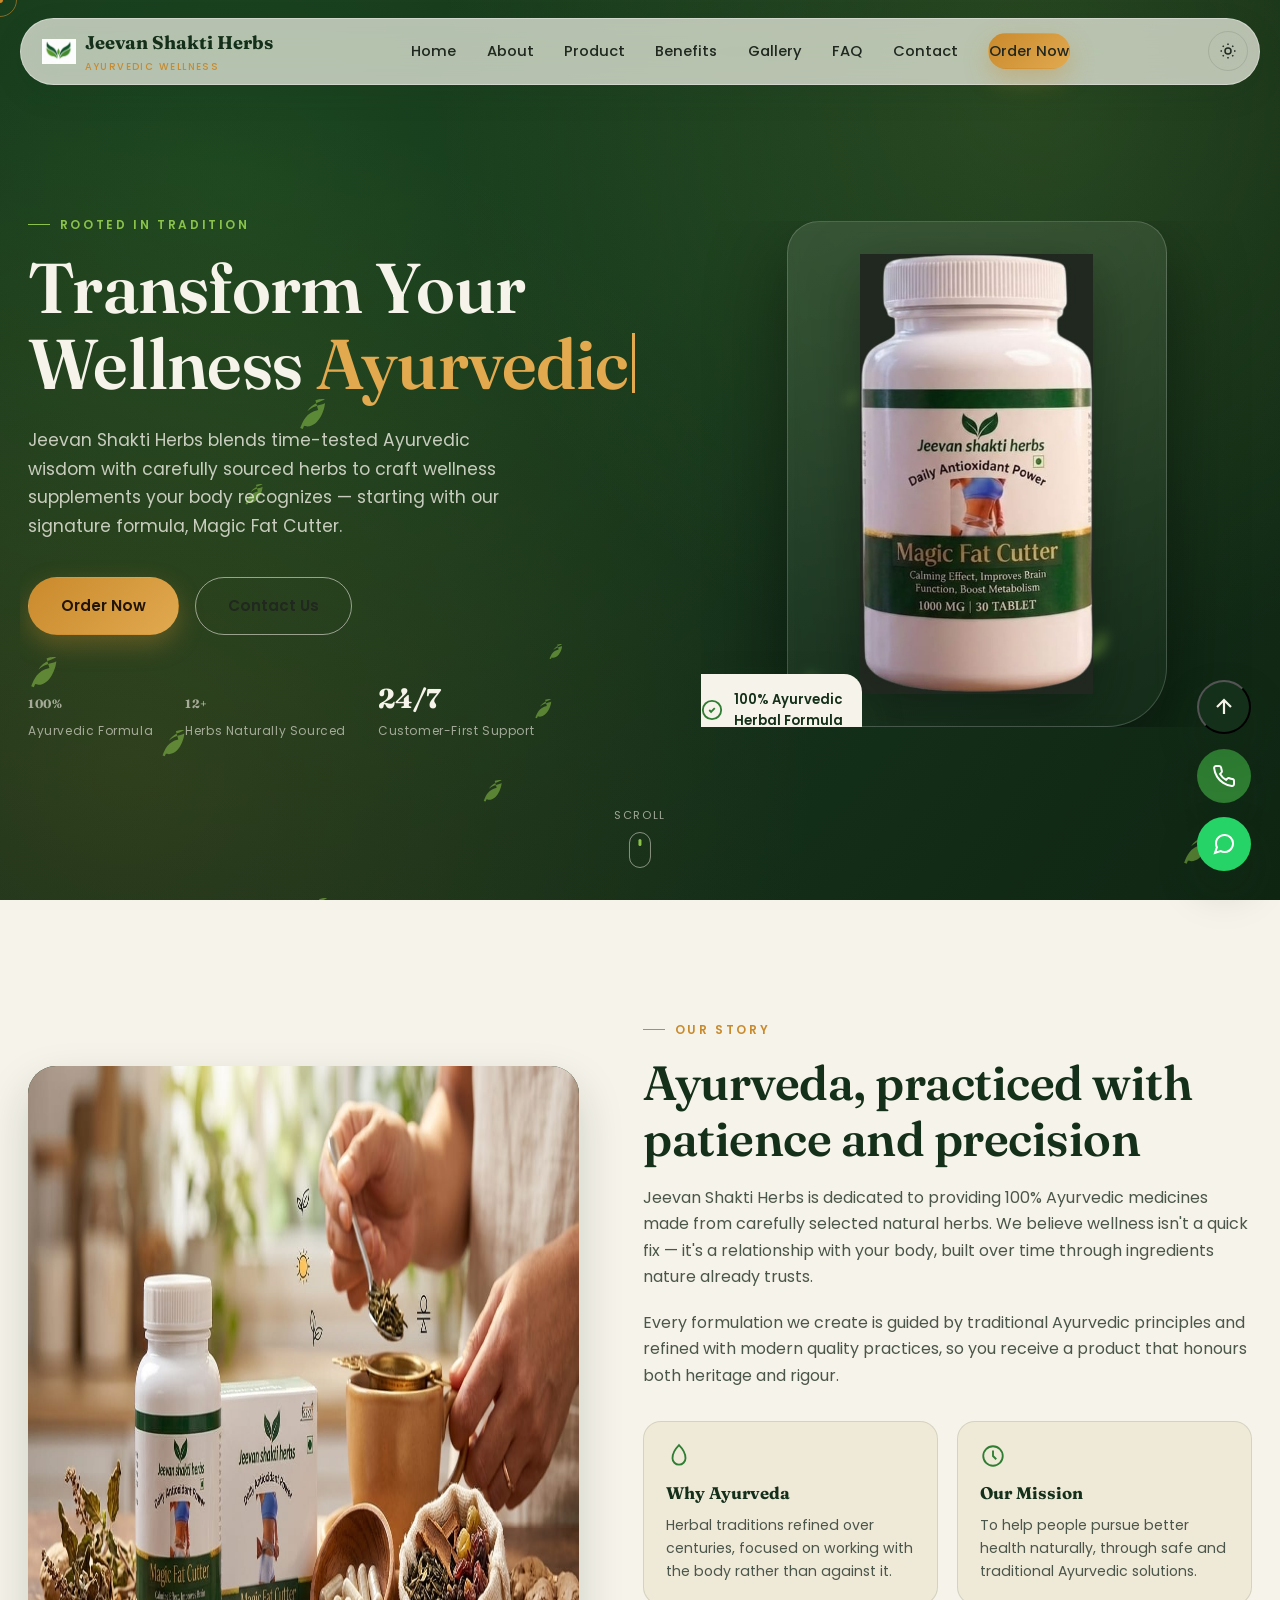
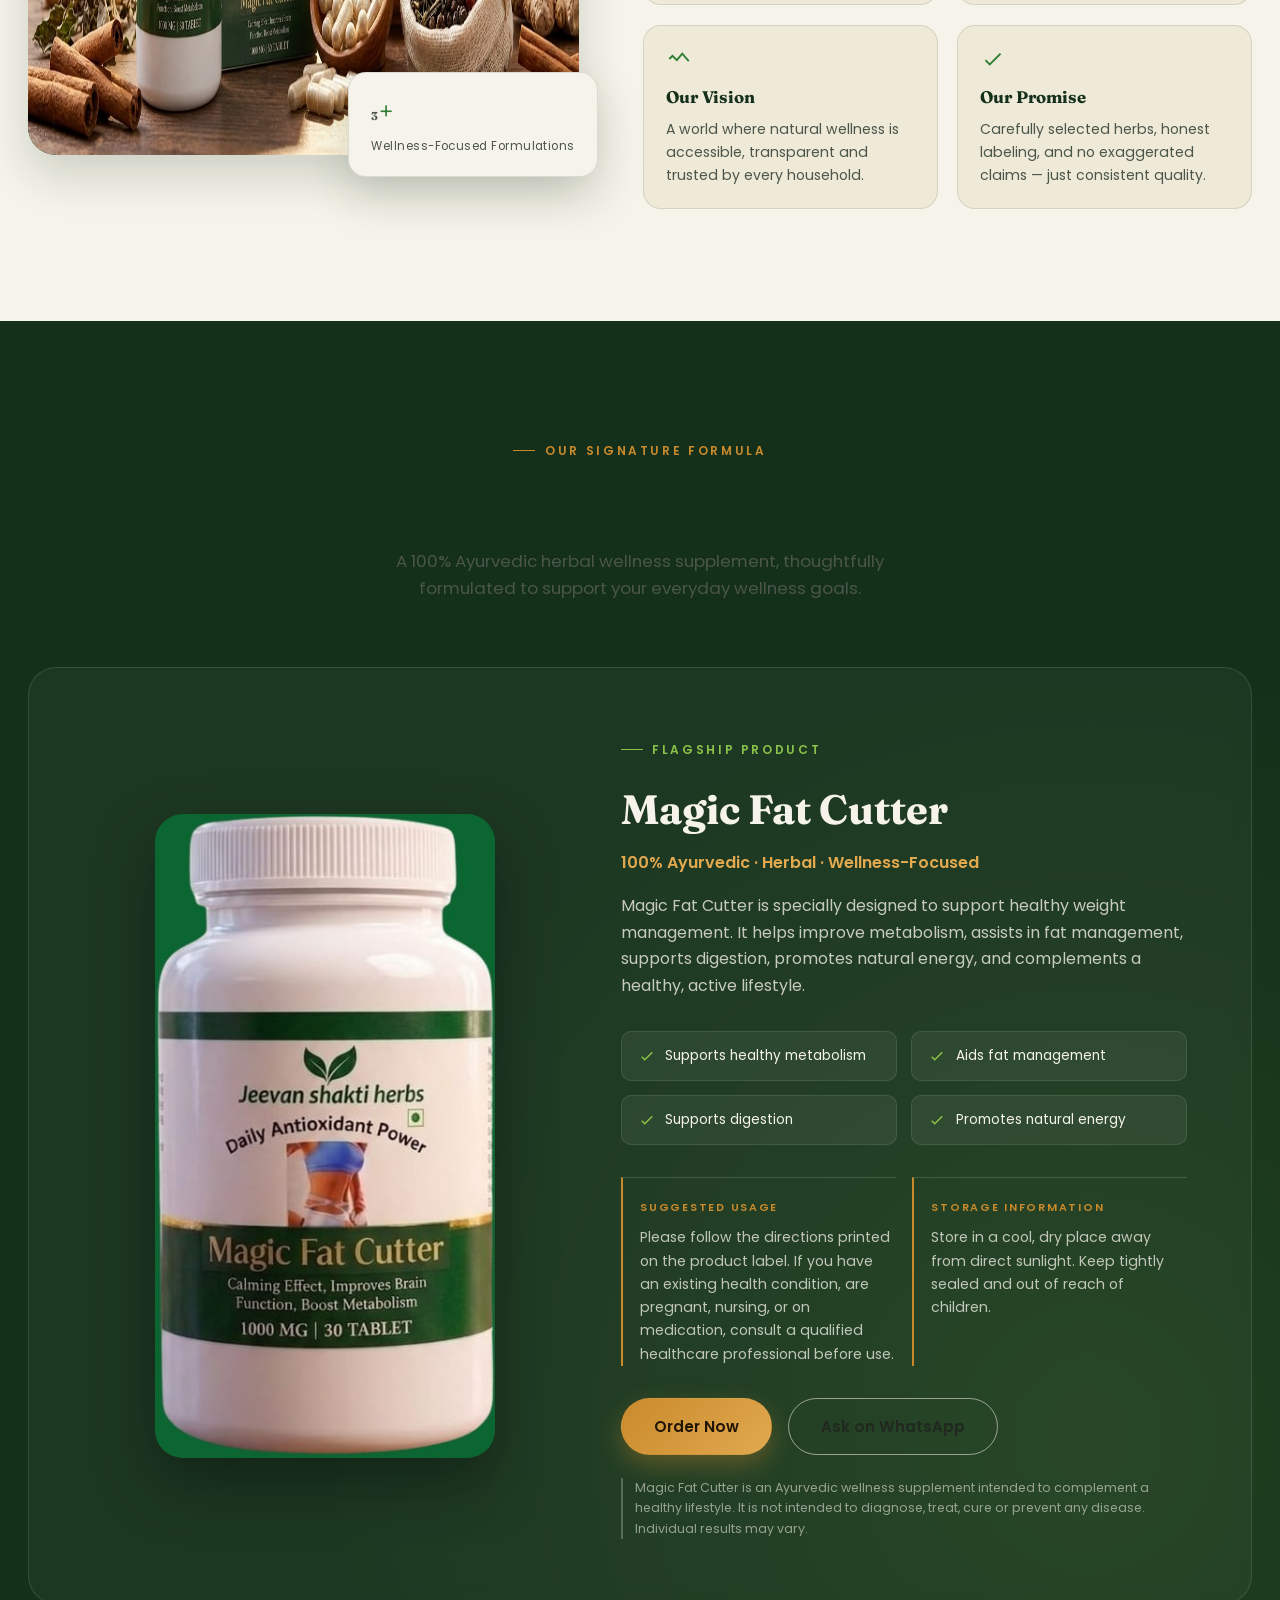
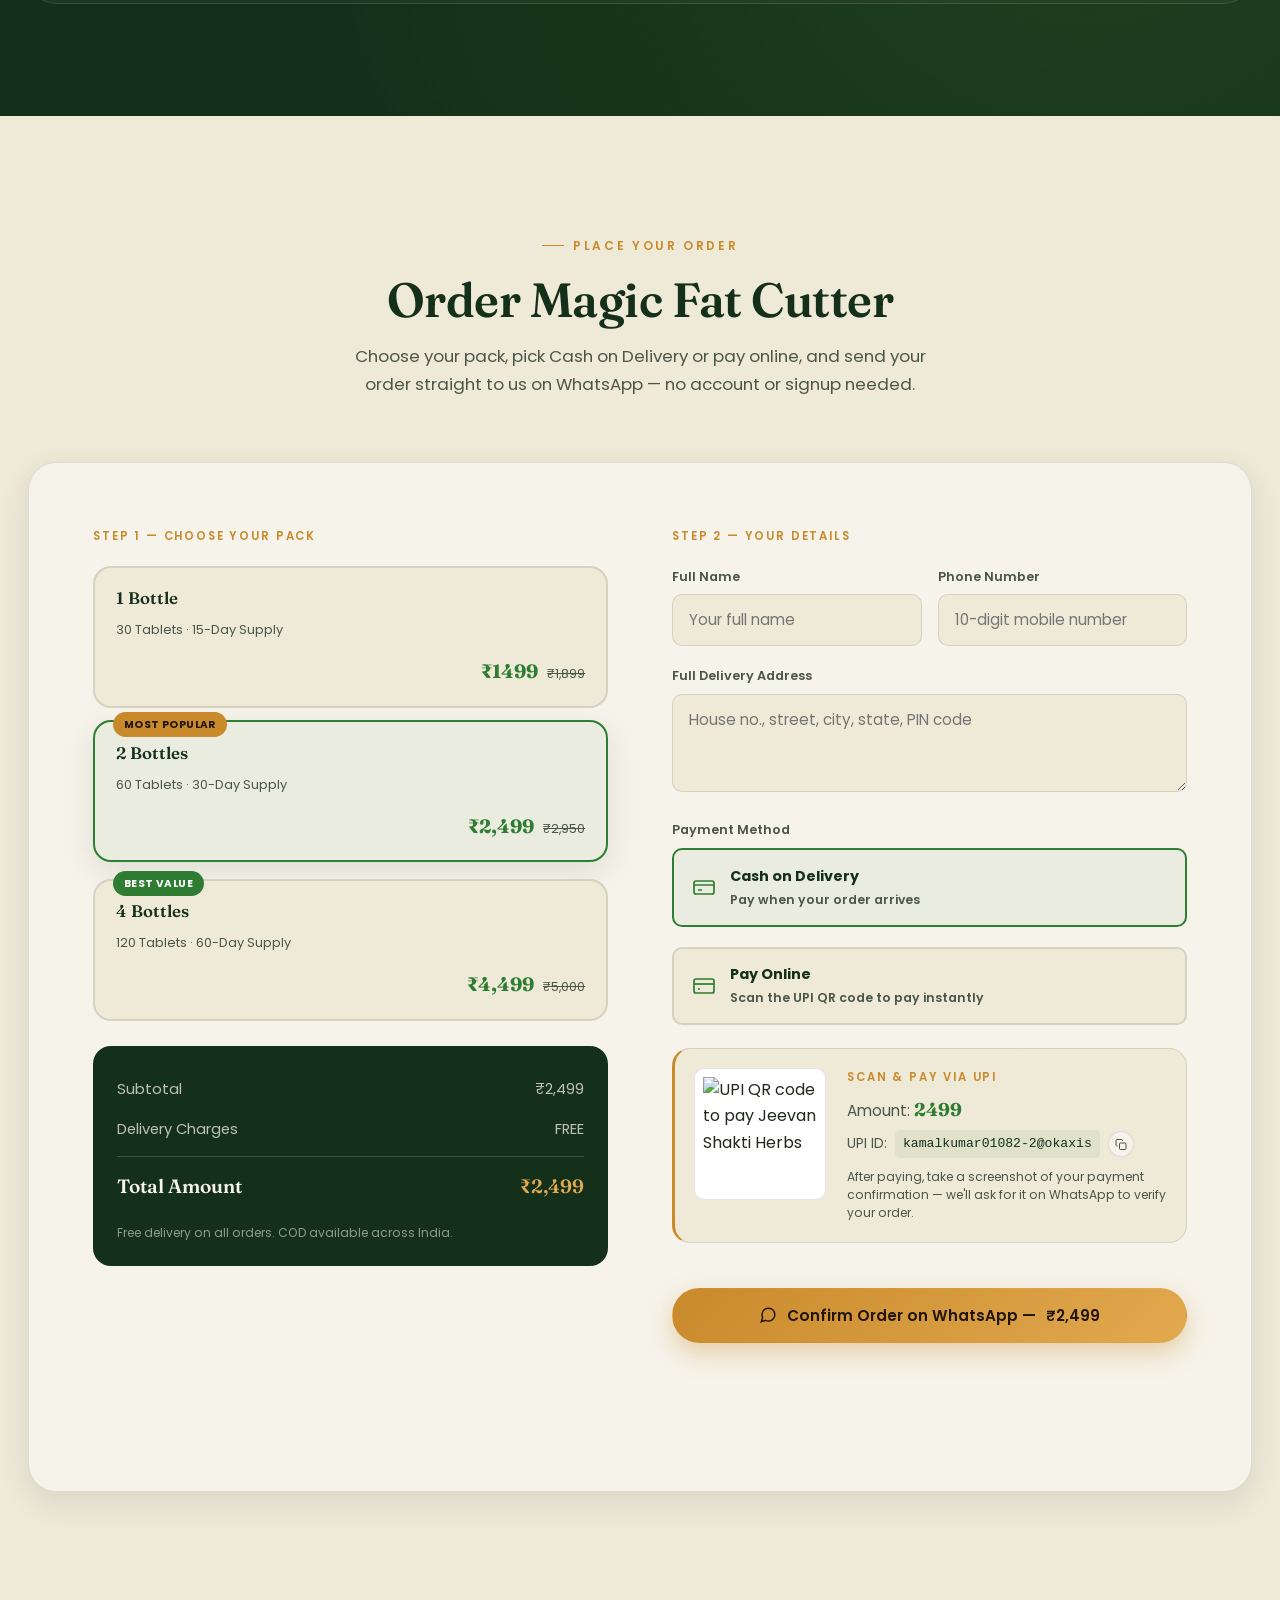
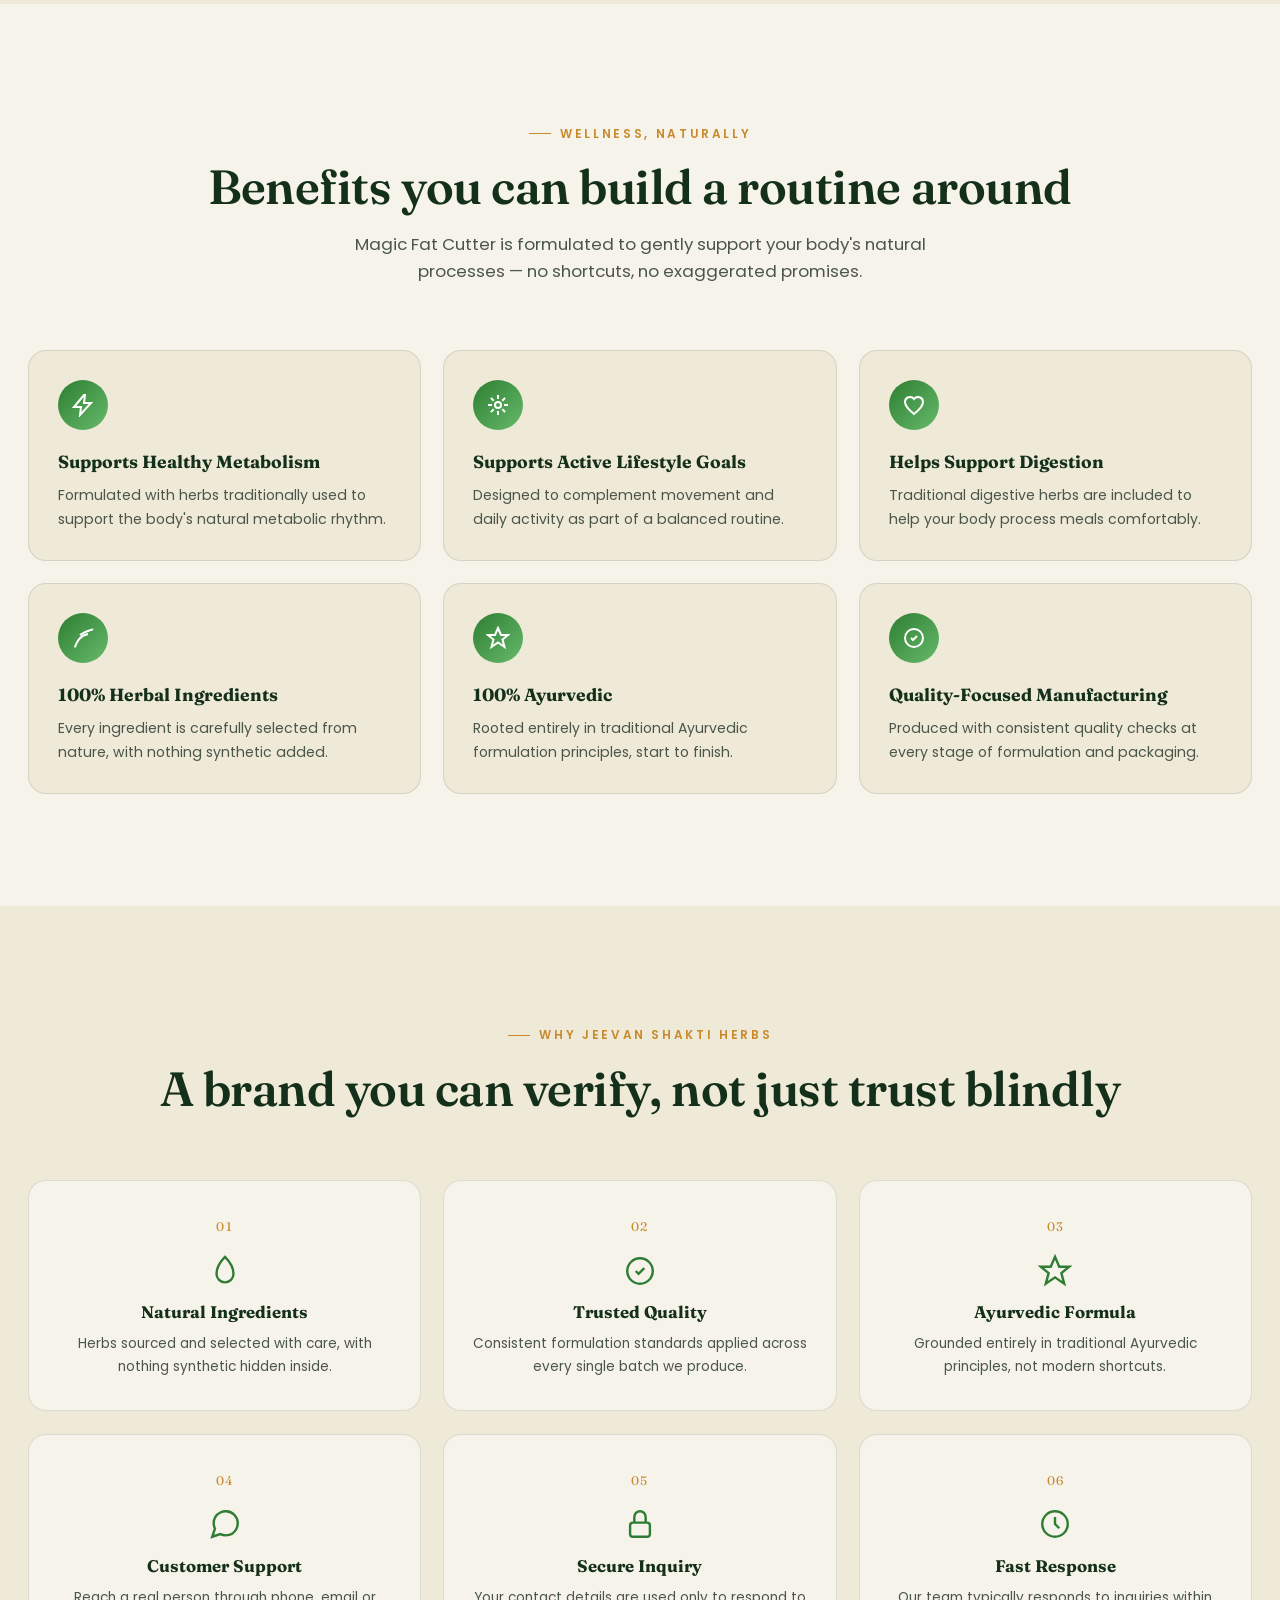
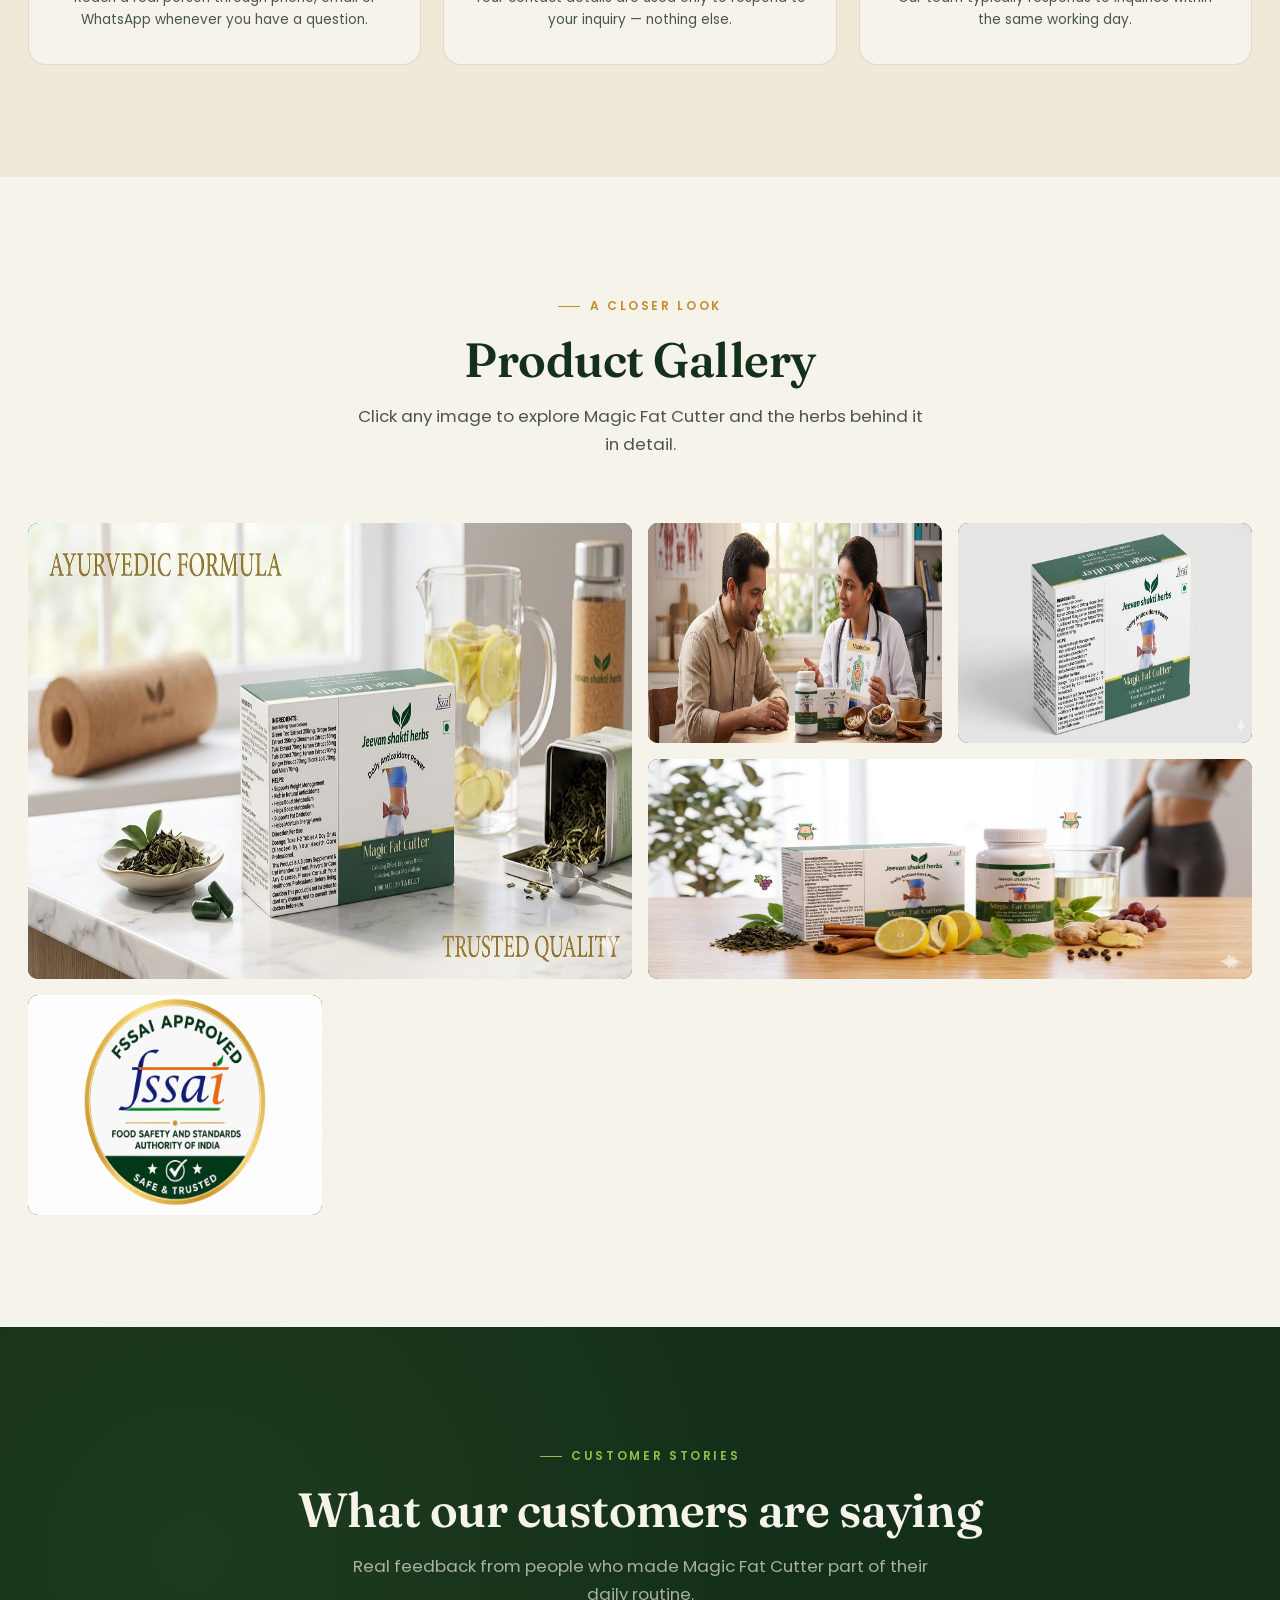
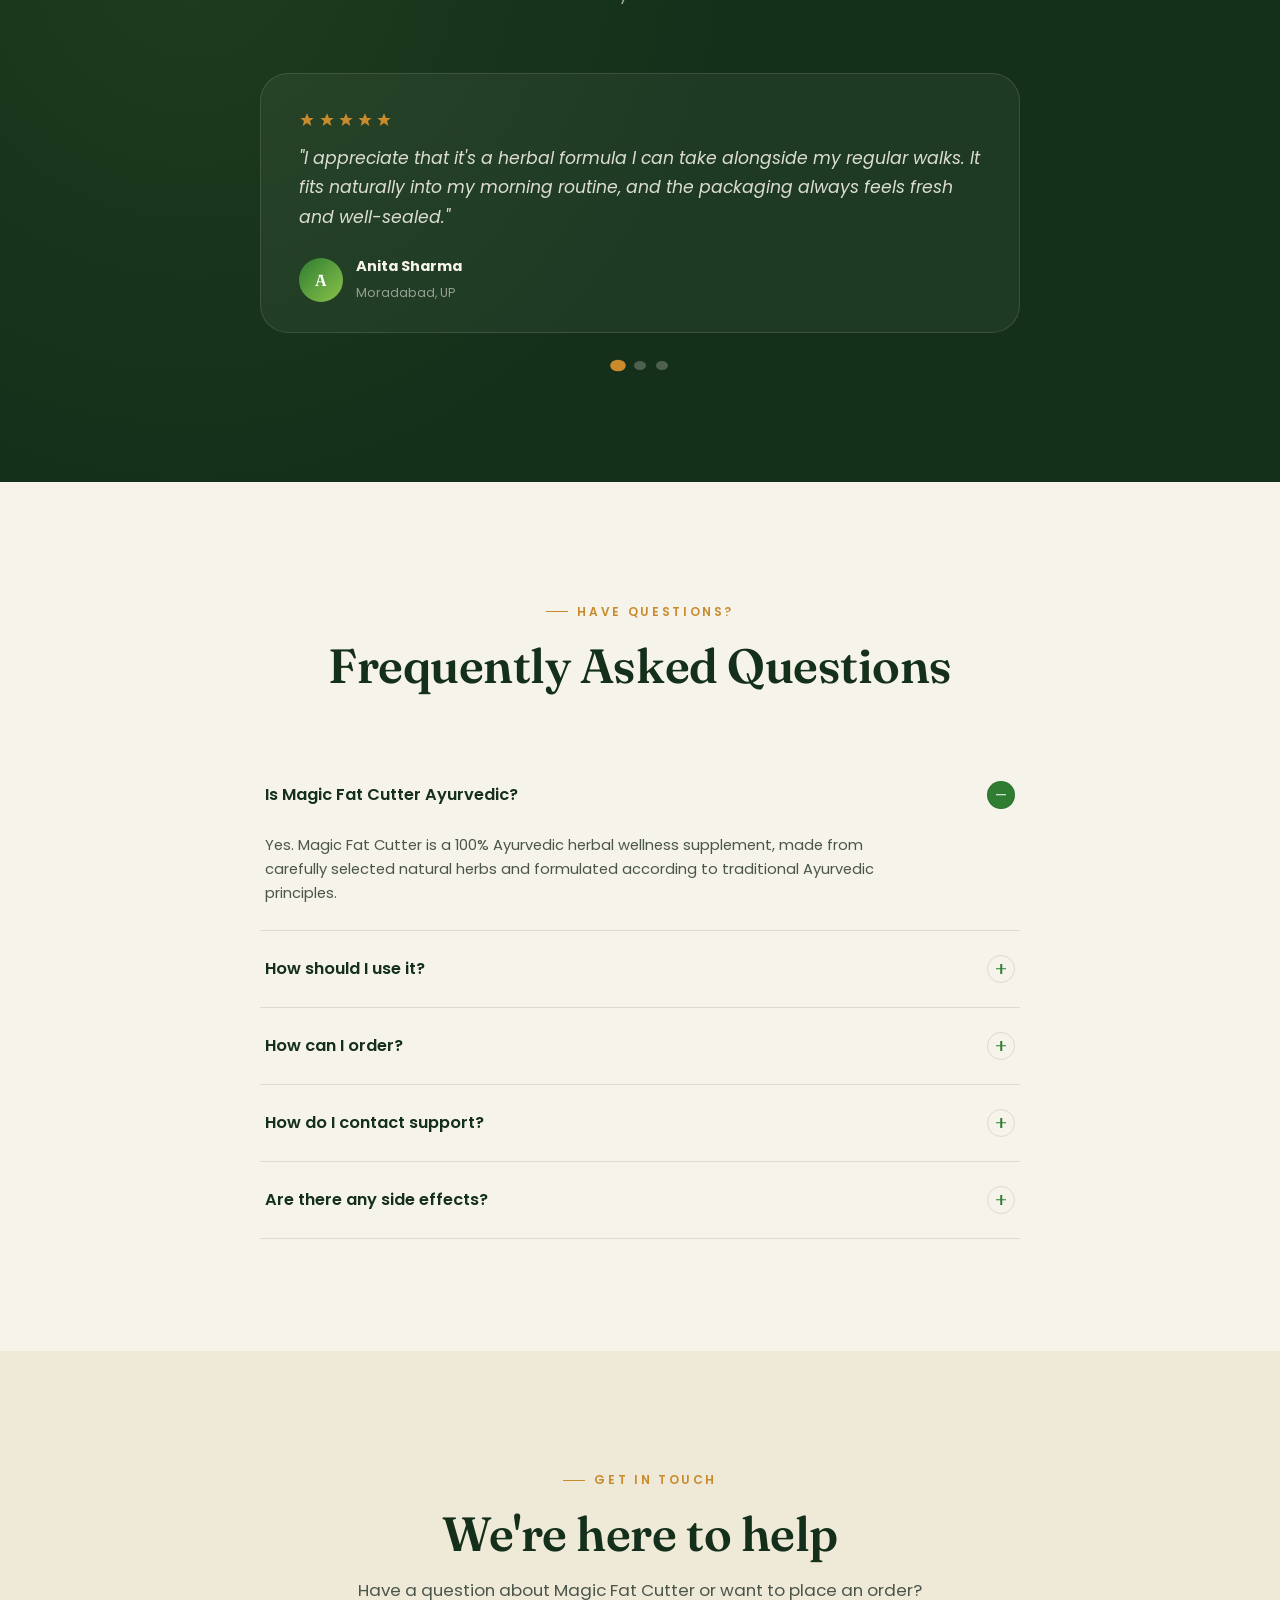
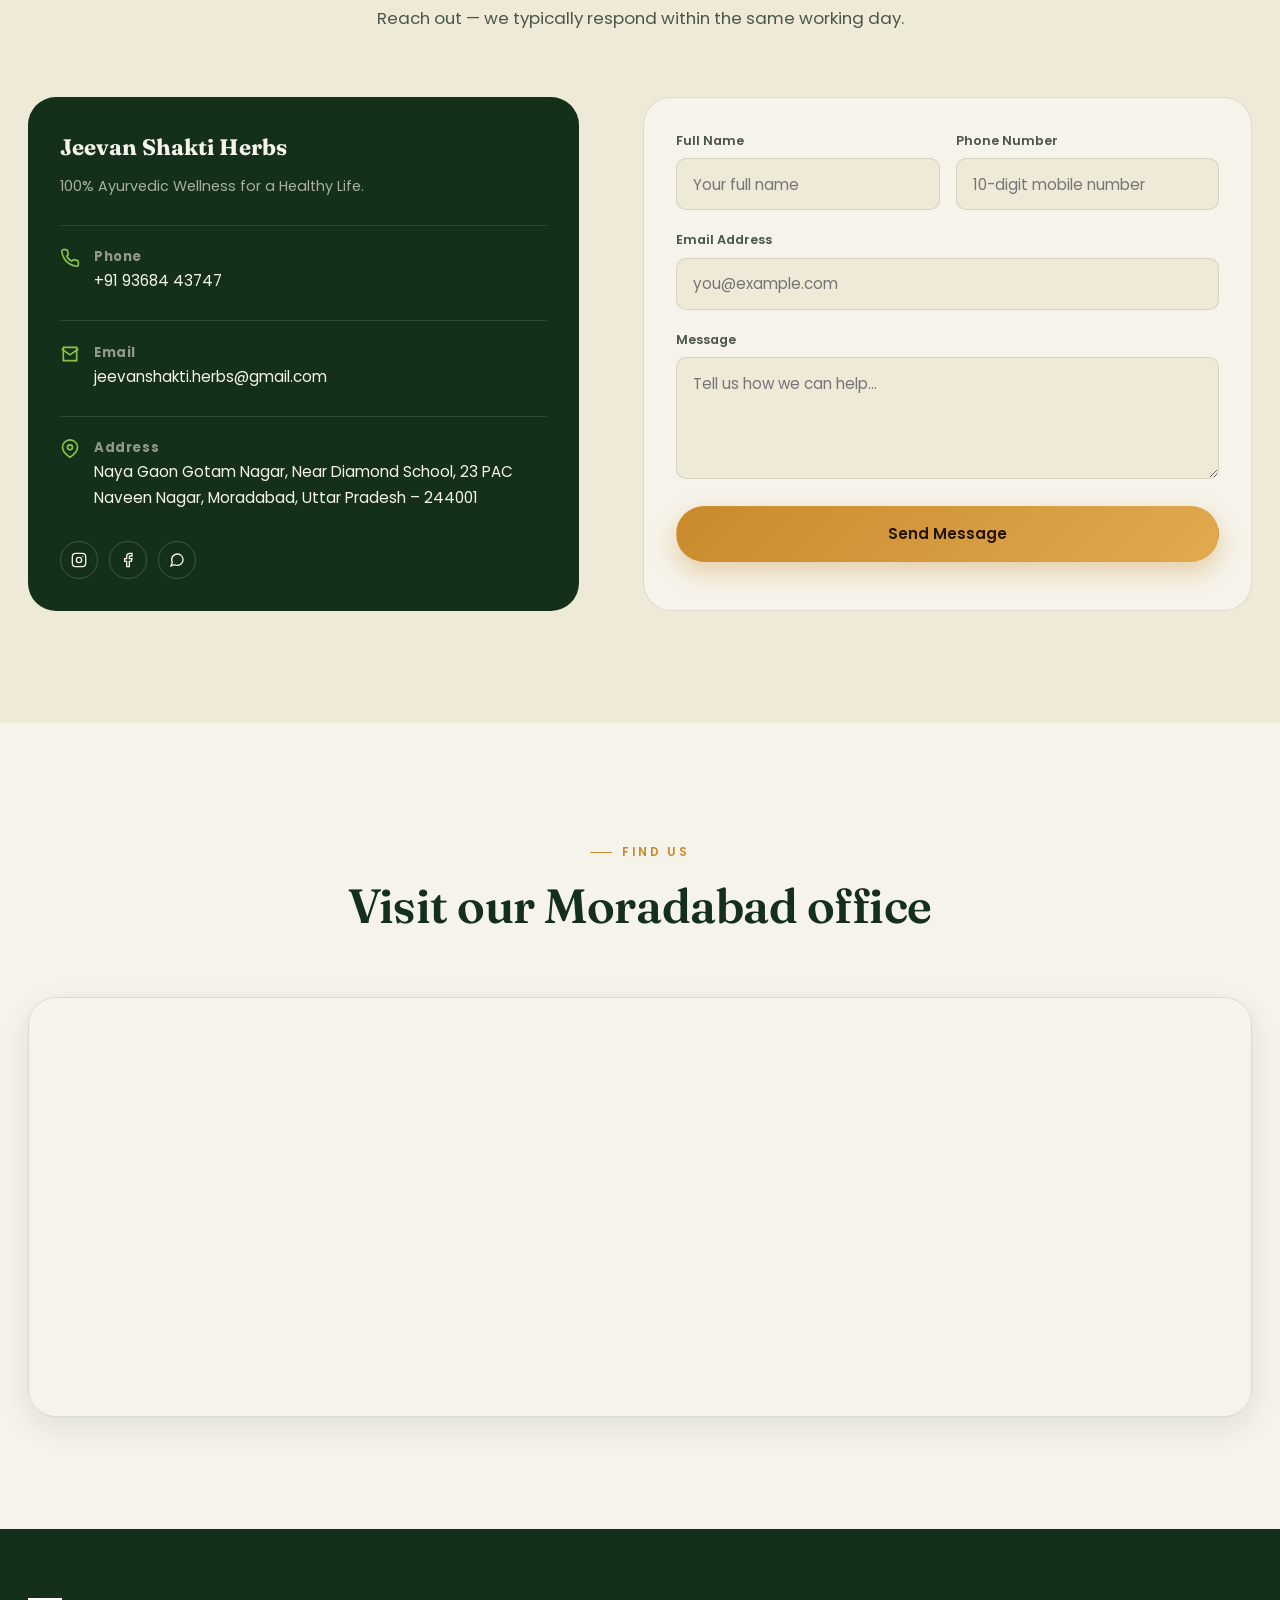
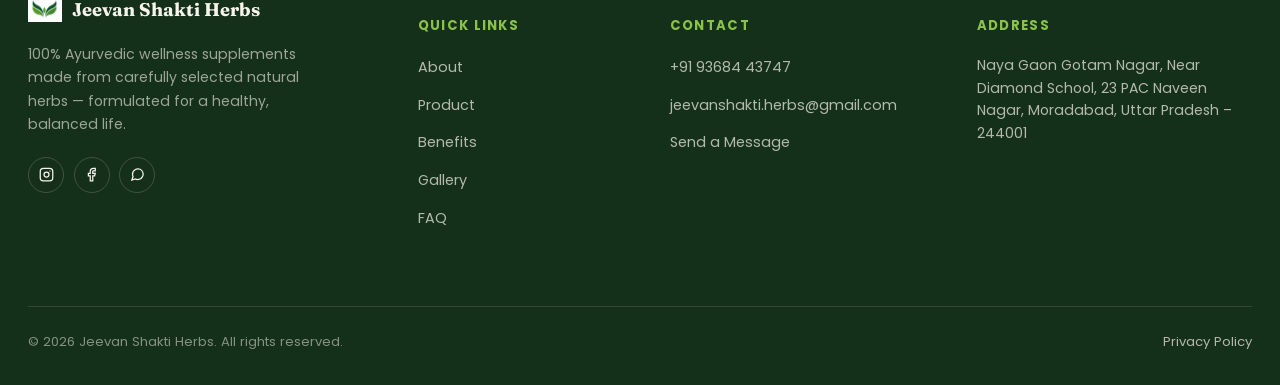
==== index.html @ f2629412 "UPDATE WEBSITE" ====
<!DOCTYPE html>
<html lang="en">
<head>
<meta charset="UTF-8">
<meta name="viewport" content="width=device-width, initial-scale=1.0">
<title>Jeevan Shakti Herbs | 100% Ayurvedic Wellness for a Healthy Life</title>
<meta name="description" content="Jeevan Shakti Herbs crafts 100% Ayurvedic wellness supplements, including Magic Fat Cutter — a herbal formula that supports metabolism, digestion and an active lifestyle. Based in Moradabad, Uttar Pradesh.">
<meta name="keywords" content="Ayurvedic medicine, Ayurvedic supplement, Magic Fat Cutter, herbal wellness, natural metabolism support, Jeevan Shakti Herbs, Moradabad Ayurveda">
<meta name="author" content="Jeevan Shakti Herbs">
<meta name="robots" content="index, follow">
<link rel="canonical" href="https://www.jeevanshaktiherbs.com/">

<!-- Open Graph -->
<meta property="og:type" content="website">
<meta property="og:title" content="Jeevan Shakti Herbs | 100% Ayurvedic Wellness for a Healthy Life">
<meta property="og:description" content="Discover Magic Fat Cutter — a 100% Ayurvedic herbal wellness supplement crafted to support metabolism, digestion and natural energy.">
<meta property="og:image" content="https://www.jeevanshaktiherbs.com/assets/images/lifestyle-flatlay-marble.jpeg">
<meta property="og:url" content="https://www.jeevanshaktiherbs.com/">
<meta property="og:site_name" content="Jeevan Shakti Herbs">
<meta property="og:locale" content="en_IN">

<!-- Twitter Card -->
<meta name="twitter:card" content="summary_large_image">
<meta name="twitter:title" content="Jeevan Shakti Herbs | 100% Ayurvedic Wellness for a Healthy Life">
<meta name="twitter:description" content="100% Ayurvedic herbal wellness supplements crafted in Moradabad, Uttar Pradesh. Meet Magic Fat Cutter.">
<meta name="twitter:image" content="https://www.jeevanshaktiherbs.com/assets/images/lifestyle-flatlay-marble.jpeg">

<!-- Favicon -->
<link rel="icon" type="image/png" href="assets/images/logo-mark.png">
<link rel="icon" type="image/svg+xml" href="data:image/svg+xml,%3Csvg xmlns='http://www.w3.org/2000/svg' viewBox='0 0 24 24' fill='%232E7D32'%3E%3Cpath d='M17 8C8 10 5.9 16.17 3.82 21.34l1.89.66.95-2.3c.48.17 1.5.5 2.5.5C18 20 22 7 22 3c-1.5 1.5-7 1-13 6 4-6.5 11-7 13-9-2.5-.5-7 1-7 1z'/%3E%3C/svg%3E">

<!-- Fonts -->
<link rel="preconnect" href="https://fonts.googleapis.com">
<link rel="preconnect" href="https://fonts.gstatic.com" crossorigin>
<link href="https://fonts.googleapis.com/css2?family=Fraunces:opsz,wght@9..144,500;9..144,600;9..144,700&family=Poppins:wght@300;400;500;600;700&display=swap" rel="stylesheet">

<!-- Stylesheet -->
<link rel="stylesheet" href="style.css">

<!-- Schema.org structured data -->
<script type="application/ld+json">
{
  "@context": "https://schema.org",
  "@type": "Organization",
  "name": "Jeevan Shakti Herbs",
  "url": "https://www.jeevanshaktiherbs.com/",
  "logo": "https://www.jeevanshaktiherbs.com/assets/images/logo.jpeg",
  "description": "Jeevan Shakti Herbs provides 100% Ayurvedic wellness supplements made from carefully selected natural herbs.",
  "address": {
    "@type": "PostalAddress",
    "streetAddress": "Naya Gaon Gotam Nagar, Near Diamond School, 23 PAC Naveen Nagar",
    "addressLocality": "Moradabad",
    "addressRegion": "Uttar Pradesh",
    "postalCode": "244001",
    "addressCountry": "IN"
  },
  "contactPoint": {
    "@type": "ContactPoint",
    "telephone": "+91-9368443747",
    "contactType": "Customer Support",
    "email": "jeevanshakti.herbs@gmail.com"
  },
  "sameAs": [
    "https://www.instagram.com/REPLACE_WITH_INSTAGRAM_HANDLE",
    "https://www.facebook.com/REPLACE_WITH_FACEBOOK_PAGE"
  ]
}
</script>
<script type="application/ld+json">
{
  "@context": "https://schema.org",
  "@type": "Product",
  "name": "Magic Fat Cutter",
  "brand": { "@type": "Brand", "name": "Jeevan Shakti Herbs" },
  "description": "Magic Fat Cutter is a 100% Ayurvedic herbal wellness supplement designed to support healthy weight management, metabolism and digestion.",
  "category": "Ayurvedic Wellness Supplement"
}
</script>
<script type="application/ld+json">
{
  "@context": "https://schema.org",
  "@type": "FAQPage",
  "mainEntity": [
    {
      "@type": "Question",
      "name": "Is Magic Fat Cutter Ayurvedic?",
      "acceptedAnswer": { "@type": "Answer", "text": "Yes, Magic Fat Cutter is a 100% Ayurvedic herbal wellness supplement made from carefully selected natural herbs, formulated according to traditional Ayurvedic principles." }
    },
    {
      "@type": "Question",
      "name": "How should I use Magic Fat Cutter?",
      "acceptedAnswer": { "@type": "Answer", "text": "Please follow the usage directions printed on the product label. If you have any existing health condition, are pregnant or nursing, or are taking other medication, we recommend consulting a qualified healthcare professional before use." }
    },
    {
      "@type": "Question",
      "name": "How can I order Magic Fat Cutter?",
      "acceptedAnswer": { "@type": "Answer", "text": "You can place an order by calling us, messaging us on WhatsApp, or filling out the contact form on this website, and our team will assist you with the ordering process." }
    },
    {
      "@type": "Question",
      "name": "How do I contact Jeevan Shakti Herbs support?",
      "acceptedAnswer": { "@type": "Answer", "text": "You can reach our support team via phone, email, WhatsApp, or the contact form on this website. Our address in Moradabad, Uttar Pradesh is also listed on the Contact section." }
    }
  ]
}
</script>
</head>
<body>

<a href="#main-content" class="skip-link">Skip to main content</a>

<!-- ============ LOADING SCREEN ============ -->
<div class="loader" aria-hidden="true">
  <svg class="loader-leaf" viewBox="0 0 24 24" fill="currentColor"><path d="M17 8C8 10 5.9 16.17 3.82 21.34l1.89.66.95-2.3c.48.17 1.5.5 2.5.5C18 20 22 7 22 3c-1.5 1.5-7 1-13 6 4-6.5 11-7 13-9-2.5-.5-7 1-7 1z"/></svg>
  <span class="loader-text">Jeevan Shakti Herbs</span>
</div>

<!-- ============ CUSTOM CURSOR ============ -->
<div class="cursor-dot" aria-hidden="true"></div>
<div class="cursor-ring" aria-hidden="true"></div>

<!-- ============ NAVIGATION ============ -->
<nav class="navbar" aria-label="Primary">
  <div class="container">
    <a href="#home" class="nav-logo">
      <img src="Gemini_Generated_Image_wj06xawj06xawj06.png" alt="Jeevan Shakti Herbs leaf logo" class="logo-mark">
      <span>Jeevan Shakti Herbs<small>Ayurvedic Wellness</small></span>
    </a>

    <ul class="nav-links" id="nav-links">
      <li><a href="#home">Home</a></li>
      <li><a href="#about">About</a></li>
      <li><a href="#product">Product</a></li>
      <li><a href="#benefits">Benefits</a></li>
      <li><a href="#gallery">Gallery</a></li>
      <li><a href="#faq">FAQ</a></li>
      <li><a href="#contact">Contact</a></li>
      <li class="nav-order"><a href="#order" class="btn btn-primary btn-sm">Order Now</a></li>
    </ul>

    <div class="nav-actions">
      <button class="theme-toggle" aria-label="Toggle dark mode">
        <svg class="icon-sun" viewBox="0 0 24 24" fill="none" stroke="currentColor" stroke-width="2"><circle cx="12" cy="12" r="4"/><path d="M12 2v2M12 20v2M4.93 4.93l1.41 1.41M17.66 17.66l1.41 1.41M2 12h2M20 12h2M6.34 17.66l-1.41 1.41M19.07 4.93l-1.41 1.41"/></svg>
        <svg class="icon-moon" viewBox="0 0 24 24" fill="none" stroke="currentColor" stroke-width="2"><path d="M21 12.79A9 9 0 1111.21 3 7 7 0 0021 12.79z"/></svg>
      </button>
      <button class="hamburger" aria-label="Toggle menu" aria-controls="nav-links" aria-expanded="false">
        <span></span><span></span><span></span>
      </button>
    </div>
  </div>
</nav>

<main id="main-content">

  <!-- ============ HERO ============ -->
  <header class="hero" id="home">
    <div class="hero-bg-texture" aria-hidden="true"></div>
    <div class="hero-leaves" aria-hidden="true"></div>

    <div class="container">
      <div class="hero-content">
        <span class="eyebrow hero-eyebrow">Rooted in Tradition</span>
        <h1 class="hero-title">
          Transform Your<br>
          Wellness <span class="typed-wrap"></span><span class="cursor-blink" aria-hidden="true"></span>
        </h1>
        <p class="hero-sub">
          Jeevan Shakti Herbs blends time-tested Ayurvedic wisdom with carefully sourced herbs to craft wellness supplements your body recognizes — starting with our signature formula, Magic Fat Cutter.
        </p>

        <div class="hero-ctas">
          <a href="#order" class="btn btn-primary">Order Now</a>
          <a href="#contact" class="btn btn-outline">Contact Us</a>
        </div>

        <div class="hero-trust">
          <div class="stat">
            <strong><span data-counter="100" data-suffix="%">0%</span></strong>
            <span>Ayurvedic Formula</span>
          </div>
          <div class="stat">
            <strong><span data-counter="12" data-suffix="+">0+</span></strong>
            <span>Herbs Naturally Sourced</span>
          </div>
          <div class="stat">
            <strong>24/7</strong>
            <span>Customer-First Support</span>
          </div>
        </div>
      </div>

      <div class="hero-visual">
        <div class="ring-decor r1" aria-hidden="true"></div>
        <div class="ring-decor r2" aria-hidden="true"></div>
        <div class="product-frame">
          <img src="WhatsApp Image 2026-06-29 at 11.11.28 AM-removebg-preview-removebg-preview (1).jpg" alt="Magic Fat Cutter — Jeevan Shakti Herbs Ayurvedic supplement bottle" class="hero-product-photo">
        </div>
        <div class="hero-badge">
          <svg viewBox="0 0 24 24" fill="none" stroke="currentColor" stroke-width="2"><path d="M9 12l2 2 4-4"/><circle cx="12" cy="12" r="10"/></svg>
          <span>100% Ayurvedic<br>Herbal Formula</span>
        </div>
      </div>
    </div>

    <div class="scroll-indicator" aria-hidden="true">
      <span>Scroll</span>
      <div class="wheel"></div>
    </div>
  </header>

  <!-- ============ ABOUT ============ -->
  <section class="about section-pad" id="about">
    <div class="container">
      <div class="about-grid">
        <div class="about-visual" data-reveal>
          <div class="leaf-frame">
            <img src="WhatsApp Image 2026-06-28 at 2.48.29 PM.jpeg" alt="Healthcare professional discussing Magic Fat Cutter with a customer" loading="lazy">
          </div>
          <div class="float-card">
            <strong><span data-counter="3" data-suffix="">0</span>+</strong>
            <span>Wellness-Focused Formulations</span>
          </div>
        </div>

        <div class="about-copy">
          <span class="eyebrow">Our Story</span>
          <h2 class="section-title" data-reveal>Ayurveda, practiced with patience and precision</h2>
          <p data-reveal>Jeevan Shakti Herbs is dedicated to providing 100% Ayurvedic medicines made from carefully selected natural herbs. We believe wellness isn't a quick fix — it's a relationship with your body, built over time through ingredients nature already trusts.</p>
          <p data-reveal data-reveal-delay="1">Every formulation we create is guided by traditional Ayurvedic principles and refined with modern quality practices, so you receive a product that honours both heritage and rigour.</p>

          <div class="about-pillars">
            <div class="pillar" data-reveal data-reveal-delay="1">
              <svg viewBox="0 0 24 24" fill="none" stroke="currentColor" stroke-width="1.7"><path d="M12 2C8 6 6 10 6 14a6 6 0 0012 0c0-4-2-8-6-12z"/></svg>
              <h4>Why Ayurveda</h4>
              <p>Herbal traditions refined over centuries, focused on working with the body rather than against it.</p>
            </div>
            <div class="pillar" data-reveal data-reveal-delay="2">
              <svg viewBox="0 0 24 24" fill="none" stroke="currentColor" stroke-width="1.7"><circle cx="12" cy="12" r="9"/><path d="M12 7v5l3 3"/></svg>
              <h4>Our Mission</h4>
              <p>To help people pursue better health naturally, through safe and traditional Ayurvedic solutions.</p>
            </div>
            <div class="pillar" data-reveal data-reveal-delay="3">
              <svg viewBox="0 0 24 24" fill="none" stroke="currentColor" stroke-width="1.7"><path d="M3 12l3-3 4 4 5-6 6 7"/></svg>
              <h4>Our Vision</h4>
              <p>A world where natural wellness is accessible, transparent and trusted by every household.</p>
            </div>
            <div class="pillar" data-reveal data-reveal-delay="4">
              <svg viewBox="0 0 24 24" fill="none" stroke="currentColor" stroke-width="1.7"><path d="M5 13l4 4L19 7"/></svg>
              <h4>Our Promise</h4>
              <p>Carefully selected herbs, honest labeling, and no exaggerated claims — just consistent quality.</p>
            </div>
          </div>
        </div>
      </div>
    </div>
  </section>

  <!-- ============ PRODUCT SHOWCASE ============ -->
  <section class="product-section section-pad" id="product">
    <div class="container">
      <div class="section-head center" data-reveal>
        <span class="eyebrow">Our Signature Formula</span>
        <h2 class="section-title">Meet Magic Fat Cutter</h2>
        <p class="section-sub">A 100% Ayurvedic herbal wellness supplement, thoughtfully formulated to support your everyday wellness goals.</p>
      </div>

      <div class="product-card" data-reveal>
        <div class="product-visual">
          <img src="WhatsApp Image 2026-06-29 at 11.11.28 AM-removebg-preview-removebg-preview (1)-removebg-preview.jpg" alt="Magic Fat Cutter Ayurvedic supplement bottle by Jeevan Shakti Herbs" class="jar-illustration">
        </div>

        <div class="product-copy">
          <span class="eyebrow">Flagship Product</span>
          <h2>Magic Fat Cutter</h2>
          <p class="product-tagline">100% Ayurvedic · Herbal · Wellness-Focused</p>
          <p class="lead">Magic Fat Cutter is specially designed to support healthy weight management. It helps improve metabolism, assists in fat management, supports digestion, promotes natural energy, and complements a healthy, active lifestyle.</p>

          <div class="feature-grid">
            <div class="feature-chip">
              <svg viewBox="0 0 24 24" fill="none" stroke="currentColor" stroke-width="2"><path d="M5 13l4 4L19 7"/></svg>
              <span>Supports healthy metabolism</span>
            </div>
            <div class="feature-chip">
              <svg viewBox="0 0 24 24" fill="none" stroke="currentColor" stroke-width="2"><path d="M5 13l4 4L19 7"/></svg>
              <span>Aids fat management</span>
            </div>
            <div class="feature-chip">
              <svg viewBox="0 0 24 24" fill="none" stroke="currentColor" stroke-width="2"><path d="M5 13l4 4L19 7"/></svg>
              <span>Supports digestion</span>
            </div>
            <div class="feature-chip">
              <svg viewBox="0 0 24 24" fill="none" stroke="currentColor" stroke-width="2"><path d="M5 13l4 4L19 7"/></svg>
              <span>Promotes natural energy</span>
            </div>
          </div>

          <div class="product-meta">
            <div class="meta-block specimen-label">
              <span class="sp-eyebrow">Suggested Usage</span>
              <p>Please follow the directions printed on the product label. If you have an existing health condition, are pregnant, nursing, or on medication, consult a qualified healthcare professional before use.</p>
            </div>
            <div class="meta-block specimen-label">
              <span class="sp-eyebrow">Storage Information</span>
              <p>Store in a cool, dry place away from direct sunlight. Keep tightly sealed and out of reach of children.</p>
            </div>
          </div>

          <div class="product-cta-row">
            <a href="#order" class="btn btn-primary">Order Now</a>
            <a href="https://wa.me/919368443747" target="_blank" rel="noopener" class="btn btn-outline">Ask on WhatsApp</a>
          </div>

          <p class="disclaimer-note">Magic Fat Cutter is an Ayurvedic wellness supplement intended to complement a healthy lifestyle. It is not intended to diagnose, treat, cure or prevent any disease. Individual results may vary.</p>
        </div>
      </div>
    </div>
  </section>

  <!-- ============ ORDER NOW ============ -->
  <section class="order-section section-pad" id="order">
    <div class="container">
      <div class="section-head center" data-reveal>
        <span class="eyebrow">Place Your Order</span>
        <h2 class="section-title">Order Magic Fat Cutter</h2>
        <p class="section-sub">Choose your pack, pick Cash on Delivery or pay online, and send your order straight to us on WhatsApp — no account or signup needed.</p>
      </div>

      <div class="order-card" data-reveal>
        <!-- ===== Pricing / Pack Selection ===== -->
        <div class="order-pricing">
          <span class="sp-eyebrow">Step 1 — Choose Your Pack</span>
          <div class="pack-options" id="pack-options">
            <label class="pack-option">
              <input type="radio" name="pack" value="1" data-price="1499" data-label="1 Bottle (30 Tablets)">
              <div class="pack-option-card">
                <span class="pack-qty">1 Bottle</span>
                <span class="pack-sub">30 Tablets · 15-Day Supply</span>
                <span class="pack-price">₹1499 <small>₹1,899</small></span>
              </div>
            </label>
            <label class="pack-option">
              <input type="radio" name="pack" value="2" data-price="2499" data-label="2 Bottles (60 Tablets)" checked>
              <div class="pack-option-card">
                <span class="pack-badge">Most Popular</span>
                <span class="pack-qty">2 Bottles</span>
                <span class="pack-sub">60 Tablets · 30-Day Supply</span>
                <span class="pack-price">₹2,499 <small>₹2,950</small></span>
              </div>
            </label>
            <label class="pack-option">
              <input type="radio" name="pack" value="3" data-price="4499" data-label="4 Bottles (120 Tablets)">
              <div class="pack-option-card">
                <span class="pack-badge pack-badge-save">Best Value</span>
                <span class="pack-qty">4 Bottles</span>
                <span class="pack-sub">120 Tablets · 60-Day Supply</span>
                <span class="pack-price">₹4,499 <small>₹5,000</small></span>
              </div>
            </label>
          </div>

          <div class="order-summary">
            <div class="summary-row">
              <span>Subtotal</span>
              <span id="summary-subtotal">₹2499</span>
            </div>
            <div class="summary-row">
              <span>Delivery Charges</span>
              <span id="summary-delivery">FREE</span>
            </div>
            <div class="summary-row summary-total">
              <span>Total Amount</span>
              <span id="summary-total">₹2,499</span>
            </div>
            <p class="summary-note">Free delivery on all orders. COD available across India.</p>
          </div>
        </div>

        <!-- ===== Order Form ===== -->
        <div class="order-form-wrap">
          <span class="sp-eyebrow">Step 2 — Your Details</span>
          <form id="order-form" novalidate>
            <div class="form-row">
              <div class="form-group">
                <label for="order-name">Full Name</label>
                <input type="text" id="order-name" name="name" placeholder="Your full name" autocomplete="name">
                <span class="error-msg">Please enter your full name.</span>
              </div>
              <div class="form-group">
                <label for="order-phone">Phone Number</label>
                <input type="tel" id="order-phone" name="phone" placeholder="10-digit mobile number" autocomplete="tel">
                <span class="error-msg">Please enter a valid 10-digit phone number.</span>
              </div>
            </div>
            <div class="form-group">
              <label for="order-address">Full Delivery Address</label>
              <textarea id="order-address" name="address" rows="3" placeholder="House no., street, city, state, PIN code"></textarea>
              <span class="error-msg">Please enter your complete delivery address.</span>
            </div>

            <div class="form-group">
              <label>Payment Method</label>
              <div class="payment-options">
                <label class="payment-option">
                  <input type="radio" name="payment" value="COD" checked>
                  <div class="payment-option-card">
                    <svg viewBox="0 0 24 24" fill="none" stroke="currentColor" stroke-width="1.7"><rect x="2" y="6" width="20" height="13" rx="2"/><path d="M2 10h20M6 15h4"/></svg>
                    <div>
                      <strong>Cash on Delivery</strong>
                      <span>Pay when your order arrives</span>
                    </div>
                  </div>
                </label>
                <label class="payment-option">
                  <input type="radio" name="payment" value="Online">
                  <div class="payment-option-card">
                    <svg viewBox="0 0 24 24" fill="none" stroke="currentColor" stroke-width="1.7"><rect x="2" y="5" width="20" height="14" rx="2"/><path d="M2 10h20"/><path d="M6 15h2"/></svg>
                    <div>
                      <strong>Pay Online</strong>
                      <span>Scan the UPI QR code to pay instantly</span>
                    </div>
                  </div>
                </label>
              </div>

              <div class="upi-qr-panel" id="upi-qr-panel" hidden>
                <div class="upi-qr-image-wrap">
                  <img id="upi-qr-image" src="" alt="UPI QR code to pay Jeevan Shakti Herbs" width="180" height="180" loading="lazy">
                  <p class="upi-qr-error" id="upi-qr-error" hidden>QR code couldn't load. Please use the UPI ID below to pay manually.</p>
                </div>
                <div class="upi-qr-details">
                  <span class="sp-eyebrow">Scan &amp; Pay via UPI</span>
                  <p class="upi-qr-amount">Amount: <strong id="upi-qr-amount">2499</strong></p>
                  <p class="upi-qr-id">UPI ID: <code id="upi-id-text">kamalkumar01082-2@okaxis</code>
                    <button type="button" class="upi-copy-btn" id="upi-copy-btn" aria-label="Copy UPI ID">
                      <svg viewBox="0 0 24 24" fill="none" stroke="currentColor" stroke-width="2"><rect x="9" y="9" width="13" height="13" rx="2"/><path d="M5 15H4a2 2 0 01-2-2V4a2 2 0 012-2h9a2 2 0 012 2v1"/></svg>
                    </button>
                  </p>
                  <p class="upi-qr-note">After paying, take a screenshot of your payment confirmation — we'll ask for it on WhatsApp to verify your order.</p>
                </div>
              </div>
            </div>

            <button type="submit" class="btn btn-primary btn-block btn-order-submit">
              <svg viewBox="0 0 24 24" fill="none" stroke="currentColor" stroke-width="2"><path d="M21 11.5a8.38 8.38 0 01-.9 3.8 8.5 8.5 0 01-7.6 4.7 8.38 8.38 0 01-3.8-.9L3 21l1.9-5.7a8.38 8.38 0 01-.9-3.8 8.5 8.5 0 014.7-7.6 8.38 8.38 0 013.8-.9h.5a8.48 8.48 0 018 8v.5z"/></svg>
              Confirm Order on WhatsApp — <span id="submit-total">₹1,849</span>
            </button>

            <div class="form-success order-form-success">
              <svg viewBox="0 0 24 24" fill="none" stroke="currentColor" stroke-width="2"><path d="M9 12l2 2 4-4"/><circle cx="12" cy="12" r="9"/></svg>
              <span>Opening WhatsApp with your order details... If it didn't open, <a href="#" class="whatsapp-fallback-link order-fallback-link">tap here to send it manually</a>.</span>
            </div>

            <p class="disclaimer-note">By placing an order you agree to be contacted on WhatsApp to confirm delivery details. Magic Fat Cutter is a dietary supplement and not intended to diagnose, treat, cure or prevent any disease.</p>
          </form>
        </div>
      </div>
    </div>
  </section>

  <!-- ============ BENEFITS ============ -->
  <section class="benefits section-pad" id="benefits">
    <div class="container">
      <div class="section-head center" data-reveal>
        <span class="eyebrow">Wellness, Naturally</span>
        <h2 class="section-title">Benefits you can build a routine around</h2>
        <p class="section-sub">Magic Fat Cutter is formulated to gently support your body's natural processes — no shortcuts, no exaggerated promises.</p>
      </div>

      <div class="benefits-grid">
        <div class="benefit-card" data-reveal data-reveal-delay="1">
          <div class="benefit-icon"><svg viewBox="0 0 24 24" fill="none" stroke="#fff" stroke-width="2"><path d="M13 2L3 14h7l-1 8 11-12h-7l1-8z"/></svg></div>
          <h4>Supports Healthy Metabolism</h4>
          <p>Formulated with herbs traditionally used to support the body's natural metabolic rhythm.</p>
        </div>
        <div class="benefit-card" data-reveal data-reveal-delay="2">
          <div class="benefit-icon"><svg viewBox="0 0 24 24" fill="none" stroke="#fff" stroke-width="2"><path d="M12 2v4M12 18v4M4.9 4.9l2.8 2.8M16.3 16.3l2.8 2.8M2 12h4M18 12h4M4.9 19.1l2.8-2.8M16.3 7.7l2.8-2.8"/><circle cx="12" cy="12" r="3"/></svg></div>
          <h4>Supports Active Lifestyle Goals</h4>
          <p>Designed to complement movement and daily activity as part of a balanced routine.</p>
        </div>
        <div class="benefit-card" data-reveal data-reveal-delay="3">
          <div class="benefit-icon"><svg viewBox="0 0 24 24" fill="none" stroke="#fff" stroke-width="2"><path d="M12 21C7 17 3 13.5 3 9a5 5 0 019-3 5 5 0 019 3c0 4.5-4 8-9 12z"/></svg></div>
          <h4>Helps Support Digestion</h4>
          <p>Traditional digestive herbs are included to help your body process meals comfortably.</p>
        </div>
        <div class="benefit-card" data-reveal data-reveal-delay="4">
          <div class="benefit-icon"><svg viewBox="0 0 24 24" fill="none" stroke="#fff" stroke-width="2"><path d="M17 8C8 10 5.9 16.17 3.82 21.34M22 3c-1.5 1.5-7 1-13 6"/></svg></div>
          <h4>100% Herbal Ingredients</h4>
          <p>Every ingredient is carefully selected from nature, with nothing synthetic added.</p>
        </div>
        <div class="benefit-card" data-reveal data-reveal-delay="5">
          <div class="benefit-icon"><svg viewBox="0 0 24 24" fill="none" stroke="#fff" stroke-width="2"><path d="M12 2l3 7h7l-5.5 4.5L18.5 21 12 16.5 5.5 21 7.5 13.5 2 9h7z"/></svg></div>
          <h4>100% Ayurvedic</h4>
          <p>Rooted entirely in traditional Ayurvedic formulation principles, start to finish.</p>
        </div>
        <div class="benefit-card" data-reveal data-reveal-delay="6">
          <div class="benefit-icon"><svg viewBox="0 0 24 24" fill="none" stroke="#fff" stroke-width="2"><path d="M9 12l2 2 4-4"/><circle cx="12" cy="12" r="9"/></svg></div>
          <h4>Quality-Focused Manufacturing</h4>
          <p>Produced with consistent quality checks at every stage of formulation and packaging.</p>
        </div>
      </div>
    </div>
  </section>

  <!-- ============ WHY CHOOSE US ============ -->
  <section class="why-us section-pad" id="why-us">
    <div class="container">
      <div class="section-head center" data-reveal>
        <span class="eyebrow">Why Jeevan Shakti Herbs</span>
        <h2 class="section-title">A brand you can verify, not just trust blindly</h2>
      </div>

      <div class="why-grid">
        <div class="why-card" data-reveal data-reveal-delay="1">
          <span class="why-num">01</span>
          <svg viewBox="0 0 24 24" fill="none" stroke="currentColor" stroke-width="1.7"><path d="M12 2C8 6 6 10 6 14a6 6 0 0012 0c0-4-2-8-6-12z"/></svg>
          <h4>Natural Ingredients</h4>
          <p>Herbs sourced and selected with care, with nothing synthetic hidden inside.</p>
        </div>
        <div class="why-card" data-reveal data-reveal-delay="2">
          <span class="why-num">02</span>
          <svg viewBox="0 0 24 24" fill="none" stroke="currentColor" stroke-width="1.7"><path d="M9 12l2 2 4-4"/><circle cx="12" cy="12" r="9"/></svg>
          <h4>Trusted Quality</h4>
          <p>Consistent formulation standards applied across every single batch we produce.</p>
        </div>
        <div class="why-card" data-reveal data-reveal-delay="3">
          <span class="why-num">03</span>
          <svg viewBox="0 0 24 24" fill="none" stroke="currentColor" stroke-width="1.7"><path d="M12 2l3 7h7l-5.5 4.5L18.5 21 12 16.5 5.5 21 7.5 13.5 2 9h7z"/></svg>
          <h4>Ayurvedic Formula</h4>
          <p>Grounded entirely in traditional Ayurvedic principles, not modern shortcuts.</p>
        </div>
        <div class="why-card" data-reveal data-reveal-delay="4">
          <span class="why-num">04</span>
          <svg viewBox="0 0 24 24" fill="none" stroke="currentColor" stroke-width="1.7"><path d="M21 11.5a8.38 8.38 0 01-.9 3.8 8.5 8.5 0 01-7.6 4.7 8.38 8.38 0 01-3.8-.9L3 21l1.9-5.7a8.38 8.38 0 01-.9-3.8 8.5 8.5 0 014.7-7.6 8.38 8.38 0 013.8-.9h.5a8.48 8.48 0 018 8v.5z"/></svg>
          <h4>Customer Support</h4>
          <p>Reach a real person through phone, email or WhatsApp whenever you have a question.</p>
        </div>
        <div class="why-card" data-reveal data-reveal-delay="5">
          <span class="why-num">05</span>
          <svg viewBox="0 0 24 24" fill="none" stroke="currentColor" stroke-width="1.7"><rect x="5" y="11" width="14" height="10" rx="2"/><path d="M8 11V7a4 4 0 018 0v4"/></svg>
          <h4>Secure Inquiry</h4>
          <p>Your contact details are used only to respond to your inquiry — nothing else.</p>
        </div>
        <div class="why-card" data-reveal data-reveal-delay="6">
          <span class="why-num">06</span>
          <svg viewBox="0 0 24 24" fill="none" stroke="currentColor" stroke-width="1.7"><circle cx="12" cy="12" r="9"/><path d="M12 7v5l3 3"/></svg>
          <h4>Fast Response</h4>
          <p>Our team typically responds to inquiries within the same working day.</p>
        </div>
      </div>
    </div>
  </section>

  <!-- ============ GALLERY ============ -->
  <section class="gallery section-pad" id="gallery">
    <div class="container">
      <div class="section-head center" data-reveal>
        <span class="eyebrow">A Closer Look</span>
        <h2 class="section-title">Product Gallery</h2>
        <p class="section-sub">Click any image to explore Magic Fat Cutter and the herbs behind it in detail.</p>
      </div>

      <div class="gallery-grid" data-reveal>
        <div class="gallery-item" data-caption="Magic Fat Cutter — front view">
          <div class="gallery-visual"><img src="WhatsApp Image 2026-06-28 at 2.48.23 PM.jpeg" alt="Magic Fat Cutter bottle front view" loading="lazy" controls></div>
          <div class="gallery-overlay"><span>Magic Fat Cutter — Front View</span></div>
          <div class="gallery-zoom-icon"><svg viewBox="0 0 24 24" fill="none" stroke="currentColor" stroke-width="2.2"><circle cx="11" cy="11" r="7"/><path d="M21 21l-4.3-4.3M11 8v6M8 11h6"/></svg></div>
        </div>
        <div class="gallery-item" data-caption="Herbal ingredients used in our formulations">
          <div class="gallery-visual"><img src="WhatsApp Image 2026-06-28 at 2.48.24 PM.jpeg" alt="Herbal ingredients and Magic Fat Cutter capsules with tea being prepared" loading="lazy"></div>
          <div class="gallery-overlay"><span>Naturally Sourced Herbs</span></div>
          <div class="gallery-zoom-icon"><svg viewBox="0 0 24 24" fill="none" stroke="currentColor" stroke-width="2.2"><circle cx="11" cy="11" r="7"/><path d="M21 21l-4.3-4.3M11 8v6M8 11h6"/></svg></div>
        </div>
        <div class="gallery-item" data-caption="Carefully sealed for freshness">
          <div class="gallery-visual"><img src="WhatsApp Image 2026-06-28 at 2.48.28 PM.jpeg" alt="Magic Fat Cutter sealed product box" loading="lazy"></div>
          <div class="gallery-overlay"><span>Sealed for Freshness</span></div>
          <div class="gallery-zoom-icon"><svg viewBox="0 0 24 24" fill="none" stroke="currentColor" stroke-width="2.2"><circle cx="11" cy="11" r="7"/><path d="M21 21l-4.3-4.3M11 8v6M8 11h6"/></svg></div>
        </div>
        <div class="gallery-item" data-caption="Magic Fat Cutter — label detail">
          <div class="gallery-visual"><img src="WhatsApp Image 2026-06-28 at 2.48.26 PM (1).jpeg" alt="Magic Fat Cutter label and ingredient detail on marble counter" loading="lazy"></div>
          <div class="gallery-overlay"><span>Label Detail — Suggested Usage</span></div>
          <div class="gallery-zoom-icon"><svg viewBox="0 0 24 24" fill="none" stroke="currentColor" stroke-width="2.2"><circle cx="11" cy="11" r="7"/><path d="M21 21l-4.3-4.3M11 8v6M8 11h6"/></svg></div>
        </div>
        <div class="gallery-item" data-caption="Crafted in small, quality-checked batches">
          <div class="gallery-visual"><img src="ChatGPT Image Jun 30, 2026, 10_45_35 AM.png" alt="Magic Fat Cutter bottle and box with natural ingredients" loading="lazy"></div>
          <div class="gallery-overlay"><span>Quality-Checked Batches</span></div>
          <div class="gallery-zoom-icon"><svg viewBox="0 0 24 24" fill="none" stroke="currentColor" stroke-width="2.2"><circle cx="11" cy="11" r="7"/><path d="M21 21l-4.3-4.3M11 8v6M8 11h6"/></svg></div>
        </div>
      </div>
    </div>
  </section>

  <!-- ============ TESTIMONIALS ============ -->
  <section class="testimonials section-pad" id="reviews">
    <div class="container">
      <div class="section-head center" data-reveal>
        <span class="eyebrow">Customer Stories</span>
        <h2 class="section-title">What our customers are saying</h2>
        <p class="section-sub">Real feedback from people who made Magic Fat Cutter part of their daily routine.</p>
      </div>

      <div class="t-slider" data-reveal>
        <div class="t-track">
          <div class="t-card">
            <div class="t-stars" aria-hidden="true">
              <svg viewBox="0 0 24 24" fill="currentColor"><path d="M12 2l3 7h7l-5.5 4.5L18.5 21 12 16.5 5.5 21 7.5 13.5 2 9h7z"/></svg>
              <svg viewBox="0 0 24 24" fill="currentColor"><path d="M12 2l3 7h7l-5.5 4.5L18.5 21 12 16.5 5.5 21 7.5 13.5 2 9h7z"/></svg>
              <svg viewBox="0 0 24 24" fill="currentColor"><path d="M12 2l3 7h7l-5.5 4.5L18.5 21 12 16.5 5.5 21 7.5 13.5 2 9h7z"/></svg>
              <svg viewBox="0 0 24 24" fill="currentColor"><path d="M12 2l3 7h7l-5.5 4.5L18.5 21 12 16.5 5.5 21 7.5 13.5 2 9h7z"/></svg>
              <svg viewBox="0 0 24 24" fill="currentColor"><path d="M12 2l3 7h7l-5.5 4.5L18.5 21 12 16.5 5.5 21 7.5 13.5 2 9h7z"/></svg>
            </div>
            <p class="t-quote">"I appreciate that it's a herbal formula I can take alongside my regular walks. It fits naturally into my morning routine, and the packaging always feels fresh and well-sealed."</p>
            <div class="t-author">
              <div class="t-avatar">A</div>
              <div><strong>Anita Sharma</strong><span>Moradabad, UP</span></div>
            </div>
          </div>

          <div class="t-card">
            <div class="t-stars" aria-hidden="true">
              <svg viewBox="0 0 24 24" fill="currentColor"><path d="M12 2l3 7h7l-5.5 4.5L18.5 21 12 16.5 5.5 21 7.5 13.5 2 9h7z"/></svg>
              <svg viewBox="0 0 24 24" fill="currentColor"><path d="M12 2l3 7h7l-5.5 4.5L18.5 21 12 16.5 5.5 21 7.5 13.5 2 9h7z"/></svg>
              <svg viewBox="0 0 24 24" fill="currentColor"><path d="M12 2l3 7h7l-5.5 4.5L18.5 21 12 16.5 5.5 21 7.5 13.5 2 9h7z"/></svg>
              <svg viewBox="0 0 24 24" fill="currentColor"><path d="M12 2l3 7h7l-5.5 4.5L18.5 21 12 16.5 5.5 21 7.5 13.5 2 9h7z"/></svg>
              <svg viewBox="0 0 24 24" fill="currentColor"><path d="M12 2l3 7h7l-5.5 4.5L18.5 21 12 16.5 5.5 21 7.5 13.5 2 9h7z"/></svg>
            </div>
            <p class="t-quote">"What stood out was the customer support — I had questions before ordering and the team replied on WhatsApp within the hour. That kind of responsiveness builds real trust."</p>
            <div class="t-author">
              <div class="t-avatar">R</div>
              <div><strong>Rohit Verma</strong><span>Bareilly, UP</span></div>
            </div>
          </div>

          <div class="t-card">
            <div class="t-stars" aria-hidden="true">
              <svg viewBox="0 0 24 24" fill="currentColor"><path d="M12 2l3 7h7l-5.5 4.5L18.5 21 12 16.5 5.5 21 7.5 13.5 2 9h7z"/></svg>
              <svg viewBox="0 0 24 24" fill="currentColor"><path d="M12 2l3 7h7l-5.5 4.5L18.5 21 12 16.5 5.5 21 7.5 13.5 2 9h7z"/></svg>
              <svg viewBox="0 0 24 24" fill="currentColor"><path d="M12 2l3 7h7l-5.5 4.5L18.5 21 12 16.5 5.5 21 7.5 13.5 2 9h7z"/></svg>
              <svg viewBox="0 0 24 24" fill="currentColor"><path d="M12 2l3 7h7l-5.5 4.5L18.5 21 12 16.5 5.5 21 7.5 13.5 2 9h7z"/></svg>
              <svg viewBox="0 0 24 24" fill="currentColor"><path d="M12 2l3 7h7l-5.5 4.5L18.5 21 12 16.5 5.5 21 7.5 13.5 2 9h7z"/></svg>
            </div>
            <p class="t-quote">"I liked that the brand is upfront about what the product does and doesn't claim. No exaggerated promises, just an honest Ayurvedic supplement that fits into my routine."</p>
            <div class="t-author">
              <div class="t-avatar">S</div>
              <div><strong>Sunita Devi</strong><span>Rampur, UP</span></div>
            </div>
          </div>
        </div>
        <div class="t-nav" role="tablist" aria-label="Testimonial navigation"></div>
      </div>
    </div>
  </section>

  <!-- ============ FAQ ============ -->
  <section class="faq section-pad" id="faq">
    <div class="container">
      <div class="section-head center" data-reveal>
        <span class="eyebrow">Have Questions?</span>
        <h2 class="section-title">Frequently Asked Questions</h2>
      </div>

      <div class="faq-list" data-reveal>
        <div class="faq-item open">
          <button class="faq-question" aria-expanded="true">
            Is Magic Fat Cutter Ayurvedic?
            <span class="plus"></span>
          </button>
          <div class="faq-answer" style="max-height: 200px;">
            <p>Yes. Magic Fat Cutter is a 100% Ayurvedic herbal wellness supplement, made from carefully selected natural herbs and formulated according to traditional Ayurvedic principles.</p>
          </div>
        </div>
        <div class="faq-item">
          <button class="faq-question" aria-expanded="false">
            How should I use it?
            <span class="plus"></span>
          </button>
          <div class="faq-answer">
            <p>Take one tablet in the morning after a light workout with lukewarm water and one tablet in the evening with lukewarm water. Take only two tablets within 24 hours and follow the recommended dosage consistently.</p>
          </div>
        </div>
        <div class="faq-item">
          <button class="faq-question" aria-expanded="false">
            How can I order?
            <span class="plus"></span>
          </button>
          <div class="faq-answer">
            <p>You can place an order by calling us at +91 93684 43747, messaging us on WhatsApp, or filling out the contact form below — our team will get back to you with ordering details promptly.</p>
          </div>
        </div>
        <div class="faq-item">
          <button class="faq-question" aria-expanded="false">
            How do I contact support?
            <span class="plus"></span>
          </button>
          <div class="faq-answer">
            <p>You can reach us via phone, email at jeevanshakti.herbs@gmail.com, WhatsApp, or the contact form on this page. Our office is located in Moradabad, Uttar Pradesh.</p>
          </div>
        </div>
        <div class="faq-item">
          <button class="faq-question" aria-expanded="false">
            Are there any side effects?
            <span class="plus"></span>
          </button>
          <div class="faq-answer">
            <p>Magic Fat Cutter is formulated from natural herbs. As with any supplement, individual sensitivities can vary — if you notice any discomfort, discontinue use and consult a healthcare professional.</p>
          </div>
        </div>
      </div>
    </div>
  </section>

  <!-- ============ CONTACT ============ -->
  <section class="contact section-pad" id="contact">
    <div class="container">
      <div class="section-head center" data-reveal>
        <span class="eyebrow">Get In Touch</span>
        <h2 class="section-title">We're here to help</h2>
        <p class="section-sub">Have a question about Magic Fat Cutter or want to place an order? Reach out — we typically respond within the same working day.</p>
      </div>

      <div class="contact-grid">
        <div class="contact-info-card" data-reveal>
          <h3>Jeevan Shakti Herbs</h3>
          <p>100% Ayurvedic Wellness for a Healthy Life.</p>

          <div class="contact-detail">
            <svg viewBox="0 0 24 24" fill="none" stroke="currentColor" stroke-width="2"><path d="M22 16.92v3a2 2 0 01-2.18 2 19.79 19.79 0 01-8.63-3.07 19.5 19.5 0 01-6-6 19.79 19.79 0 01-3.07-8.67A2 2 0 014.11 2h3a2 2 0 012 1.72c.127.96.361 1.903.7 2.81a2 2 0 01-.45 2.11L8.09 9.91a16 16 0 006 6l1.27-1.27a2 2 0 012.11-.45c.907.339 1.85.573 2.81.7A2 2 0 0122 16.92z"/></svg>
            <div><strong>Phone</strong><a href="tel:+919368443747">+91 93684 43747</a></div>
          </div>
          <div class="contact-detail">
            <svg viewBox="0 0 24 24" fill="none" stroke="currentColor" stroke-width="2"><path d="M4 4h16v16H4V4z"/><path d="M22 6l-10 7L2 6"/></svg>
            <div><strong>Email</strong><a href="mailto:jeevanshakti.herbs@gmail.com">jeevanshakti.herbs@gmail.com</a></div>
          </div>
          <div class="contact-detail">
            <svg viewBox="0 0 24 24" fill="none" stroke="currentColor" stroke-width="2"><path d="M21 10c0 6-9 12-9 12s-9-6-9-12a9 9 0 1118 0z"/><circle cx="12" cy="10" r="3"/></svg>
            <div><strong>Address</strong><span>Naya Gaon Gotam Nagar, Near Diamond School, 23 PAC Naveen Nagar, Moradabad, Uttar Pradesh – 244001</span></div>
          </div>

          <div class="contact-socials">
            <!-- Replace href with actual Instagram profile URL -->
            <a href="https://www.instagram.com/REPLACE_WITH_INSTAGRAM_HANDLE" target="_blank" rel="noopener" aria-label="Instagram">
              <svg viewBox="0 0 24 24" fill="none" stroke="currentColor" stroke-width="2"><rect x="2" y="2" width="20" height="20" rx="5"/><circle cx="12" cy="12" r="4"/><circle cx="17.5" cy="6.5" r="1" fill="currentColor" stroke="none"/></svg>
            </a>
            <!-- Replace href with actual Facebook page URL -->
            <a href="https://www.facebook.com/REPLACE_WITH_FACEBOOK_PAGE" target="_blank" rel="noopener" aria-label="Facebook">
              <svg viewBox="0 0 24 24" fill="none" stroke="currentColor" stroke-width="2"><path d="M18 2h-3a5 5 0 00-5 5v3H7v4h3v8h4v-8h3l1-4h-4V7a1 1 0 011-1h3z"/></svg>
            </a>
            <a href="https://wa.me/919368443747" target="_blank" rel="noopener" aria-label="WhatsApp">
              <svg viewBox="0 0 24 24" fill="none" stroke="currentColor" stroke-width="2"><path d="M21 11.5a8.38 8.38 0 01-.9 3.8 8.5 8.5 0 01-7.6 4.7 8.38 8.38 0 01-3.8-.9L3 21l1.9-5.7a8.38 8.38 0 01-.9-3.8 8.5 8.5 0 014.7-7.6 8.38 8.38 0 013.8-.9h.5a8.48 8.48 0 018 8v.5z"/></svg>
            </a>
          </div>
        </div>

        <div class="contact-form-wrap" data-reveal data-reveal-delay="1">
          <form id="contact-form" novalidate>
            <div class="form-row">
              <div class="form-group">
                <label for="field-name">Full Name</label>
                <input type="text" id="field-name" name="name" placeholder="Your full name" autocomplete="name">
                <span class="error-msg">Please enter your full name.</span>
              </div>
              <div class="form-group">
                <label for="field-phone">Phone Number</label>
                <input type="tel" id="field-phone" name="phone" placeholder="10-digit mobile number" autocomplete="tel">
                <span class="error-msg">Please enter a valid phone number.</span>
              </div>
            </div>
            <div class="form-group">
              <label for="field-email">Email Address</label>
              <input type="email" id="field-email" name="email" placeholder="you@example.com" autocomplete="email">
              <span class="error-msg">Please enter a valid email address.</span>
            </div>
            <div class="form-group">
              <label for="field-message">Message</label>
              <textarea id="field-message" name="message" rows="4" placeholder="Tell us how we can help..."></textarea>
              <span class="error-msg">Please enter a message (min. 10 characters).</span>
            </div>
            <button type="submit" class="btn btn-primary btn-block">Send Message</button>
            <div class="form-success">
              <svg viewBox="0 0 24 24" fill="none" stroke="currentColor" stroke-width="2"><path d="M9 12l2 2 4-4"/><circle cx="12" cy="12" r="9"/></svg>
              <span>Opening WhatsApp with your message... If it didn't open, <a href="#" class="whatsapp-fallback-link">tap here to send it manually</a>.</span>
            </div>
          </form>
        </div>
      </div>
    </div>
  </section>

  <!-- ============ MAP ============ -->
  <section class="map-section section-pad" id="map">
    <div class="container">
      <div class="section-head center" data-reveal>
        <span class="eyebrow">Find Us</span>
        <h2 class="section-title">Visit our Moradabad office</h2>
      </div>
      <div class="map-frame" data-reveal>
        <iframe
          src="https://www.google.com/maps?q=Naya+Gaon+Gotam+Nagar+Near+Diamond+School+23+PAC+Naveen+Nagar+Moradabad+Uttar+Pradesh+244001&output=embed"
          loading="lazy"
          referrerpolicy="no-referrer-when-downgrade"
          title="Jeevan Shakti Herbs location on Google Maps"
          aria-label="Map showing Jeevan Shakti Herbs office location in Moradabad, Uttar Pradesh">
        </iframe>
      </div>
    </div>
  </section>

</main>

<!-- ============ FOOTER ============ -->
<footer class="footer">
  <div class="container">
    <div class="footer-grid">
      <div class="footer-brand">
        <a href="#home" class="nav-logo">
          <img src="Gemini_Generated_Image_wj06xawj06xawj06.png" alt="Jeevan Shakti Herbs leaf logo" class="logo-mark">
          <span>Jeevan Shakti Herbs</span>
        </a>
        <p>100% Ayurvedic wellness supplements made from carefully selected natural herbs — formulated for a healthy, balanced life.</p>
        <div class="footer-socials">
          <!-- Replace href with actual Instagram profile URL -->
          <a href="https://www.instagram.com/REPLACE_WITH_INSTAGRAM_HANDLE" target="_blank" rel="noopener" aria-label="Instagram">
            <svg viewBox="0 0 24 24" fill="none" stroke="currentColor" stroke-width="2"><rect x="2" y="2" width="20" height="20" rx="5"/><circle cx="12" cy="12" r="4"/><circle cx="17.5" cy="6.5" r="1" fill="currentColor" stroke="none"/></svg>
          </a>
          <!-- Replace href with actual Facebook page URL -->
          <a href="https://www.facebook.com/REPLACE_WITH_FACEBOOK_PAGE" target="_blank" rel="noopener" aria-label="Facebook">
            <svg viewBox="0 0 24 24" fill="none" stroke="currentColor" stroke-width="2"><path d="M18 2h-3a5 5 0 00-5 5v3H7v4h3v8h4v-8h3l1-4h-4V7a1 1 0 011-1h3z"/></svg>
          </a>
          <a href="https://wa.me/919368443747" target="_blank" rel="noopener" aria-label="WhatsApp">
            <svg viewBox="0 0 24 24" fill="none" stroke="currentColor" stroke-width="2"><path d="M21 11.5a8.38 8.38 0 01-.9 3.8 8.5 8.5 0 01-7.6 4.7 8.38 8.38 0 01-3.8-.9L3 21l1.9-5.7a8.38 8.38 0 01-.9-3.8 8.5 8.5 0 014.7-7.6 8.38 8.38 0 013.8-.9h.5a8.48 8.48 0 018 8v.5z"/></svg>
          </a>
        </div>
      </div>

      <div class="footer-col">
        <h5>Quick Links</h5>
        <ul>
          <li><a href="#about">About</a></li>
          <li><a href="#product">Product</a></li>
          <li><a href="#benefits">Benefits</a></li>
          <li><a href="#gallery">Gallery</a></li>
          <li><a href="#faq">FAQ</a></li>
        </ul>
      </div>

      <div class="footer-col">
        <h5>Contact</h5>
        <ul>
          <li><a href="tel:+919368443747">+91 93684 43747</a></li>
          <li><a href="mailto:jeevanshakti.herbs@gmail.com">jeevanshakti.herbs@gmail.com</a></li>
          <li><a href="#contact">Send a Message</a></li>
        </ul>
      </div>

      <div class="footer-col">
        <h5>Address</h5>
        <p style="font-size:0.88rem; line-height:1.6;">Naya Gaon Gotam Nagar, Near Diamond School, 23 PAC Naveen Nagar, Moradabad, Uttar Pradesh – 244001</p>
      </div>
    </div>

    <div class="footer-bottom">
  <span>&copy; <span id="footer-year"></span> Jeevan Shakti Herbs. All rights reserved.</span>
  <a href="privacy-policy.html">Privacy Policy</a>
</div>
</footer>

<!-- ============ FLOATING BUTTONS ============ -->
<div class="fab-stack">
  <button class="fab fab-top" aria-label="Back to top">
    <svg viewBox="0 0 24 24" fill="none" stroke="currentColor" stroke-width="2.2"><path d="M12 19V5M5 12l7-7 7 7"/></svg>
  </button>
  <a href="tel:+919368443747" class="fab fab-call" aria-label="Call Jeevan Shakti Herbs">
    <svg viewBox="0 0 24 24" fill="none" stroke="currentColor" stroke-width="2"><path d="M22 16.92v3a2 2 0 01-2.18 2 19.79 19.79 0 01-8.63-3.07 19.5 19.5 0 01-6-6 19.79 19.79 0 01-3.07-8.67A2 2 0 014.11 2h3a2 2 0 012 1.72c.127.96.361 1.903.7 2.81a2 2 0 01-.45 2.11L8.09 9.91a16 16 0 006 6l1.27-1.27a2 2 0 012.11-.45c.907.339 1.85.573 2.81.7A2 2 0 0122 16.92z"/></svg>
  </a>
  <a href="https://wa.me/919368443747" target="_blank" rel="noopener" class="fab fab-whatsapp" aria-label="Chat on WhatsApp">
    <svg viewBox="0 0 24 24" fill="none" stroke="currentColor" stroke-width="2"><path d="M21 11.5a8.38 8.38 0 01-.9 3.8 8.5 8.5 0 01-7.6 4.7 8.38 8.38 0 01-3.8-.9L3 21l1.9-5.7a8.38 8.38 0 01-.9-3.8 8.5 8.5 0 014.7-7.6 8.38 8.38 0 013.8-.9h.5a8.48 8.48 0 018 8v.5z"/></svg>
  </a>
</div>

<!-- ============ GALLERY LIGHTBOX ============ -->
<div class="lightbox" role="dialog" aria-modal="true" aria-label="Image preview">
  <button class="lightbox-prev" aria-label="Previous image">
    <svg viewBox="0 0 24 24" fill="none" stroke="currentColor" stroke-width="2.3"><path d="M15 18l-6-6 6-6"/></svg>
  </button>
  <div class="lightbox-content"></div>
  <button class="lightbox-next" aria-label="Next image">
    <svg viewBox="0 0 24 24" fill="none" stroke="currentColor" stroke-width="2.3"><path d="M9 18l6-6-6-6"/></svg>
  </button>
  <button class="lightbox-close" aria-label="Close preview">
    <svg viewBox="0 0 24 24" fill="none" stroke="currentColor" stroke-width="2.3"><path d="M18 6L6 18M6 6l12 12"/></svg>
  </button>
</div>

<script>document.getElementById('footer-year').textContent = new Date().getFullYear();</script>
<script src="script.js"></script>
</body>
</html>
---- style.css ----
/* =========================================================
   JEEVAN SHAKTI HERBS — Stylesheet
   Design language: "Herbarium Ledger"
   Deep forest + parchment + turmeric gold, specimen-label
   motifs, botanical line art. Poppins (UI) + Fraunces (display).
   ========================================================= */

/* ---------- 1. DESIGN TOKENS ---------- */
:root {
  /* Brand colors (as specified by client) */
  --primary-green: #2E7D32;
  --light-green: #66BB6A;
  --accent-green: #8BC34A;

  /* Extended palette to support the herbarium direction */
  --forest-deep: #14301A;
  /* near-black forest, headers/footer */
  --forest-mid: #1F4421;
  /* secondary dark */
  --parchment: #F6F3EA;
  /* warm off-white background, not stark white */
  --parchment-warm: #EFE9D8;
  /* slightly deeper parchment for cards */
  --turmeric: #C98A2C;
  /* single warm accent — CTAs, highlights */
  --turmeric-light: #E2A94F;
  --ink: #20281F;
  /* dark text, slightly green-black, not pure black */
  --ink-soft: #4B564A;
  --line: rgba(32, 40, 31, 0.12);
  --glass-bg: rgba(246, 243, 234, 0.72);
  --glass-border: rgba(255, 255, 255, 0.35);
  --shadow-soft: 0 10px 30px rgba(20, 48, 26, 0.10);
  --shadow-lift: 0 20px 45px rgba(20, 48, 26, 0.18);

  /* Typography */
  --font-display: 'Fraunces', 'Georgia', serif;
  --font-body: 'Poppins', sans-serif;

  /* Spacing scale */
  --space-xs: 0.5rem;
  --space-sm: 1rem;
  --space-md: 2rem;
  --space-lg: 4rem;
  --space-xl: 7rem;

  /* Radius / motion */
  --radius-sm: 10px;
  --radius-md: 18px;
  --radius-lg: 28px;
  --ease: cubic-bezier(0.16, 1, 0.3, 1);
  --dur: 0.6s;
}

/* Dark mode tokens */
html[data-theme="dark"] {
  --parchment: #0F1B11;
  --parchment-warm: #152417;
  --ink: #E9EBE4;
  --ink-soft: #B7C2B2;
  --line: rgba(233, 235, 228, 0.12);
  --glass-bg: rgba(15, 27, 17, 0.72);
  --glass-border: rgba(255, 255, 255, 0.08);
  --shadow-soft: 0 10px 30px rgba(0, 0, 0, 0.35);
  --shadow-lift: 0 20px 45px rgba(0, 0, 0, 0.5);
}

/* ---------- 2. RESET ---------- */
*,
*::before,
*::after {
  box-sizing: border-box;
}

html,
body {
  margin: 0;
  padding: 0;
}

img,
svg {
  max-width: 100%;
  display: block;
}

a {
  color: inherit;
  text-decoration: none;
}

button {
  font-family: inherit;
  cursor: pointer;
}

ul {
  margin: 0;
  padding: 0;
  list-style: none;
}

h1,
h2,
h3,
h4,
p {
  margin: 0;
}

html {
  scroll-behavior: smooth;
  font-size: 16px;
}

@media (prefers-reduced-motion: reduce) {
  html {
    scroll-behavior: auto;
  }

  *,
  *::before,
  *::after {
    animation-duration: 0.001ms !important;
    animation-iteration-count: 1 !important;
    transition-duration: 0.001ms !important;
    scroll-behavior: auto !important;
  }
}

body {
  font-family: var(--font-body);
  background: var(--parchment);
  color: var(--ink);
  line-height: 1.65;
  overflow-x: hidden;
  transition: background 0.4s var(--ease), color 0.4s var(--ease);
}

::selection {
  background: var(--accent-green);
  color: var(--forest-deep);
}

:focus-visible {
  outline: 3px solid var(--turmeric);
  outline-offset: 3px;
  border-radius: 4px;
}

.container {
  width: 100%;
  max-width: 1240px;
  margin: 0 auto;
  padding: 0 0.5rem;
}

.section-pad {
  padding: var(--space-xl) 0;
}

@media (max-width: 768px) {
  .section-pad {
    padding: var(--space-lg) 0;
  }
}

/* ---------- 3. TYPOGRAPHY SYSTEM ---------- */
.eyebrow {
  display: inline-flex;
  align-items: center;
  gap: 0.6rem;
  font-family: var(--font-body);
  font-size: 0.75rem;
  font-weight: 600;
  letter-spacing: 0.22em;
  text-transform: uppercase;
  color: var(--turmeric);
  margin-bottom: 1rem;
}

.eyebrow::before {
  content: '';
  width: 22px;
  height: 1px;
  background: var(--turmeric);
}

.section-title {
  font-family: var(--font-display);
  font-weight: 600;
  font-size: clamp(2rem, 4vw, 3rem);
  line-height: 1.15;
  color: var(--forest-deep);
  letter-spacing: -0.01em;
}

html[data-theme="dark"] .section-title {
  color: var(--ink);
}

.section-sub {
  font-size: 1.05rem;
  color: var(--ink-soft);
  max-width: 580px;
  margin-top: 1rem;
}

.section-head {
  margin-bottom: var(--space-lg);
}

.section-head.center {
  text-align: center;
  margin-left: auto;
  margin-right: auto;
}

.section-head.center .section-sub {
  margin-left: auto;
  margin-right: auto;
}

/* ---------- 4. BUTTONS ---------- */
.btn {
  display: inline-flex;
  align-items: center;
  justify-content: center;
  gap: 0.5rem;
  font-family: var(--font-body);
  font-weight: 600;
  font-size: 0.95rem;
  padding: 0.95rem 2rem;
  border-radius: 999px;
  border: 1px solid transparent;
  transition: transform 0.35s var(--ease), box-shadow 0.35s var(--ease), background 0.35s var(--ease);
  white-space: nowrap;
}

.btn:active {
  transform: translateY(1px) scale(0.98);
}

.btn-primary {
  background: linear-gradient(135deg, var(--turmeric), var(--turmeric-light));
  color: #221505;
  box-shadow: 0 10px 25px rgba(201, 138, 44, 0.35);
}

.btn-primary:hover {
  transform: translateY(-3px);
  box-shadow: 0 16px 32px rgba(201, 138, 44, 0.45);
}

.btn-outline {
  background: transparent;
  border-color: rgba(246, 243, 234, 0.55);
  color: inherit;
}

.btn-outline:hover {
  background: rgba(246, 243, 234, 0.12);
  border-color: var(--parchment);
  transform: translateY(-3px);
}

.btn-dark {
  background: var(--forest-deep);
  color: var(--parchment);
}

.btn-dark:hover {
  transform: translateY(-3px);
  box-shadow: var(--shadow-lift);
}

.btn-sm {
  padding: 0.7rem 1.4rem;
  font-size: 0.85rem;
}

.btn-block {
  width: 100%;
}

/* ---------- 5. NAVIGATION ---------- */
.navbar {
  position: fixed;
  top: 0;
  left: 0;
  right: 0;
  z-index: 999;
  padding: 1.1rem 0;
  transition: padding 0.35s var(--ease), background 0.35s var(--ease), box-shadow 0.35s var(--ease);
}

.navbar .container {
  display: flex;
  align-items: center;
  justify-content: space-between;
  background: var(--glass-bg);
  border: 1px solid var(--glass-border);
  backdrop-filter: blur(18px) saturate(140%);
  -webkit-backdrop-filter: blur(18px) saturate(140%);
  border-radius: 999px;
  padding: 0.6rem 0.7rem 0.6rem 1.3rem;
  box-shadow: var(--shadow-soft);
  transition: border-radius 0.35s var(--ease);
}

.navbar.scrolled {
  padding: 0.6rem 0;
}

.navbar.scrolled .container {
  box-shadow: var(--shadow-lift);
}

.nav-logo {
  display: flex;
  align-items: center;
  gap: 0.6rem;
  font-family: var(--font-display);
  font-weight: 700;
  font-size: 1.15rem;
  color: var(--forest-deep);
}

html[data-theme="dark"] .nav-logo {
  color: var(--ink);
}

.nav-logo .logo-mark {
  width: 34px;
  height: 34px;
  flex-shrink: 0;
  object-fit: contain;
}

.nav-logo span small {
  display: block;
  font-family: var(--font-body);
  font-size: 0.6rem;
  font-weight: 500;
  letter-spacing: 0.15em;
  text-transform: uppercase;
  color: var(--turmeric);
}

.nav-links {
  display: flex;
  align-items: center;
  gap: 1.9rem;
}

.nav-links a {
  font-size: 0.92rem;
  font-weight: 500;
  color: var(--ink);
  position: relative;
  padding: 0.3rem 0;
}

.nav-links a::after {
  content: '';
  position: absolute;
  left: 0;
  bottom: -2px;
  width: 0;
  height: 2px;
  background: var(--turmeric);
  transition: width 0.3s var(--ease);
}

.nav-links a:hover::after,
.nav-links a.active::after {
  width: 100%;
}

.nav-actions {
  display: flex;
  align-items: center;
  gap: 0.7rem;
}

.theme-toggle {
  width: 40px;
  height: 40px;
  border-radius: 50%;
  border: 1px solid var(--line);
  background: transparent;
  display: flex;
  align-items: center;
  justify-content: center;
  color: var(--ink);
  transition: background 0.3s var(--ease), transform 0.3s var(--ease);
  flex-shrink: 0;
}

.theme-toggle:hover {
  background: var(--line);
  transform: rotate(20deg);
}

.theme-toggle svg {
  width: 18px;
  height: 18px;
}

.theme-toggle .icon-moon {
  display: none;
}

html[data-theme="dark"] .theme-toggle .icon-sun {
  display: none;
}

html[data-theme="dark"] .theme-toggle .icon-moon {
  display: block;
}

.hamburger {
  display: none;
  width: 40px;
  height: 40px;
  border-radius: 50%;
  border: 1px solid var(--line);
  background: transparent;
  flex-direction: column;
  align-items: center;
  justify-content: center;
  gap: 4px;
  flex-shrink: 0;
}

.hamburger span {
  width: 18px;
  height: 2px;
  background: var(--ink);
  border-radius: 2px;
  transition: transform 0.3s var(--ease), opacity 0.3s var(--ease);
}

.hamburger.active span:nth-child(1) {
  transform: translateY(6px) rotate(45deg);
}

.hamburger.active span:nth-child(2) {
  opacity: 0;
}

.hamburger.active span:nth-child(3) {
  transform: translateY(-6px) rotate(-45deg);
}

@media (max-width: 920px) {
  .nav-links {
    position: fixed;
    top: 5rem;
    right: 1.2rem;
    left: 1.2rem;
    flex-direction: column;
    align-items: flex-start;
    gap: 1.1rem;
    background: var(--parchment);
    border: 1px solid var(--line);
    border-radius: var(--radius-md);
    padding: 1.6rem;
    box-shadow: var(--shadow-lift);
    transform: translateY(-12px) scale(0.98);
    opacity: 0;
    pointer-events: none;
    transition: all 0.35s var(--ease);
  }

  .nav-links.open {
    transform: translateY(0) scale(1);
    opacity: 1;
    pointer-events: auto;
  }

  .nav-links a {
    font-size: 1.05rem;
  }

  .nav-links .nav-order {
    width: 100%;
  }

  .hamburger {
    display: flex;
  }
}

/* ---------- 6. LOADING SCREEN ---------- */
.loader {
  position: fixed;
  inset: 0;
  z-index: 3000;
  background: var(--forest-deep);
  display: flex;
  align-items: center;
  justify-content: center;
  flex-direction: column;
  gap: 1.2rem;
  transition: opacity 0.6s var(--ease), visibility 0.6s var(--ease);
}

.loader.hidden {
  opacity: 0;
  visibility: hidden;
  pointer-events: none;
}

.loader-leaf {
  width: 56px;
  height: 56px;
  color: var(--accent-green);
  animation: loaderSpin 1.6s ease-in-out infinite;
}

@keyframes loaderSpin {

  0%,
  100% {
    transform: rotate(-8deg) scale(1);
  }

  50% {
    transform: rotate(8deg) scale(1.08);
  }
}

.loader-text {
  font-family: var(--font-display);
  color: var(--parchment);
  font-size: 1rem;
  letter-spacing: 0.08em;
}

/* ---------- 7. CUSTOM CURSOR (desktop only) ---------- */
.cursor-dot,
.cursor-ring {
  position: fixed;
  top: 0;
  left: 0;
  border-radius: 50%;
  pointer-events: none;
  z-index: 2500;
  transform: translate(-50%, -50%);
}

.cursor-dot {
  width: 6px;
  height: 6px;
  background: var(--turmeric);
}

.cursor-ring {
  width: 34px;
  height: 34px;
  border: 1.5px solid var(--turmeric);
  opacity: 0.6;
  transition: width 0.25s var(--ease), height 0.25s var(--ease), opacity 0.25s var(--ease);
}

.cursor-ring.hovering {
  width: 54px;
  height: 54px;
  opacity: 1;
}

/* ---------- 8. HERO ---------- */
.hero {
  position: relative;
  min-height: 100vh;
  display: flex;
  align-items: center;
  overflow: hidden;
  background: radial-gradient(circle at 18% 20%, #1c4720 0%, var(--forest-deep) 55%, #0f2613 100%);
  isolation: isolate;
}

.hero-bg-texture {
  position: absolute;
  inset: 0;
  background-image:
    radial-gradient(circle at 80% 10%, rgba(139, 195, 74, 0.18), transparent 45%),
    radial-gradient(circle at 10% 85%, rgba(201, 138, 44, 0.14), transparent 50%);
  z-index: 0;
}

.hero-leaves {
  position: absolute;
  inset: 0;
  z-index: 1;
  pointer-events: none;
}

.leaf {
  position: absolute;
  opacity: 0.55;
  color: var(--accent-green);
  animation: floatLeaf linear infinite;
}

@keyframes floatLeaf {
  0% {
    transform: translateY(0) translateX(0) rotate(0deg);
  }

  50% {
    transform: translateY(-40px) translateX(20px) rotate(140deg);
  }

  100% {
    transform: translateY(-90px) translateX(-10px) rotate(280deg);
    opacity: 0;
  }
}

.hero .container {
  position: relative;
  z-index: 2;
  display: grid;
  grid-template-columns: 1.05fr 0.95fr;
  align-items: center;
  gap: var(--space-lg);
  padding-top: 7rem;
  padding-bottom: 4rem;
}

.hero-eyebrow {
  color: var(--accent-green);
}

.hero-eyebrow::before {
  background: var(--accent-green);
}

.hero-title {
  font-family: var(--font-display);
  font-weight: 600;
  color: var(--parchment);
  font-size: clamp(2.6rem, 5.6vw, 4.4rem);
  line-height: 1.08;
  letter-spacing: -0.01em;
}

.hero-title .typed-wrap {
  color: var(--turmeric-light);
  display: inline;
}

.hero-title .cursor-blink {
  display: inline-block;
  width: 3px;
  height: 0.85em;
  background: var(--turmeric-light);
  margin-left: 4px;
  animation: blink 1s steps(1) infinite;
  vertical-align: -0.05em;
}

@keyframes blink {
  50% {
    opacity: 0;
  }
}

.hero-sub {
  margin-top: 1.5rem;
  font-size: 1.08rem;
  color: rgba(246, 243, 234, 0.78);
  max-width: 480px;
}

.hero-ctas {
  margin-top: 2.3rem;
  display: flex;
  gap: 1rem;
  flex-wrap: wrap;
}

.hero-trust {
  margin-top: 2.6rem;
  display: flex;
  gap: var(--space-md);
}

.hero-trust .stat {
  display: flex;
  flex-direction: column;
}

.hero-trust .stat strong {
  font-family: var(--font-display);
  font-size: 1.7rem;
  color: var(--parchment);
}

.hero-trust .stat span {
  font-size: 0.75rem;
  letter-spacing: 0.05em;
  color: rgba(246, 243, 234, 0.6);
}

.hero-visual {
  position: relative;
  display: flex;
  align-items: center;
  justify-content: center;
}

.hero-visual .product-frame {
  position: relative;
  width: min(100%, 380px);
  aspect-ratio: 3/4;
  border-radius: 32px 32px 60px 32px;
  background: linear-gradient(160deg, rgba(255, 255, 255, 0.10), rgba(255, 255, 255, 0.02));
  border: 1px solid rgba(255, 255, 255, 0.18);
  backdrop-filter: blur(6px);
  display: flex;
  align-items: center;
  justify-content: center;
  padding: 2rem;
  box-shadow: 0 30px 80px rgba(0, 0, 0, 0.45);
  animation: heroFloat 6s ease-in-out infinite;
}

@keyframes heroFloat {

  0%,
  100% {
    transform: translateY(0);
  }

  50% {
    transform: translateY(-14px);
  }
}

.hero-product-photo {
  width: 100%;
  height: 100%;
  object-fit: contain;
  border-radius: 14px;
  filter: drop-shadow(0 18px 30px rgba(0, 0, 0, 0.35));
}

.hero-visual .ring-decor {
  position: absolute;
  border: 1px dashed rgba(139, 195, 74, 0.35);
  border-radius: 50%;
}

.ring-decor.r1 {
  width: 110%;
  height: 110%;
  animation: spin 40s linear infinite;
}

.ring-decor.r2 {
  width: 130%;
  height: 130%;
  animation: spin 60s linear infinite reverse;
}

@keyframes spin {
  to {
    transform: rotate(360deg);
  }
}

.hero-badge {
  position: absolute;
  bottom: -1.2rem;
  left: -1.2rem;
  background: var(--parchment);
  color: var(--forest-deep);
  border-radius: var(--radius-md);
  padding: 0.9rem 1.2rem;
  box-shadow: var(--shadow-lift);
  display: flex;
  align-items: center;
  gap: 0.7rem;
  font-size: 0.82rem;
  font-weight: 600;
}

.hero-badge svg {
  width: 22px;
  height: 22px;
  color: var(--primary-green);
  flex-shrink: 0;
}

.scroll-indicator {
  position: absolute;
  bottom: 2rem;
  left: 50%;
  transform: translateX(-50%);
  z-index: 3;
  display: flex;
  flex-direction: column;
  align-items: center;
  gap: 0.5rem;
  color: rgba(246, 243, 234, 0.6);
  font-size: 0.7rem;
  letter-spacing: 0.15em;
  text-transform: uppercase;
}

.scroll-indicator .wheel {
  width: 22px;
  height: 36px;
  border: 1.5px solid rgba(246, 243, 234, 0.5);
  border-radius: 12px;
  position: relative;
}

.scroll-indicator .wheel::before {
  content: '';
  position: absolute;
  top: 6px;
  left: 50%;
  width: 3px;
  height: 7px;
  background: var(--accent-green);
  border-radius: 2px;
  transform: translateX(-50%);
  animation: scrollDot 1.8s ease-in-out infinite;
}

@keyframes scrollDot {
  0% {
    opacity: 1;
    top: 6px;
  }

  70% {
    opacity: 0;
    top: 18px;
  }

  100% {
    opacity: 0;
    top: 6px;
  }
}

@media (max-width: 920px) {
  .hero .container {
    grid-template-columns: 1fr;
    text-align: center;
    padding-top: 8rem;
  }

  .hero-sub {
    margin-left: auto;
    margin-right: auto;
  }

  .hero-ctas {
    justify-content: center;
  }

  .hero-trust {
    justify-content: center;
  }

  .hero-visual {
    margin-top: 2rem;
  }

  .hero-badge {
    left: 50%;
    transform: translateX(-50%);
    bottom: -1rem;
  }
}

/* ---------- 9. SPECIMEN LABEL (signature motif) ---------- */
.specimen-label {
  position: relative;
  padding-left: 1.1rem;
  border-left: 2px solid var(--turmeric);
}

.specimen-label .sp-eyebrow {
  font-size: 0.68rem;
  letter-spacing: 0.18em;
  text-transform: uppercase;
  color: var(--turmeric);
  font-weight: 600;
}

.specimen-label .sp-name {
  font-family: var(--font-display);
  font-size: 1rem;
  color: var(--forest-deep);
  margin-top: 0.15rem;
}

html[data-theme="dark"] .specimen-label .sp-name {
  color: var(--ink);
}

/* ---------- 10. ABOUT SECTION ---------- */
.about {
  background: var(--parchment);
  position: relative;
}

.about-grid {
  display: grid;
  grid-template-columns: 0.95fr 1.05fr;
  gap: var(--space-lg);
  align-items: center;
}

.about-visual {
  position: relative;
}

.about-visual .leaf-frame {
  position: relative;
  border-radius: var(--radius-lg);
  background: var(--forest-deep);
  aspect-ratio: 4/5;
  display: flex;
  align-items: center;
  justify-content: center;
  overflow: hidden;
  box-shadow: var(--shadow-lift);
}

.about-visual .leaf-frame svg {
  width: 40%;
  color: var(--accent-green);
  opacity: 0.9;
}

.about-visual .leaf-frame img {
  width: 100%;
  height: 100%;
  object-fit: fill;
}

.about-visual .float-card {
  position: absolute;
  bottom: -1.4rem;
  right: -1.2rem;
  background: var(--parchment);
  border-radius: var(--radius-md);
  padding: 1.1rem 1.4rem;
  box-shadow: var(--shadow-lift);
  border: 1px solid var(--line);
}

.about-visual .float-card strong {
  display: block;
  font-family: var(--font-display);
  font-size: 1.6rem;
  color: var(--primary-green);
}

.about-visual .float-card span {
  font-size: 0.72rem;
  color: var(--ink-soft);
  letter-spacing: 0.04em;
}

.about-copy p {
  color: var(--ink-soft);
  margin-top: 1.2rem;
}

.about-pillars {
  margin-top: var(--space-md);
  display: grid;
  grid-template-columns: 1fr 1fr;
  gap: 1.2rem;
}

.pillar {
  background: var(--parchment-warm);
  border: 1px solid var(--line);
  border-radius: var(--radius-md);
  padding: 1.3rem 1.4rem;
}

.pillar svg {
  width: 26px;
  height: 26px;
  color: var(--primary-green);
  margin-bottom: 0.7rem;
}

.pillar h4 {
  font-family: var(--font-display);
  font-size: 1.05rem;
  color: var(--forest-deep);
}

html[data-theme="dark"] .pillar h4 {
  color: var(--ink);
}

.pillar p {
  font-size: 0.88rem;
  color: var(--ink-soft);
  margin-top: 0.4rem;
}

@media (max-width: 860px) {
  .about-grid {
    grid-template-columns: 1fr;
  }

  .about-pillars {
    grid-template-columns: 1fr 1fr;
  }
}

@media (max-width: 520px) {
  .about-pillars {
    grid-template-columns: 1fr;
  }
}

/* ---------- 11. PRODUCT SHOWCASE ---------- */
.product-section {
  background: var(--forest-deep);
  position: relative;
  overflow: hidden;
}

.product-section::before {
  content: '';
  position: absolute;
  inset: 0;
  background: radial-gradient(circle at 85% 80%, rgba(139, 195, 74, 0.10), transparent 50%);
}

.product-card {
  position: relative;
  z-index: 1;
  display: grid;
  grid-template-columns: 0.9fr 1.1fr;
  gap: var(--space-lg);
  background: rgba(246, 243, 234, 0.04);
  border: 1px solid rgba(246, 243, 234, 0.12);
  border-radius: var(--radius-lg);
  padding: var(--space-lg);
  backdrop-filter: blur(8px);
}

.product-visual {
  display: flex;
  align-items: center;
  justify-content: center;
}

.jar-illustration {
  width: 100%;
  max-width: 340px;
  border-radius: var(--radius-lg);
  box-shadow: 0 25px 60px rgba(0, 0, 0, 0.35);
}

.product-copy .eyebrow {
  color: var(--accent-green);
}

.product-copy .eyebrow::before {
  background: var(--accent-green);
}

.product-copy h2 {
  font-family: var(--font-display);
  font-size: clamp(1.9rem, 3.2vw, 2.6rem);
  color: var(--parchment);
}

.product-copy .product-tagline {
  color: var(--turmeric-light);
  font-weight: 600;
  margin-top: 0.4rem;
  font-size: 1rem;
}

.product-copy p.lead {
  color: rgba(246, 243, 234, 0.78);
  margin-top: 1.1rem;
}

.feature-grid {
  margin-top: var(--space-md);
  display: grid;
  grid-template-columns: 1fr 1fr;
  gap: 0.9rem;
}

.feature-chip {
  display: flex;
  align-items: flex-start;
  gap: 0.6rem;
  background: rgba(246, 243, 234, 0.06);
  border: 1px solid rgba(246, 243, 234, 0.1);
  border-radius: var(--radius-sm);
  padding: 0.8rem 1rem;
}

.feature-chip svg {
  width: 18px;
  height: 18px;
  color: var(--accent-green);
  margin-top: 2px;
  flex-shrink: 0;
}

.feature-chip span {
  font-size: 0.85rem;
  color: var(--parchment);
}

.product-meta {
  margin-top: var(--space-md);
  display: grid;
  grid-template-columns: 1fr 1fr;
  gap: 1rem;
}

.meta-block {
  border-top: 1px solid rgba(246, 243, 234, 0.15);
  padding-top: 0.9rem;
}

.meta-block .sp-eyebrow {
  color: var(--turmeric);
  font-size: 0.68rem;
  letter-spacing: 0.16em;
  text-transform: uppercase;
  font-weight: 600;
}

.meta-block p {
  color: rgba(246, 243, 234, 0.75);
  font-size: 0.88rem;
  margin-top: 0.45rem;
}

.product-cta-row {
  margin-top: var(--space-md);
  display: flex;
  gap: 1rem;
  flex-wrap: wrap;
}

.disclaimer-note {
  margin-top: 1.4rem;
  font-size: 0.78rem;
  color: rgba(246, 243, 234, 0.55);
  border-left: 2px solid rgba(246, 243, 234, 0.25);
  padding-left: 0.8rem;
}

@media (max-width: 900px) {
  .product-card {
    grid-template-columns: 1fr;
    padding: var(--space-md);
  }

  .feature-grid,
  .product-meta {
    grid-template-columns: 1fr 1fr;
  }
}

@media (max-width: 520px) {

  .feature-grid,
  .product-meta {
    grid-template-columns: 1fr;
  }
}

/* ---------- 11b. ORDER NOW ---------- */
.order-section {
  background: var(--parchment-warm);
}

.order-card {
  display: grid;
  grid-template-columns: 1fr 1fr;
  gap: var(--space-lg);
  background: var(--parchment);
  border: 1px solid var(--line);
  border-radius: var(--radius-lg);
  padding: var(--space-lg);
  box-shadow: var(--shadow-soft);
}

.order-card>* {
  min-width: 0;
}

.order-pricing .sp-eyebrow,
.order-form-wrap .sp-eyebrow {
  display: block;
  color: var(--turmeric);
  font-size: 0.72rem;
  letter-spacing: 0.16em;
  text-transform: uppercase;
  font-weight: 600;
  margin-bottom: 1.2rem;
}

/* Pack selection cards */
.pack-options {
  display: flex;
  flex-direction: column;
  gap: 0.9rem;
}

.pack-option {
  display: block;
  cursor: pointer;
}

.pack-option input {
  position: absolute;
  opacity: 0;
  pointer-events: none;
}

.pack-option-card {
  position: relative;
  display: flex;
  align-items: center;
  gap: 1rem;
  flex-wrap: wrap;
  min-width: 0;
  background: var(--parchment-warm);
  border: 2px solid var(--line);
  border-radius: var(--radius-md);
  padding: 1.1rem 1.3rem;
  transition: border-color 0.3s var(--ease), background 0.3s var(--ease), transform 0.3s var(--ease);
}

.pack-option input:checked+.pack-option-card {
  border-color: var(--primary-green);
  background: rgba(46, 125, 50, 0.06);
  transform: translateY(-2px);
  box-shadow: var(--shadow-soft);
}

.pack-option input:focus-visible+.pack-option-card {
  outline: 3px solid var(--turmeric);
  outline-offset: 2px;
}

.pack-option-card:hover {
  border-color: var(--accent-green);
}

.pack-qty {
  font-family: var(--font-display);
  font-weight: 600;
  font-size: 1.05rem;
  color: var(--forest-deep);
}

html[data-theme="dark"] .pack-qty {
  color: var(--ink);
}

.pack-sub {
  font-size: 0.8rem;
  color: var(--ink-soft);
  flex-basis: 100%;
  margin-top: -0.6rem;
}

.pack-price {
  margin-left: auto;
  font-family: var(--font-display);
  font-weight: 700;
  font-size: 1.2rem;
  color: var(--primary-green);
  white-space: nowrap;
}

@media (max-width: 420px) {
  .pack-price {
    white-space: normal;
    margin-left: 0;
  }
}

.pack-price small {
  font-family: var(--font-body);
  font-weight: 400;
  font-size: 0.78rem;
  color: var(--ink-soft);
  text-decoration: line-through;
  margin-left: 0.3rem;
}

.pack-badge {
  position: absolute;
  top: -10px;
  left: 1.1rem;
  background: var(--turmeric);
  color: #221505;
  font-size: 0.65rem;
  font-weight: 700;
  letter-spacing: 0.04em;
  text-transform: uppercase;
  padding: 0.25rem 0.7rem;
  border-radius: 999px;
}

.pack-badge-save {
  background: var(--primary-green);
  color: #fff;
}

/* Order summary box */
.order-summary {
  margin-top: 1.6rem;
  background: var(--forest-deep);
  border-radius: var(--radius-md);
  padding: 1.4rem 1.5rem;
  color: var(--parchment);
}

.summary-row {
  display: flex;
  justify-content: space-between;
  align-items: center;
  font-size: 0.92rem;
  color: rgba(246, 243, 234, 0.75);
  padding: 0.5rem 0;
}

.summary-total {
  border-top: 1px solid rgba(246, 243, 234, 0.18);
  margin-top: 0.4rem;
  padding-top: 0.9rem;
  font-family: var(--font-display);
  font-size: 1.2rem;
  font-weight: 600;
  color: var(--parchment);
}

.summary-total span:last-child {
  color: var(--turmeric-light);
}

.summary-note {
  font-size: 0.76rem;
  color: rgba(246, 243, 234, 0.55);
  margin-top: 0.8rem;
}

/* Payment method selector */
.payment-options {
  display: flex;
  flex-direction: column;
  gap: 0.8rem;
  margin-top: 0.5rem;
}

.payment-option {
  display: block;
  cursor: pointer;
}

.payment-option input {
  position: absolute;
  opacity: 0;
  pointer-events: none;
}

.payment-option-card {
  display: flex;
  align-items: center;
  gap: 0.9rem;
  background: var(--parchment-warm);
  border: 2px solid var(--line);
  border-radius: var(--radius-sm);
  padding: 0.9rem 1.1rem;
  transition: border-color 0.3s var(--ease), background 0.3s var(--ease);
}

.payment-option input:checked+.payment-option-card {
  border-color: var(--primary-green);
  background: rgba(46, 125, 50, 0.06);
}

.payment-option input:focus-visible+.payment-option-card {
  outline: 3px solid var(--turmeric);
  outline-offset: 2px;
}

.payment-option-card svg {
  width: 24px;
  height: 24px;
  color: var(--primary-green);
  flex-shrink: 0;
}

.payment-option-card strong {
  display: block;
  font-size: 0.9rem;
  color: var(--forest-deep);
}

html[data-theme="dark"] .payment-option-card strong {
  color: var(--ink);
}

.payment-option-card span {
  font-size: 0.78rem;
  color: var(--ink-soft);
}

/* UPI QR panel — revealed when "Pay Online" is selected */
.upi-qr-panel {
  display: flex;
  gap: 1.3rem;
  align-items: flex-start;
  margin-top: 1rem;
  background: var(--parchment-warm);
  border: 1px solid var(--line);
  border-left: 3px solid var(--turmeric);
  border-radius: var(--radius-md);
  padding: 1.2rem;
  animation: qrReveal 0.35s var(--ease);
}

@keyframes qrReveal {
  from {
    opacity: 0;
    transform: translateY(-6px);
  }

  to {
    opacity: 1;
    transform: translateY(0);
  }
}

.upi-qr-image-wrap {
  flex-shrink: 0;
  width: 132px;
  height: 132px;
  background: #fff;
  border-radius: var(--radius-sm);
  border: 1px solid var(--line);
  padding: 0.5rem;
  display: flex;
  flex-direction: column;
  align-items: center;
  justify-content: center;
  gap: 0.4rem;
}

.upi-qr-image-wrap img {
  width: 100%;
  height: 100%;
  object-fit: contain;
}

.upi-qr-error {
  font-size: 0.7rem;
  color: var(--ink-soft);
  text-align: center;
  line-height: 1.4;
  margin: 0;
}

.upi-qr-details {
  min-width: 0;
  flex: 1;
}

.upi-qr-details .sp-eyebrow {
  margin-bottom: 0.5rem;
}

.upi-qr-amount {
  font-size: 0.95rem;
  color: var(--ink-soft);
  margin-bottom: 0.3rem;
}

.upi-qr-amount strong {
  font-family: var(--font-display);
  color: var(--primary-green);
  font-size: 1.15rem;
}

.upi-qr-id {
  display: flex;
  align-items: center;
  gap: 0.5rem;
  font-size: 0.85rem;
  color: var(--ink-soft);
  margin-bottom: 0.6rem;
  flex-wrap: wrap;
}

.upi-qr-id code {
  background: rgba(46, 125, 50, 0.08);
  color: var(--forest-deep);
  padding: 0.2rem 0.5rem;
  border-radius: 5px;
  font-size: 0.82rem;
}

html[data-theme="dark"] .upi-qr-id code {
  color: var(--ink);
}

.upi-copy-btn {
  width: 26px;
  height: 26px;
  border-radius: 50%;
  border: 1px solid var(--line);
  background: var(--parchment);
  color: var(--ink-soft);
  display: inline-flex;
  align-items: center;
  justify-content: center;
  flex-shrink: 0;
  transition: background 0.3s var(--ease), color 0.3s var(--ease), border-color 0.3s var(--ease);
}

.upi-copy-btn svg {
  width: 13px;
  height: 13px;
}

.upi-copy-btn:hover {
  border-color: var(--primary-green);
  color: var(--primary-green);
}

.upi-copy-btn.copied {
  background: var(--primary-green);
  border-color: var(--primary-green);
  color: #fff;
}

.upi-qr-note {
  font-size: 0.76rem;
  color: var(--ink-soft);
  line-height: 1.5;
}

@media (max-width: 480px) {
  .upi-qr-panel {
    flex-direction: column;
    align-items: center;
    text-align: center;
  }

  .upi-qr-id {
    justify-content: center;
  }
}

.btn-order-submit {
  margin-top: 1.6rem;
  gap: 0.6rem;
}

.btn-order-submit svg {
  width: 18px;
  height: 18px;
}

.order-form-success {
  margin-top: 1.2rem;
}

@media (max-width: 900px) {
  .order-card {
    grid-template-columns: 1fr;
    padding: var(--space-md);
    gap: var(--space-md);
  }
}

/* ---------- 12. BENEFITS ---------- */
.benefits {
  background: var(--parchment);
}

.benefits-grid {
  display: grid;
  grid-template-columns: repeat(3, 1fr);
  gap: 1.4rem;
}

.benefit-card {
  background: var(--parchment-warm);
  border: 1px solid var(--line);
  border-radius: var(--radius-md);
  padding: 1.8rem;
  transition: transform 0.4s var(--ease), box-shadow 0.4s var(--ease), border-color 0.4s var(--ease);
  position: relative;
  overflow: hidden;
}

.benefit-card::after {
  content: '';
  position: absolute;
  top: -40%;
  right: -40%;
  width: 100px;
  height: 100px;
  background: radial-gradient(circle, rgba(139, 195, 74, 0.18), transparent 70%);
  border-radius: 50%;
  transition: transform 0.5s var(--ease);
}

.benefit-card:hover {
  transform: translateY(-8px);
  box-shadow: var(--shadow-lift);
  border-color: var(--accent-green);
}

.benefit-card:hover::after {
  transform: scale(2.2);
}

.benefit-icon {
  width: 50px;
  height: 50px;
  border-radius: 50%;
  background: linear-gradient(135deg, var(--primary-green), var(--light-green));
  display: flex;
  align-items: center;
  justify-content: center;
  margin-bottom: 1.1rem;
}

.benefit-icon svg {
  width: 24px;
  height: 24px;
  color: #fff;
}

.benefit-card h4 {
  font-family: var(--font-display);
  font-size: 1.1rem;
  color: var(--forest-deep);
}

html[data-theme="dark"] .benefit-card h4 {
  color: var(--ink);
}

.benefit-card p {
  font-size: 0.88rem;
  color: var(--ink-soft);
  margin-top: 0.5rem;
}

@media (max-width: 920px) {
  .benefits-grid {
    grid-template-columns: 1fr 1fr;
  }
}

@media (max-width: 560px) {
  .benefits-grid {
    grid-template-columns: 1fr;
  }
}

/* ---------- 13. WHY CHOOSE US ---------- */
.why-us {
  background: var(--parchment-warm);
  position: relative;
}

.why-grid {
  display: grid;
  grid-template-columns: repeat(3, 1fr);
  gap: 1.4rem;
}

.why-card {
  background: var(--parchment);
  border-radius: var(--radius-md);
  padding: 2rem 1.7rem;
  text-align: center;
  border: 1px solid var(--line);
  transition: transform 0.4s var(--ease), box-shadow 0.4s var(--ease);
}

.why-card:hover {
  transform: translateY(-6px);
  box-shadow: var(--shadow-soft);
}

.why-num {
  font-family: var(--font-display);
  font-size: 0.78rem;
  color: var(--turmeric);
  letter-spacing: 0.1em;
}

.why-card svg {
  width: 34px;
  height: 34px;
  color: var(--primary-green);
  margin: 0.9rem auto 0.7rem;
}

.why-card h4 {
  font-family: var(--font-display);
  font-size: 1.05rem;
  color: var(--forest-deep);
}

html[data-theme="dark"] .why-card h4 {
  color: var(--ink);
}

.why-card p {
  font-size: 0.85rem;
  color: var(--ink-soft);
  margin-top: 0.4rem;
}

@media (max-width: 920px) {
  .why-grid {
    grid-template-columns: 1fr 1fr;
  }
}

@media (max-width: 560px) {
  .why-grid {
    grid-template-columns: 1fr;
  }
}

/* ---------- 14. GALLERY ---------- */
.gallery {
  background: var(--parchment);
}

.gallery-grid {
  display: grid;
  grid-template-columns: repeat(4, 1fr);
  grid-auto-rows: 220px;
  gap: 1rem;
}

.gallery-item {
  position: relative;
  border-radius: var(--radius-sm);
  overflow: hidden;
  cursor: pointer;
  background: var(--forest-deep);
}

.gallery-item:nth-child(1) {
  grid-column: span 2;
  grid-row: span 2;
}

.gallery-item:nth-child(4) {
  grid-column: span 2;
}

.gallery-item .gallery-visual {
  position: absolute;
  inset: 0;
  display: flex;
  align-items: center;
  justify-content: center;
  transition: transform 0.6s var(--ease);
  overflow: hidden;
}

.gallery-item .gallery-visual svg {
  width: 38%;
  color: var(--accent-green);
  opacity: 0.85;
}

/*.gallery-item .gallery-visual video { width: 100%; height: 100%; object-fit: contain; object-position: center center; }*/
.gallery-item .gallery-visual img {
  width: 100%;
  height: 100%;
  object-fit: fill;
  object-position: center center;
}

.gallery-item:nth-child(1) .gallery-visual video {
  object-position: center 38%;
}

/*.gallery-item:hover .gallery-visual { transform: scale(1.12) rotate(2deg); }*/
.gallery-overlay {
  position: absolute;
  inset: 0;
  background: linear-gradient(180deg, transparent 40%, rgba(20, 48, 26, 0.88) 100%);
  display: flex;
  align-items: flex-end;
  padding: 1.1rem;
  opacity: 0;
  transition: opacity 0.4s var(--ease);
}

.gallery-item:hover .gallery-overlay {
  opacity: 1;
}

.gallery-overlay span {
  color: var(--parchment);
  font-size: 0.85rem;
  font-weight: 600;
}

.gallery-zoom-icon {
  position: absolute;
  top: 1rem;
  right: 1rem;
  width: 36px;
  height: 36px;
  border-radius: 50%;
  background: rgba(246, 243, 234, 0.92);
  display: flex;
  align-items: center;
  justify-content: center;
  opacity: 0;
  transform: scale(0.8);
  transition: all 0.3s var(--ease);
}

.gallery-item:hover .gallery-zoom-icon {
  opacity: 1;
  transform: scale(1);
}

.gallery-zoom-icon svg {
  width: 16px;
  height: 16px;
  color: var(--forest-deep);
}

@media (max-width: 920px) {
  .gallery-grid {
    grid-template-columns: repeat(2, 1fr);
    grid-auto-rows: 200px;
  }

  .gallery-item:nth-child(1) {
    grid-column: span 2;
    grid-row: span 1;
  }
}

/* Lightbox */
.lightbox {
  position: fixed;
  inset: 0;
  background: rgba(15, 23, 16, 0.94);
  z-index: 2000;
  display: flex;
  align-items: center;
  justify-content: center;
  opacity: 0;
  visibility: hidden;
  transition: opacity 0.35s var(--ease), visibility 0.35s var(--ease);
}

.lightbox.active {
  opacity: 1;
  visibility: visible;
}

.lightbox-content {
  position: relative;
  width: min(90vw, 560px);
  aspect-ratio: 4/3;
  background: var(--forest-deep);
  border-radius: var(--radius-md);
  display: flex;
  align-items: center;
  justify-content: center;
  border: 1px solid rgba(246, 243, 234, 0.15);
}

.lightbox-content-inner {
  position: absolute;
  inset: 0;
  border-radius: inherit;
  overflow: hidden;
  display: flex;
  align-items: center;
  justify-content: center;
}

.lightbox-content svg {
  width: 40%;
  color: var(--accent-green);
}

.lightbox-content img {
  width: 100%;
  height: 100%;
  object-fit: cover;
}

.lightbox-caption {
  position: absolute;
  bottom: -2.4rem;
  left: 0;
  color: var(--parchment);
  font-size: 0.9rem;
}

.lightbox-close,
.lightbox-prev,
.lightbox-next {
  position: absolute;
  width: 44px;
  height: 44px;
  border-radius: 50%;
  background: rgba(246, 243, 234, 0.1);
  border: 1px solid rgba(246, 243, 234, 0.25);
  color: var(--parchment);
  display: flex;
  align-items: center;
  justify-content: center;
  transition: background 0.3s var(--ease);
}

.lightbox-close:hover,
.lightbox-prev:hover,
.lightbox-next:hover {
  background: rgba(246, 243, 234, 0.22);
}

.lightbox-close {
  top: -1.4rem;
  right: -1.4rem;
}

.lightbox-prev {
  left: -1.4rem;
  top: 50%;
  transform: translateY(-50%);
}

.lightbox-next {
  right: -1.4rem;
  top: 50%;
  transform: translateY(-50%);
}

.lightbox-close svg,
.lightbox-prev svg,
.lightbox-next svg {
  width: 18px;
  height: 18px;
}

@media (max-width: 600px) {
  .lightbox-content {
    width: 88vw;
  }

  .lightbox-close {
    top: -3.2rem;
    right: 0;
  }

  .lightbox-prev {
    left: -0.3rem;
  }

  .lightbox-next {
    right: -0.3rem;
  }
}

/* ---------- 15. TESTIMONIALS ---------- */
.testimonials {
  background: var(--forest-deep);
  position: relative;
  overflow: hidden;
}

.testimonials::before {
  content: '';
  position: absolute;
  inset: 0;
  background: radial-gradient(circle at 15% 30%, rgba(139, 195, 74, 0.08), transparent 45%);
}

.testimonials .section-title,
.testimonials .eyebrow {
  color: var(--parchment);
}

.testimonials .eyebrow {
  color: var(--accent-green);
}

.testimonials .eyebrow::before {
  background: var(--accent-green);
}

.testimonials .section-sub {
  color: rgba(246, 243, 234, 0.65);
}

.t-slider {
  position: relative;
  max-width: 760px;
  margin: 0 auto;
  z-index: 1;
}

.t-track {
  position: relative;
  min-height: 260px;
}

.t-card {
  position: absolute;
  inset: 0;
  background: rgba(246, 243, 234, 0.05);
  border: 1px solid rgba(246, 243, 234, 0.12);
  border-radius: var(--radius-lg);
  padding: 2.4rem;
  opacity: 0;
  transform: translateX(30px);
  transition: opacity 0.5s var(--ease), transform 0.5s var(--ease);
  pointer-events: none;
}

.t-card.active {
  opacity: 1;
  transform: translateX(0);
  pointer-events: auto;
}

.t-stars {
  display: flex;
  gap: 0.2rem;
  margin-bottom: 1rem;
}

.t-stars svg {
  width: 16px;
  height: 16px;
  color: var(--turmeric);
}

.t-quote {
  color: rgba(246, 243, 234, 0.88);
  font-size: 1.08rem;
  line-height: 1.7;
  font-style: italic;
}

.t-author {
  margin-top: 1.4rem;
  display: flex;
  align-items: center;
  gap: 0.8rem;
}

.t-avatar {
  width: 44px;
  height: 44px;
  border-radius: 50%;
  background: linear-gradient(135deg, var(--primary-green), var(--accent-green));
  display: flex;
  align-items: center;
  justify-content: center;
  color: #fff;
  font-family: var(--font-display);
  font-weight: 600;
  flex-shrink: 0;
}

.t-author strong {
  display: block;
  color: var(--parchment);
  font-size: 0.92rem;
}

.t-author span {
  font-size: 0.78rem;
  color: rgba(246, 243, 234, 0.55);
}

.t-nav {
  display: flex;
  justify-content: center;
  gap: 0.6rem;
  margin-top: 1.8rem;
}

.t-dot {
  width: 9px;
  height: 9px;
  border-radius: 50%;
  background: rgba(246, 243, 234, 0.25);
  border: none;
  transition: background 0.3s var(--ease), transform 0.3s var(--ease);
}

.t-dot.active {
  background: var(--turmeric);
  transform: scale(1.3);
}

/* ---------- 16. FAQ ---------- */
.faq {
  background: var(--parchment);
}

.faq-list {
  max-width: 760px;
  margin: 0 auto;
}

.faq-item {
  border-bottom: 1px solid var(--line);
}

.faq-question {
  width: 100%;
  display: flex;
  align-items: center;
  justify-content: space-between;
  gap: 1rem;
  background: transparent;
  border: none;
  padding: 1.5rem 0.3rem;
  text-align: left;
  font-family: var(--font-body);
  font-weight: 600;
  font-size: 1.02rem;
  color: var(--forest-deep);
}

html[data-theme="dark"] .faq-question {
  color: var(--ink);
}

.faq-question .plus {
  width: 28px;
  height: 28px;
  border-radius: 50%;
  border: 1px solid var(--line);
  flex-shrink: 0;
  display: flex;
  align-items: center;
  justify-content: center;
  position: relative;
  transition: transform 0.35s var(--ease), background 0.35s var(--ease);
}

.faq-question .plus::before,
.faq-question .plus::after {
  content: '';
  position: absolute;
  top: 50%;
  left: 50%;
  background: var(--primary-green);
  transition: transform 0.3s var(--ease), background 0.3s var(--ease);
}

.faq-question .plus::before {
  width: 10px;
  height: 1.5px;
  transform: translate(-50%, -50%);
}

.faq-question .plus::after {
  width: 1.5px;
  height: 10px;
  transform: translate(-50%, -50%);
}

.faq-item.open .faq-question .plus {
  background: var(--primary-green);
}

.faq-item.open .faq-question .plus::before,
.faq-item.open .faq-question .plus::after {
  background: #fff;
}

.faq-item.open .faq-question .plus::after {
  transform: translate(-50%, -50%) scaleY(0);
}

.faq-answer {
  max-height: 0;
  overflow: hidden;
  transition: max-height 0.4s var(--ease);
}

.faq-answer p {
  color: var(--ink-soft);
  font-size: 0.92rem;
  padding: 0 0.3rem 1.5rem;
  max-width: 620px;
}

/* ---------- 17. CONTACT ---------- */
.contact {
  background: var(--parchment-warm);
}

.contact-grid {
  display: grid;
  grid-template-columns: 0.95fr 1.05fr;
  gap: var(--space-lg);
}

.contact-info-card {
  background: var(--forest-deep);
  border-radius: var(--radius-lg);
  padding: var(--space-md);
  color: var(--parchment);
}

.contact-info-card h3 {
  font-family: var(--font-display);
  font-size: 1.4rem;
}

.contact-info-card>p {
  color: rgba(246, 243, 234, 0.65);
  margin-top: 0.6rem;
  font-size: 0.9rem;
}

.contact-detail {
  display: flex;
  align-items: flex-start;
  gap: 0.9rem;
  margin-top: 1.6rem;
  padding-top: 1.3rem;
  border-top: 1px solid rgba(246, 243, 234, 0.12);
}

.contact-detail svg {
  width: 20px;
  height: 20px;
  color: var(--accent-green);
  flex-shrink: 0;
  margin-top: 2px;
}

.contact-detail strong {
  display: block;
  font-size: 0.82rem;
  color: rgba(246, 243, 234, 0.55);
  letter-spacing: 0.04em;
}

.contact-detail span,
.contact-detail a {
  font-size: 0.95rem;
  color: var(--parchment);
}

.contact-socials {
  display: flex;
  gap: 0.7rem;
  margin-top: 1.8rem;
}

.contact-socials a {
  width: 38px;
  height: 38px;
  border-radius: 50%;
  border: 1px solid rgba(246, 243, 234, 0.2);
  display: flex;
  align-items: center;
  justify-content: center;
  transition: background 0.3s var(--ease), transform 0.3s var(--ease);
}

.contact-socials a:hover {
  background: var(--accent-green);
  transform: translateY(-3px);
}

.contact-socials svg {
  width: 16px;
  height: 16px;
  color: var(--parchment);
}

.contact-form-wrap {
  background: var(--parchment);
  border-radius: var(--radius-lg);
  padding: var(--space-md);
  border: 1px solid var(--line);
}

.form-row {
  display: grid;
  grid-template-columns: 1fr 1fr;
  gap: 1rem;
}

.form-group {
  margin-bottom: 1.2rem;
  position: relative;
}

.form-group label {
  display: block;
  font-size: 0.8rem;
  font-weight: 600;
  color: var(--ink-soft);
  margin-bottom: 0.45rem;
}

.form-group input,
.form-group textarea {
  width: 100%;
  font-family: var(--font-body);
  font-size: 0.95rem;
  padding: 0.85rem 1rem;
  border-radius: var(--radius-sm);
  border: 1.5px solid var(--line);
  background: var(--parchment-warm);
  color: var(--ink);
  transition: border-color 0.3s var(--ease), box-shadow 0.3s var(--ease);
  resize: vertical;
}

.form-group input:focus,
.form-group textarea:focus {
  border-color: var(--primary-green);
  box-shadow: 0 0 0 4px rgba(46, 125, 50, 0.12);
  outline: none;
}

.form-group .error-msg {
  display: none;
  font-size: 0.76rem;
  color: #C0392B;
  margin-top: 0.35rem;
}

.form-group.invalid input,
.form-group.invalid textarea {
  border-color: #C0392B;
}

.form-group.invalid .error-msg {
  display: block;
}

.form-success {
  display: none;
  align-items: center;
  gap: 0.7rem;
  background: rgba(102, 187, 106, 0.15);
  border: 1px solid var(--light-green);
  color: var(--forest-deep);
  border-radius: var(--radius-sm);
  padding: 0.9rem 1.1rem;
  font-size: 0.88rem;
  margin-top: 1rem;
}

html[data-theme="dark"] .form-success {
  color: var(--ink);
}

.form-success.show {
  display: flex;
}

.form-success svg {
  width: 18px;
  height: 18px;
  color: var(--primary-green);
  flex-shrink: 0;
}

.whatsapp-fallback-link {
  color: var(--primary-green);
  font-weight: 600;
  text-decoration: underline;
  text-decoration-color: rgba(46, 125, 50, 0.4);
}

.whatsapp-fallback-link:hover {
  text-decoration-color: var(--primary-green);
}

@media (max-width: 860px) {
  .contact-grid {
    grid-template-columns: 1fr;
  }

  .form-row {
    grid-template-columns: 1fr;
  }
}

/* ---------- 18. MAP ---------- */
.map-section {
  background: var(--parchment);
}

.map-frame {
  border-radius: var(--radius-lg);
  overflow: hidden;
  border: 1px solid var(--line);
  box-shadow: var(--shadow-soft);
  height: 420px;
}

.map-frame iframe {
  width: 100%;
  height: 100%;
  border: 0;
}

/* ---------- 19. FOOTER ---------- */
.footer {
  background: var(--forest-deep);
  color: rgba(246, 243, 234, 0.7);
  padding-top: var(--space-lg);
}

.footer-grid {
  display: grid;
  grid-template-columns: 1.3fr 0.8fr 1fr 1fr;
  gap: var(--space-md);
  padding-bottom: var(--space-lg);
  border-bottom: 1px solid rgba(246, 243, 234, 0.12);
}

.footer-brand .nav-logo {
  color: var(--parchment);
}

.footer-brand p {
  margin-top: 1rem;
  font-size: 0.88rem;
  max-width: 280px;
  color: rgba(246, 243, 234, 0.6);
}

.footer-socials {
  display: flex;
  gap: 0.6rem;
  margin-top: 1.3rem;
}

.footer-socials a {
  width: 36px;
  height: 36px;
  border-radius: 50%;
  border: 1px solid rgba(246, 243, 234, 0.18);
  display: flex;
  align-items: center;
  justify-content: center;
  transition: background 0.3s var(--ease);
}

.footer-socials a:hover {
  background: var(--accent-green);
}

.footer-socials svg {
  width: 15px;
  height: 15px;
  color: var(--parchment);
}

.footer-col h5 {
  font-family: var(--font-body);
  font-size: 0.82rem;
  letter-spacing: 0.1em;
  text-transform: uppercase;
  color: var(--accent-green);
  margin-bottom: 1.1rem;
}

.footer-col ul li {
  margin-bottom: 0.7rem;
}

.footer-col ul a {
  font-size: 0.9rem;
  color: rgba(246, 243, 234, 0.7);
  transition: color 0.3s var(--ease);
}

.footer-col ul a:hover {
  color: var(--parchment);
}

.footer-col .contact-detail {
  border-top: none;
  padding-top: 0;
  margin-top: 0;
  margin-bottom: 1rem;
}

.footer-bottom {
  display: flex;
  align-items: center;
  justify-content: space-between;
  flex-wrap: wrap;
  gap: 0.8rem;
  padding: 1.5rem 0 2rem;
  font-size: 0.82rem;
  color: rgba(246, 243, 234, 0.5);
}

.footer-bottom a {
  color: rgba(246, 243, 234, 0.7);
}

@media (max-width: 920px) {
  .footer-grid {
    grid-template-columns: 1fr 1fr;
  }
}

@media (max-width: 560px) {
  .footer-grid {
    grid-template-columns: 1fr;
  }
}

/* ---------- 20. FLOATING BUTTONS ---------- */
.fab-stack {
  position: fixed;
  bottom: 1.8rem;
  right: 1.8rem;
  z-index: 800;
  display: flex;
  flex-direction: column;
  gap: 0.9rem;
}

.fab {
  width: 54px;
  height: 54px;
  border-radius: 50%;
  display: flex;
  align-items: center;
  justify-content: center;
  box-shadow: var(--shadow-lift);
  transition: transform 0.35s var(--ease);
}

.fab:hover {
  transform: translateY(-4px) scale(1.05);
}

.fab svg {
  width: 24px;
  height: 24px;
}

.fab-whatsapp {
  background: #25D366;
  color: #fff;
}

.fab-call {
  background: var(--primary-green);
  color: #fff;
}

.fab-top {
  background: var(--forest-deep);
  color: var(--parchment);
  opacity: 0;
  transform: translateY(10px);
  pointer-events: none;
  transition: all 0.35s var(--ease);
}

.fab-top.visible {
  opacity: 1;
  transform: translateY(0);
  pointer-events: auto;
}

@media (max-width: 600px) {
  .fab-stack {
    right: 1rem;
    bottom: 1rem;
    gap: 0.7rem;
  }

  .fab {
    width: 48px;
    height: 48px;
  }

  .fab svg {
    width: 20px;
    height: 20px;
  }
}

/* ---------- 21. SCROLL REVEAL UTILITY ---------- */
[data-reveal] {
  opacity: 0;
  transform: translateY(28px);
  transition: opacity 0.7s var(--ease), transform 0.7s var(--ease);
}

[data-reveal].in-view {
  opacity: 1;
  transform: translateY(0);
}

[data-reveal="fade"] {
  transform: none;
}

[data-reveal-delay="1"] {
  transition-delay: 0.08s;
}

[data-reveal-delay="2"] {
  transition-delay: 0.16s;
}

[data-reveal-delay="3"] {
  transition-delay: 0.24s;
}

[data-reveal-delay="4"] {
  transition-delay: 0.32s;
}

[data-reveal-delay="5"] {
  transition-delay: 0.4s;
}

[data-reveal-delay="6"] {
  transition-delay: 0.48s;
}

/* ---------- 22. MISC ---------- */
.divider-leaf {
  display: flex;
  justify-content: center;
  margin: 0 auto var(--space-md);
  color: var(--accent-green);
  opacity: 0.6;
  width: 28px;
}

.skip-link {
  position: absolute;
  left: -999px;
  top: 0;
  background: var(--turmeric);
  color: #221505;
  padding: 0.6rem 1rem;
  z-index: 5000;
  border-radius: 0 0 8px 0;
}

.skip-link:focus {
  left: 0;
}

@media (hover: none) {

  .cursor-dot,
  .cursor-ring {
    display: none;
  }
}

/* ===== HORIZONTAL OVERFLOW FIX ===== */
html,
body {
  overflow-x: hidden;
  max-width: 100%;
}

.hero .container {
  overflow-x: hidden;
}

.hero-visual {
  overflow: hidden;
  max-width: 100%;
}

.ring-decor {
  display: none;
}
  .contact-grid {
    overflow-x: hidden;
  }

  /* ===== TESTIMONIAL MOBILE FIX ===== */
  @media (max-width: 768px) {
    .t-track {
      min-height: 380px;
    }

    .t-card {
      padding: 1.6rem;
    }

    .t-quote {
      font-size: 0.95rem;
      line-height: 1.6;
    }

    .t-nav {
      margin-top: 0.8rem;
    }

    .t-author {
      margin-top: 1rem;
    }
  }
  /* ===== CONTACT FORM + FLOATING BUTTONS MOBILE FIX ===== */
@media (max-width: 768px) {
  .contact-form-wrap {
    padding: 0.5rem;
    overflow-x: hidden;
  }

  .form-group input,
  .form-group textarea {
    width: 100%;
    box-sizing: border-box;
  }

  .fab-stack {
  right: 0.5rem;
  bottom: 5rem;
  gap: 0.5rem;
}
  

  .fab {
    width: 42px;
    height: 42px;
  }

  .fab svg {
    width: 18px;
    height: 18px;
  }
}
 /* ===== CONTACT FORM + FLOATING BUTTONS MOBILE FIX ===== */
@media (max-width: 768px) {
  .contact-form-wrap {
    padding: 1.2rem;
    overflow-x: hidden;
  }

  .form-group input,
  .form-group textarea {
    width: 100%;
    box-sizing: border-box;
  }

  .fab-stack {
    right: 0.6rem;
    bottom: 0.6rem;
    gap: 0.5rem;
  }

  .fab {
    width: 42px;
    height: 42px;
  }

  .fab svg {
    width: 18px;
    height: 18px;
  }
}
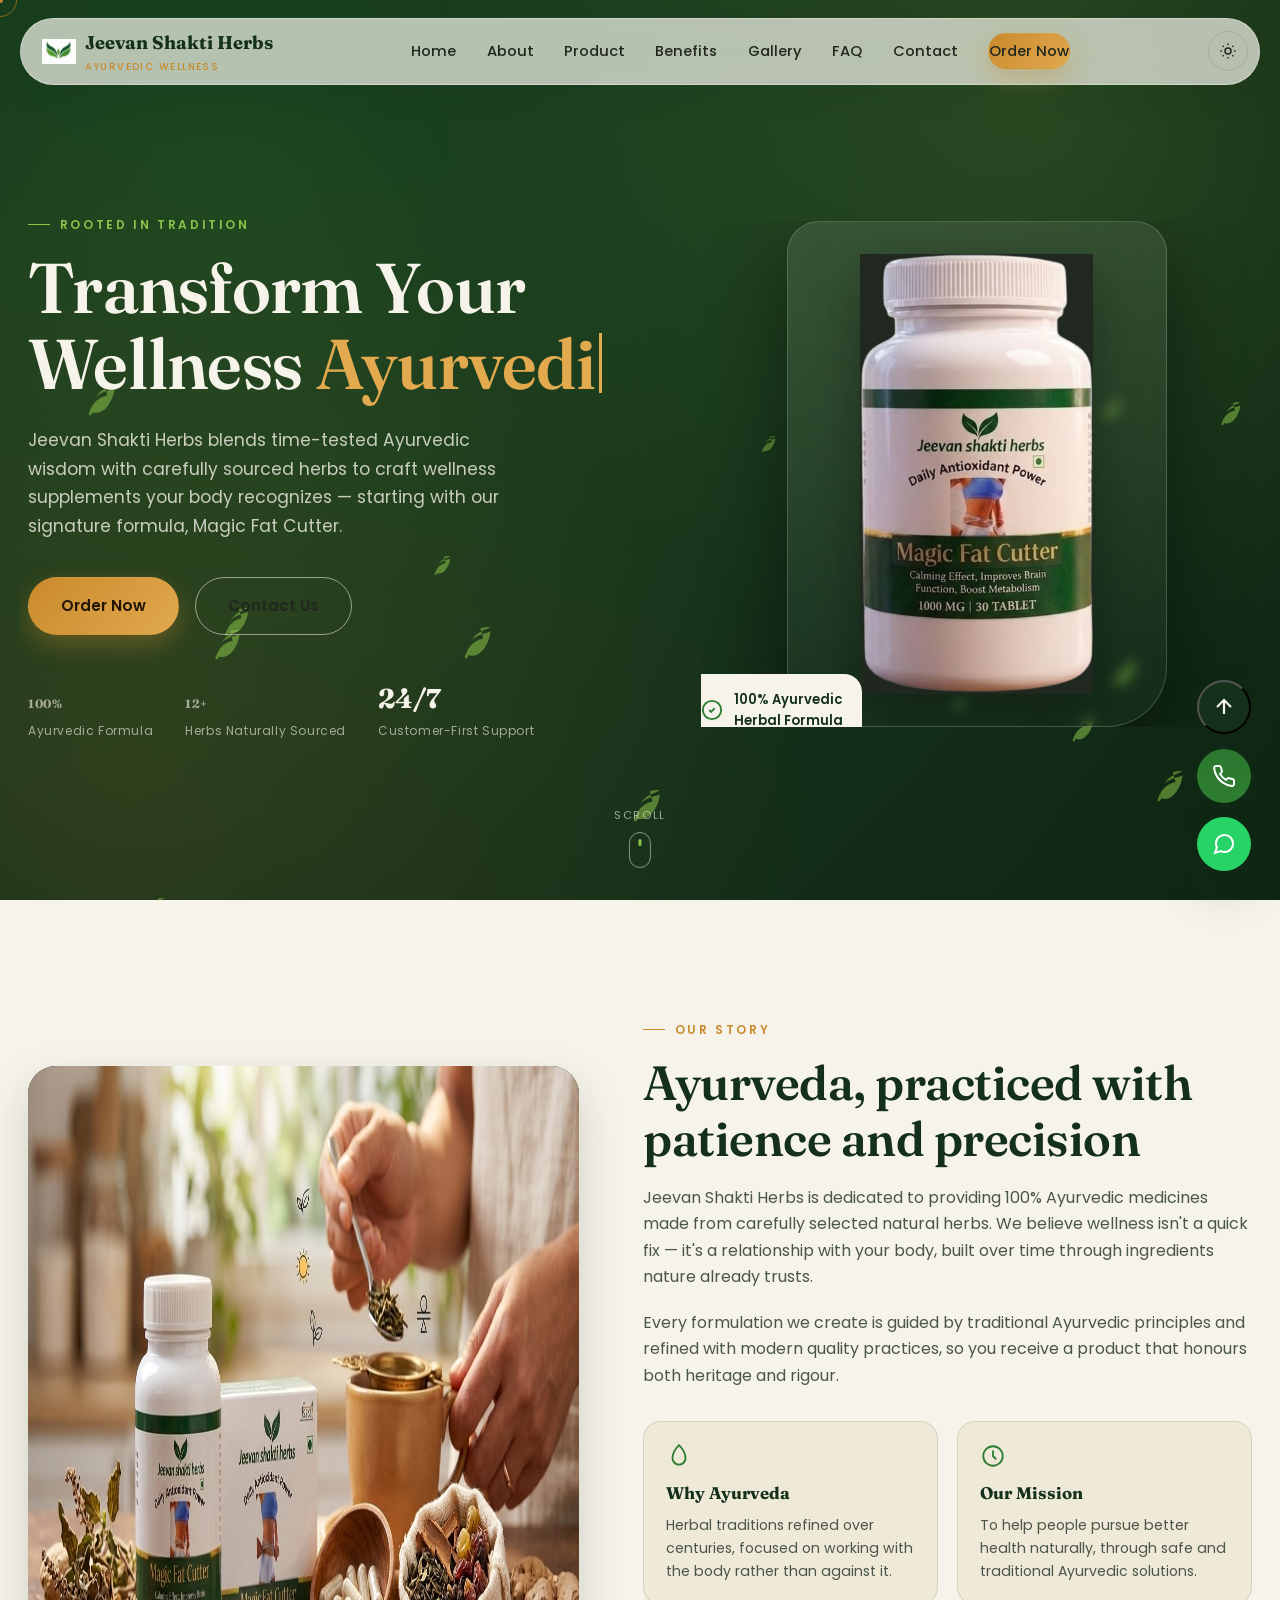
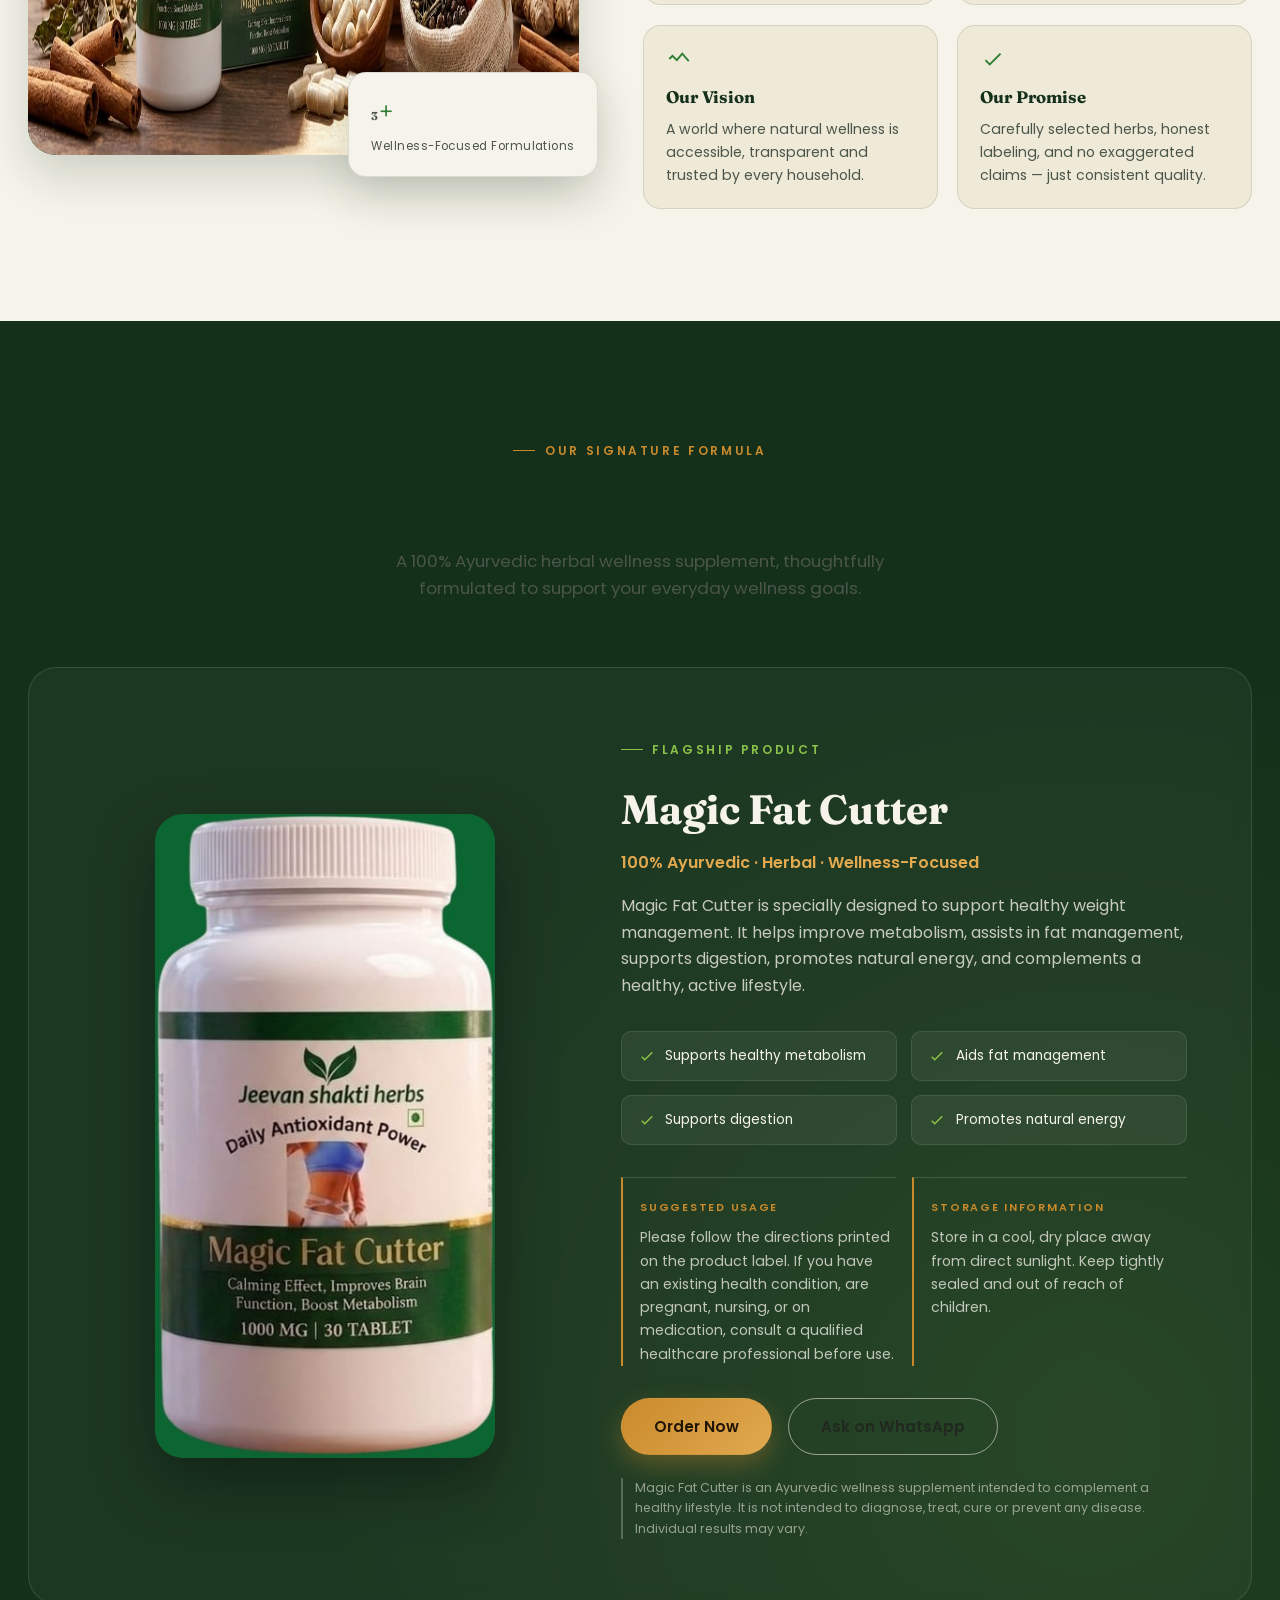
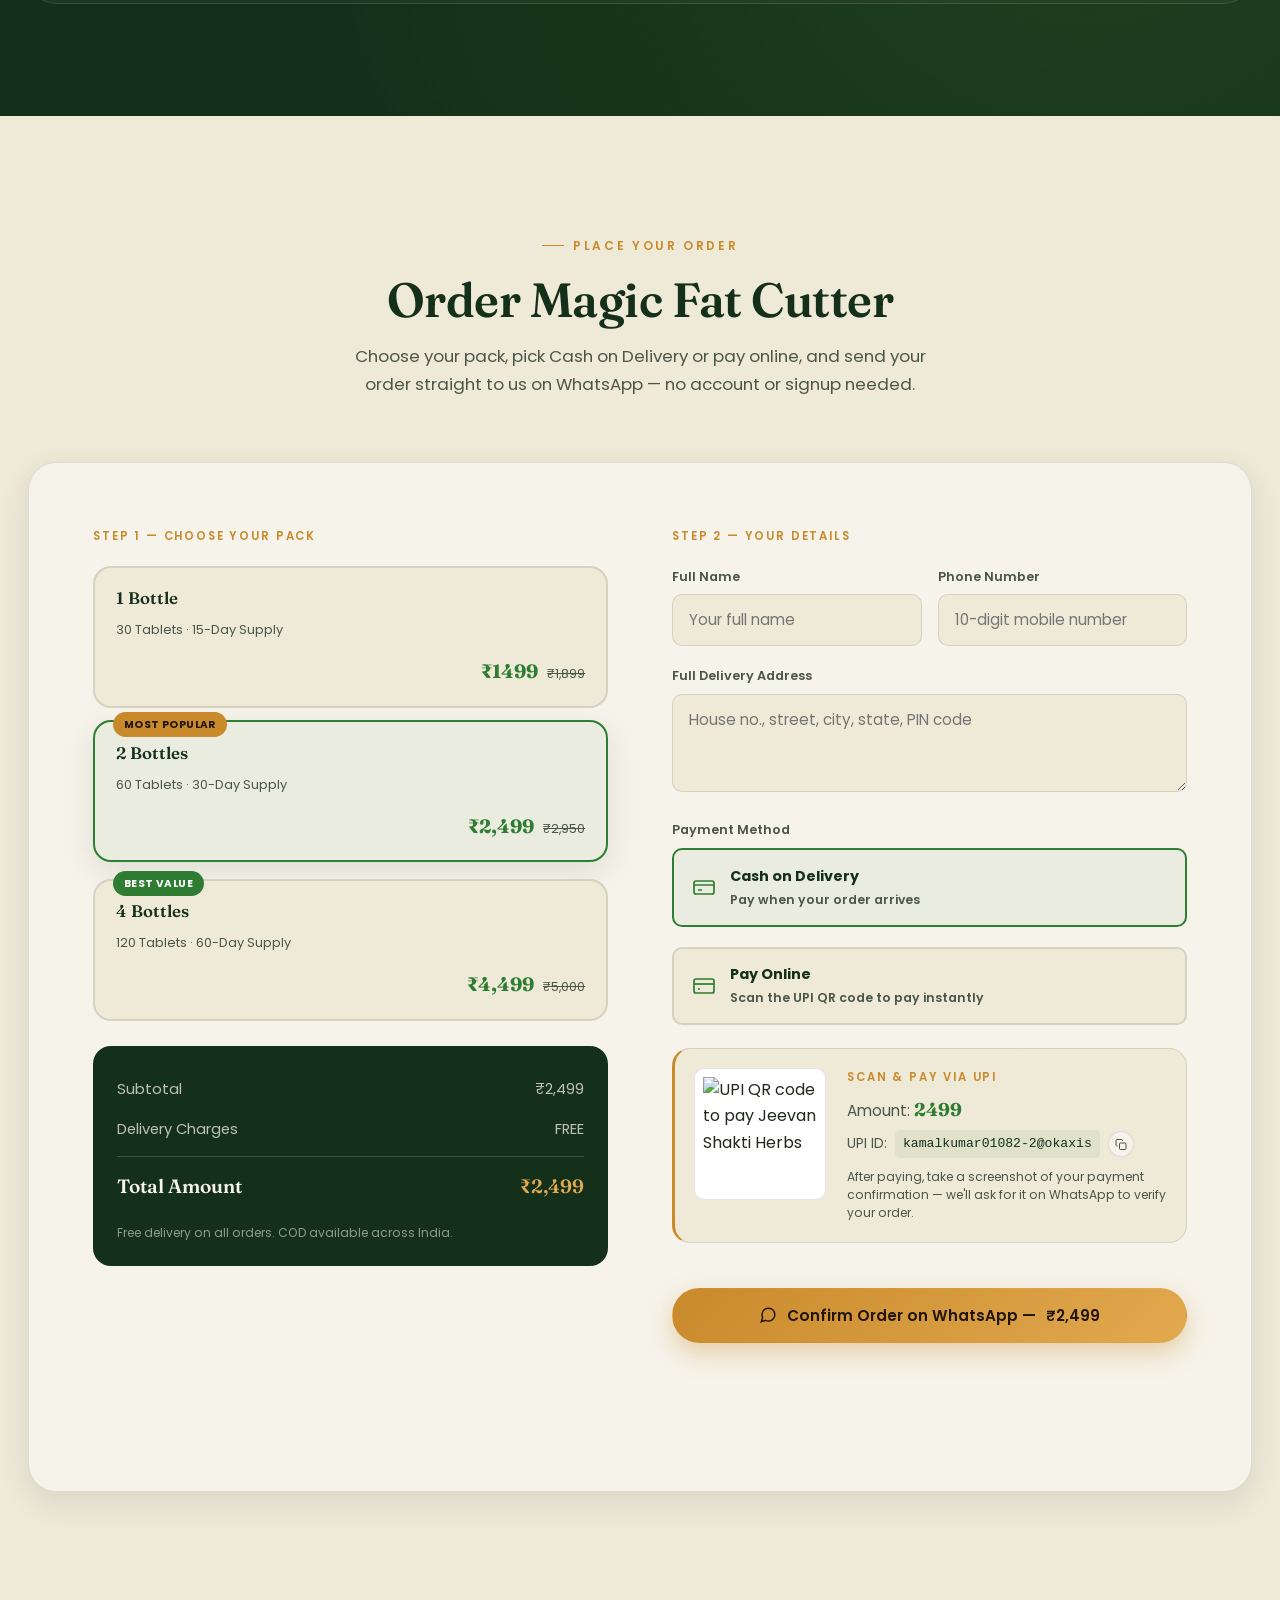
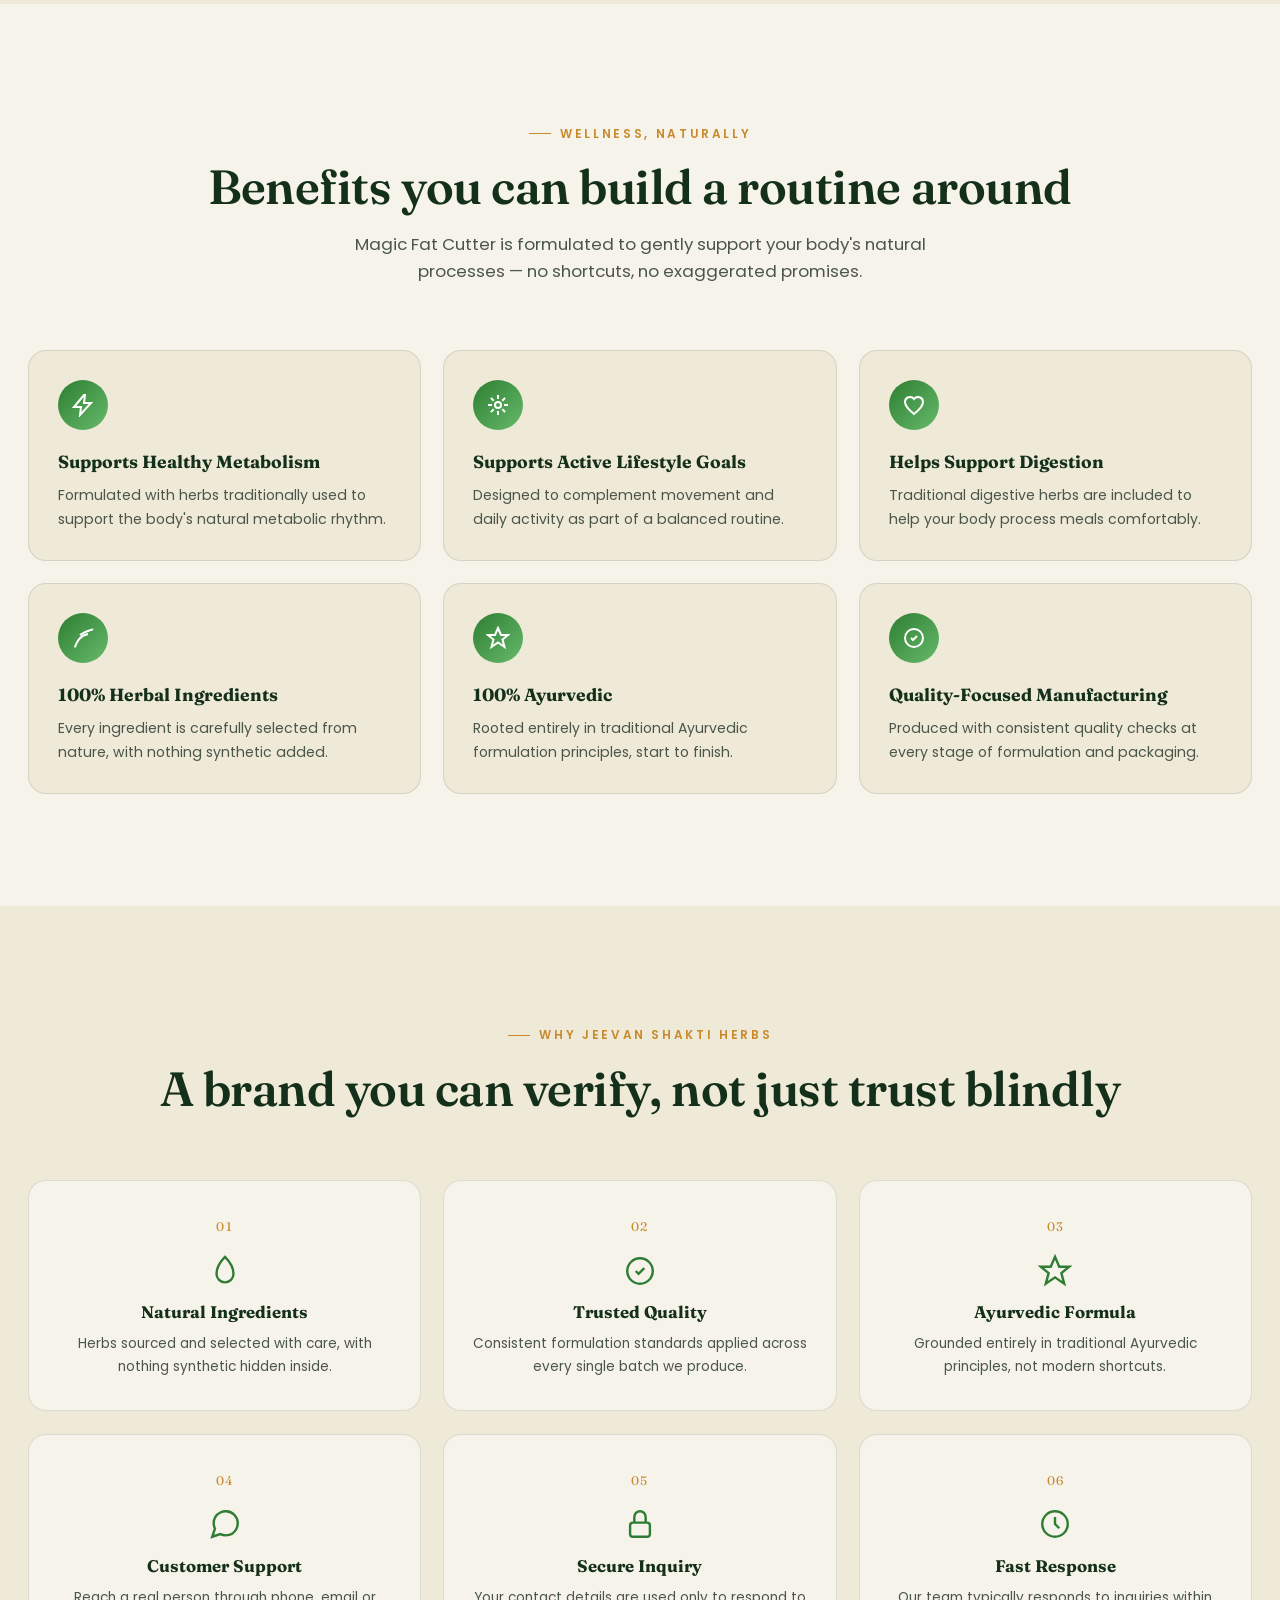
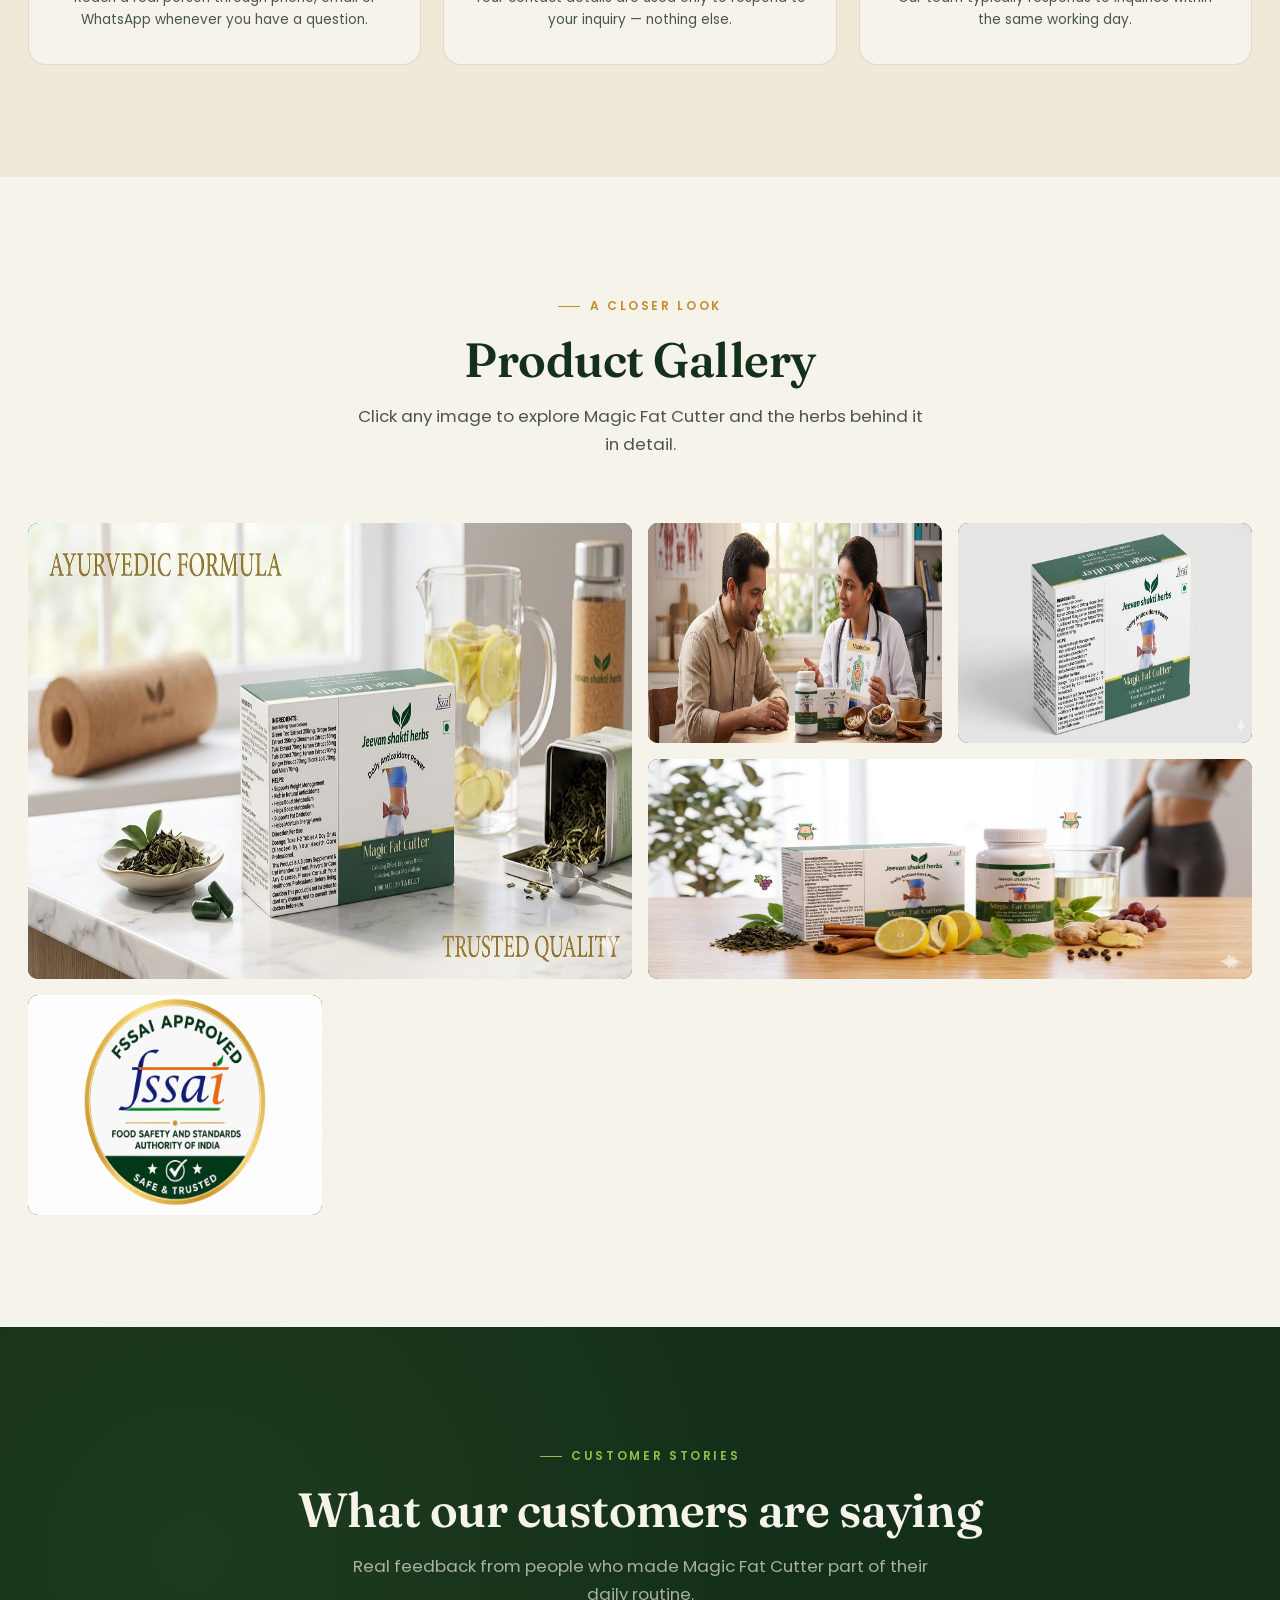
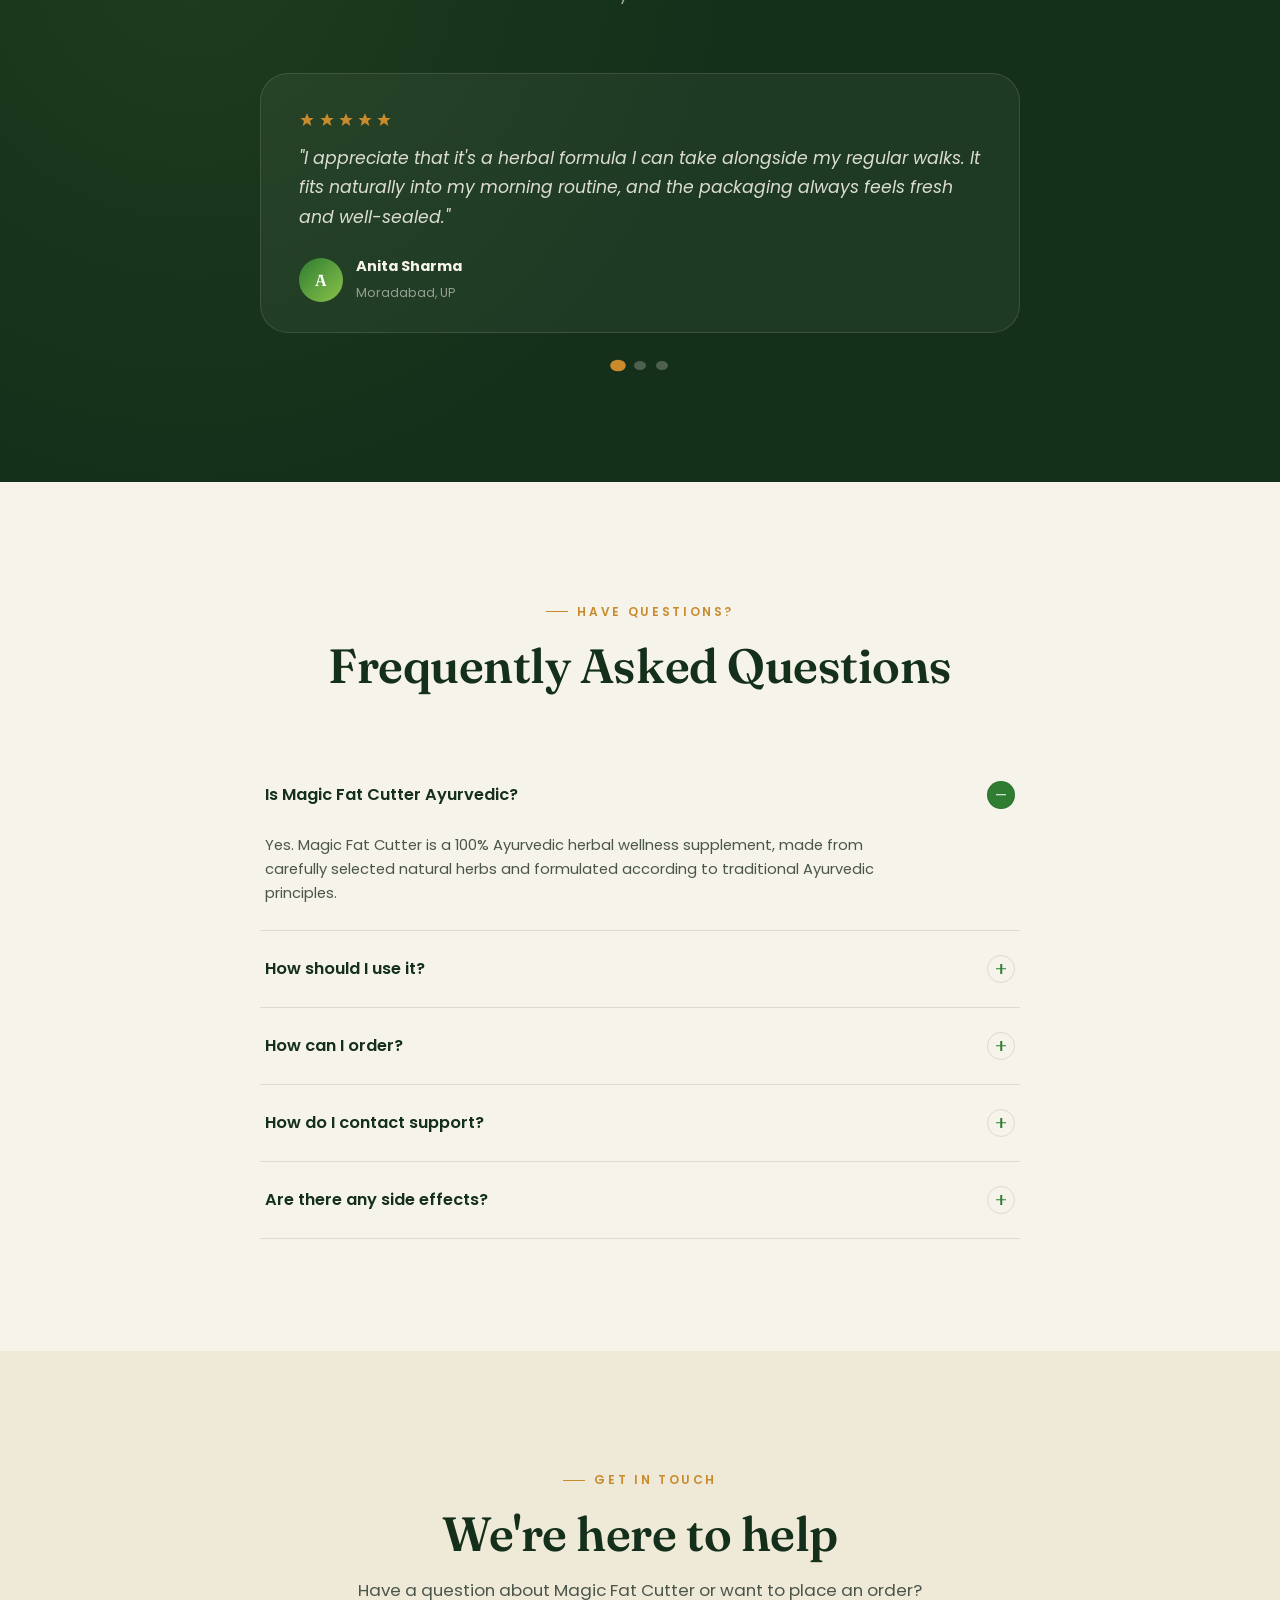
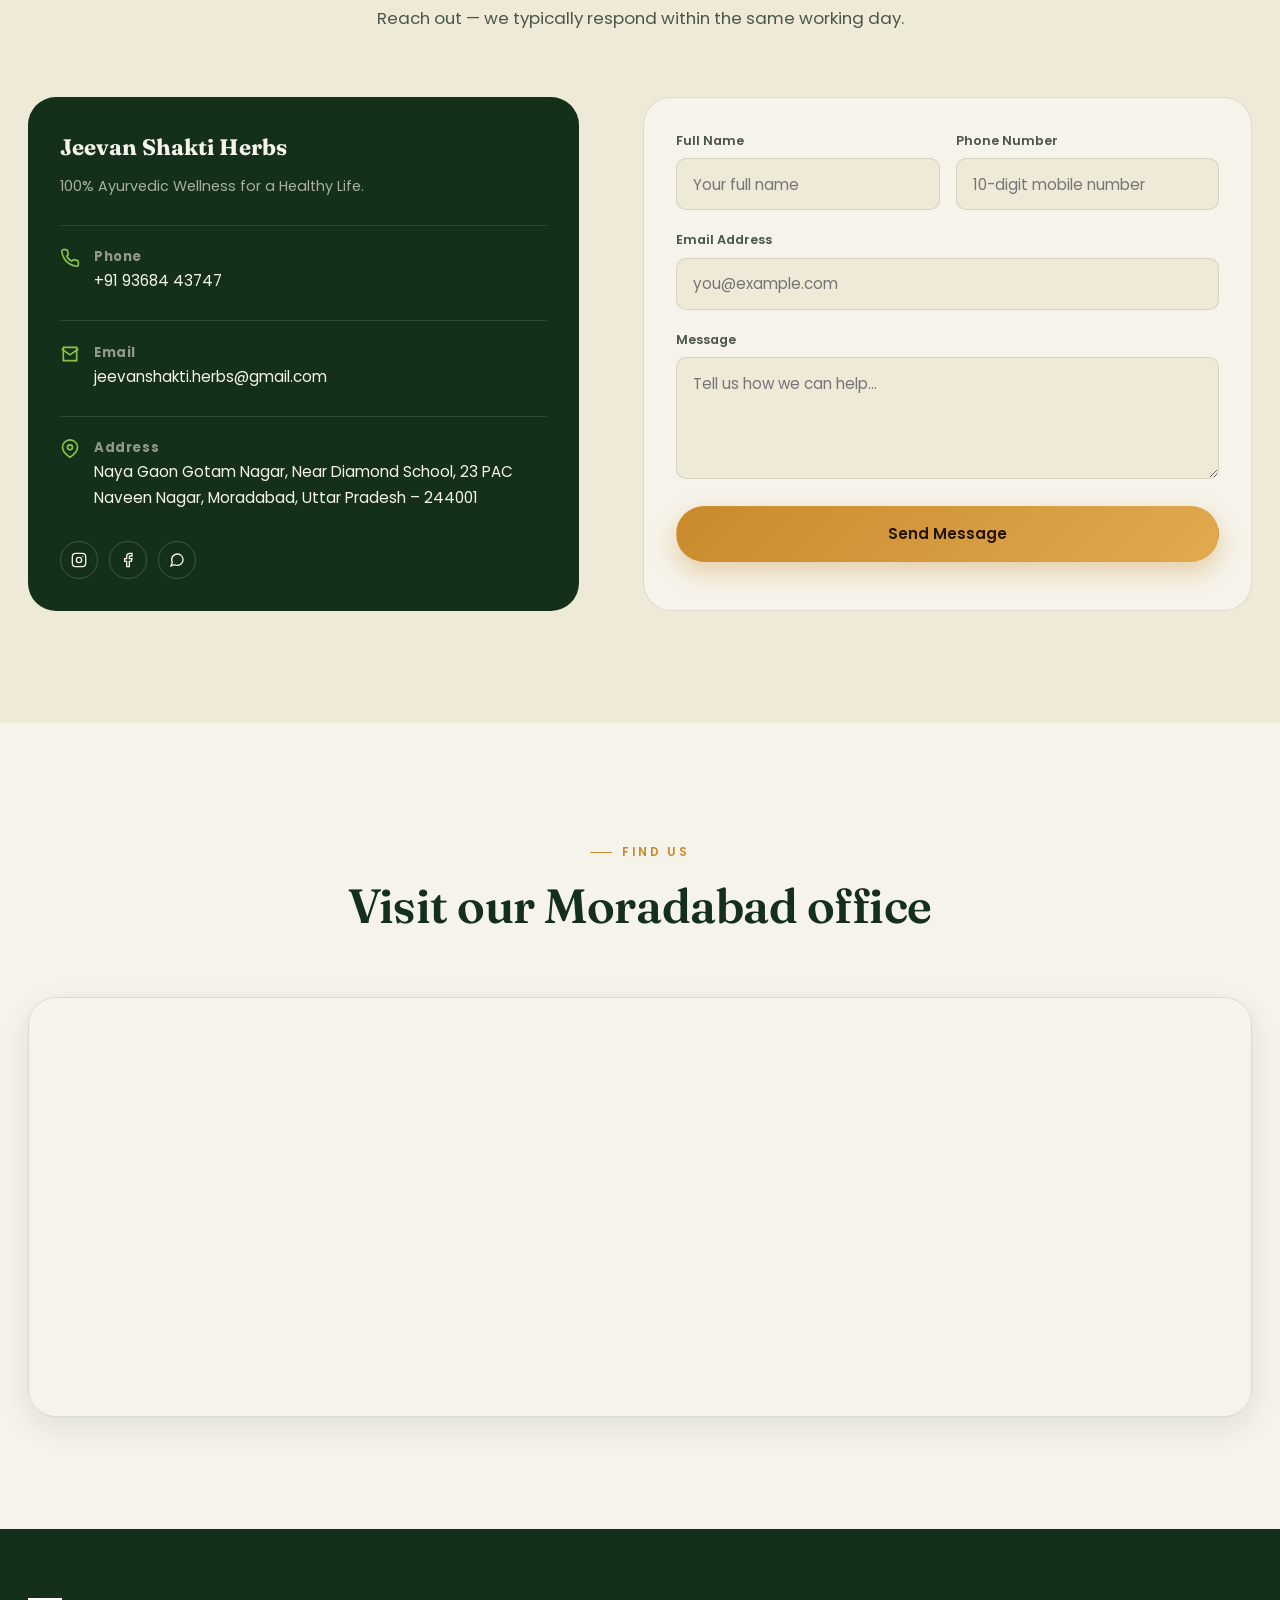
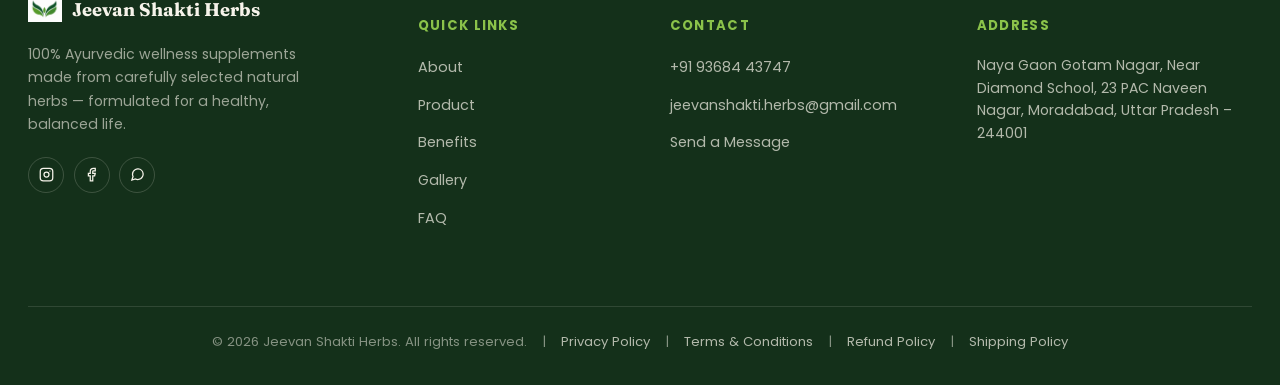
==== commit e417ddde: "update website" ====
--- a/index.html
+++ b/index.html
@@ -857,11 +857,17 @@
       </div>
     </div>
 
-    <div class="footer-bottom">
+    <div class="footer-bottom" style="display: flex; flex-wrap: wrap; justify-content: center; gap: 15px; text-align: center;">
   <span>&copy; <span id="footer-year"></span> Jeevan Shakti Herbs. All rights reserved.</span>
+  <span>|</span>
   <a href="privacy-policy.html">Privacy Policy</a>
+  <span>|</span>
+  <a href="terms.html">Terms & Conditions</a>
+  <span>|</span>
+  <a href="refund.html">Refund Policy</a>
+  <span>|</span>
+  <a href="shipping.html">Shipping Policy</a>
 </div>
-</footer>
 
 <!-- ============ FLOATING BUTTONS ============ -->
 <div class="fab-stack">
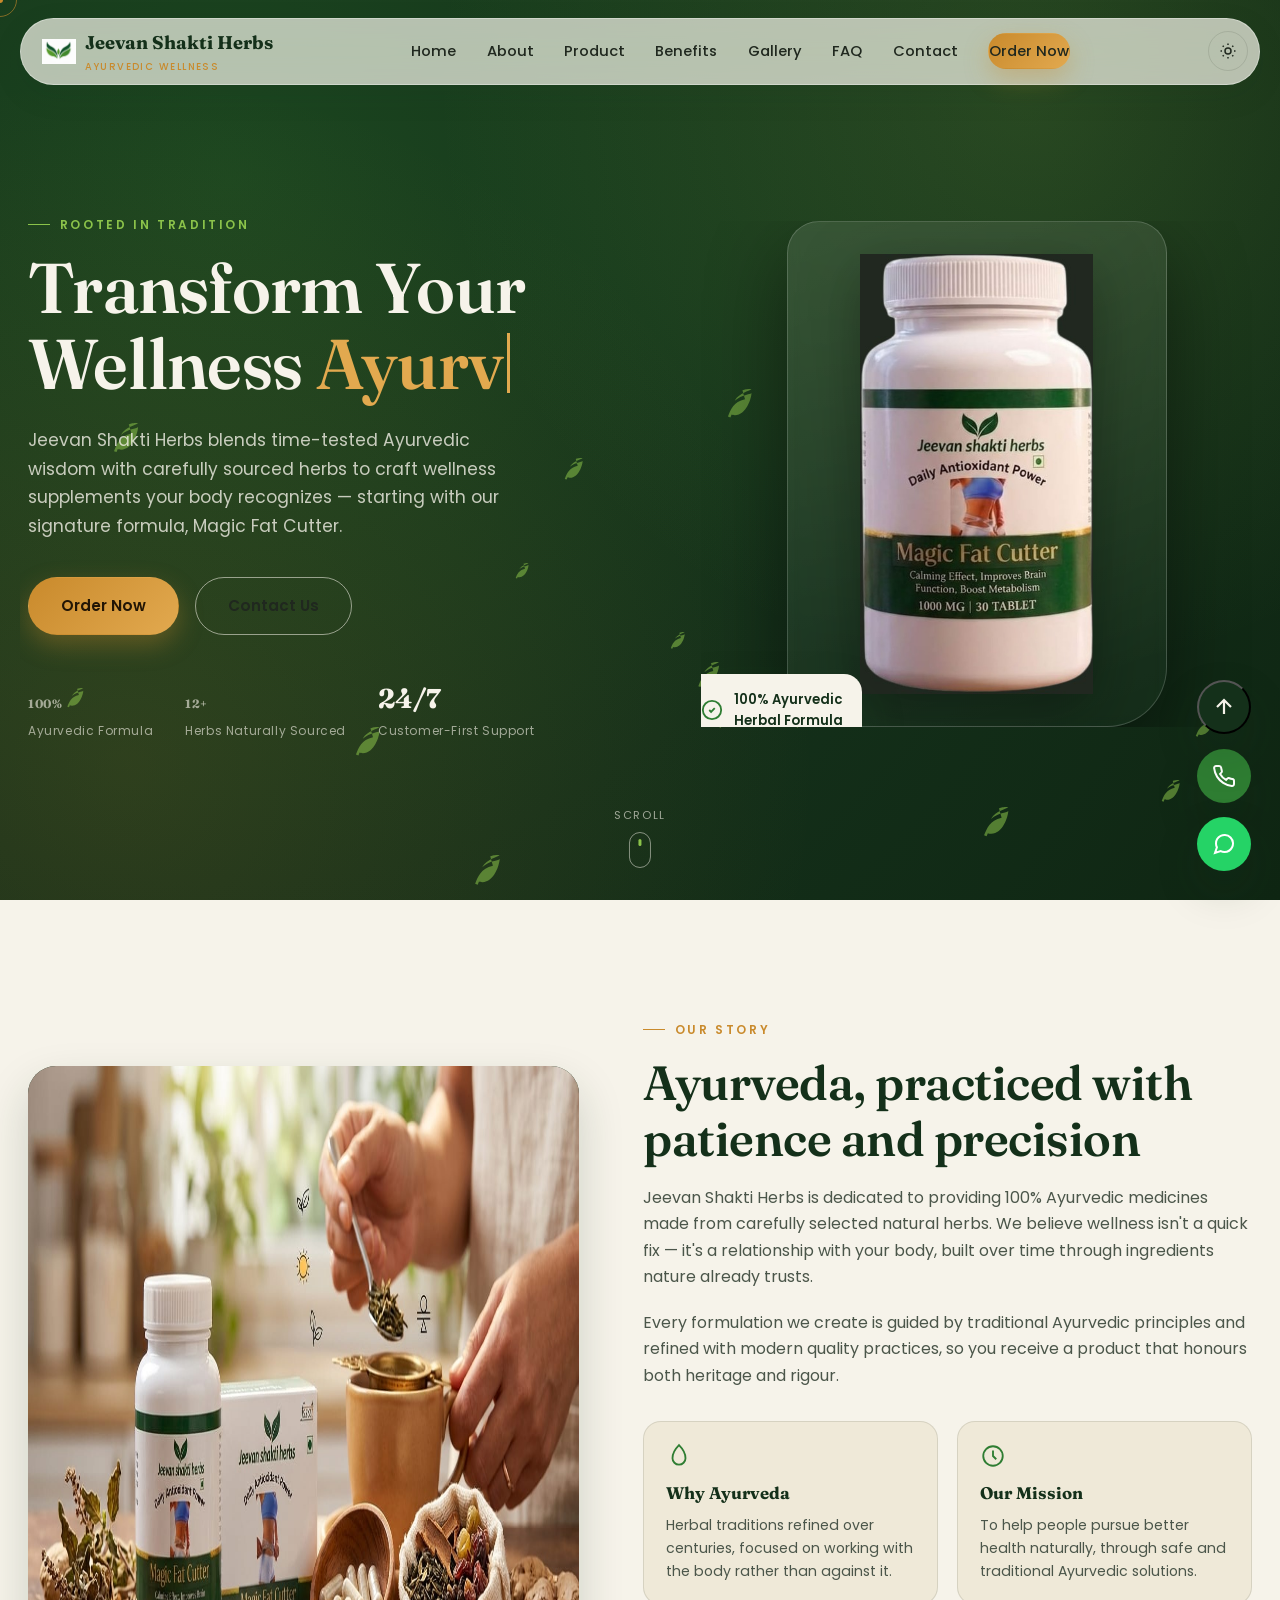
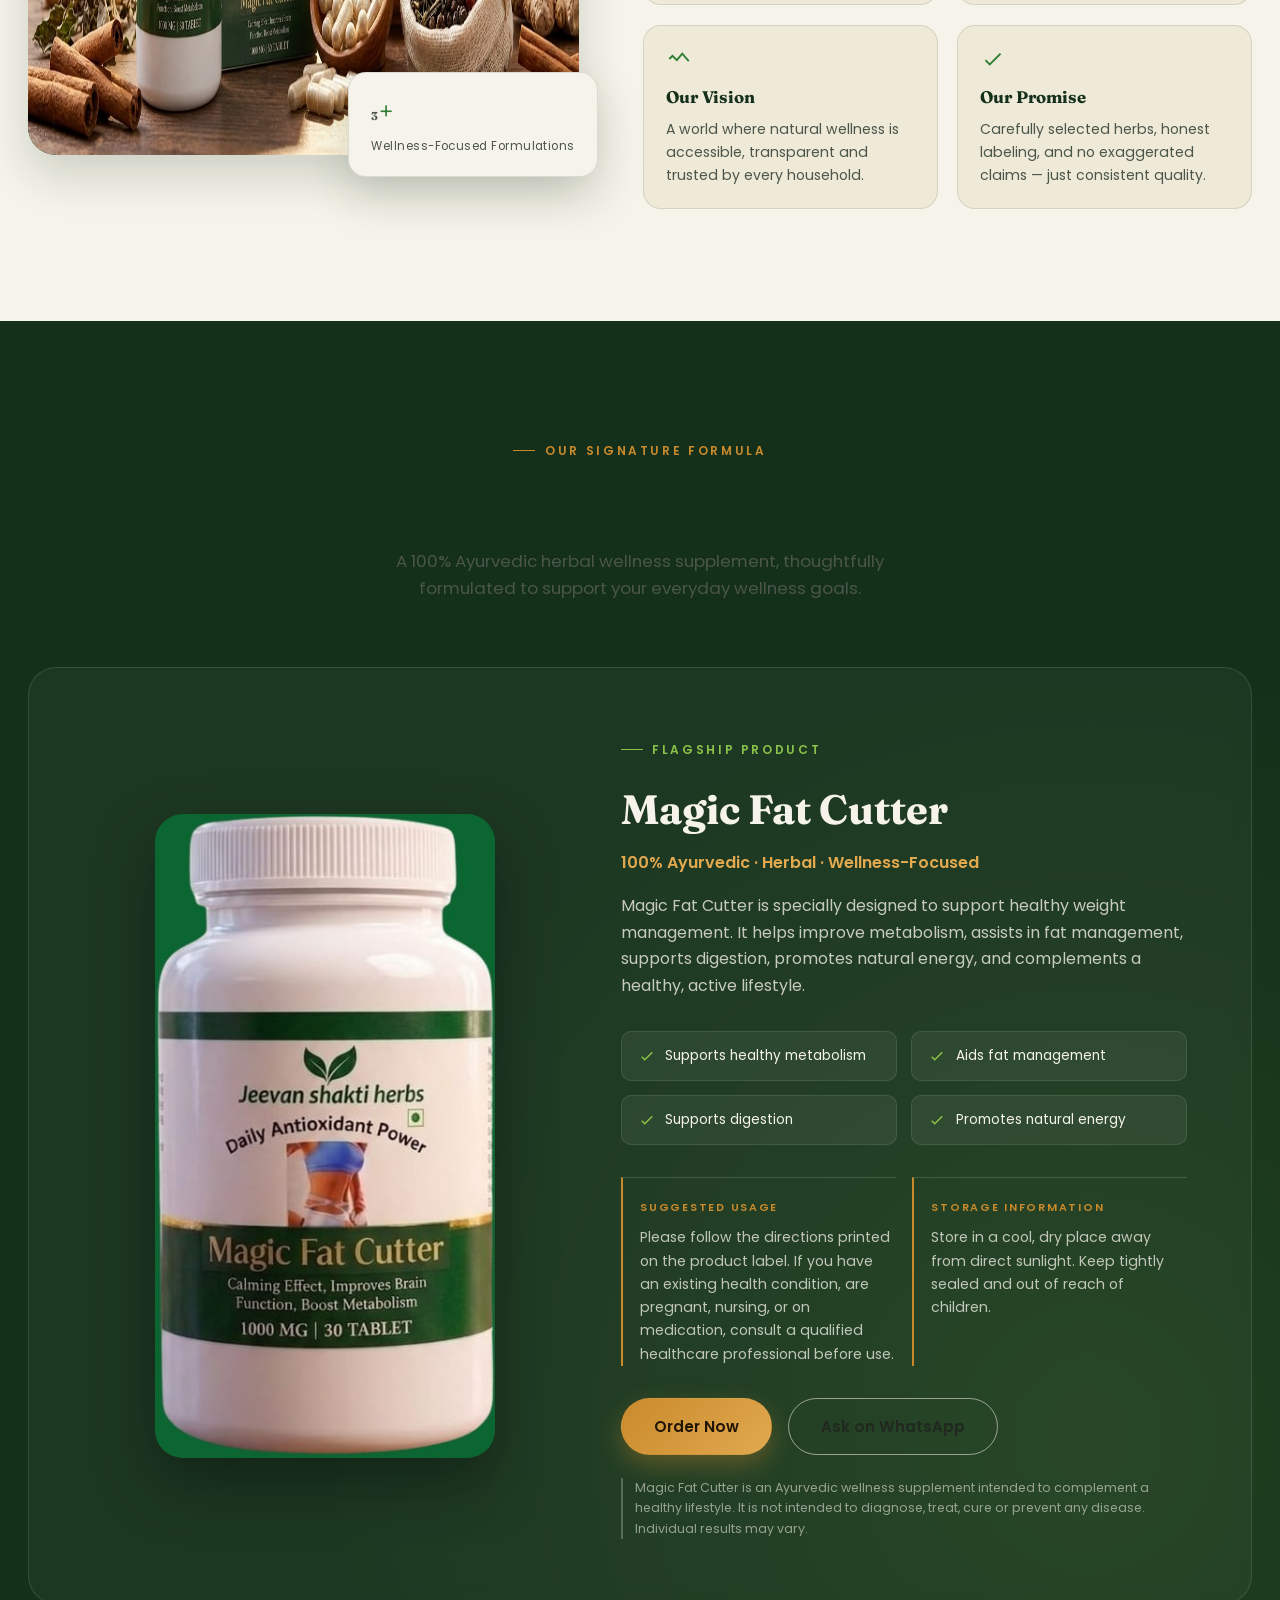
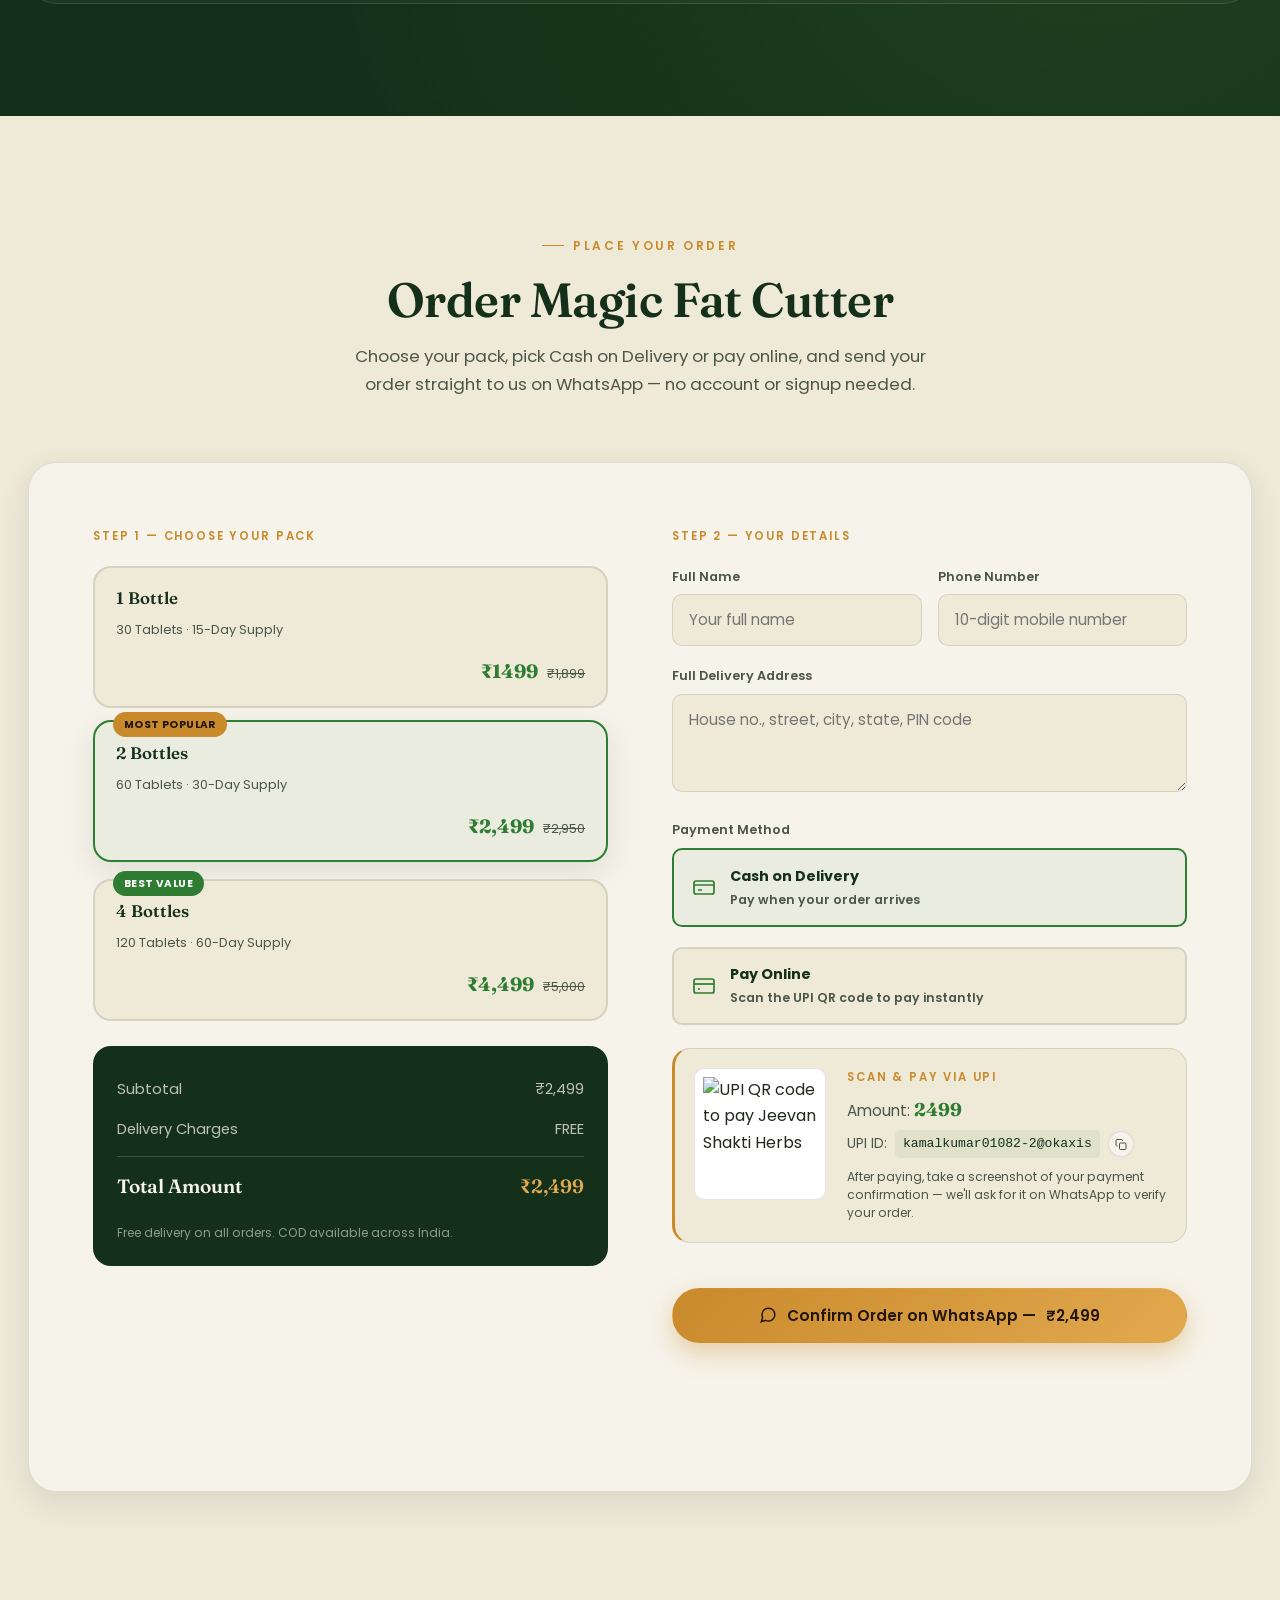
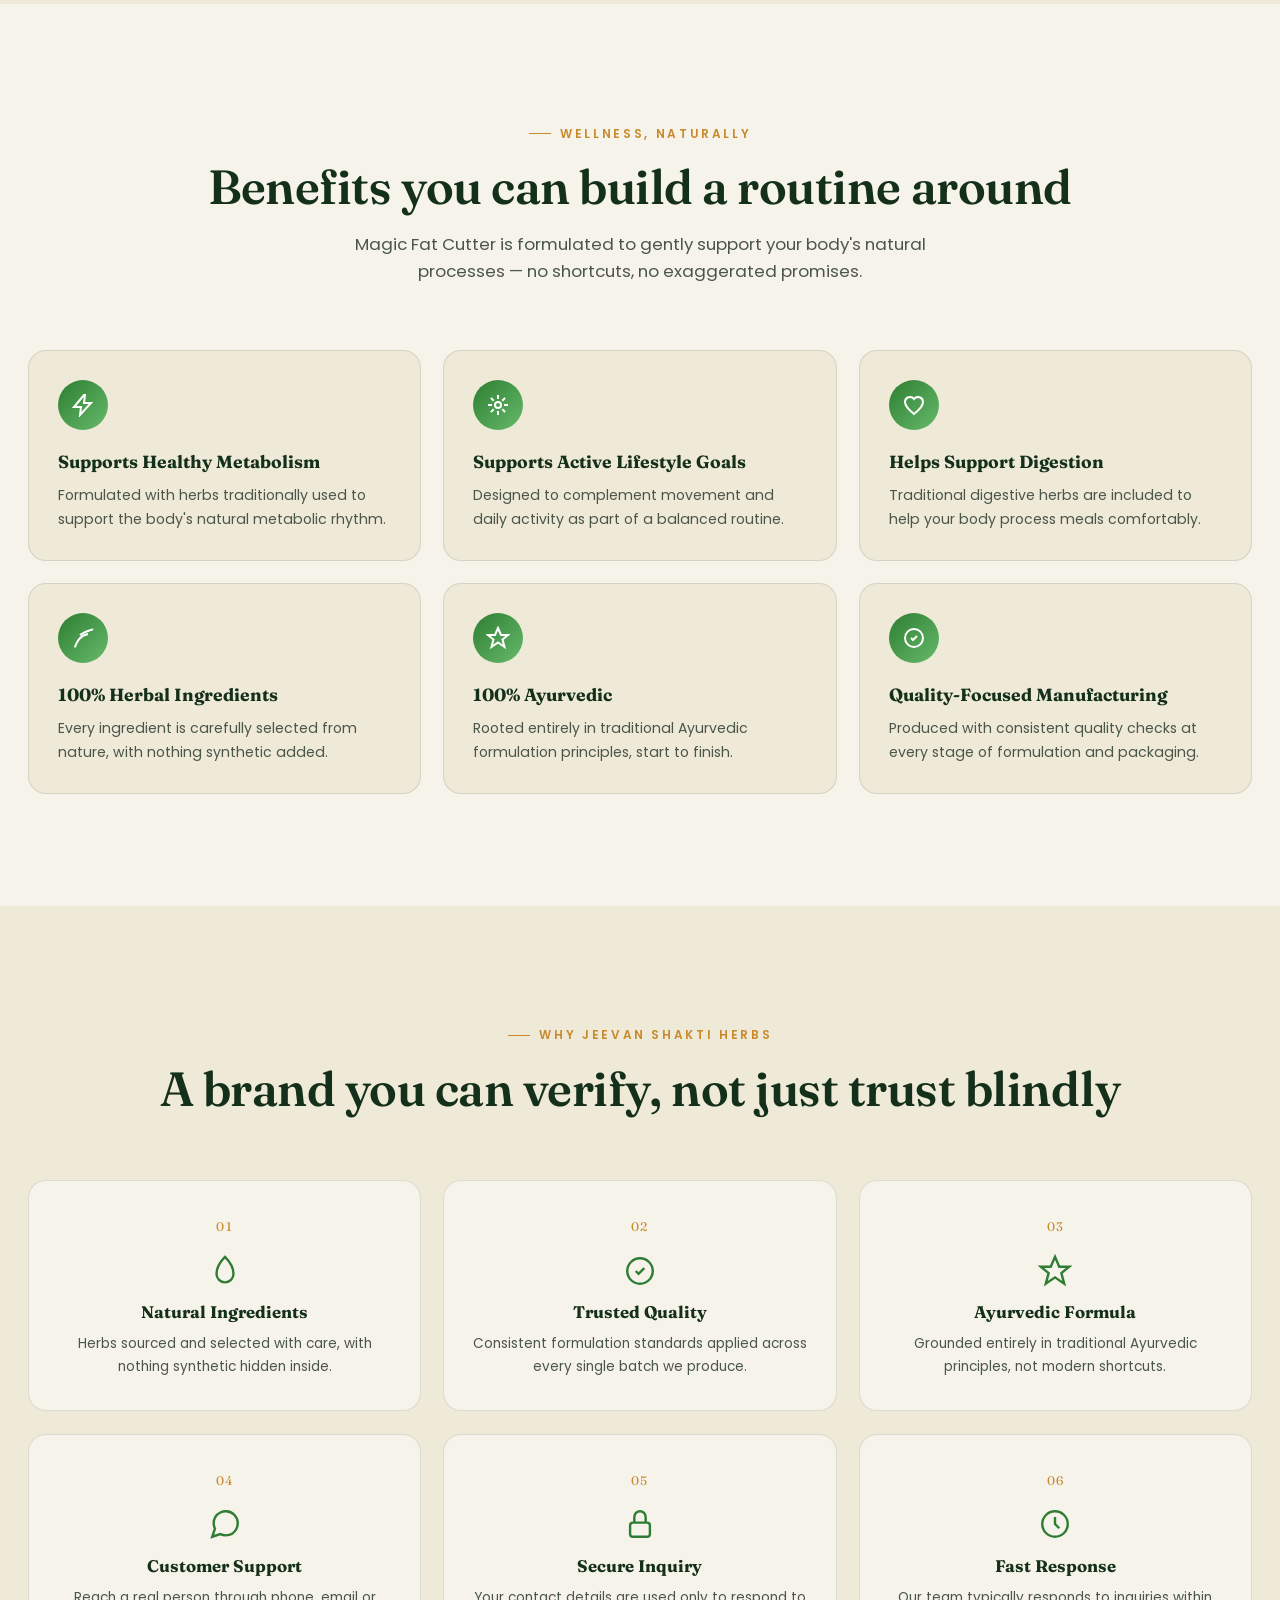
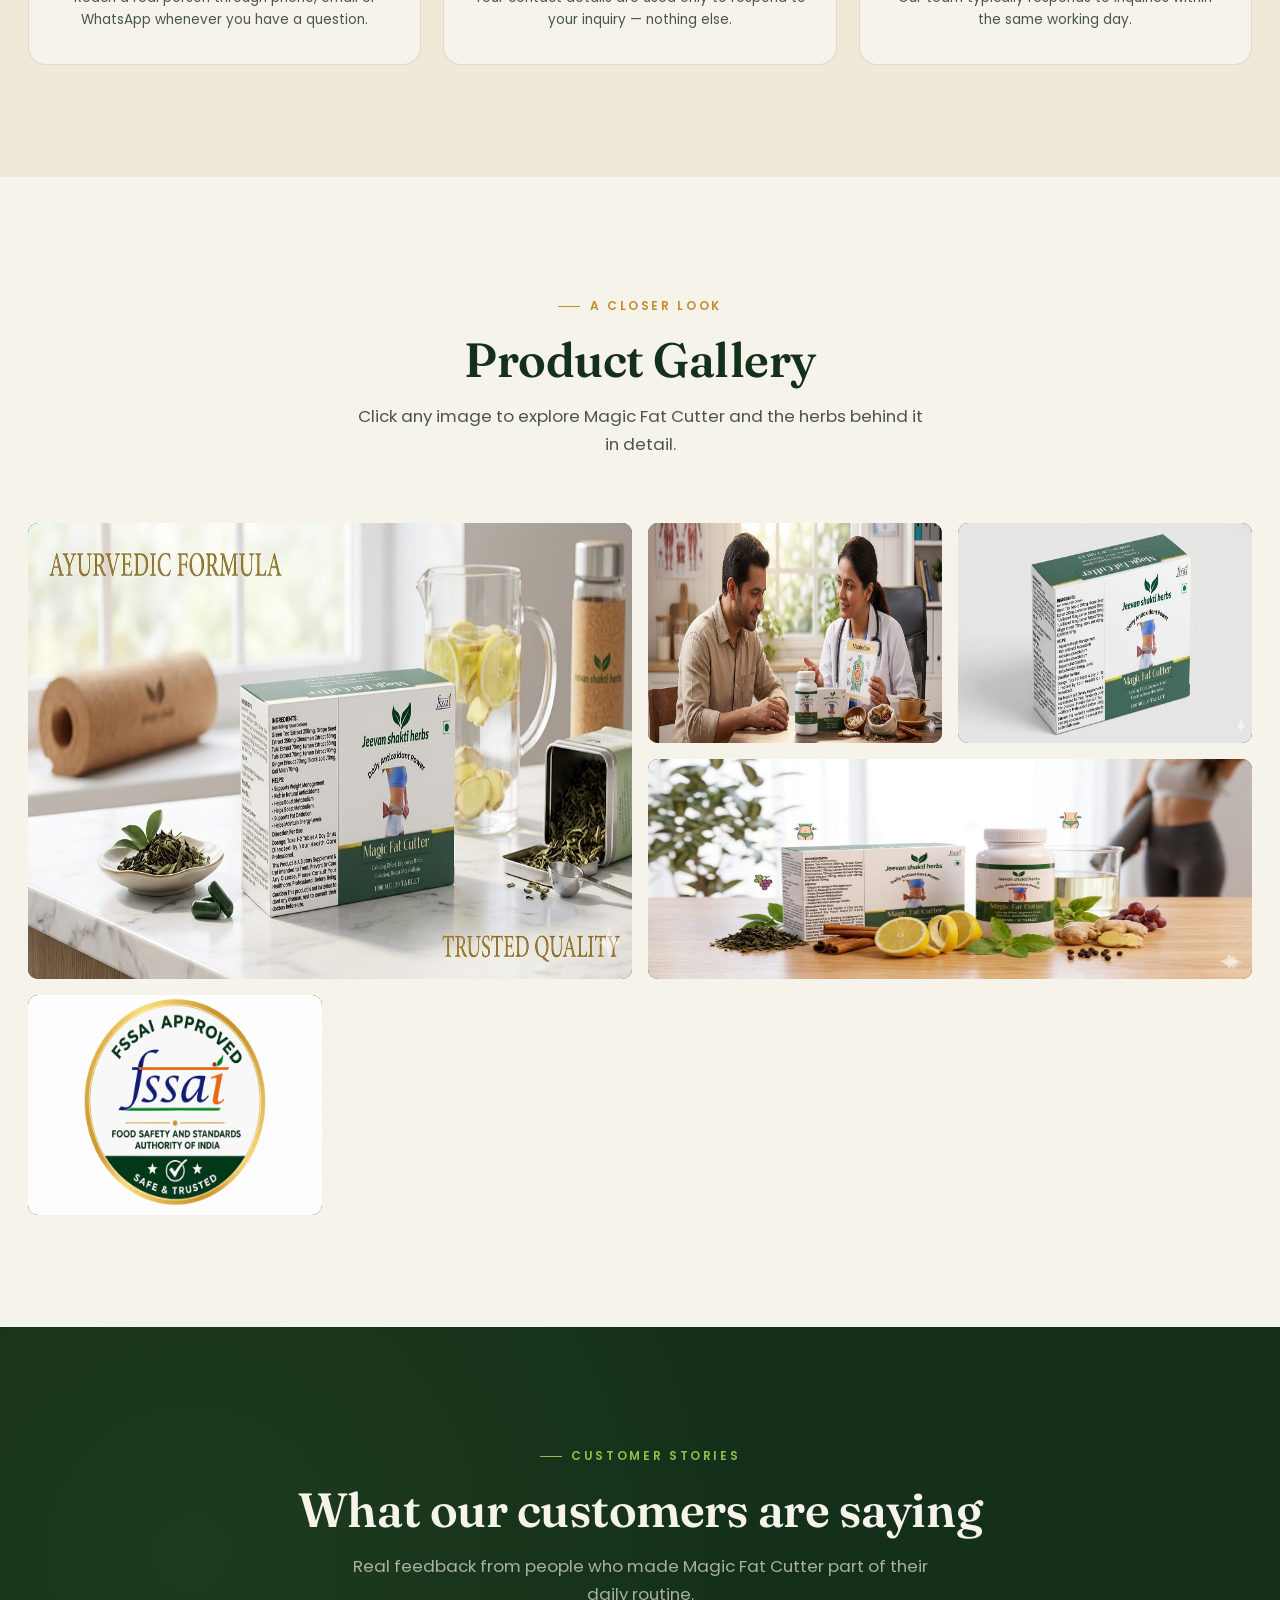
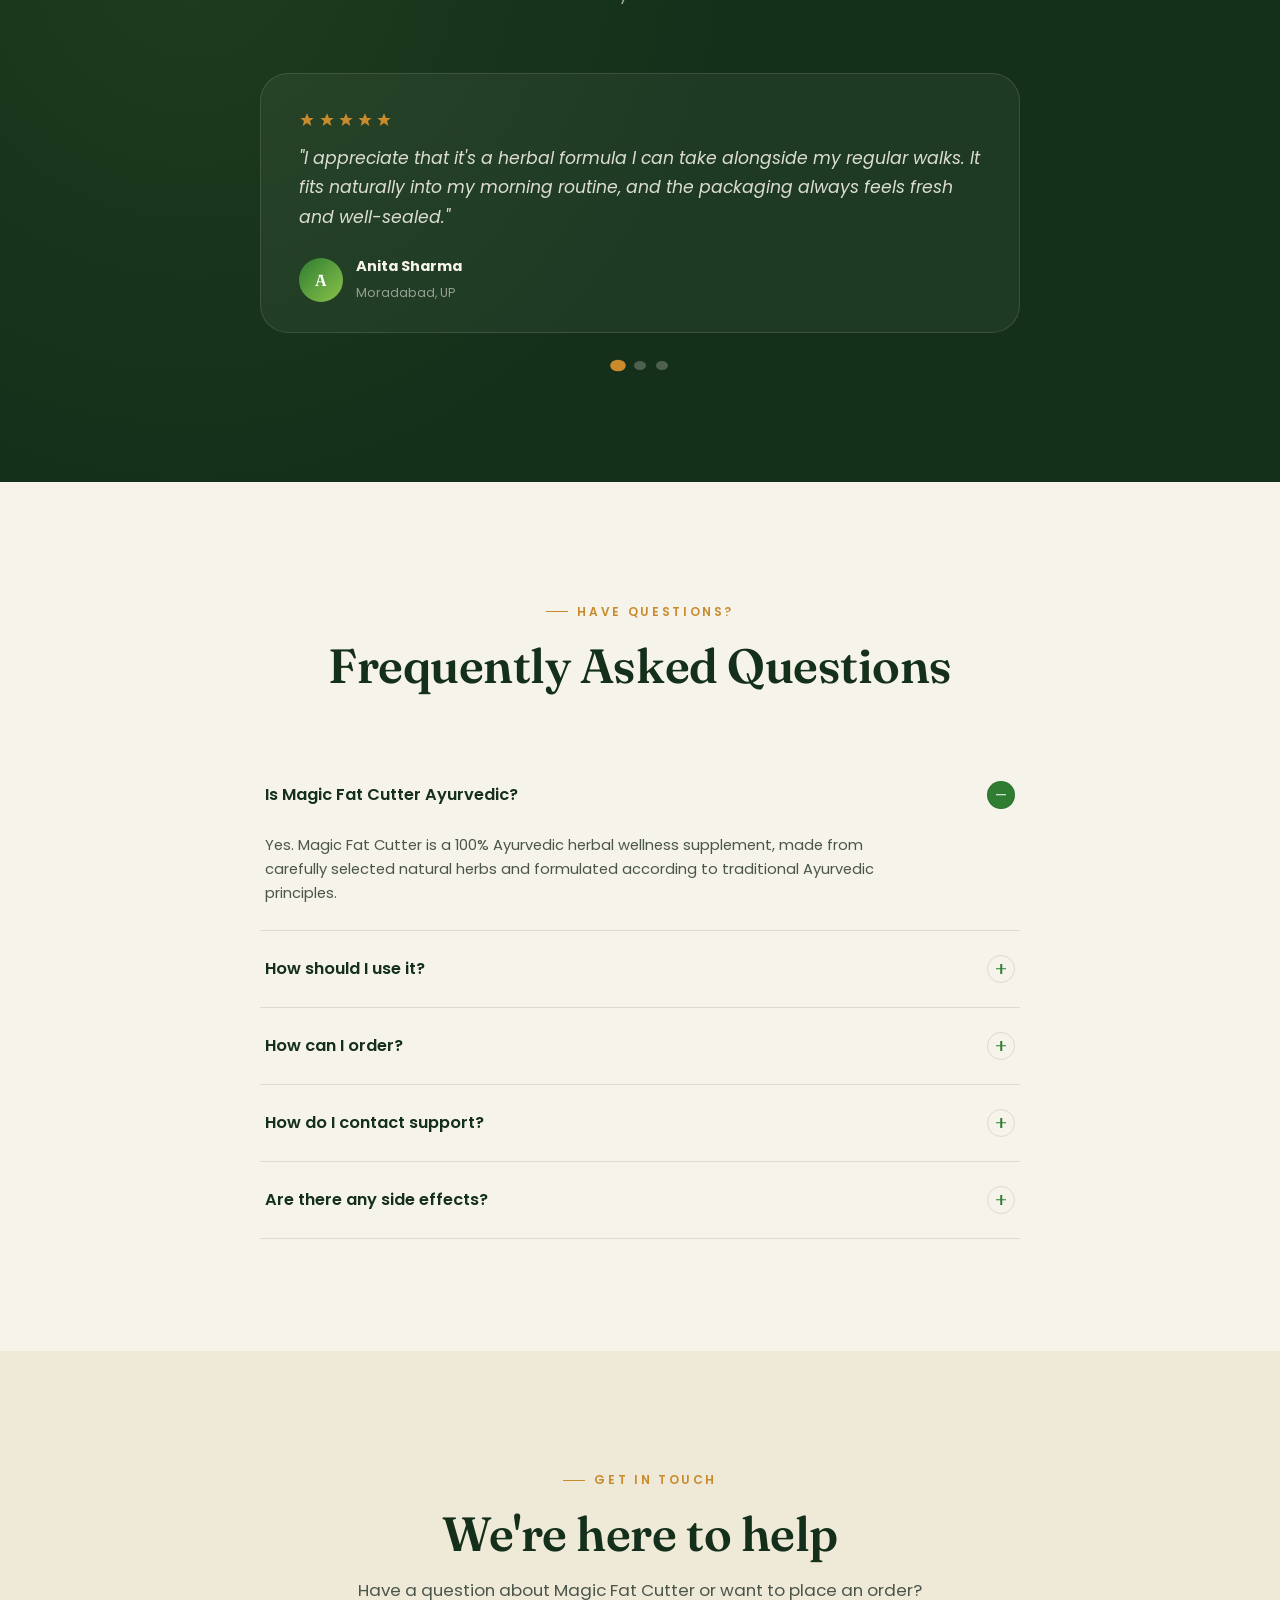
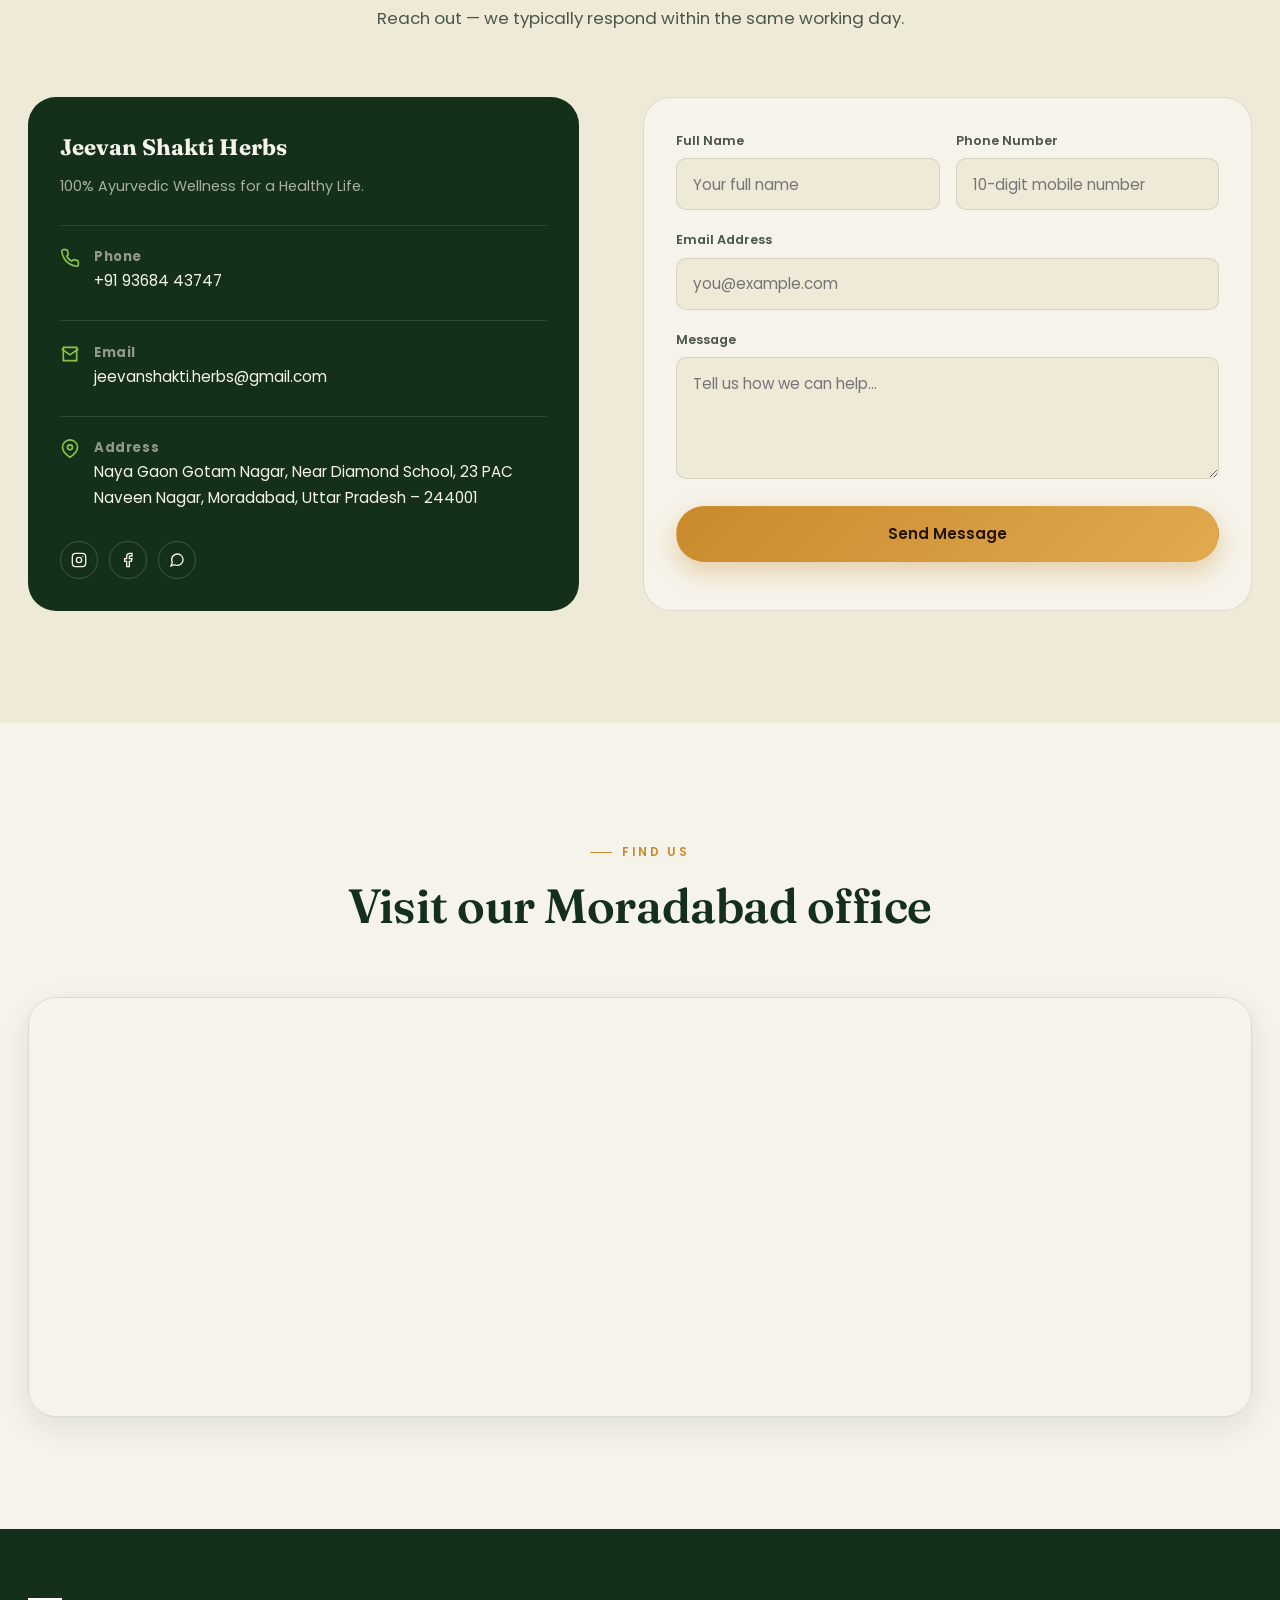
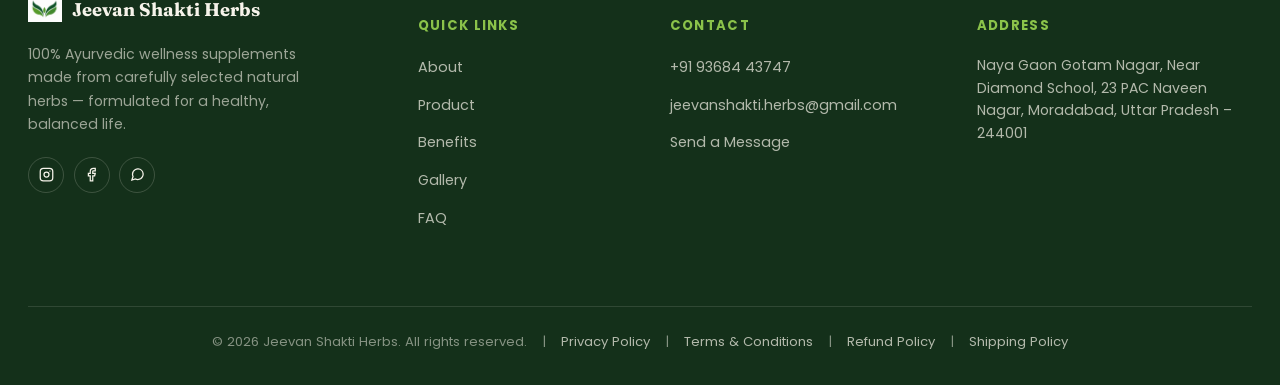
==== commit 2ce60228: "update website" ====
--- a/index.html
+++ b/index.html
@@ -61,7 +61,7 @@
     "email": "jeevanshakti.herbs@gmail.com"
   },
   "sameAs": [
-    "https://www.instagram.com/REPLACE_WITH_INSTAGRAM_HANDLE",
+    "https://www.instagram.com/jeevanshaktiherbs",
     "https://www.facebook.com/REPLACE_WITH_FACEBOOK_PAGE"
   ]
 }
@@ -737,7 +737,7 @@
 
           <div class="contact-socials">
             <!-- Replace href with actual Instagram profile URL -->
-            <a href="https://www.instagram.com/REPLACE_WITH_INSTAGRAM_HANDLE" target="_blank" rel="noopener" aria-label="Instagram">
+            <a href="https://www.instagram.com/jeevanshaktiherbs/" target="_blank" rel="noopener" aria-label="Instagram">
               <svg viewBox="0 0 24 24" fill="none" stroke="currentColor" stroke-width="2"><rect x="2" y="2" width="20" height="20" rx="5"/><circle cx="12" cy="12" r="4"/><circle cx="17.5" cy="6.5" r="1" fill="currentColor" stroke="none"/></svg>
             </a>
             <!-- Replace href with actual Facebook page URL -->
@@ -818,11 +818,11 @@
         <p>100% Ayurvedic wellness supplements made from carefully selected natural herbs — formulated for a healthy, balanced life.</p>
         <div class="footer-socials">
           <!-- Replace href with actual Instagram profile URL -->
-          <a href="https://www.instagram.com/REPLACE_WITH_INSTAGRAM_HANDLE" target="_blank" rel="noopener" aria-label="Instagram">
+          <a href="https://www.instagram.com/jeevanshaktiherbs" target="_blank" rel="noopener" aria-label="Instagram">
             <svg viewBox="0 0 24 24" fill="none" stroke="currentColor" stroke-width="2"><rect x="2" y="2" width="20" height="20" rx="5"/><circle cx="12" cy="12" r="4"/><circle cx="17.5" cy="6.5" r="1" fill="currentColor" stroke="none"/></svg>
           </a>
           <!-- Replace href with actual Facebook page URL -->
-          <a href="https://www.facebook.com/REPLACE_WITH_FACEBOOK_PAGE" target="_blank" rel="noopener" aria-label="Facebook">
+          <a href="https://www.facebook.com/share/18w2A9xrPK/" target="_blank" rel="noopener" aria-label="Facebook">
             <svg viewBox="0 0 24 24" fill="none" stroke="currentColor" stroke-width="2"><path d="M18 2h-3a5 5 0 00-5 5v3H7v4h3v8h4v-8h3l1-4h-4V7a1 1 0 011-1h3z"/></svg>
           </a>
           <a href="https://wa.me/919368443747" target="_blank" rel="noopener" aria-label="WhatsApp">
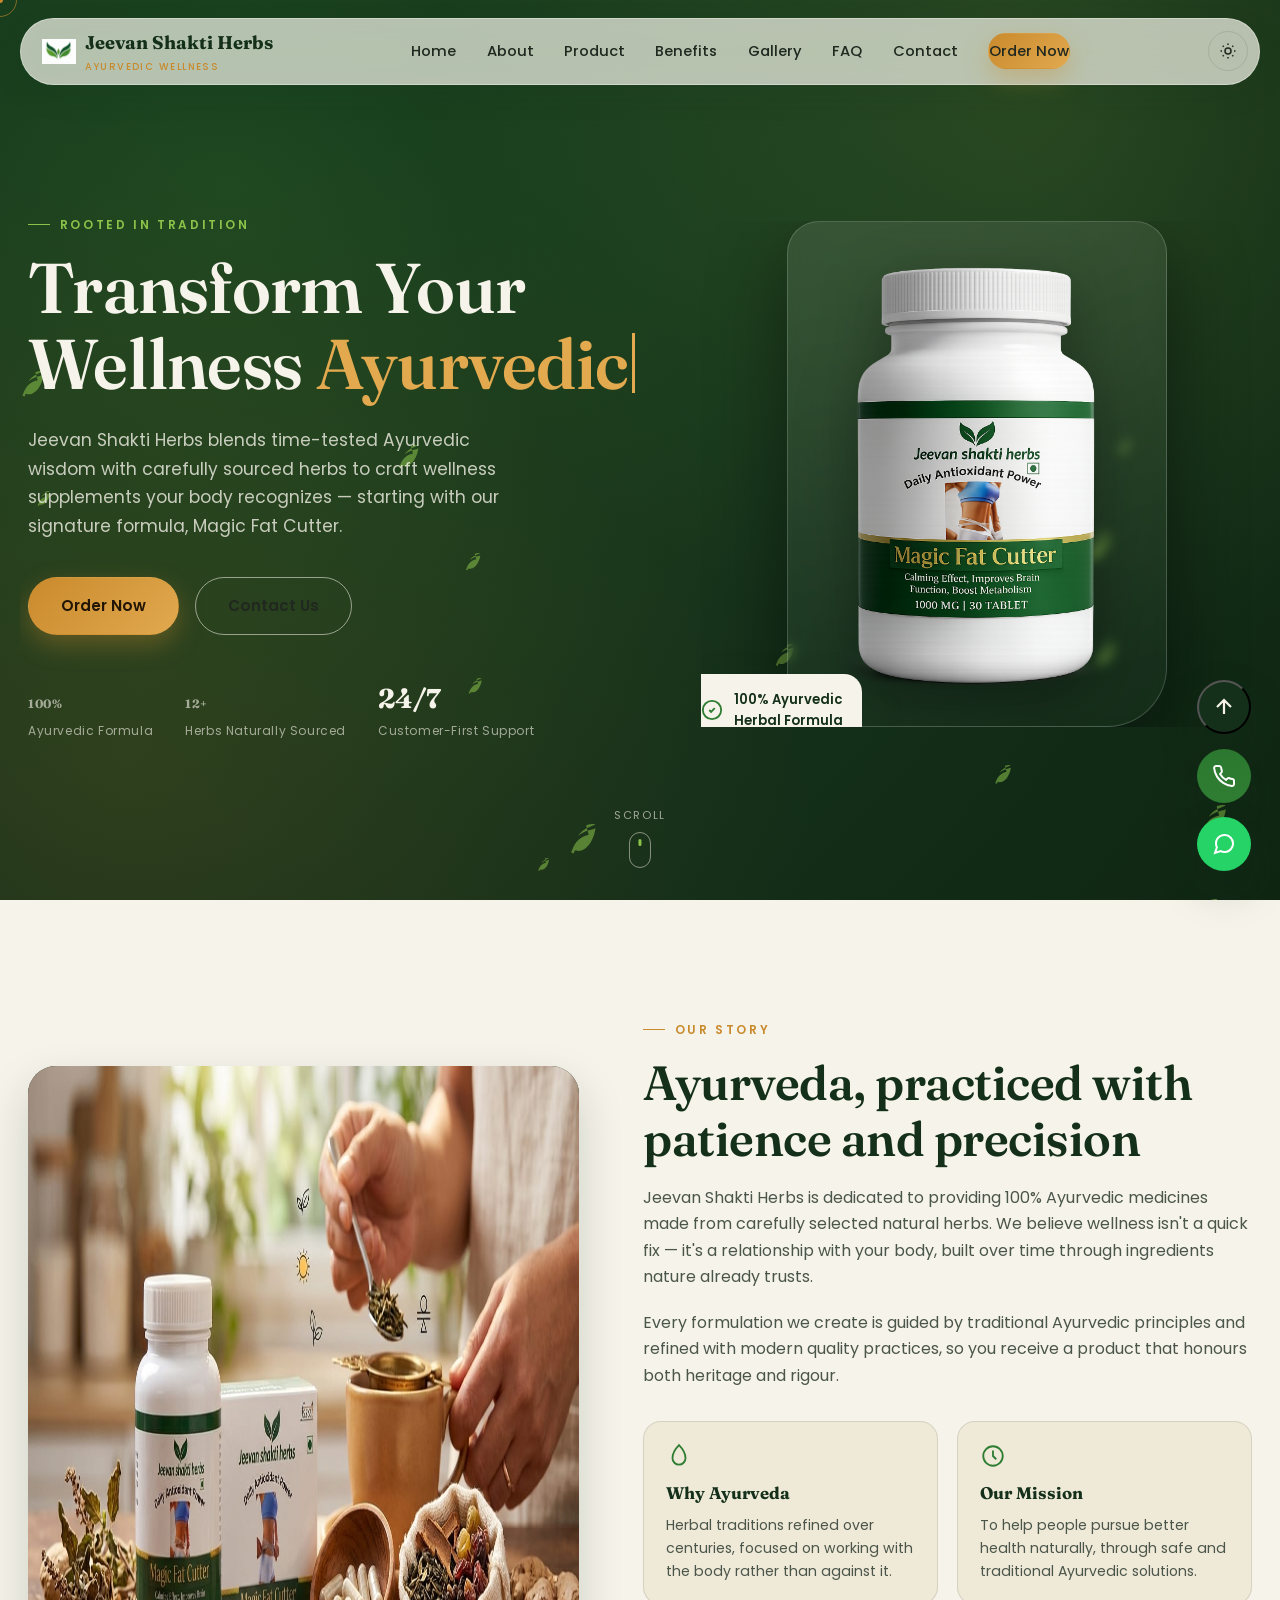
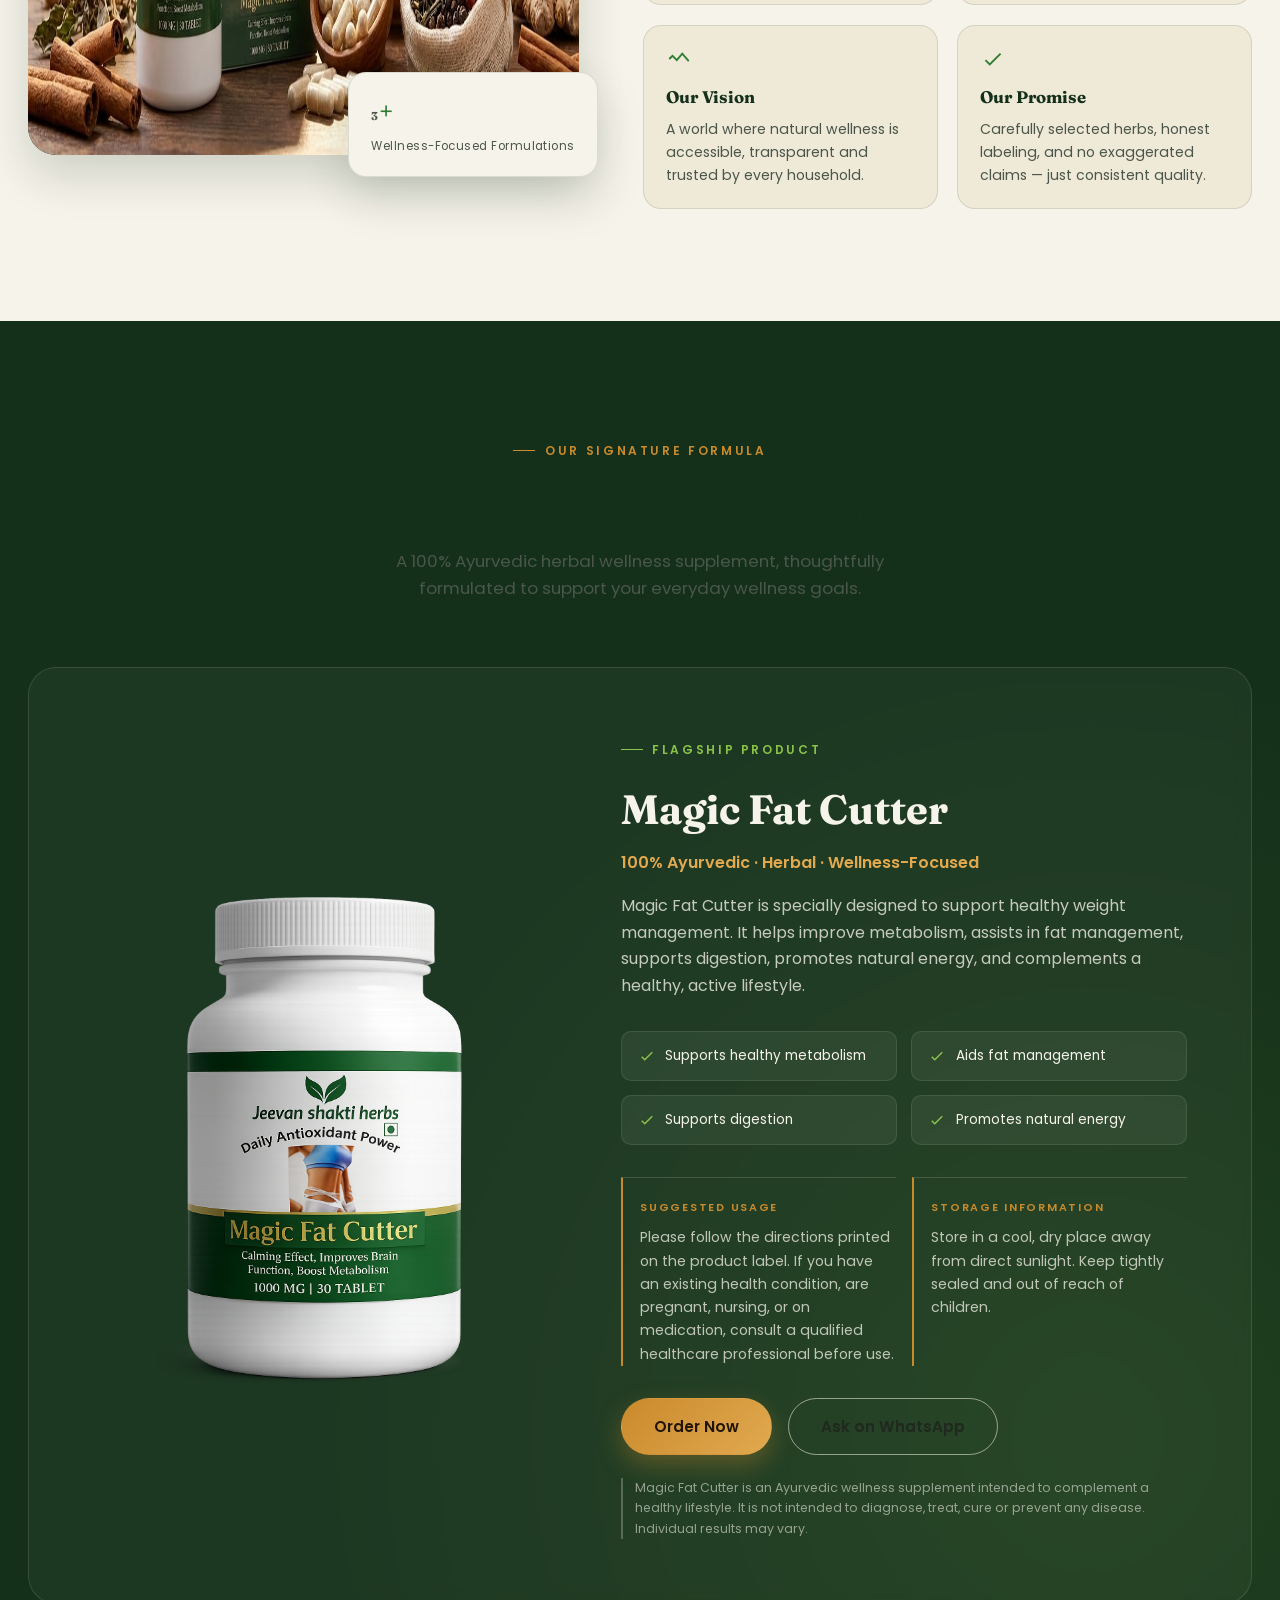
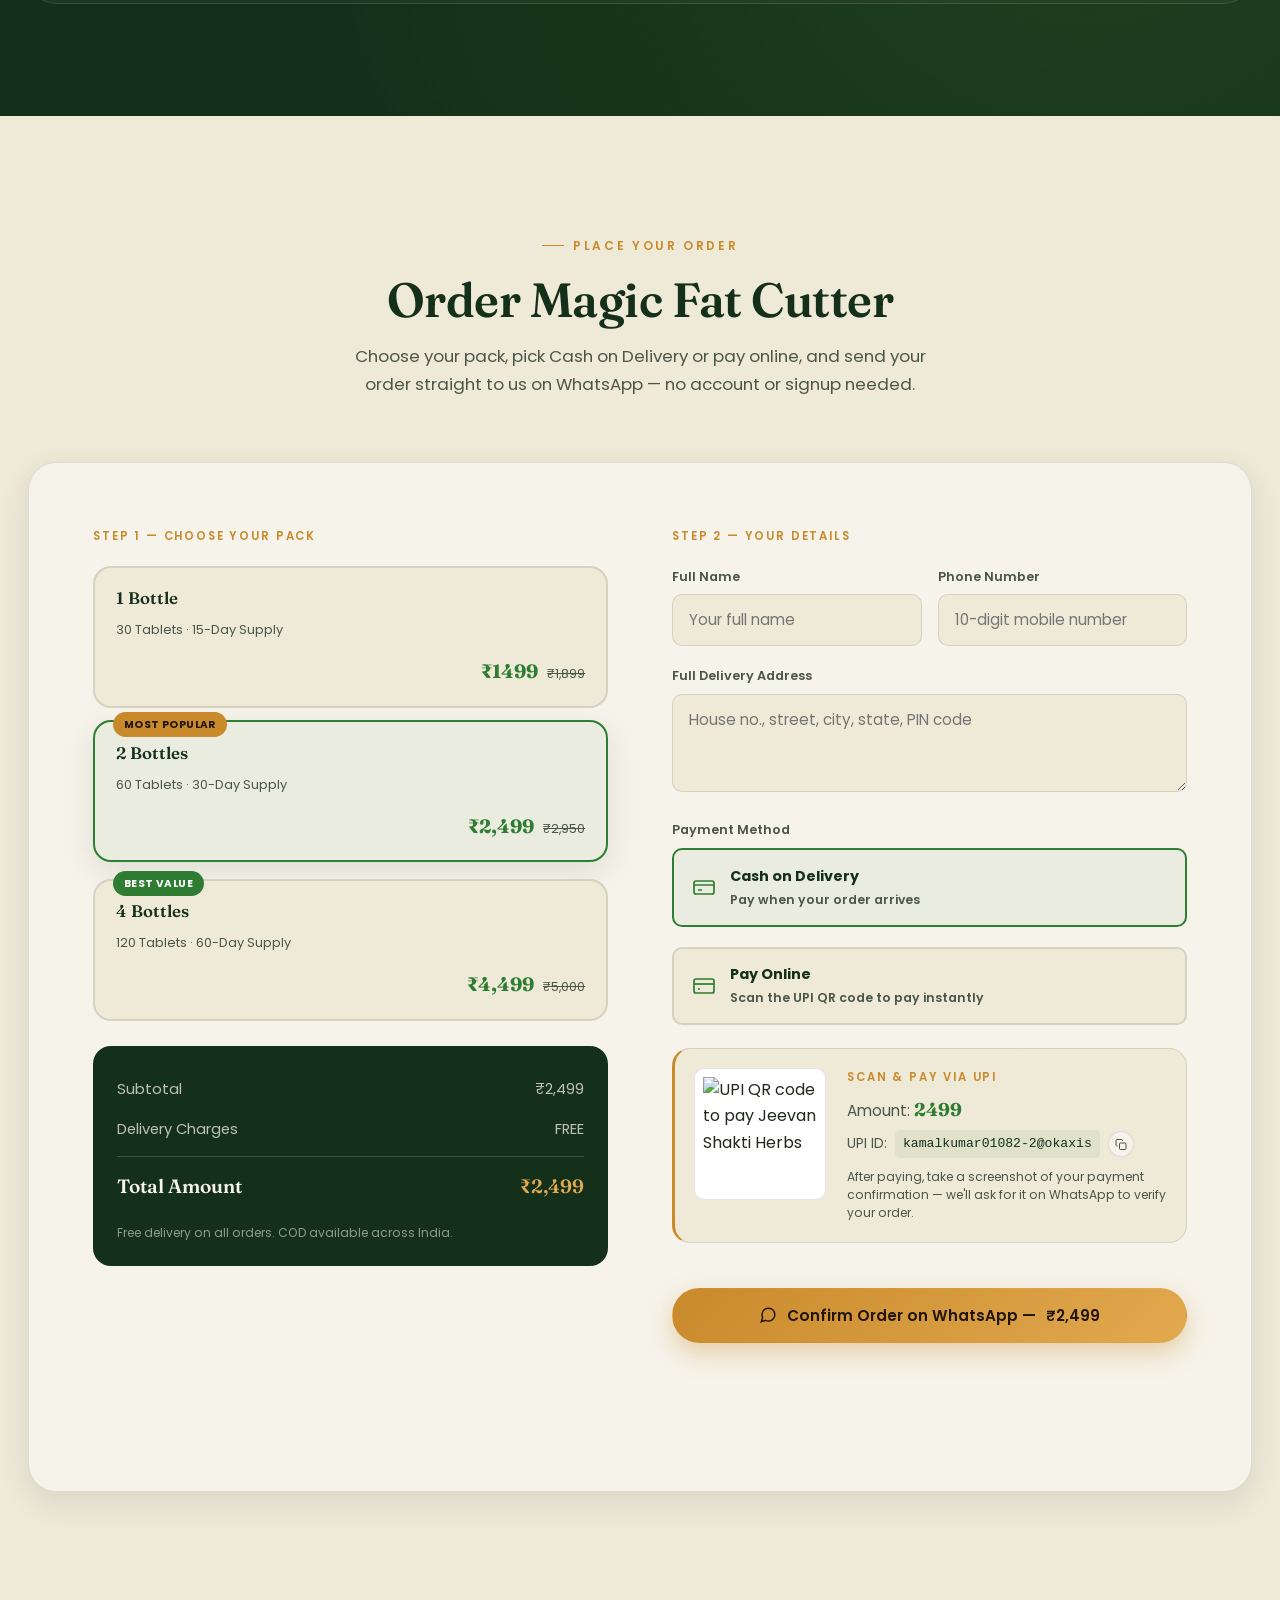
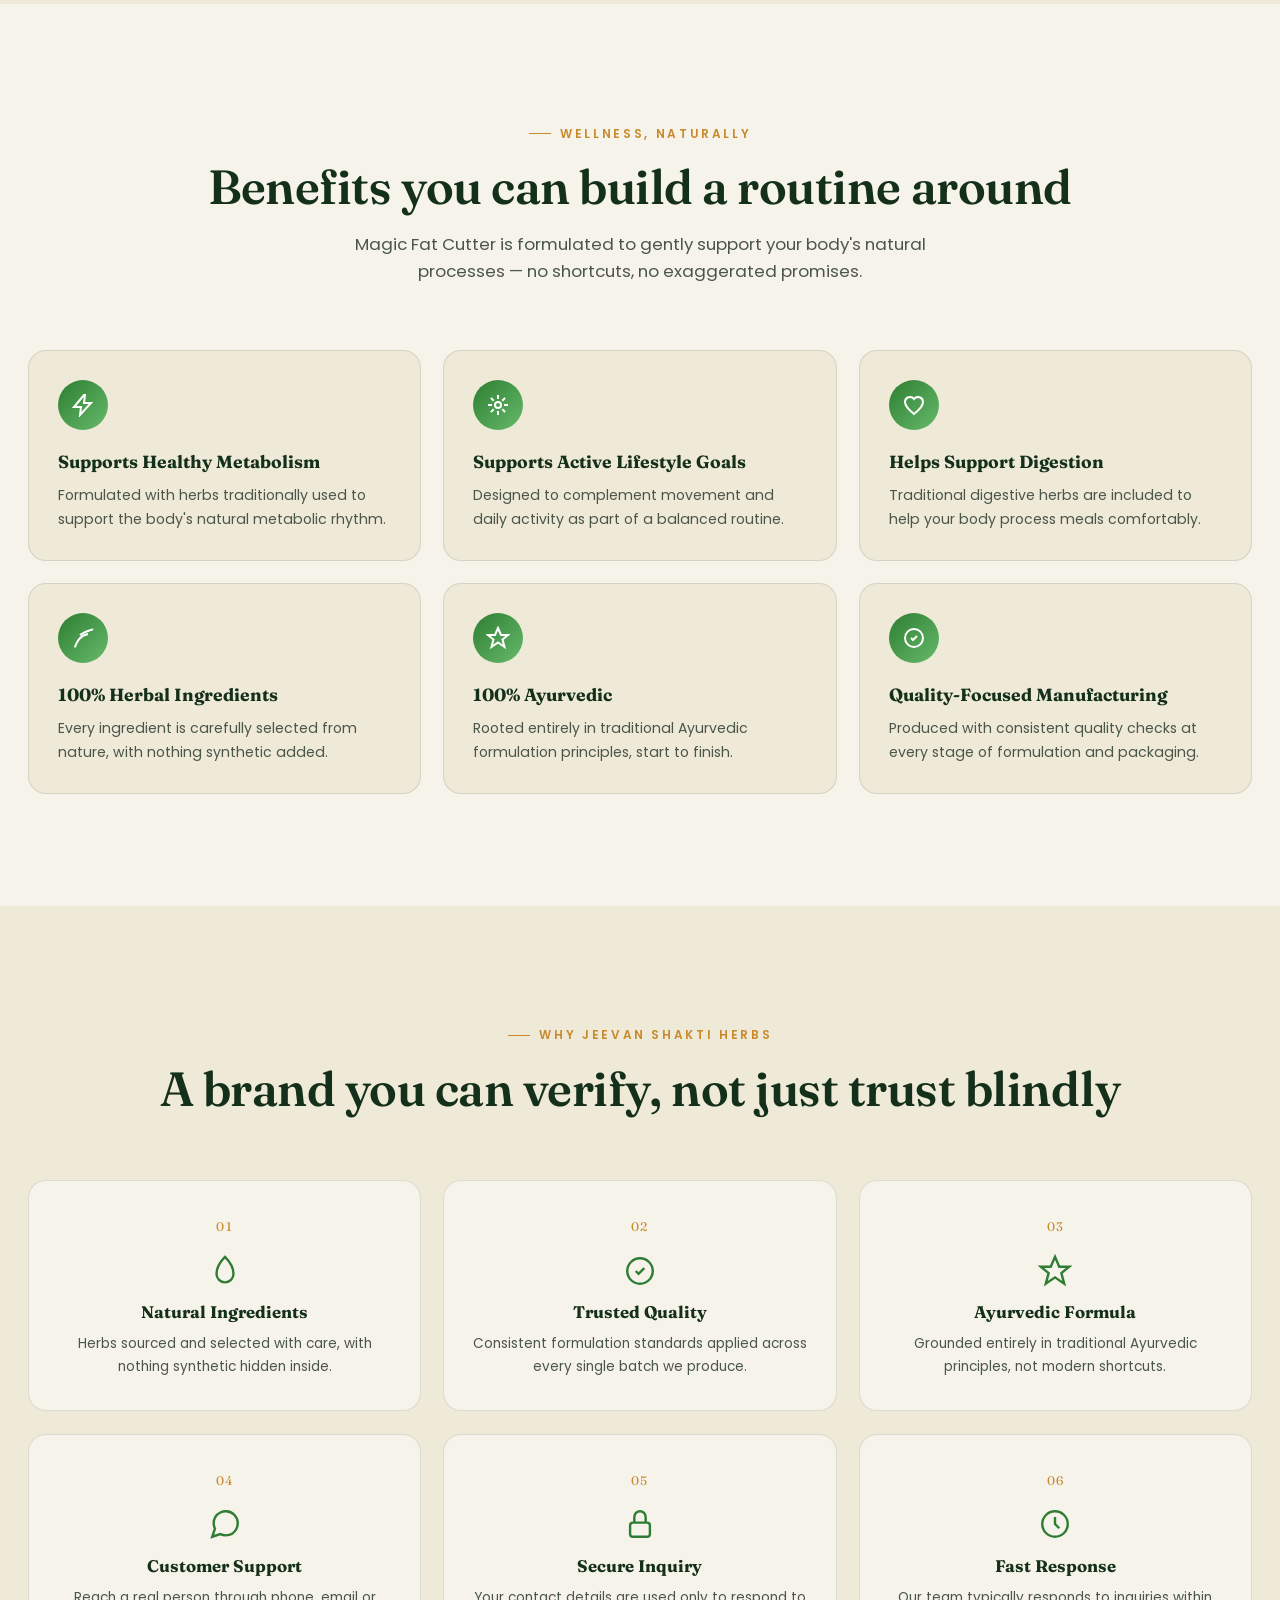
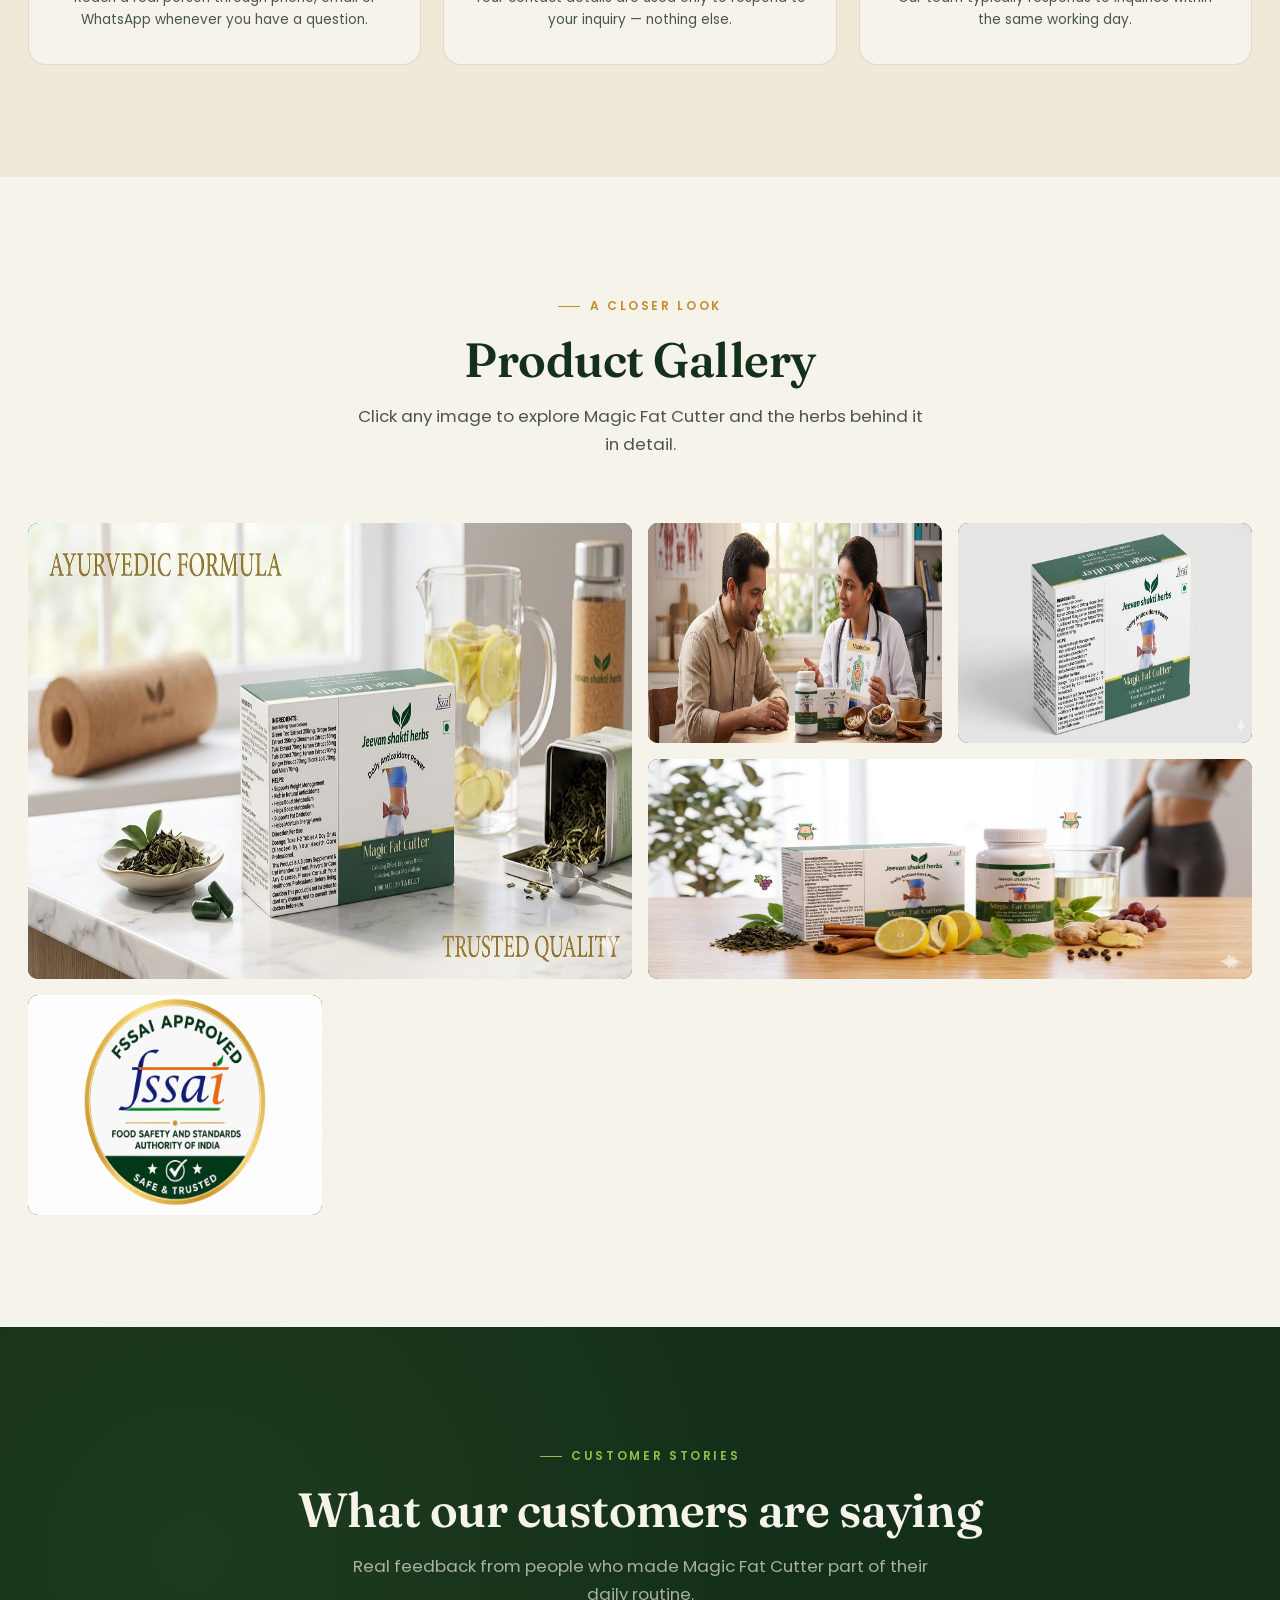
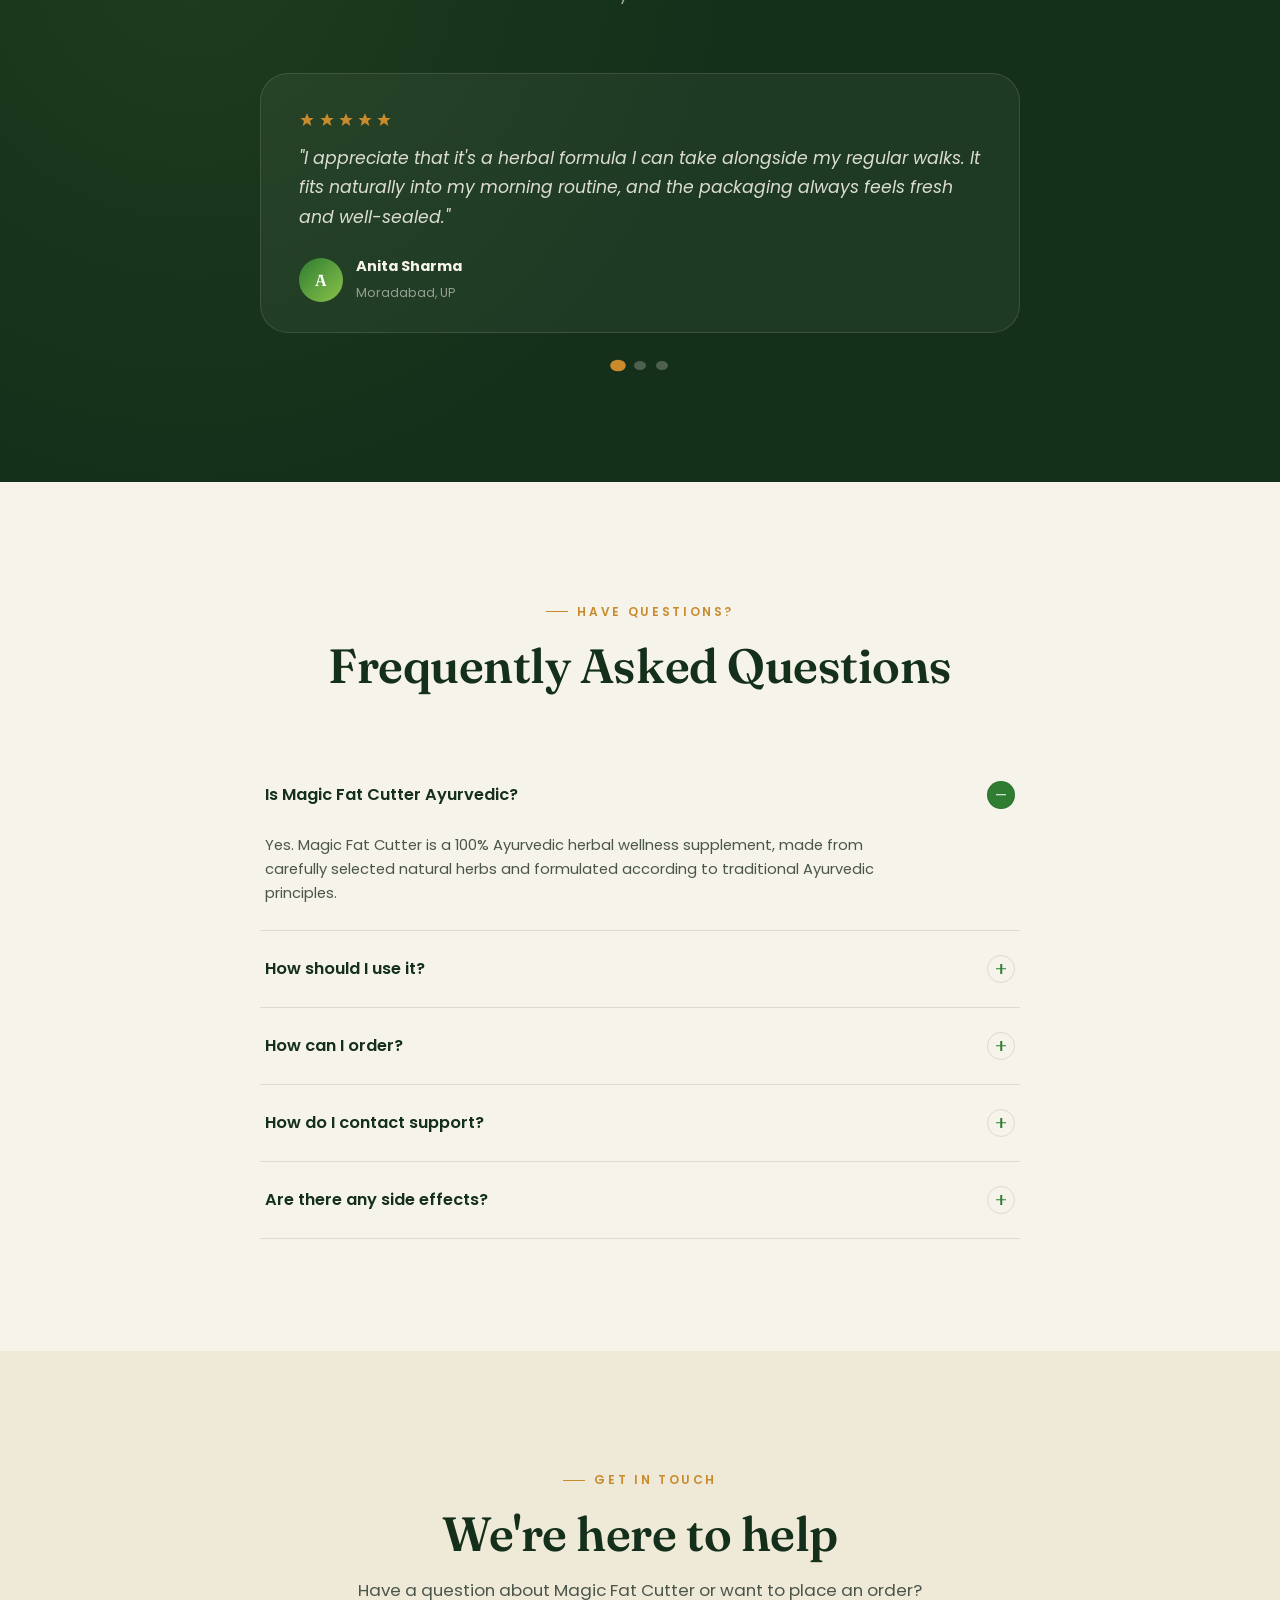
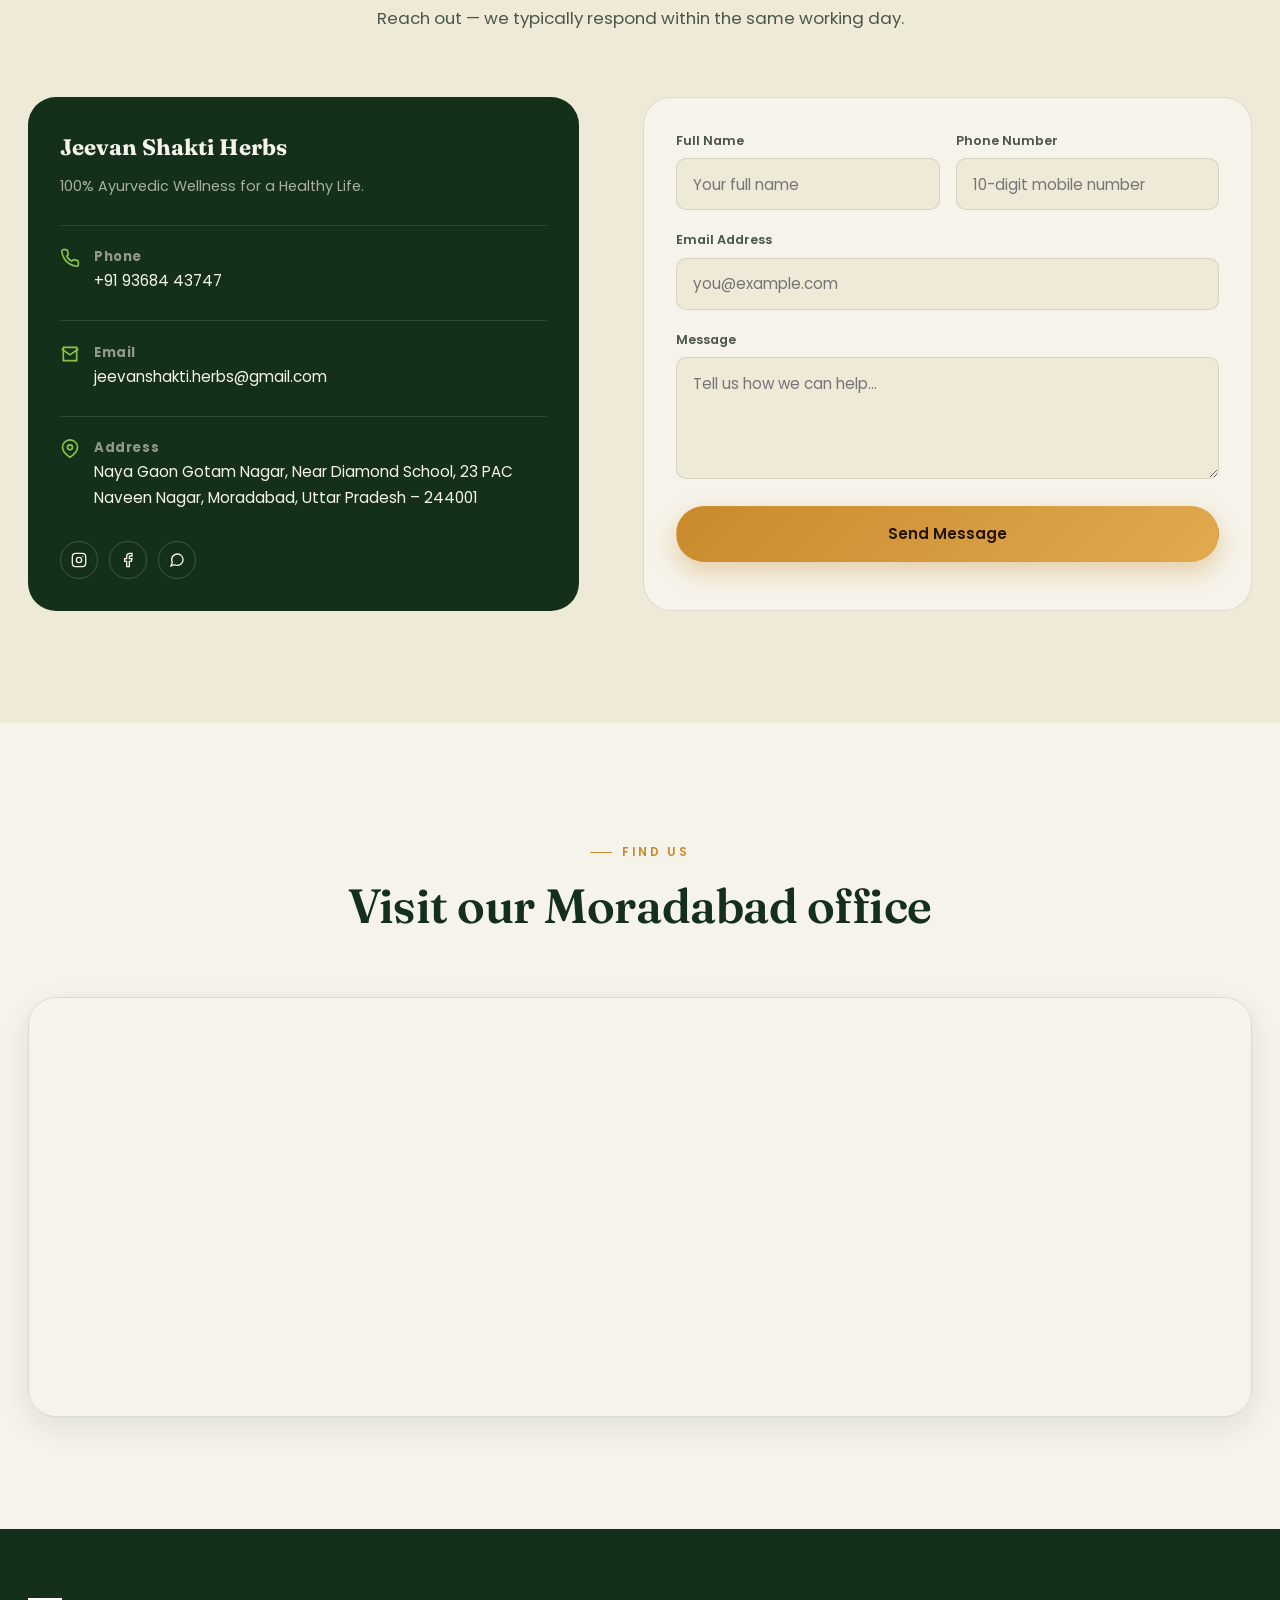
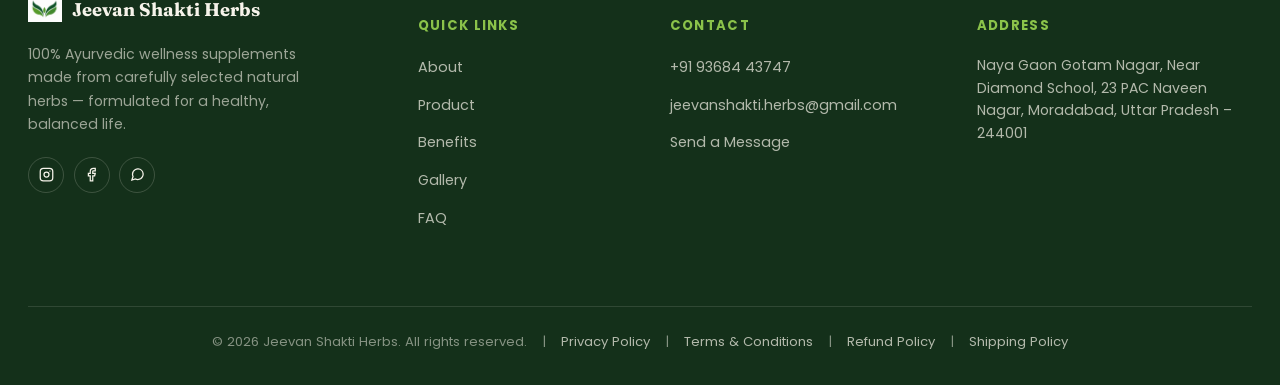
==== commit e9ae9b7b: "update website" ====
--- a/index.html
+++ b/index.html
@@ -193,7 +193,7 @@
         <div class="ring-decor r1" aria-hidden="true"></div>
         <div class="ring-decor r2" aria-hidden="true"></div>
         <div class="product-frame">
-          <img src="WhatsApp Image 2026-06-29 at 11.11.28 AM-removebg-preview-removebg-preview (1).jpg" alt="Magic Fat Cutter — Jeevan Shakti Herbs Ayurvedic supplement bottle" class="hero-product-photo">
+          <img src="jeewan-sakti-bottle-view.png" alt="Magic Fat Cutter — Jeevan Shakti Herbs Ayurvedic supplement bottle" class="hero-product-photo">
         </div>
         <div class="hero-badge">
           <svg viewBox="0 0 24 24" fill="none" stroke="currentColor" stroke-width="2"><path d="M9 12l2 2 4-4"/><circle cx="12" cy="12" r="10"/></svg>
@@ -266,7 +266,7 @@
 
       <div class="product-card" data-reveal>
         <div class="product-visual">
-          <img src="WhatsApp Image 2026-06-29 at 11.11.28 AM-removebg-preview-removebg-preview (1)-removebg-preview.jpg" alt="Magic Fat Cutter Ayurvedic supplement bottle by Jeevan Shakti Herbs" class="jar-illustration">
+          <img src="jeewan-sakti-bottle-view.png" alt="Magic Fat Cutter Ayurvedic supplement bottle by Jeevan Shakti Herbs" class="jar-illustration">
         </div>
 
         <div class="product-copy">
--- a/style.css
+++ b/style.css
@@ -1066,7 +1066,7 @@
   width: 100%;
   max-width: 340px;
   border-radius: var(--radius-lg);
-  box-shadow: 0 25px 60px rgba(0, 0, 0, 0.35);
+  box-shadow: 0 0px 0px rgba(0, 0, 0, 0.35);
 }
 
 .product-copy .eyebrow {
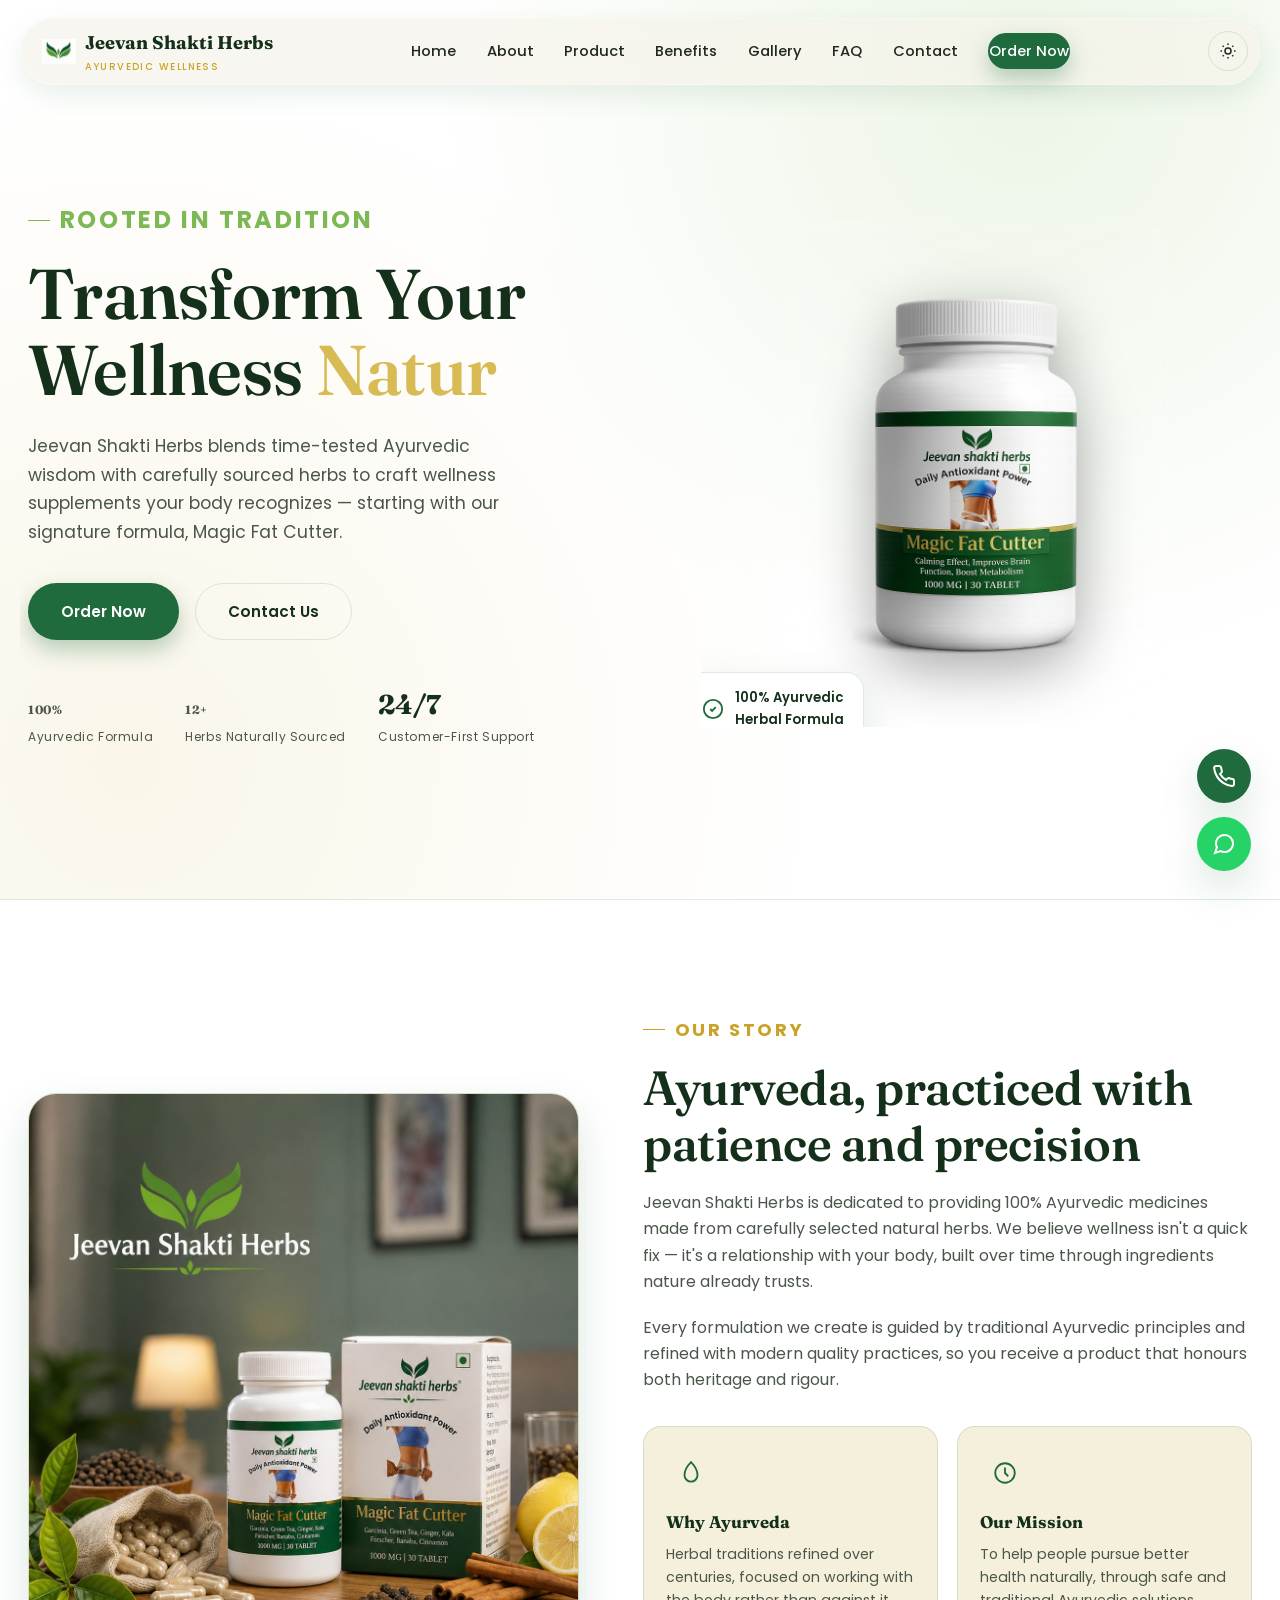
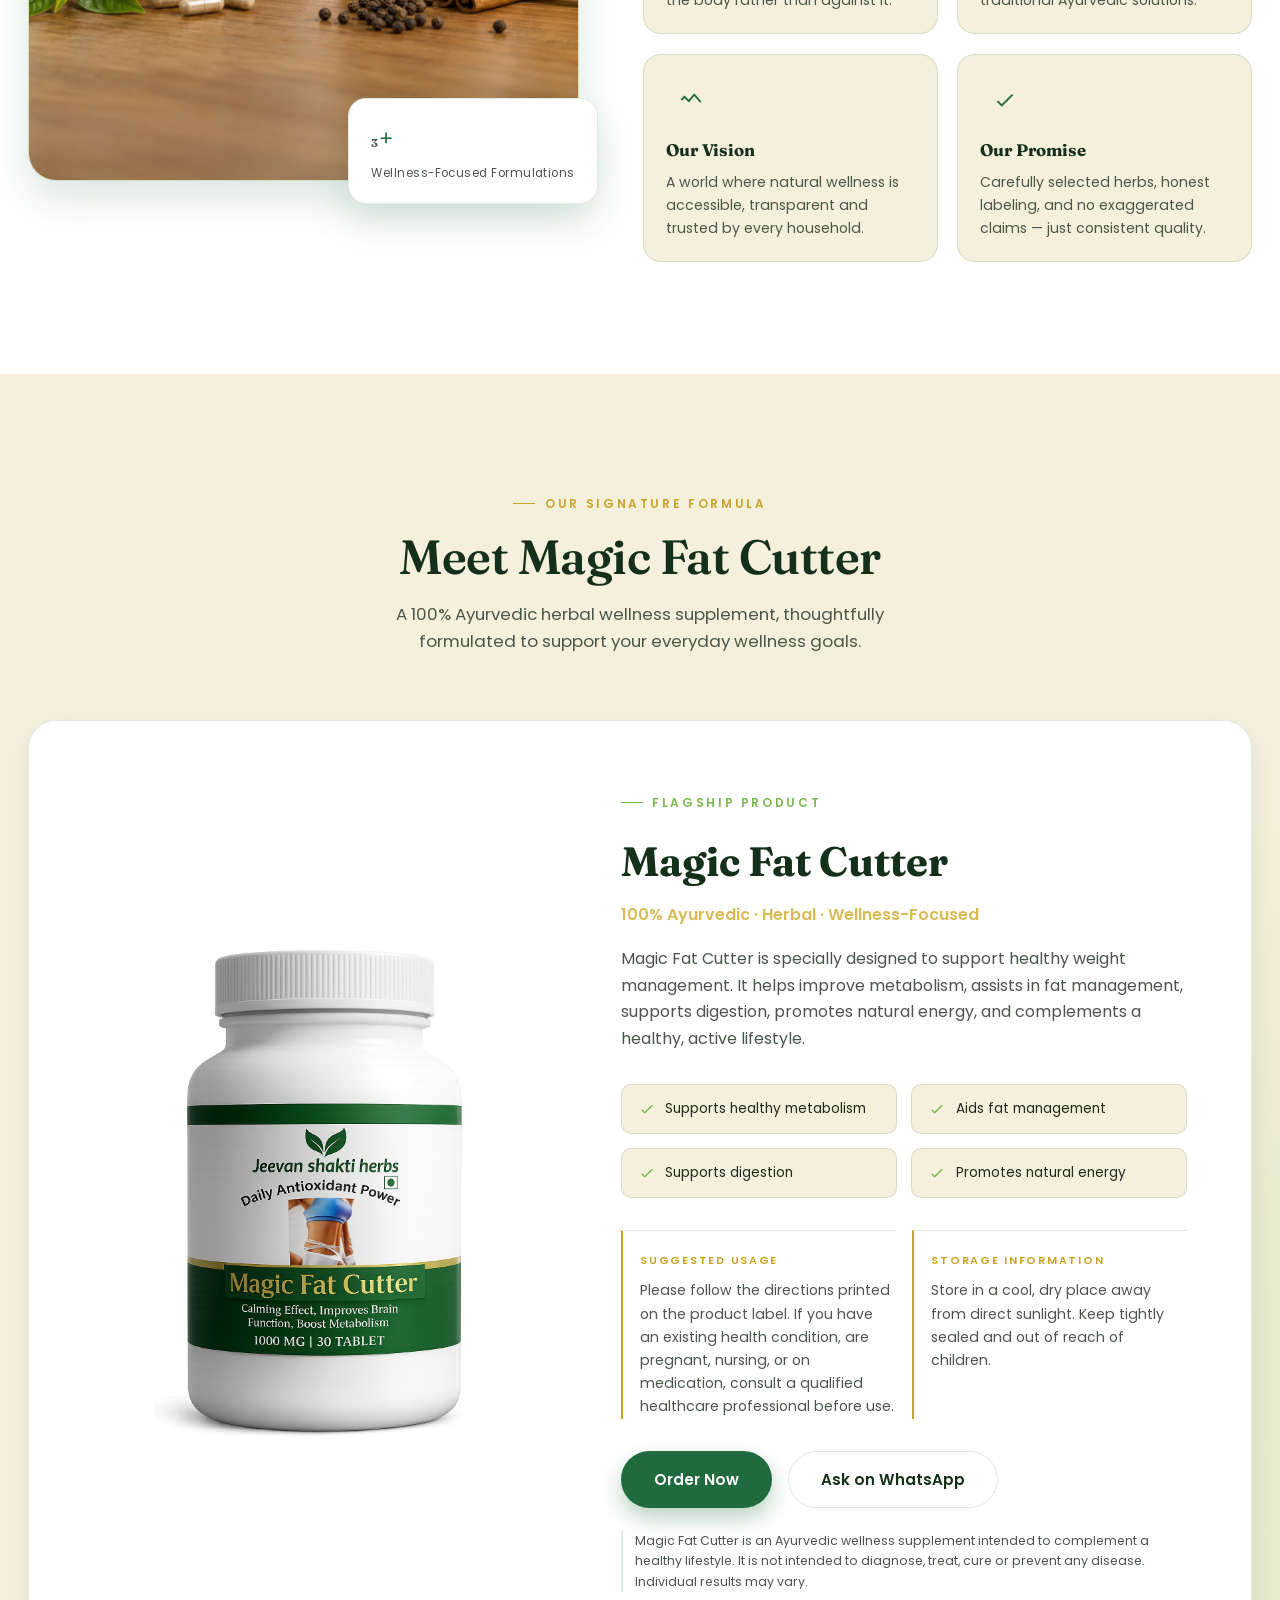
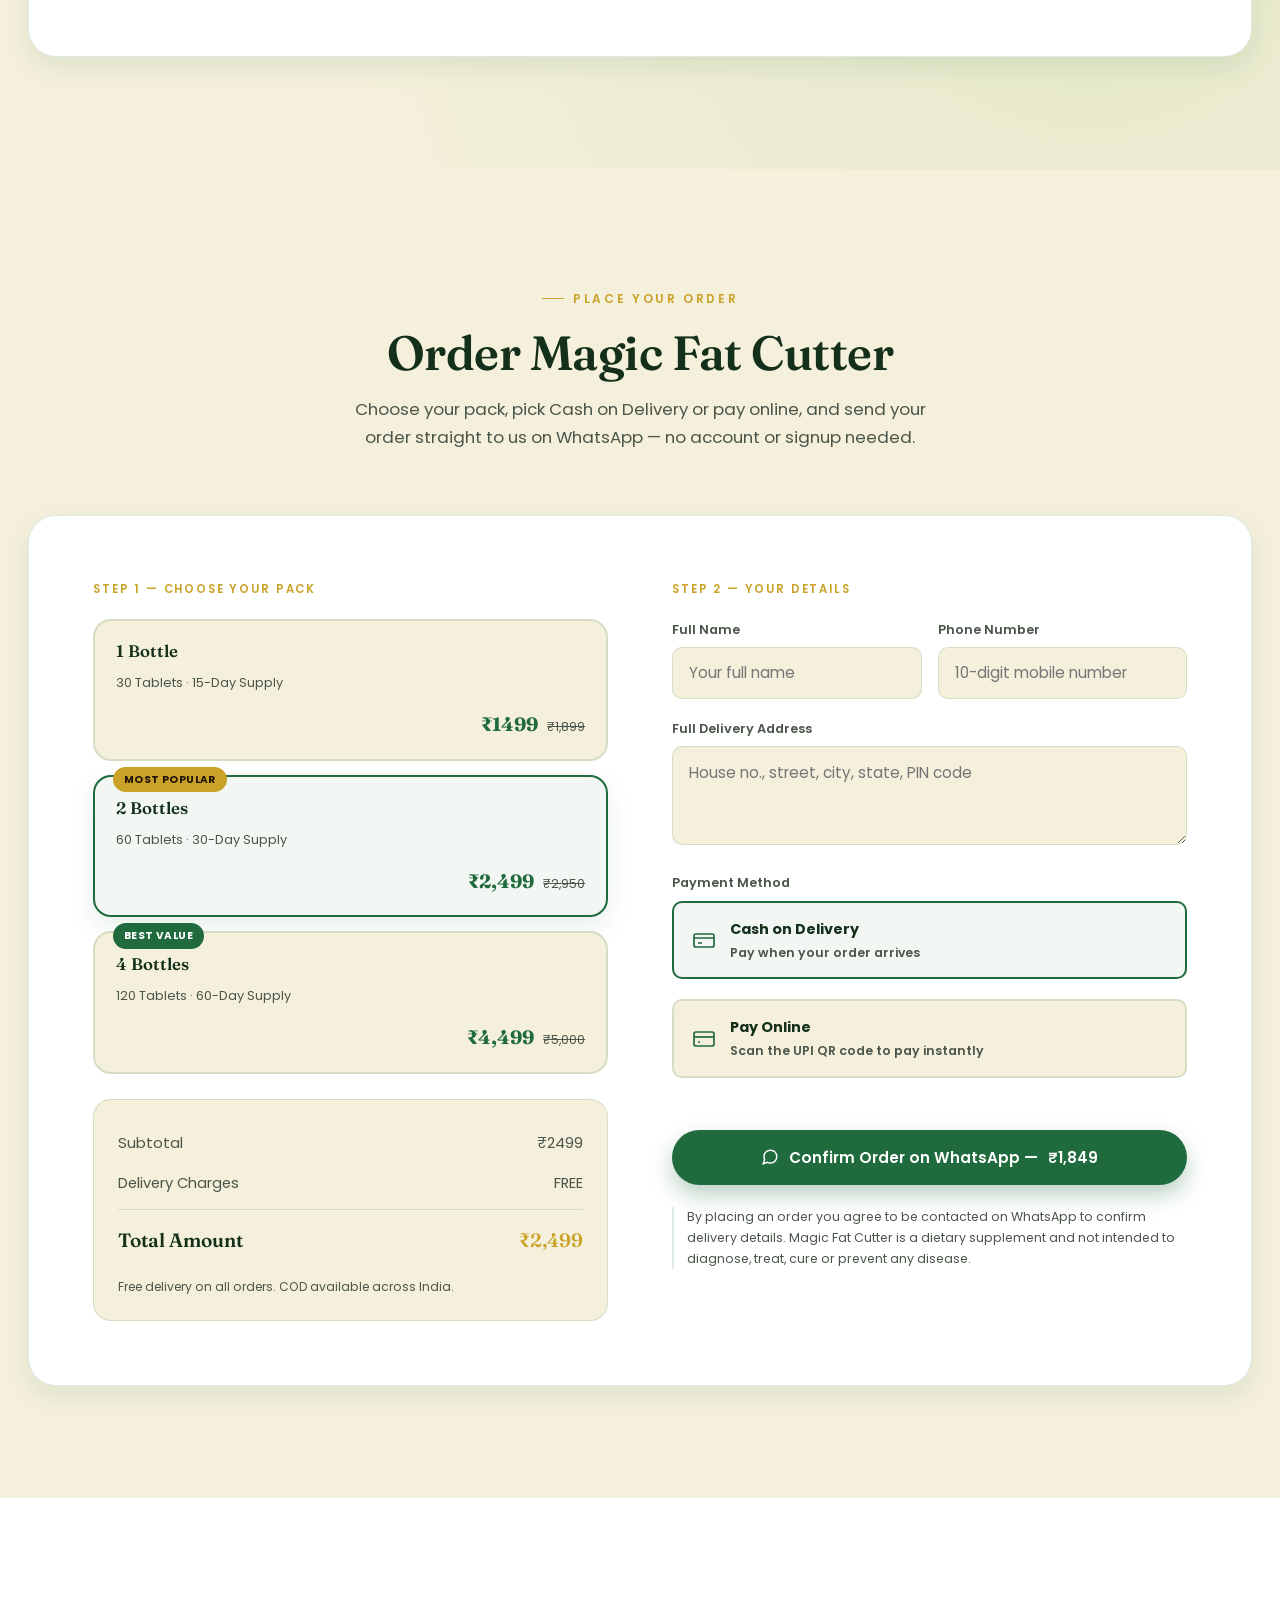
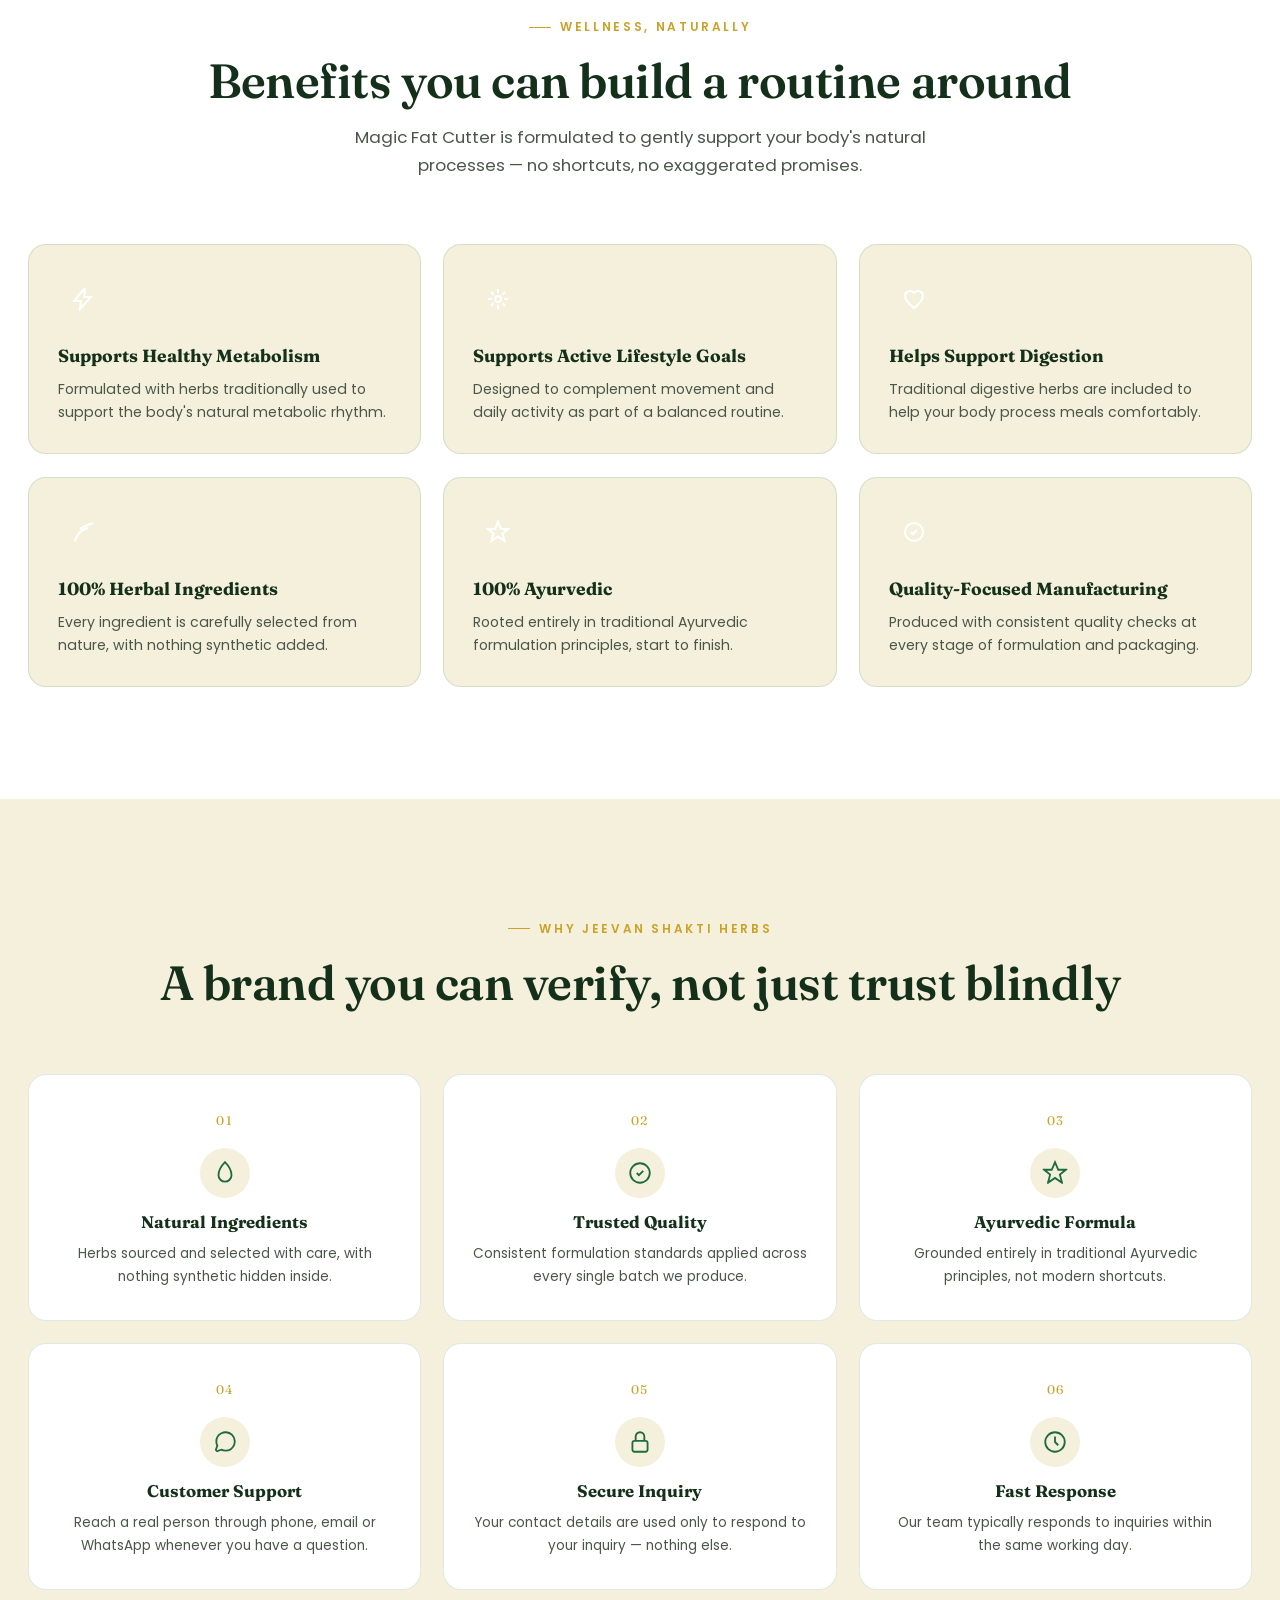
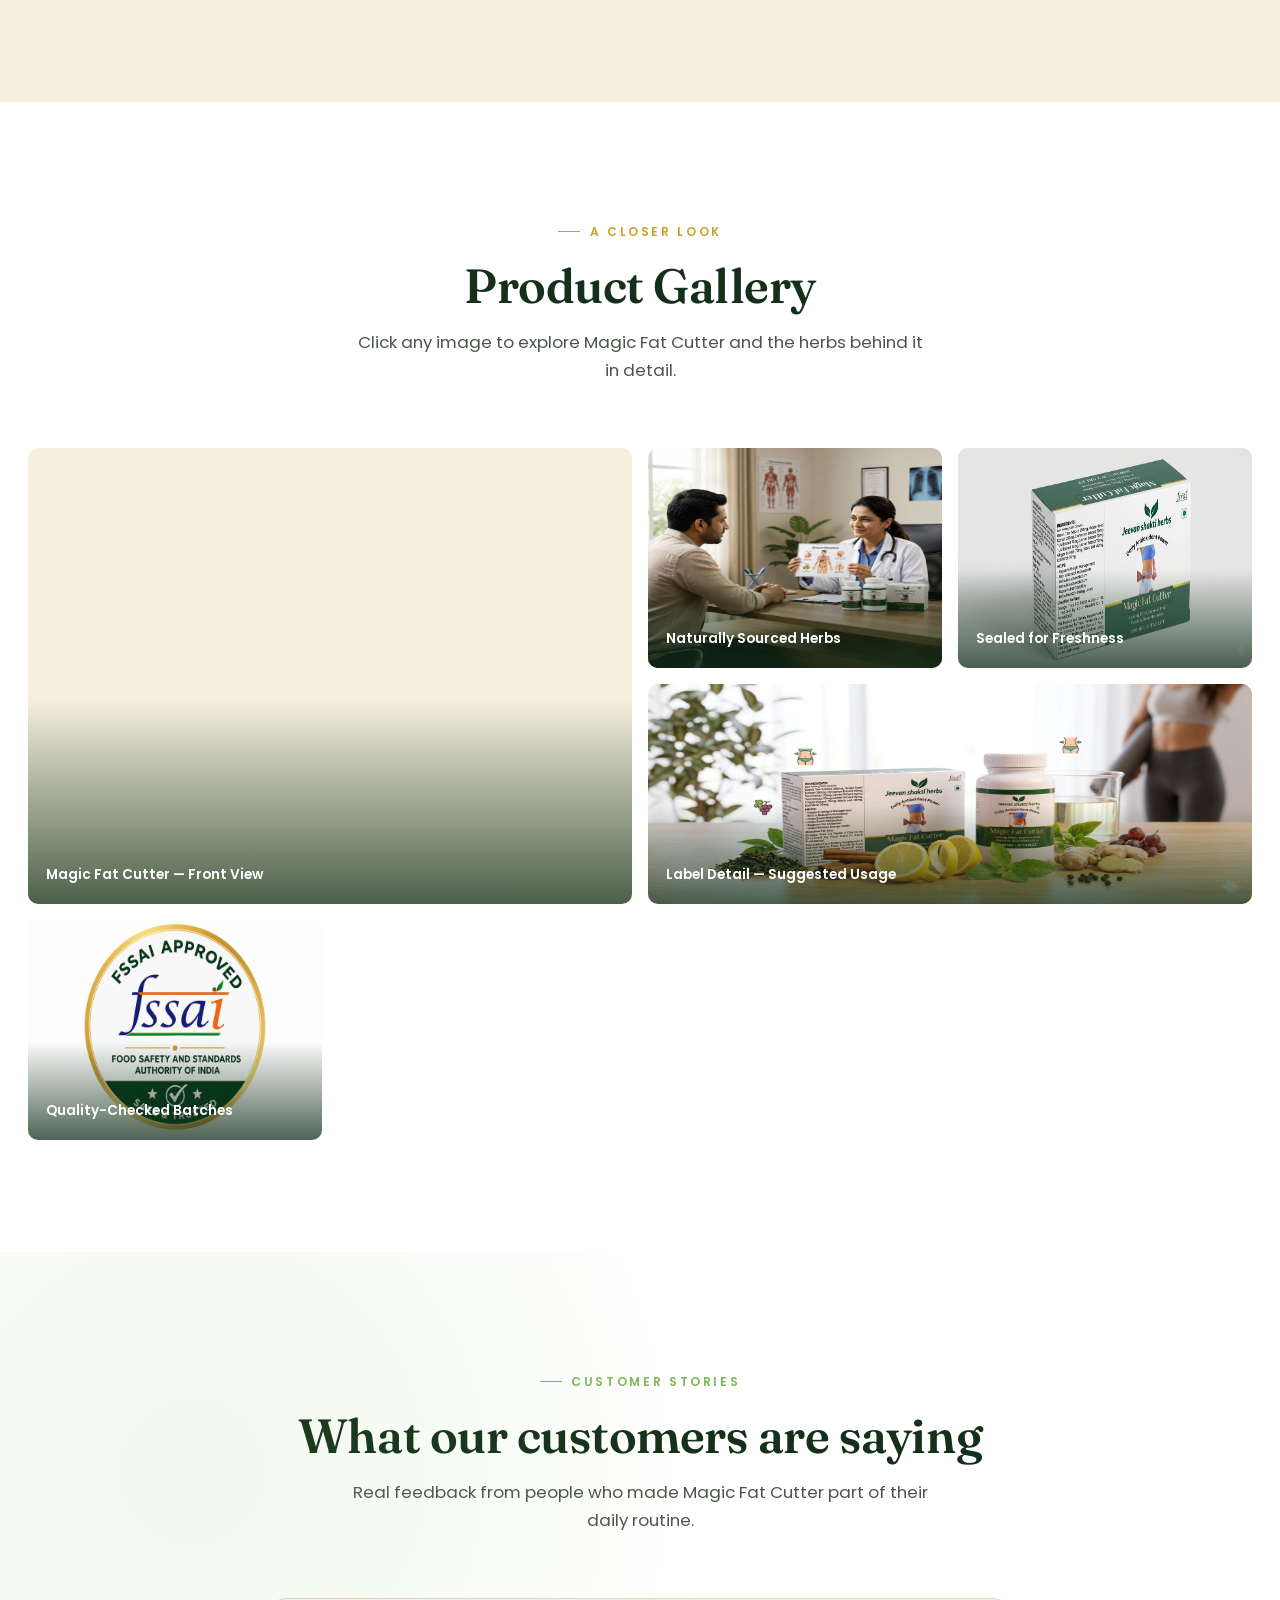
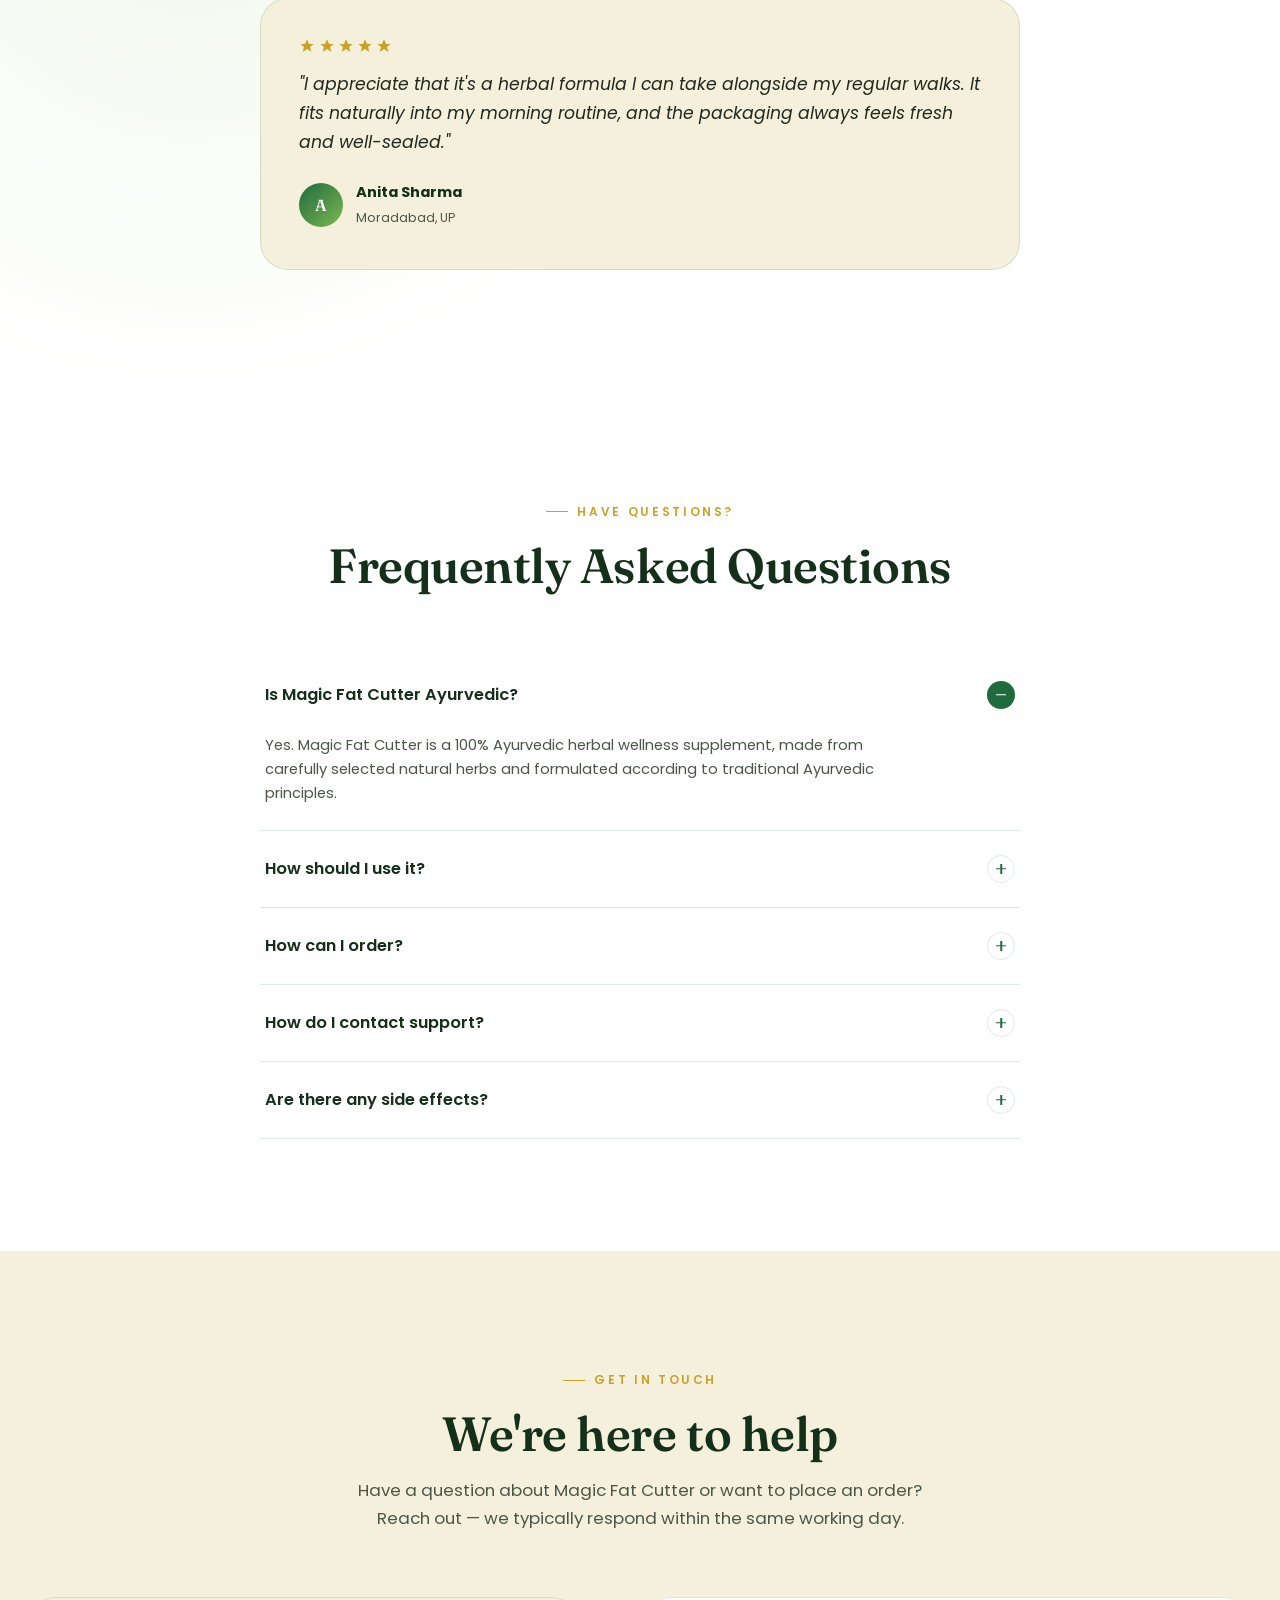
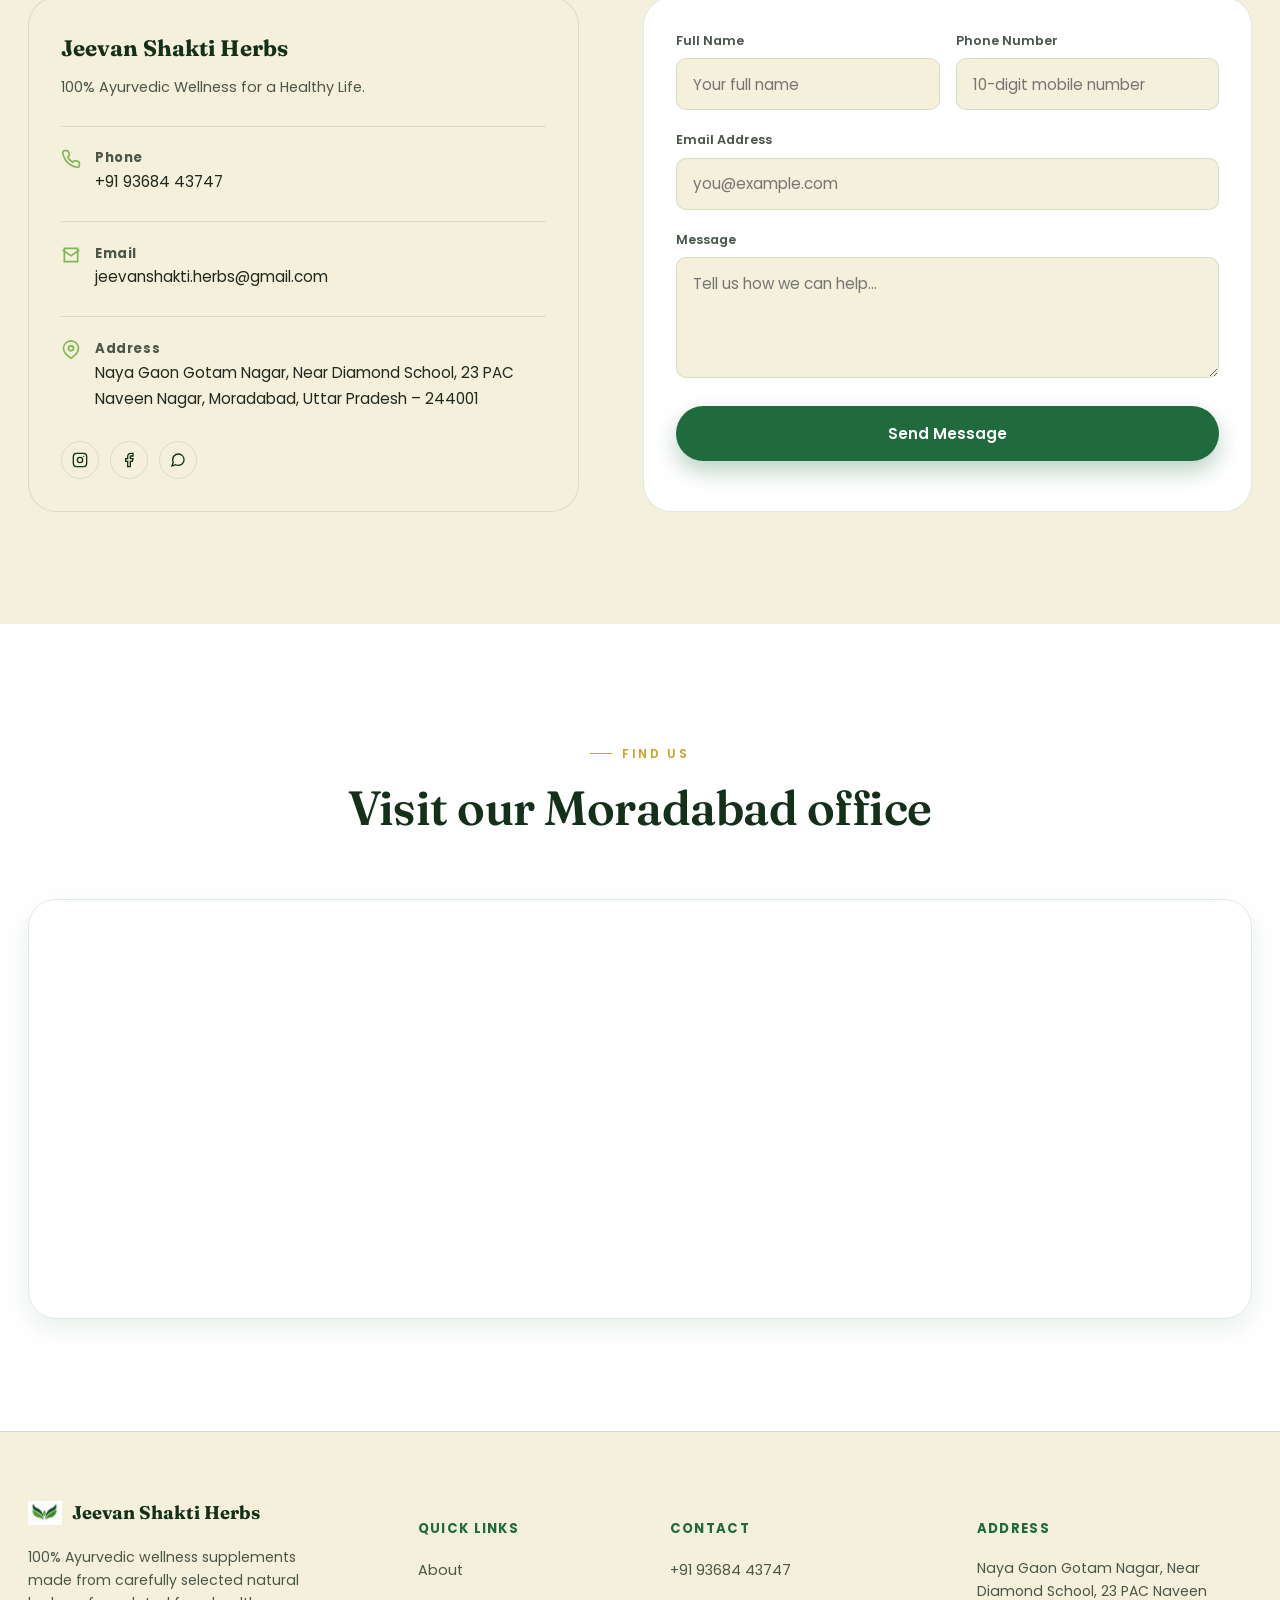
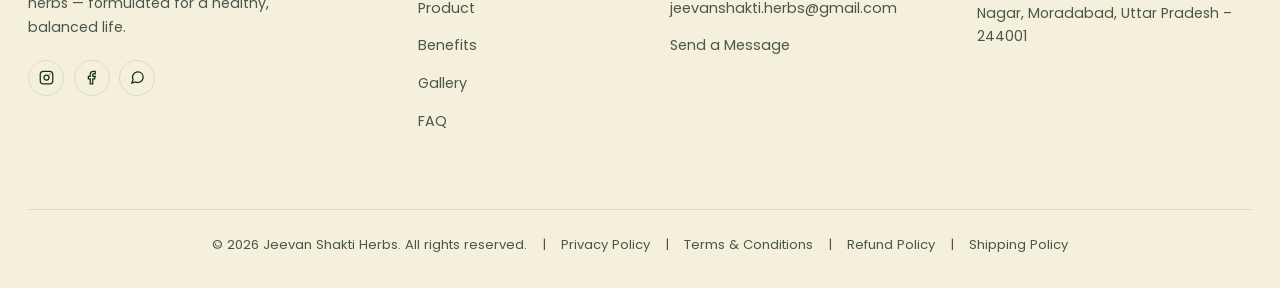
==== commit 8074e2fb: "update website" ====
--- a/index.html
+++ b/index.html
@@ -104,6 +104,7 @@
   ]
 }
 </script>
+<script src="https://checkout.razorpay.com/v1/checkout.js"></script>
 </head>
 <body>
 
@@ -159,7 +160,7 @@
 
     <div class="container">
       <div class="hero-content">
-        <span class="eyebrow hero-eyebrow">Rooted in Tradition</span>
+        <span class="eyebrow hero-eyebrow"><h1>Rooted in Tradition</h1></span>
         <h1 class="hero-title">
           Transform Your<br>
           Wellness <span class="typed-wrap"></span><span class="cursor-blink" aria-hidden="true"></span>
@@ -214,7 +215,7 @@
       <div class="about-grid">
         <div class="about-visual" data-reveal>
           <div class="leaf-frame">
-            <img src="WhatsApp Image 2026-06-28 at 2.48.29 PM.jpeg" alt="Healthcare professional discussing Magic Fat Cutter with a customer" loading="lazy">
+            <img src="leaf_frame_photo.jpeg" alt="Healthcare professional discussing Magic Fat Cutter with a customer" loading="lazy">
           </div>
           <div class="float-card">
             <strong><span data-counter="3" data-suffix="">0</span>+</strong>
@@ -223,8 +224,8 @@
         </div>
 
         <div class="about-copy">
-          <span class="eyebrow">Our Story</span>
-          <h2 class="section-title" data-reveal>Ayurveda, practiced with patience and precision</h2>
+          <span class="eyebrow"><h1>Our Story</h1></span>
+          <h3 class="section-title" data-reveal>Ayurveda, practiced with patience and precision</h3>
           <p data-reveal>Jeevan Shakti Herbs is dedicated to providing 100% Ayurvedic medicines made from carefully selected natural herbs. We believe wellness isn't a quick fix — it's a relationship with your body, built over time through ingredients nature already trusts.</p>
           <p data-reveal data-reveal-delay="1">Every formulation we create is guided by traditional Ayurvedic principles and refined with modern quality practices, so you receive a product that honours both heritage and rigour.</p>
 
@@ -411,7 +412,7 @@
                   </div>
                 </label>
                 <label class="payment-option">
-                  <input type="radio" name="payment" value="Online">
+                  <input type="radio" name="payment" value="Razorpay">
                   <div class="payment-option-card">
                     <svg viewBox="0 0 24 24" fill="none" stroke="currentColor" stroke-width="1.7"><rect x="2" y="5" width="20" height="14" rx="2"/><path d="M2 10h20"/><path d="M6 15h2"/></svg>
                     <div>
@@ -421,24 +422,12 @@
                   </div>
                 </label>
               </div>
-
-              <div class="upi-qr-panel" id="upi-qr-panel" hidden>
-                <div class="upi-qr-image-wrap">
-                  <img id="upi-qr-image" src="" alt="UPI QR code to pay Jeevan Shakti Herbs" width="180" height="180" loading="lazy">
-                  <p class="upi-qr-error" id="upi-qr-error" hidden>QR code couldn't load. Please use the UPI ID below to pay manually.</p>
-                </div>
-                <div class="upi-qr-details">
-                  <span class="sp-eyebrow">Scan &amp; Pay via UPI</span>
-                  <p class="upi-qr-amount">Amount: <strong id="upi-qr-amount">2499</strong></p>
-                  <p class="upi-qr-id">UPI ID: <code id="upi-id-text">kamalkumar01082-2@okaxis</code>
-                    <button type="button" class="upi-copy-btn" id="upi-copy-btn" aria-label="Copy UPI ID">
-                      <svg viewBox="0 0 24 24" fill="none" stroke="currentColor" stroke-width="2"><rect x="9" y="9" width="13" height="13" rx="2"/><path d="M5 15H4a2 2 0 01-2-2V4a2 2 0 012-2h9a2 2 0 012 2v1"/></svg>
-                    </button>
-                  </p>
-                  <p class="upi-qr-note">After paying, take a screenshot of your payment confirmation — we'll ask for it on WhatsApp to verify your order.</p>
-                </div>
-              </div>
-            </div>
+            </div>
+            <div class="razorpay-panel" id="razorpay-panel" hidden style="margin-top:1rem; background:var(--parchment-warm); border:1px solid var(--line); border-left:3px solid var(--turmeric); border-radius:var(--radius-md); padding:1.2rem;">
+  <p style="font-size:0.9rem; color:var(--ink-soft); margin-bottom:1rem;">Click below to securely pay <strong id="rzp-amount-display">₹2,499</strong> via Razorpay.</p>
+  <button type="button" id="razorpay-pay-btn" class="btn btn-primary btn-block">Pay Now with Razorpay</button>
+  <p id="rzp-status" style="font-size:0.8rem; color:var(--primary-green); margin-top:0.7rem; display:none;"></p>
+</div>
 
             <button type="submit" class="btn btn-primary btn-block btn-order-submit">
               <svg viewBox="0 0 24 24" fill="none" stroke="currentColor" stroke-width="2"><path d="M21 11.5a8.38 8.38 0 01-.9 3.8 8.5 8.5 0 01-7.6 4.7 8.38 8.38 0 01-3.8-.9L3 21l1.9-5.7a8.38 8.38 0 01-.9-3.8 8.5 8.5 0 014.7-7.6 8.38 8.38 0 013.8-.9h.5a8.48 8.48 0 018 8v.5z"/></svg>
@@ -561,12 +550,21 @@
 
       <div class="gallery-grid" data-reveal>
         <div class="gallery-item" data-caption="Magic Fat Cutter — front view">
-          <div class="gallery-visual"><img src="WhatsApp Image 2026-06-28 at 2.48.23 PM.jpeg" alt="Magic Fat Cutter bottle front view" loading="lazy" controls></div>
+          <div class="gallery-visual"><div class="video-wrap">
+  <iframe 
+    src="https://youtu.be/pSt5KUlCYds?si=6atSMmmu7BuPJ0Bv" 
+    title="Jeevan Shakti Herbs Video" 
+    frameborder="0" 
+    allow="accelerometer; autoplay; clipboard-write; encrypted-media; gyroscope; picture-in-picture; web-share" 
+    allowfullscreen
+    loading="lazy">
+  </iframe>
+</div></div>
           <div class="gallery-overlay"><span>Magic Fat Cutter — Front View</span></div>
           <div class="gallery-zoom-icon"><svg viewBox="0 0 24 24" fill="none" stroke="currentColor" stroke-width="2.2"><circle cx="11" cy="11" r="7"/><path d="M21 21l-4.3-4.3M11 8v6M8 11h6"/></svg></div>
         </div>
         <div class="gallery-item" data-caption="Herbal ingredients used in our formulations">
-          <div class="gallery-visual"><img src="WhatsApp Image 2026-06-28 at 2.48.24 PM.jpeg" alt="Herbal ingredients and Magic Fat Cutter capsules with tea being prepared" loading="lazy"></div>
+          <div class="gallery-visual"><img src="source_herbs.jpeg" alt="Herbal ingredients and Magic Fat Cutter capsules with tea being prepared" loading="lazy"></div>
           <div class="gallery-overlay"><span>Naturally Sourced Herbs</span></div>
           <div class="gallery-zoom-icon"><svg viewBox="0 0 24 24" fill="none" stroke="currentColor" stroke-width="2.2"><circle cx="11" cy="11" r="7"/><path d="M21 21l-4.3-4.3M11 8v6M8 11h6"/></svg></div>
         </div>
@@ -898,5 +896,123 @@
 
 <script>document.getElementById('footer-year').textContent = new Date().getFullYear();</script>
 <script src="script.js"></script>
+<script>
+(function () {
+  const paymentRadios = document.querySelectorAll('input[name="payment"]');
+  const rzpPanel = document.getElementById('razorpay-panel');
+  const rzpAmountDisplay = document.getElementById('rzp-amount-display');
+  const rzpStatus = document.getElementById('rzp-status');
+  const payBtn = document.getElementById('razorpay-pay-btn');
+  let lastPaymentId = '';
+
+  function getSelectedPack() {
+    const checked = document.querySelector('input[name="pack"]:checked');
+    return checked ? checked.value : null;
+  }
+  function getSelectedAmount() {
+    const checked = document.querySelector('input[name="pack"]:checked');
+    return checked ? parseInt(checked.getAttribute('data-price'), 10) : 0;
+  }
+  function updateRzpAmount() {
+    rzpAmountDisplay.textContent = '₹' + getSelectedAmount().toLocaleString('en-IN');
+    rzpStatus.style.display = 'none';
+  }
+
+  paymentRadios.forEach(r => r.addEventListener('change', () => {
+    if (r.value === 'Razorpay' && r.checked) {
+      rzpPanel.hidden = false;
+      updateRzpAmount();
+    } else {
+      rzpPanel.hidden = true;
+    }
+  }));
+  document.querySelectorAll('input[name="pack"]').forEach(r => r.addEventListener('change', updateRzpAmount));
+
+  payBtn.addEventListener('click', async function () {
+    const name = document.getElementById('order-name').value.trim();
+    const phone = document.getElementById('order-phone').value.trim();
+    const pack = getSelectedPack();
+
+    if (!name || !phone) {
+      alert('Please enter your name and phone number before paying.');
+      return;
+    }
+
+    payBtn.disabled = true;
+    payBtn.textContent = 'Please wait...';
+
+    try {
+      const orderRes = await fetch('create-order.php', {
+        method: 'POST',
+        headers: { 'Content-Type': 'application/json' },
+        body: JSON.stringify({ pack })
+      });
+      const orderData = await orderRes.json();
+
+      if (!orderRes.ok) {
+        alert('Could not start payment: ' + (orderData.error || 'Unknown error'));
+        payBtn.disabled = false;
+        payBtn.textContent = 'Pay Now with Razorpay';
+        return;
+      }
+
+      const options = {
+        key: orderData.key_id,
+        amount: orderData.amount,
+        currency: orderData.currency,
+        order_id: orderData.order_id,
+        name: "Jeevan Shakti Herbs",
+        description: "Magic Fat Cutter Order",
+        image: "Gemini_Generated_Image_wj06xawj06xawj06.png",
+        prefill: { name: name, contact: phone },
+        theme: { color: "#1F6B3D" },
+        handler: async function (response) {
+          const verifyRes = await fetch('verify-payment.php', {
+            method: 'POST',
+            headers: { 'Content-Type': 'application/json' },
+            body: JSON.stringify({
+              razorpay_order_id: response.razorpay_order_id,
+              razorpay_payment_id: response.razorpay_payment_id,
+              razorpay_signature: response.razorpay_signature
+            })
+          });
+          const verifyData = await verifyRes.json();
+
+          if (verifyData.success) {
+            lastPaymentId = verifyData.payment_id;
+            rzpStatus.style.display = 'block';
+            rzpStatus.textContent = '✓ Payment verified! Payment ID: ' + lastPaymentId + '. Now click "Confirm Order on WhatsApp" below.';
+          } else {
+            alert('Payment could not be verified. Please contact us on WhatsApp with your payment details.');
+          }
+          payBtn.disabled = false;
+          payBtn.textContent = 'Pay Now with Razorpay';
+        },
+        modal: {
+          ondismiss: function () {
+            payBtn.disabled = false;
+            payBtn.textContent = 'Pay Now with Razorpay';
+          }
+        }
+      };
+
+      const rzp = new Razorpay(options);
+      rzp.on('payment.failed', function (response) {
+        alert('Payment failed: ' + response.error.description);
+        payBtn.disabled = false;
+        payBtn.textContent = 'Pay Now with Razorpay';
+      });
+      rzp.open();
+
+    } catch (err) {
+      alert('Something went wrong. Please try again or contact us on WhatsApp.');
+      payBtn.disabled = false;
+      payBtn.textContent = 'Pay Now with Razorpay';
+    }
+  });
+
+  window.getRazorpayPaymentId = function () { return lastPaymentId; };
+})();
+</script>
 </body>
 </html>
--- a/style.css
+++ b/style.css
@@ -7,44 +7,29 @@
 
 /* ---------- 1. DESIGN TOKENS ---------- */
 :root {
-  /* Brand colors (as specified by client) */
   --primary-green: #2E7D32;
   --light-green: #66BB6A;
   --accent-green: #8BC34A;
-
-  /* Extended palette to support the herbarium direction */
   --forest-deep: #14301A;
-  /* near-black forest, headers/footer */
   --forest-mid: #1F4421;
-  /* secondary dark */
   --parchment: #F6F3EA;
-  /* warm off-white background, not stark white */
   --parchment-warm: #EFE9D8;
-  /* slightly deeper parchment for cards */
   --turmeric: #C98A2C;
-  /* single warm accent — CTAs, highlights */
   --turmeric-light: #E2A94F;
   --ink: #20281F;
-  /* dark text, slightly green-black, not pure black */
   --ink-soft: #4B564A;
   --line: rgba(32, 40, 31, 0.12);
   --glass-bg: rgba(246, 243, 234, 0.72);
   --glass-border: rgba(255, 255, 255, 0.35);
   --shadow-soft: 0 10px 30px rgba(20, 48, 26, 0.10);
   --shadow-lift: 0 20px 45px rgba(20, 48, 26, 0.18);
-
-  /* Typography */
   --font-display: 'Fraunces', 'Georgia', serif;
   --font-body: 'Poppins', sans-serif;
-
-  /* Spacing scale */
   --space-xs: 0.5rem;
   --space-sm: 1rem;
   --space-md: 2rem;
   --space-lg: 4rem;
   --space-xl: 7rem;
-
-  /* Radius / motion */
   --radius-sm: 10px;
   --radius-md: 18px;
   --radius-lg: 28px;
@@ -52,7 +37,6 @@
   --dur: 0.6s;
 }
 
-/* Dark mode tokens */
 html[data-theme="dark"] {
   --parchment: #0F1B11;
   --parchment-warm: #152417;
@@ -65,68 +49,14 @@
   --shadow-lift: 0 20px 45px rgba(0, 0, 0, 0.5);
 }
 
-/* ---------- 2. RESET ---------- */
-*,
-*::before,
-*::after {
-  box-sizing: border-box;
-}
-
-html,
-body {
-  margin: 0;
-  padding: 0;
-}
-
-img,
-svg {
-  max-width: 100%;
-  display: block;
-}
-
-a {
-  color: inherit;
-  text-decoration: none;
-}
-
-button {
-  font-family: inherit;
-  cursor: pointer;
-}
-
-ul {
-  margin: 0;
-  padding: 0;
-  list-style: none;
-}
-
-h1,
-h2,
-h3,
-h4,
-p {
-  margin: 0;
-}
-
-html {
-  scroll-behavior: smooth;
-  font-size: 16px;
-}
-
-@media (prefers-reduced-motion: reduce) {
-  html {
-    scroll-behavior: auto;
-  }
-
-  *,
-  *::before,
-  *::after {
-    animation-duration: 0.001ms !important;
-    animation-iteration-count: 1 !important;
-    transition-duration: 0.001ms !important;
-    scroll-behavior: auto !important;
-  }
-}
+*, *::before, *::after { box-sizing: border-box; }
+html, body { margin: 0; padding: 0; }
+img, svg { max-width: 100%; display: block; }
+a { color: inherit; text-decoration: none; }
+button { font-family: inherit; cursor: pointer; }
+ul { margin: 0; padding: 0; list-style: none; }
+h1, h2, h3, h4, p { margin: 0; }
+html { scroll-behavior: smooth; font-size: 16px; }
 
 body {
   font-family: var(--font-body);
@@ -134,2672 +64,707 @@
   color: var(--ink);
   line-height: 1.65;
   overflow-x: hidden;
-  transition: background 0.4s var(--ease), color 0.4s var(--ease);
-}
-
-::selection {
-  background: var(--accent-green);
-  color: var(--forest-deep);
-}
-
-:focus-visible {
-  outline: 3px solid var(--turmeric);
-  outline-offset: 3px;
-  border-radius: 4px;
-}
-
-.container {
-  width: 100%;
-  max-width: 1240px;
-  margin: 0 auto;
-  padding: 0 0.5rem;
-}
-
-.section-pad {
-  padding: var(--space-xl) 0;
-}
-
-@media (max-width: 768px) {
-  .section-pad {
-    padding: var(--space-lg) 0;
-  }
-}
-
-/* ---------- 3. TYPOGRAPHY SYSTEM ---------- */
+}
+
+::selection { background: var(--accent-green); color: var(--forest-deep); }
+:focus-visible { outline: 3px solid var(--turmeric); outline-offset: 3px; border-radius: 4px; }
+
+.container { width: 100%; max-width: 1240px; margin: 0 auto; padding: 0 0.5rem; }
+.section-pad { padding: var(--space-xl) 0; }
+@media (max-width: 768px) { .section-pad { padding: var(--space-lg) 0; } }
+
 .eyebrow {
-  display: inline-flex;
-  align-items: center;
-  gap: 0.6rem;
-  font-family: var(--font-body);
-  font-size: 0.75rem;
-  font-weight: 600;
-  letter-spacing: 0.22em;
-  text-transform: uppercase;
-  color: var(--turmeric);
-  margin-bottom: 1rem;
-}
-
-.eyebrow::before {
-  content: '';
-  width: 22px;
-  height: 1px;
-  background: var(--turmeric);
-}
+  display: inline-flex; align-items: center; gap: 0.6rem;
+  font-family: var(--font-body); font-size: 0.75rem; font-weight: 600;
+  letter-spacing: 0.22em; text-transform: uppercase; color: var(--turmeric); margin-bottom: 1rem;
+}
+.eyebrow::before { content: ''; width: 22px; height: 1px; background: var(--turmeric); }
 
 .section-title {
-  font-family: var(--font-display);
-  font-weight: 600;
-  font-size: clamp(2rem, 4vw, 3rem);
-  line-height: 1.15;
-  color: var(--forest-deep);
-  letter-spacing: -0.01em;
-}
-
-html[data-theme="dark"] .section-title {
-  color: var(--ink);
-}
-
-.section-sub {
-  font-size: 1.05rem;
-  color: var(--ink-soft);
-  max-width: 580px;
-  margin-top: 1rem;
-}
-
-.section-head {
-  margin-bottom: var(--space-lg);
-}
-
-.section-head.center {
-  text-align: center;
-  margin-left: auto;
-  margin-right: auto;
-}
-
-.section-head.center .section-sub {
-  margin-left: auto;
-  margin-right: auto;
-}
-
-/* ---------- 4. BUTTONS ---------- */
+  font-family: var(--font-display); font-weight: 600; font-size: clamp(2rem, 4vw, 3rem);
+  line-height: 1.15; color: var(--forest-deep); letter-spacing: -0.01em;
+}
+html[data-theme="dark"] .section-title { color: var(--ink); }
+.section-sub { font-size: 1.05rem; color: var(--ink-soft); max-width: 580px; margin-top: 1rem; }
+.section-head { margin-bottom: var(--space-lg); }
+.section-head.center { text-align: center; margin-left: auto; margin-right: auto; }
+.section-head.center .section-sub { margin-left: auto; margin-right: auto; }
+
 .btn {
-  display: inline-flex;
-  align-items: center;
-  justify-content: center;
-  gap: 0.5rem;
-  font-family: var(--font-body);
-  font-weight: 600;
-  font-size: 0.95rem;
-  padding: 0.95rem 2rem;
-  border-radius: 999px;
-  border: 1px solid transparent;
+  display: inline-flex; align-items: center; justify-content: center; gap: 0.5rem;
+  font-family: var(--font-body); font-weight: 600; font-size: 0.95rem; padding: 0.95rem 2rem;
+  border-radius: 999px; border: 1px solid transparent;
   transition: transform 0.35s var(--ease), box-shadow 0.35s var(--ease), background 0.35s var(--ease);
   white-space: nowrap;
 }
-
-.btn:active {
-  transform: translateY(1px) scale(0.98);
-}
-
+.btn:active { transform: translateY(1px) scale(0.98); }
 .btn-primary {
   background: linear-gradient(135deg, var(--turmeric), var(--turmeric-light));
-  color: #221505;
-  box-shadow: 0 10px 25px rgba(201, 138, 44, 0.35);
-}
-
-.btn-primary:hover {
-  transform: translateY(-3px);
-  box-shadow: 0 16px 32px rgba(201, 138, 44, 0.45);
-}
-
+  color: #221505; box-shadow: 0 10px 25px rgba(201, 138, 44, 0.35);
+}
+.btn-primary:hover { transform: translateY(-3px); box-shadow: 0 16px 32px rgba(201, 138, 44, 0.45); }
+.btn-outline { background: transparent; border-color: rgba(246, 243, 234, 0.55); color: inherit; }
+.btn-outline:hover { background: rgba(246, 243, 234, 0.12); border-color: var(--parchment); transform: translateY(-3px); }
+.btn-dark { background: var(--forest-deep); color: var(--parchment); }
+.btn-dark:hover { transform: translateY(-3px); box-shadow: var(--shadow-lift); }
+.btn-sm { padding: 0.7rem 1.4rem; font-size: 0.85rem; }
+.btn-block { width: 100%; }
+
+.navbar {
+  position: fixed; top: 0; left: 0; right: 0; z-index: 999; padding: 1.1rem 0;
+  transition: padding 0.35s var(--ease), background 0.35s var(--ease), box-shadow 0.35s var(--ease);
+}
+.navbar .container {
+  display: flex; align-items: center; justify-content: space-between;
+  background: var(--glass-bg); border: 1px solid var(--glass-border);
+  backdrop-filter: blur(18px) saturate(140%); -webkit-backdrop-filter: blur(18px) saturate(140%);
+  border-radius: 999px; padding: 0.6rem 0.7rem 0.6rem 1.3rem; box-shadow: var(--shadow-soft);
+  transition: border-radius 0.35s var(--ease);
+}
+.navbar.scrolled { padding: 0.6rem 0; }
+.navbar.scrolled .container { box-shadow: var(--shadow-lift); }
+.nav-logo { display: flex; align-items: center; gap: 0.6rem; font-family: var(--font-display); font-weight: 700; font-size: 1.15rem; color: var(--forest-deep); }
+html[data-theme="dark"] .nav-logo { color: var(--ink); }
+.nav-logo .logo-mark { width: 34px; height: 34px; flex-shrink: 0; object-fit: contain; }
+.nav-logo span small { display: block; font-family: var(--font-body); font-size: 0.6rem; font-weight: 500; letter-spacing: 0.15em; text-transform: uppercase; color: var(--turmeric); }
+.nav-links { display: flex; align-items: center; gap: 1.9rem; }
+.nav-links a { font-size: 0.92rem; font-weight: 500; color: var(--ink); position: relative; padding: 0.3rem 0; }
+.nav-links a::after { content: ''; position: absolute; left: 0; bottom: -2px; width: 0; height: 2px; background: var(--turmeric); transition: width 0.3s var(--ease); }
+.nav-links a:hover::after, .nav-links a.active::after { width: 100%; }
+.nav-actions { display: flex; align-items: center; gap: 0.7rem; }
+.theme-toggle { width: 40px; height: 40px; border-radius: 50%; border: 1px solid var(--line); background: transparent; display: flex; align-items: center; justify-content: center; color: var(--ink); transition: background 0.3s var(--ease), transform 0.3s var(--ease); flex-shrink: 0; }
+.theme-toggle:hover { background: var(--line); transform: rotate(20deg); }
+.theme-toggle svg { width: 18px; height: 18px; }
+.theme-toggle .icon-moon { display: none; }
+html[data-theme="dark"] .theme-toggle .icon-sun { display: none; }
+html[data-theme="dark"] .theme-toggle .icon-moon { display: block; }
+.hamburger { display: none; width: 40px; height: 40px; border-radius: 50%; border: 1px solid var(--line); background: transparent; flex-direction: column; align-items: center; justify-content: center; gap: 4px; flex-shrink: 0; }
+.hamburger span { width: 18px; height: 2px; background: var(--ink); border-radius: 2px; transition: transform 0.3s var(--ease), opacity 0.3s var(--ease); }
+.hamburger.active span:nth-child(1) { transform: translateY(6px) rotate(45deg); }
+.hamburger.active span:nth-child(2) { opacity: 0; }
+.hamburger.active span:nth-child(3) { transform: translateY(-6px) rotate(-45deg); }
+@media (max-width: 920px) {
+  .nav-links { position: fixed; top: 5rem; right: 1.2rem; left: 1.2rem; flex-direction: column; align-items: flex-start; gap: 1.1rem; background: var(--parchment); border: 1px solid var(--line); border-radius: var(--radius-md); padding: 1.6rem; box-shadow: var(--shadow-lift); transform: translateY(-12px) scale(0.98); opacity: 0; pointer-events: none; transition: all 0.35s var(--ease); }
+  .nav-links.open { transform: translateY(0) scale(1); opacity: 1; pointer-events: auto; }
+  .nav-links a { font-size: 1.05rem; }
+  .nav-links .nav-order { width: 100%; }
+  .hamburger { display: flex; }
+}
+
+.loader { position: fixed; inset: 0; z-index: 3000; background: var(--forest-deep); display: flex; align-items: center; justify-content: center; flex-direction: column; gap: 1.2rem; transition: opacity 0.6s var(--ease), visibility 0.6s var(--ease); }
+.loader.hidden { opacity: 0; visibility: hidden; pointer-events: none; }
+.loader-leaf { width: 56px; height: 56px; color: var(--accent-green); animation: loaderSpin 1.6s ease-in-out infinite; }
+@keyframes loaderSpin { 0%,100% { transform: rotate(-8deg) scale(1); } 50% { transform: rotate(8deg) scale(1.08); } }
+.loader-text { font-family: var(--font-display); color: var(--parchment); font-size: 1rem; letter-spacing: 0.08em; }
+
+.cursor-dot, .cursor-ring { position: fixed; top: 0; left: 0; border-radius: 50%; pointer-events: none; z-index: 2500; transform: translate(-50%, -50%); }
+.cursor-dot { width: 6px; height: 6px; background: var(--turmeric); }
+.cursor-ring { width: 34px; height: 34px; border: 1.5px solid var(--turmeric); opacity: 0.6; transition: width 0.25s var(--ease), height 0.25s var(--ease), opacity 0.25s var(--ease); }
+.cursor-ring.hovering { width: 54px; height: 54px; opacity: 1; }
+
+.hero { position: relative; min-height: 100vh; display: flex; align-items: center; overflow: hidden; background: radial-gradient(circle at 18% 20%, #1c4720 0%, var(--forest-deep) 55%, #0f2613 100%); isolation: isolate; }
+.hero-bg-texture { position: absolute; inset: 0; background-image: radial-gradient(circle at 80% 10%, rgba(139, 195, 74, 0.18), transparent 45%), radial-gradient(circle at 10% 85%, rgba(201, 138, 44, 0.14), transparent 50%); z-index: 0; }
+.hero-leaves { position: absolute; inset: 0; z-index: 1; pointer-events: none; }
+.leaf { position: absolute; opacity: 0.55; color: var(--accent-green); animation: floatLeaf linear infinite; }
+@keyframes floatLeaf { 0% { transform: translateY(0) translateX(0) rotate(0deg); } 50% { transform: translateY(-40px) translateX(20px) rotate(140deg); } 100% { transform: translateY(-90px) translateX(-10px) rotate(280deg); opacity: 0; } }
+.hero .container { position: relative; z-index: 2; display: grid; grid-template-columns: 1.05fr 0.95fr; align-items: center; gap: var(--space-lg); padding-top: 7rem; padding-bottom: 4rem; }
+.hero-eyebrow { color: var(--accent-green); }
+.hero-eyebrow::before { background: var(--accent-green); }
+.hero-title { font-family: var(--font-display); font-weight: 600; color: var(--parchment); font-size: clamp(2.6rem, 5.6vw, 4.4rem); line-height: 1.08; letter-spacing: -0.01em; }
+.hero-title .typed-wrap { color: var(--turmeric-light); display: inline; }
+.hero-title .cursor-blink { display: inline-block; width: 3px; height: 0.85em; background: var(--turmeric-light); margin-left: 4px; animation: blink 1s steps(1) infinite; vertical-align: -0.05em; }
+@keyframes blink { 50% { opacity: 0; } }
+.hero-sub { margin-top: 1.5rem; font-size: 1.08rem; color: rgba(246, 243, 234, 0.78); max-width: 480px; }
+.hero-ctas { margin-top: 2.3rem; display: flex; gap: 1rem; flex-wrap: wrap; }
+.hero-trust { margin-top: 2.6rem; display: flex; gap: var(--space-md); }
+.hero-trust .stat { display: flex; flex-direction: column; }
+.hero-trust .stat strong { font-family: var(--font-display); font-size: 1.7rem; color: var(--parchment); }
+.hero-trust .stat span { font-size: 0.75rem; letter-spacing: 0.05em; color: rgba(246, 243, 234, 0.6); }
+.hero-visual { position: relative; display: flex; align-items: center; justify-content: center; }
+.hero-visual .product-frame { position: relative; width: min(100%, 380px); aspect-ratio: 3/4; border-radius: 32px 32px 60px 32px; background: linear-gradient(160deg, rgba(255, 255, 255, 0.10), rgba(255, 255, 255, 0.02)); border: 1px solid rgba(255, 255, 255, 0.18); backdrop-filter: blur(6px); display: flex; align-items: center; justify-content: center; padding: 2rem; animation: heroFloat 6s ease-in-out infinite; }
+@keyframes heroFloat { 0%,100% { transform: translateY(0); } 50% { transform: translateY(-14px); } }
+.hero-product-photo { width: 79%; height: 100%; object-fit: contain; border-radius: 14px; filter: drop-shadow(0 18px 30px rgba(0, 0, 0, 0.35)); }
+.hero-visual .ring-decor { position: absolute; border: 1px dashed rgba(139, 195, 74, 0.35); border-radius: 50%; }
+.ring-decor.r1 { width: 110%; height: 110%; animation: spin 40s linear infinite; }
+.ring-decor.r2 { width: 130%; height: 130%; animation: spin 60s linear infinite reverse; }
+@keyframes spin { to { transform: rotate(360deg); } }
+.hero-badge { position: absolute; bottom: -1.2rem; left: -1.2rem; background: var(--parchment); color: var(--forest-deep); border-radius: var(--radius-md); padding: 0.9rem 1.2rem; box-shadow: var(--shadow-lift); display: flex; align-items: center; gap: 0.7rem; font-size: 0.82rem; font-weight: 600; }
+.hero-badge svg { width: 22px; height: 22px; color: var(--primary-green); flex-shrink: 0; }
+.scroll-indicator { position: absolute; bottom: 2rem; left: 50%; transform: translateX(-50%); z-index: 3; display: flex; flex-direction: column; align-items: center; gap: 0.5rem; color: rgba(246, 243, 234, 0.6); font-size: 0.7rem; letter-spacing: 0.15em; text-transform: uppercase; }
+.scroll-indicator .wheel { width: 22px; height: 36px; border: 1.5px solid rgba(246, 243, 234, 0.5); border-radius: 12px; position: relative; }
+.scroll-indicator .wheel::before { content: ''; position: absolute; top: 6px; left: 50%; width: 3px; height: 7px; background: var(--accent-green); border-radius: 2px; transform: translateX(-50%); animation: scrollDot 1.8s ease-in-out infinite; }
+@keyframes scrollDot { 0% { opacity: 1; top: 6px; } 70% { opacity: 0; top: 18px; } 100% { opacity: 0; top: 6px; } }
+@media (max-width: 920px) {
+  .hero .container { grid-template-columns: 1fr; text-align: center; padding-top: 8rem; }
+  .hero-sub { margin-left: auto; margin-right: auto; }
+  .hero-ctas { justify-content: center; }
+  .hero-trust { justify-content: center; }
+  .hero-visual { margin-top: 2rem; }
+  .hero-badge { left: 50%; transform: translateX(-50%); bottom: -1rem; }
+}
+
+.specimen-label { position: relative; padding-left: 1.1rem; border-left: 2px solid var(--turmeric); }
+.specimen-label .sp-eyebrow { font-size: 0.68rem; letter-spacing: 0.18em; text-transform: uppercase; color: var(--turmeric); font-weight: 600; }
+.specimen-label .sp-name { font-family: var(--font-display); font-size: 1rem; color: var(--forest-deep); margin-top: 0.15rem; }
+html[data-theme="dark"] .specimen-label .sp-name { color: var(--ink); }
+
+.about { background: var(--parchment); position: relative; }
+.about-grid { display: grid; grid-template-columns: 0.95fr 1.05fr; gap: var(--space-lg); align-items: center; }
+.about-visual { position: relative; }
+.about-visual .leaf-frame { position: relative; border-radius: var(--radius-lg); background: var(--forest-deep); aspect-ratio: 4/5; display: flex; align-items: center; justify-content: center; overflow: hidden; box-shadow: var(--shadow-lift); }
+.about-visual .leaf-frame svg { width: 40%; color: var(--accent-green); opacity: 0.9; }
+.about-visual .leaf-frame img { width: 100%; height: 100%; object-fit: fill; }
+.about-visual .float-card { position: absolute; bottom: -1.4rem; right: -1.2rem; background: var(--parchment); border-radius: var(--radius-md); padding: 1.1rem 1.4rem; box-shadow: var(--shadow-lift); border: 1px solid var(--line); }
+.about-visual .float-card strong { display: block; font-family: var(--font-display); font-size: 1.6rem; color: var(--primary-green); }
+.about-visual .float-card span { font-size: 0.72rem; color: var(--ink-soft); letter-spacing: 0.04em; }
+.about-copy p { color: var(--ink-soft); margin-top: 1.2rem; }
+.about-pillars { margin-top: var(--space-md); display: grid; grid-template-columns: 1fr 1fr; gap: 1.2rem; }
+.pillar { background: var(--parchment-warm); border: 1px solid var(--line); border-radius: var(--radius-md); padding: 1.3rem 1.4rem; }
+.pillar svg { width: 26px; height: 26px; color: var(--primary-green); margin-bottom: 0.7rem; }
+.pillar h4 { font-family: var(--font-display); font-size: 1.05rem; color: var(--forest-deep); }
+html[data-theme="dark"] .pillar h4 { color: var(--ink); }
+.pillar p { font-size: 0.88rem; color: var(--ink-soft); margin-top: 0.4rem; }
+@media (max-width: 860px) { .about-grid { grid-template-columns: 1fr; } .about-pillars { grid-template-columns: 1fr 1fr; } }
+@media (max-width: 520px) { .about-pillars { grid-template-columns: 1fr; } }
+
+.product-section { background: var(--forest-deep); position: relative; overflow: hidden; }
+.product-section::before { content: ''; position: absolute; inset: 0; background: radial-gradient(circle at 85% 80%, rgba(139, 195, 74, 0.10), transparent 50%); }
+.product-card { position: relative; z-index: 1; display: grid; grid-template-columns: 0.9fr 1.1fr; gap: var(--space-lg); background: rgba(246, 243, 234, 0.04); border: 1px solid rgba(246, 243, 234, 0.12); border-radius: var(--radius-lg); padding: var(--space-lg); backdrop-filter: blur(8px); }
+.product-visual { display: flex; align-items: center; justify-content: center; }
+.jar-illustration { width: 83%; max-width: 340px; border-radius: var(--radius-lg); }
+.product-copy .eyebrow { color: var(--accent-green); }
+.product-copy .eyebrow::before { background: var(--accent-green); }
+.product-copy h2 { font-family: var(--font-display); font-size: clamp(1.9rem, 3.2vw, 2.6rem); color: var(--parchment); }
+.product-copy .product-tagline { color: var(--turmeric-light); font-weight: 600; margin-top: 0.4rem; font-size: 1rem; }
+.product-copy p.lead { color: rgba(246, 243, 234, 0.78); margin-top: 1.1rem; }
+.feature-grid { margin-top: var(--space-md); display: grid; grid-template-columns: 1fr 1fr; gap: 0.9rem; }
+.feature-chip { display: flex; align-items: flex-start; gap: 0.6rem; background: rgba(246, 243, 234, 0.06); border: 1px solid rgba(246, 243, 234, 0.1); border-radius: var(--radius-sm); padding: 0.8rem 1rem; }
+.feature-chip svg { width: 18px; height: 18px; color: var(--accent-green); margin-top: 2px; flex-shrink: 0; }
+.feature-chip span { font-size: 0.85rem; color: var(--parchment); }
+.product-meta { margin-top: var(--space-md); display: grid; grid-template-columns: 1fr 1fr; gap: 1rem; }
+.meta-block { border-top: 1px solid rgba(246, 243, 234, 0.15); padding-top: 0.9rem; }
+.meta-block .sp-eyebrow { color: var(--turmeric); font-size: 0.68rem; letter-spacing: 0.16em; text-transform: uppercase; font-weight: 600; }
+.meta-block p { color: rgba(246, 243, 234, 0.75); font-size: 0.88rem; margin-top: 0.45rem; }
+.product-cta-row { margin-top: var(--space-md); display: flex; gap: 1rem; flex-wrap: wrap; }
+.disclaimer-note { margin-top: 1.4rem; font-size: 0.78rem; color: rgba(246, 243, 234, 0.55); border-left: 2px solid rgba(246, 243, 234, 0.25); padding-left: 0.8rem; }
+@media (max-width: 900px) { .product-card { grid-template-columns: 1fr; padding: var(--space-md); } .feature-grid, .product-meta { grid-template-columns: 1fr 1fr; } }
+@media (max-width: 520px) { .feature-grid, .product-meta { grid-template-columns: 1fr; } }
+
+.order-section { background: var(--parchment-warm); }
+.order-card { display: grid; grid-template-columns: 1fr 1fr; gap: var(--space-lg); background: var(--parchment); border: 1px solid var(--line); border-radius: var(--radius-lg); padding: var(--space-lg); box-shadow: var(--shadow-soft); }
+.order-card>* { min-width: 0; }
+.order-pricing .sp-eyebrow, .order-form-wrap .sp-eyebrow { display: block; color: var(--turmeric); font-size: 0.72rem; letter-spacing: 0.16em; text-transform: uppercase; font-weight: 600; margin-bottom: 1.2rem; }
+.pack-options { display: flex; flex-direction: column; gap: 0.9rem; }
+.pack-option { display: block; cursor: pointer; }
+.pack-option input { position: absolute; opacity: 0; pointer-events: none; }
+.pack-option-card { position: relative; display: flex; align-items: center; gap: 1rem; flex-wrap: wrap; min-width: 0; background: var(--parchment-warm); border: 2px solid var(--line); border-radius: var(--radius-md); padding: 1.1rem 1.3rem; transition: border-color 0.3s var(--ease), background 0.3s var(--ease), transform 0.3s var(--ease); }
+.pack-option input:checked+.pack-option-card { border-color: var(--primary-green); background: rgba(46, 125, 50, 0.06); transform: translateY(-2px); box-shadow: var(--shadow-soft); }
+.pack-option input:focus-visible+.pack-option-card { outline: 3px solid var(--turmeric); outline-offset: 2px; }
+.pack-option-card:hover { border-color: var(--accent-green); }
+.pack-qty { font-family: var(--font-display); font-weight: 600; font-size: 1.05rem; color: var(--forest-deep); }
+html[data-theme="dark"] .pack-qty { color: var(--ink); }
+.pack-sub { font-size: 0.8rem; color: var(--ink-soft); flex-basis: 100%; margin-top: -0.6rem; }
+.pack-price { margin-left: auto; font-family: var(--font-display); font-weight: 700; font-size: 1.2rem; color: var(--primary-green); white-space: nowrap; }
+@media (max-width: 420px) { .pack-price { white-space: normal; margin-left: 0; } }
+.pack-price small { font-family: var(--font-body); font-weight: 400; font-size: 0.78rem; color: var(--ink-soft); text-decoration: line-through; margin-left: 0.3rem; }
+.pack-badge { position: absolute; top: -10px; left: 1.1rem; background: var(--turmeric); color: #221505; font-size: 0.65rem; font-weight: 700; letter-spacing: 0.04em; text-transform: uppercase; padding: 0.25rem 0.7rem; border-radius: 999px; }
+.pack-badge-save { background: var(--primary-green); color: #fff; }
+.order-summary { margin-top: 1.6rem; background: var(--forest-deep); border-radius: var(--radius-md); padding: 1.4rem 1.5rem; color: var(--parchment); }
+.summary-row { display: flex; justify-content: space-between; align-items: center; font-size: 0.92rem; color: rgba(246, 243, 234, 0.75); padding: 0.5rem 0; }
+.summary-total { border-top: 1px solid rgba(246, 243, 234, 0.18); margin-top: 0.4rem; padding-top: 0.9rem; font-family: var(--font-display); font-size: 1.2rem; font-weight: 600; color: var(--parchment); }
+.summary-total span:last-child { color: var(--turmeric-light); }
+.summary-note { font-size: 0.76rem; color: rgba(246, 243, 234, 0.55); margin-top: 0.8rem; }
+.payment-options { display: flex; flex-direction: column; gap: 0.8rem; margin-top: 0.5rem; }
+.payment-option { display: block; cursor: pointer; }
+.payment-option input { position: absolute; opacity: 0; pointer-events: none; }
+.payment-option-card { display: flex; align-items: center; gap: 0.9rem; background: var(--parchment-warm); border: 2px solid var(--line); border-radius: var(--radius-sm); padding: 0.9rem 1.1rem; transition: border-color 0.3s var(--ease), background 0.3s var(--ease); }
+.payment-option input:checked+.payment-option-card { border-color: var(--primary-green); background: rgba(46, 125, 50, 0.06); }
+.payment-option input:focus-visible+.payment-option-card { outline: 3px solid var(--turmeric); outline-offset: 2px; }
+.payment-option-card svg { width: 24px; height: 24px; color: var(--primary-green); flex-shrink: 0; }
+.payment-option-card strong { display: block; font-size: 0.9rem; color: var(--forest-deep); }
+html[data-theme="dark"] .payment-option-card strong { color: var(--ink); }
+.payment-option-card span { font-size: 0.78rem; color: var(--ink-soft); }
+.upi-qr-panel { display: flex; gap: 1.3rem; align-items: flex-start; margin-top: 1rem; background: var(--parchment-warm); border: 1px solid var(--line); border-left: 3px solid var(--turmeric); border-radius: var(--radius-md); padding: 1.2rem; }
+.upi-qr-image-wrap { flex-shrink: 0; width: 132px; height: 132px; background: #fff; border-radius: var(--radius-sm); border: 1px solid var(--line); padding: 0.5rem; display: flex; flex-direction: column; align-items: center; justify-content: center; gap: 0.4rem; }
+.upi-qr-image-wrap img { width: 100%; height: 100%; object-fit: contain; }
+.upi-qr-error { font-size: 0.7rem; color: var(--ink-soft); text-align: center; line-height: 1.4; margin: 0; }
+.upi-qr-details { min-width: 0; flex: 1; }
+.upi-qr-details .sp-eyebrow { margin-bottom: 0.5rem; }
+.upi-qr-amount { font-size: 0.95rem; color: var(--ink-soft); margin-bottom: 0.3rem; }
+.upi-qr-amount strong { font-family: var(--font-display); color: var(--primary-green); font-size: 1.15rem; }
+.upi-qr-id { display: flex; align-items: center; gap: 0.5rem; font-size: 0.85rem; color: var(--ink-soft); margin-bottom: 0.6rem; flex-wrap: wrap; }
+.upi-qr-id code { background: rgba(46, 125, 50, 0.08); color: var(--forest-deep); padding: 0.2rem 0.5rem; border-radius: 5px; font-size: 0.82rem; }
+html[data-theme="dark"] .upi-qr-id code { color: var(--ink); }
+.upi-copy-btn { width: 26px; height: 26px; border-radius: 50%; border: 1px solid var(--line); background: var(--parchment); color: var(--ink-soft); display: inline-flex; align-items: center; justify-content: center; flex-shrink: 0; transition: background 0.3s var(--ease), color 0.3s var(--ease), border-color 0.3s var(--ease); }
+.upi-copy-btn svg { width: 13px; height: 13px; }
+.upi-copy-btn:hover { border-color: var(--primary-green); color: var(--primary-green); }
+.upi-copy-btn.copied { background: var(--primary-green); border-color: var(--primary-green); color: #fff; }
+.upi-qr-note { font-size: 0.76rem; color: var(--ink-soft); line-height: 1.5; }
+@media (max-width: 480px) { .upi-qr-panel { flex-direction: column; align-items: center; text-align: center; } .upi-qr-id { justify-content: center; } }
+.btn-order-submit { margin-top: 1.6rem; gap: 0.6rem; }
+.btn-order-submit svg { width: 18px; height: 18px; }
+.order-form-success { margin-top: 1.2rem; }
+@media (max-width: 900px) { .order-card { grid-template-columns: 1fr; padding: var(--space-md); gap: var(--space-md); } }
+
+.benefits { background: var(--parchment); }
+.benefits-grid { display: grid; grid-template-columns: repeat(3, 1fr); gap: 1.4rem; }
+.benefit-card { background: var(--parchment-warm); border: 1px solid var(--line); border-radius: var(--radius-md); padding: 1.8rem; transition: transform 0.4s var(--ease), box-shadow 0.4s var(--ease), border-color 0.4s var(--ease); position: relative; overflow: hidden; }
+.benefit-card::after { content: ''; position: absolute; top: -40%; right: -40%; width: 100px; height: 100px; background: radial-gradient(circle, rgba(139, 195, 74, 0.18), transparent 70%); border-radius: 50%; transition: transform 0.5s var(--ease); }
+.benefit-card:hover { transform: translateY(-8px); box-shadow: var(--shadow-lift); border-color: var(--accent-green); }
+.benefit-card:hover::after { transform: scale(2.2); }
+.benefit-icon { width: 50px; height: 50px; border-radius: 50%; background: linear-gradient(135deg, var(--primary-green), var(--light-green)); display: flex; align-items: center; justify-content: center; margin-bottom: 1.1rem; }
+.benefit-icon svg { width: 24px; height: 24px; color: #fff; }
+.benefit-card h4 { font-family: var(--font-display); font-size: 1.1rem; color: var(--forest-deep); }
+html[data-theme="dark"] .benefit-card h4 { color: var(--ink); }
+.benefit-card p { font-size: 0.88rem; color: var(--ink-soft); margin-top: 0.5rem; }
+@media (max-width: 920px) { .benefits-grid { grid-template-columns: 1fr 1fr; } }
+@media (max-width: 560px) { .benefits-grid { grid-template-columns: 1fr; } }
+
+.why-us { background: var(--parchment-warm); position: relative; }
+.why-grid { display: grid; grid-template-columns: repeat(3, 1fr); gap: 1.4rem; }
+.why-card { background: var(--parchment); border-radius: var(--radius-md); padding: 2rem 1.7rem; text-align: center; border: 1px solid var(--line); transition: transform 0.4s var(--ease), box-shadow 0.4s var(--ease); }
+.why-card:hover { transform: translateY(-6px); box-shadow: var(--shadow-soft); }
+.why-num { font-family: var(--font-display); font-size: 0.78rem; color: var(--turmeric); letter-spacing: 0.1em; }
+.why-card svg { width: 34px; height: 34px; color: var(--primary-green); margin: 0.9rem auto 0.7rem; }
+.why-card h4 { font-family: var(--font-display); font-size: 1.05rem; color: var(--forest-deep); }
+html[data-theme="dark"] .why-card h4 { color: var(--ink); }
+.why-card p { font-size: 0.85rem; color: var(--ink-soft); margin-top: 0.4rem; }
+@media (max-width: 920px) { .why-grid { grid-template-columns: 1fr 1fr; } }
+@media (max-width: 560px) { .why-grid { grid-template-columns: 1fr; } }
+
+.gallery { background: var(--parchment); }
+.gallery-grid { display: grid; grid-template-columns: repeat(4, 1fr); grid-auto-rows: 220px; gap: 1rem; }
+.gallery-item { position: relative; border-radius: var(--radius-sm); overflow: hidden; cursor: pointer; background: var(--forest-deep); }
+.gallery-item:nth-child(1) { grid-column: span 2; grid-row: span 2; }
+.gallery-item:nth-child(4) { grid-column: span 2; }
+.gallery-item .gallery-visual { position: absolute; inset: 0; display: flex; align-items: center; justify-content: center; transition: transform 0.6s var(--ease); overflow: hidden; }
+.gallery-item .gallery-visual svg { width: 38%; color: var(--accent-green); opacity: 0.85; }
+.gallery-item .gallery-visual img { width: 100%; height: 100%; object-fit: fill; object-position: center center; }
+.gallery-item:nth-child(1) .gallery-visual video { object-position: center 38%; }
+.gallery-overlay { position: absolute; inset: 0; background: linear-gradient(180deg, transparent 40%, rgba(20, 48, 26, 0.88) 100%); display: flex; align-items: flex-end; padding: 1.1rem; opacity: 0; transition: opacity 0.4s var(--ease); }
+.gallery-item:hover .gallery-overlay { opacity: 1; }
+.gallery-overlay span { color: var(--parchment); font-size: 0.85rem; font-weight: 600; }
+.gallery-zoom-icon { position: absolute; top: 1rem; right: 1rem; width: 36px; height: 36px; border-radius: 50%; background: rgba(246, 243, 234, 0.92); display: flex; align-items: center; justify-content: center; opacity: 0; transform: scale(0.8); transition: all 0.3s var(--ease); }
+.gallery-item:hover .gallery-zoom-icon { opacity: 1; transform: scale(1); }
+.gallery-zoom-icon svg { width: 16px; height: 16px; color: var(--forest-deep); }
+@media (max-width: 920px) { .gallery-grid { grid-template-columns: repeat(2, 1fr); grid-auto-rows: 200px; } .gallery-item:nth-child(1) { grid-column: span 2; grid-row: span 1; } }
+
+.lightbox { position: fixed; inset: 0; background: rgba(15, 23, 16, 0.94); z-index: 2000; display: flex; align-items: center; justify-content: center; opacity: 0; visibility: hidden; transition: opacity 0.35s var(--ease), visibility 0.35s var(--ease); }
+.lightbox.active { opacity: 1; visibility: visible; }
+.lightbox-content { position: relative; width: min(90vw, 560px); aspect-ratio: 4/3; background: var(--forest-deep); border-radius: var(--radius-md); display: flex; align-items: center; justify-content: center; border: 1px solid rgba(246, 243, 234, 0.15); }
+.lightbox-content-inner { position: absolute; inset: 0; border-radius: inherit; overflow: hidden; display: flex; align-items: center; justify-content: center; }
+.lightbox-content svg { width: 40%; color: var(--accent-green); }
+.lightbox-content img { width: 100%; height: 100%; object-fit: cover; }
+.lightbox-caption { position: absolute; bottom: -2.4rem; left: 0; color: var(--parchment); font-size: 0.9rem; }
+.lightbox-close, .lightbox-prev, .lightbox-next { position: absolute; width: 44px; height: 44px; border-radius: 50%; background: rgba(246, 243, 234, 0.1); border: 1px solid rgba(246, 243, 234, 0.25); color: var(--parchment); display: flex; align-items: center; justify-content: center; transition: background 0.3s var(--ease); }
+.lightbox-close:hover, .lightbox-prev:hover, .lightbox-next:hover { background: rgba(246, 243, 234, 0.22); }
+.lightbox-close { top: -1.4rem; right: -1.4rem; }
+.lightbox-prev { left: -1.4rem; top: 50%; transform: translateY(-50%); }
+.lightbox-next { right: -1.4rem; top: 50%; transform: translateY(-50%); }
+.lightbox-close svg, .lightbox-prev svg, .lightbox-next svg { width: 18px; height: 18px; }
+@media (max-width: 600px) { .lightbox-content { width: 88vw; } .lightbox-close { top: -3.2rem; right: 0; } .lightbox-prev { left: -0.3rem; } .lightbox-next { right: -0.3rem; } }
+
+.testimonials { background: var(--forest-deep); position: relative; overflow: hidden; }
+.testimonials::before { content: ''; position: absolute; inset: 0; background: radial-gradient(circle at 15% 30%, rgba(139, 195, 74, 0.08), transparent 45%); }
+.testimonials .section-title, .testimonials .eyebrow { color: var(--parchment); }
+.testimonials .eyebrow { color: var(--accent-green); }
+.testimonials .eyebrow::before { background: var(--accent-green); }
+.testimonials .section-sub { color: rgba(246, 243, 234, 0.65); }
+.t-slider { position: relative; max-width: 760px; margin: 0 auto; z-index: 1; }
+.t-track { position: relative; min-height: 260px; }
+.t-card { position: absolute; inset: 0; background: rgba(246, 243, 234, 0.05); border: 1px solid rgba(246, 243, 234, 0.12); border-radius: var(--radius-lg); padding: 2.4rem; opacity: 0; transform: translateX(30px); transition: opacity 0.5s var(--ease), transform 0.5s var(--ease); pointer-events: none; }
+.t-card.active { opacity: 1; transform: translateX(0); pointer-events: auto; }
+.t-stars { display: flex; gap: 0.2rem; margin-bottom: 1rem; }
+.t-stars svg { width: 16px; height: 16px; color: var(--turmeric); }
+.t-quote { color: rgba(246, 243, 234, 0.88); font-size: 1.08rem; line-height: 1.7; font-style: italic; }
+.t-author { margin-top: 1.4rem; display: flex; align-items: center; gap: 0.8rem; }
+.t-avatar { width: 44px; height: 44px; border-radius: 50%; background: linear-gradient(135deg, var(--primary-green), var(--accent-green)); display: flex; align-items: center; justify-content: center; color: #fff; font-family: var(--font-display); font-weight: 600; flex-shrink: 0; }
+.t-author strong { display: block; color: var(--parchment); font-size: 0.92rem; }
+.t-author span { font-size: 0.78rem; color: rgba(246, 243, 234, 0.55); }
+.t-nav { display: flex; justify-content: center; gap: 0.6rem; margin-top: 1.8rem; }
+.t-dot { width: 9px; height: 9px; border-radius: 50%; background: rgba(246, 243, 234, 0.25); border: none; transition: background 0.3s var(--ease), transform 0.3s var(--ease); }
+.t-dot.active { background: var(--turmeric); transform: scale(1.3); }
+
+.faq { background: var(--parchment); }
+.faq-list { max-width: 760px; margin: 0 auto; }
+.faq-item { border-bottom: 1px solid var(--line); }
+.faq-question { width: 100%; display: flex; align-items: center; justify-content: space-between; gap: 1rem; background: transparent; border: none; padding: 1.5rem 0.3rem; text-align: left; font-family: var(--font-body); font-weight: 600; font-size: 1.02rem; color: var(--forest-deep); }
+html[data-theme="dark"] .faq-question { color: var(--ink); }
+.faq-question .plus { width: 28px; height: 28px; border-radius: 50%; border: 1px solid var(--line); flex-shrink: 0; display: flex; align-items: center; justify-content: center; position: relative; transition: transform 0.35s var(--ease), background 0.35s var(--ease); }
+.faq-question .plus::before, .faq-question .plus::after { content: ''; position: absolute; top: 50%; left: 50%; background: var(--primary-green); transition: transform 0.3s var(--ease), background 0.3s var(--ease); }
+.faq-question .plus::before { width: 10px; height: 1.5px; transform: translate(-50%, -50%); }
+.faq-question .plus::after { width: 1.5px; height: 10px; transform: translate(-50%, -50%); }
+.faq-item.open .faq-question .plus { background: var(--primary-green); }
+.faq-item.open .faq-question .plus::before, .faq-item.open .faq-question .plus::after { background: #fff; }
+.faq-item.open .faq-question .plus::after { transform: translate(-50%, -50%) scaleY(0); }
+.faq-answer { max-height: 0; overflow: hidden; transition: max-height 0.4s var(--ease); }
+.faq-answer p { color: var(--ink-soft); font-size: 0.92rem; padding: 0 0.3rem 1.5rem; max-width: 620px; }
+
+.contact { background: var(--parchment-warm); }
+.contact-grid { display: grid; grid-template-columns: 0.95fr 1.05fr; gap: var(--space-lg); }
+.contact-info-card { background: var(--forest-deep); border-radius: var(--radius-lg); padding: var(--space-md); color: var(--parchment); }
+.contact-info-card h3 { font-family: var(--font-display); font-size: 1.4rem; }
+.contact-info-card>p { color: rgba(246, 243, 234, 0.65); margin-top: 0.6rem; font-size: 0.9rem; }
+.contact-detail { display: flex; align-items: flex-start; gap: 0.9rem; margin-top: 1.6rem; padding-top: 1.3rem; border-top: 1px solid rgba(246, 243, 234, 0.12); }
+.contact-detail svg { width: 20px; height: 20px; color: var(--accent-green); flex-shrink: 0; margin-top: 2px; }
+.contact-detail strong { display: block; font-size: 0.82rem; color: rgba(246, 243, 234, 0.55); letter-spacing: 0.04em; }
+.contact-detail span, .contact-detail a { font-size: 0.95rem; color: var(--parchment); }
+.contact-socials { display: flex; gap: 0.7rem; margin-top: 1.8rem; }
+.contact-socials a { width: 38px; height: 38px; border-radius: 50%; border: 1px solid rgba(246, 243, 234, 0.2); display: flex; align-items: center; justify-content: center; transition: background 0.3s var(--ease), transform 0.3s var(--ease); }
+.contact-socials a:hover { background: var(--accent-green); transform: translateY(-3px); }
+.contact-socials svg { width: 16px; height: 16px; color: var(--parchment); }
+.contact-form-wrap { background: var(--parchment); border-radius: var(--radius-lg); padding: var(--space-md); border: 1px solid var(--line); }
+.form-row { display: grid; grid-template-columns: 1fr 1fr; gap: 1rem; }
+.form-group { margin-bottom: 1.2rem; position: relative; }
+.form-group label { display: block; font-size: 0.8rem; font-weight: 600; color: var(--ink-soft); margin-bottom: 0.45rem; }
+.form-group input, .form-group textarea { width: 100%; font-family: var(--font-body); font-size: 0.95rem; padding: 0.85rem 1rem; border-radius: var(--radius-sm); border: 1.5px solid var(--line); background: var(--parchment-warm); color: var(--ink); transition: border-color 0.3s var(--ease), box-shadow 0.3s var(--ease); resize: vertical; }
+.form-group input:focus, .form-group textarea:focus { border-color: var(--primary-green); box-shadow: 0 0 0 4px rgba(46, 125, 50, 0.12); outline: none; }
+.form-group .error-msg { display: none; font-size: 0.76rem; color: #C0392B; margin-top: 0.35rem; }
+.form-group.invalid input, .form-group.invalid textarea { border-color: #C0392B; }
+.form-group.invalid .error-msg { display: block; }
+.form-success { display: none; align-items: center; gap: 0.7rem; background: rgba(102, 187, 106, 0.15); border: 1px solid var(--light-green); color: var(--forest-deep); border-radius: var(--radius-sm); padding: 0.9rem 1.1rem; font-size: 0.88rem; margin-top: 1rem; }
+html[data-theme="dark"] .form-success { color: var(--ink); }
+.form-success.show { display: flex; }
+.form-success svg { width: 18px; height: 18px; color: var(--primary-green); flex-shrink: 0; }
+.whatsapp-fallback-link { color: var(--primary-green); font-weight: 600; text-decoration: underline; text-decoration-color: rgba(46, 125, 50, 0.4); }
+.whatsapp-fallback-link:hover { text-decoration-color: var(--primary-green); }
+@media (max-width: 860px) { .contact-grid { grid-template-columns: 1fr; } .form-row { grid-template-columns: 1fr; } }
+
+.map-section { background: var(--parchment); }
+.map-frame { border-radius: var(--radius-lg); overflow: hidden; border: 1px solid var(--line); box-shadow: var(--shadow-soft); height: 420px; }
+.map-frame iframe { width: 100%; height: 100%; border: 0; }
+
+.footer { background: var(--forest-deep); color: rgba(246, 243, 234, 0.7); padding-top: var(--space-lg); }
+.footer-grid { display: grid; grid-template-columns: 1.3fr 0.8fr 1fr 1fr; gap: var(--space-md); padding-bottom: var(--space-lg); border-bottom: 1px solid rgba(246, 243, 234, 0.12); }
+.footer-brand .nav-logo { color: var(--parchment); }
+.footer-brand p { margin-top: 1rem; font-size: 0.88rem; max-width: 280px; color: rgba(246, 243, 234, 0.6); }
+.footer-socials { display: flex; gap: 0.6rem; margin-top: 1.3rem; }
+.footer-socials a { width: 36px; height: 36px; border-radius: 50%; border: 1px solid rgba(246, 243, 234, 0.18); display: flex; align-items: center; justify-content: center; transition: background 0.3s var(--ease); }
+.footer-socials a:hover { background: var(--accent-green); }
+.footer-socials svg { width: 15px; height: 15px; color: var(--parchment); }
+.footer-col h5 { font-family: var(--font-body); font-size: 0.82rem; letter-spacing: 0.1em; text-transform: uppercase; color: var(--accent-green); margin-bottom: 1.1rem; }
+.footer-col ul li { margin-bottom: 0.7rem; }
+.footer-col ul a { font-size: 0.9rem; color: rgba(246, 243, 234, 0.7); transition: color 0.3s var(--ease); }
+.footer-col ul a:hover { color: var(--parchment); }
+.footer-col .contact-detail { border-top: none; padding-top: 0; margin-top: 0; margin-bottom: 1rem; }
+.footer-bottom { display: flex; align-items: center; justify-content: space-between; flex-wrap: wrap; gap: 0.8rem; padding: 1.5rem 0 2rem; font-size: 0.82rem; color: rgba(246, 243, 234, 0.5); }
+.footer-bottom a { color: rgba(246, 243, 234, 0.7); }
+@media (max-width: 920px) { .footer-grid { grid-template-columns: 1fr 1fr; } }
+@media (max-width: 560px) { .footer-grid { grid-template-columns: 1fr; } }
+
+.fab-stack { position: fixed; bottom: 1.8rem; right: 1.8rem; z-index: 800; display: flex; flex-direction: column; gap: 0.9rem; }
+.fab { width: 54px; height: 54px; border-radius: 50%; display: flex; align-items: center; justify-content: center; box-shadow: var(--shadow-lift); transition: transform 0.35s var(--ease); }
+.fab:hover { transform: translateY(-4px) scale(1.05); }
+.fab svg { width: 24px; height: 24px; }
+.fab-whatsapp { background: #25D366; color: #fff; }
+.fab-call { background: var(--primary-green); color: #fff; }
+.fab-top { background: var(--forest-deep); color: var(--parchment); opacity: 0; transform: translateY(10px); pointer-events: none; transition: all 0.35s var(--ease); }
+.fab-top.visible { opacity: 1; transform: translateY(0); pointer-events: auto; }
+@media (max-width: 600px) { .fab-stack { right: 1rem; bottom: 1rem; gap: 0.7rem; } .fab { width: 48px; height: 48px; } .fab svg { width: 20px; height: 20px; } }
+
+[data-reveal] { opacity: 0; transform: translateY(28px); transition: opacity 0.7s var(--ease), transform 0.7s var(--ease); }
+[data-reveal].in-view { opacity: 1; transform: translateY(0); }
+[data-reveal="fade"] { transform: none; }
+[data-reveal-delay="1"] { transition-delay: 0.08s; }
+[data-reveal-delay="2"] { transition-delay: 0.16s; }
+[data-reveal-delay="3"] { transition-delay: 0.24s; }
+[data-reveal-delay="4"] { transition-delay: 0.32s; }
+[data-reveal-delay="5"] { transition-delay: 0.4s; }
+[data-reveal-delay="6"] { transition-delay: 0.48s; }
+
+.divider-leaf { display: flex; justify-content: center; margin: 0 auto var(--space-md); color: var(--accent-green); opacity: 0.6; width: 28px; }
+.skip-link { position: absolute; left: -999px; top: 0; background: var(--turmeric); color: #221505; padding: 0.6rem 1rem; z-index: 5000; border-radius: 0 0 8px 0; }
+.skip-link:focus { left: 0; }
+
+html, body { overflow-x: hidden; max-width: 100%; }
+.hero .container { overflow-x: hidden; }
+.hero-visual { overflow: hidden; max-width: 100%; }
+.ring-decor { display: none; }
+.contact-grid { overflow-x: hidden; }
+
+@media (max-width: 768px) {
+  .t-track { min-height: 380px; }
+  .t-card { padding: 1.6rem; }
+  .t-quote { font-size: 0.95rem; line-height: 1.6; }
+  .t-nav { margin-top: 0.8rem; }
+  .t-author { margin-top: 1rem; }
+}
+@media (max-width: 768px) {
+  .contact-form-wrap { padding: 1.2rem; overflow-x: hidden; }
+  .form-group input, .form-group textarea { width: 100%; box-sizing: border-box; }
+  .fab-stack { right: 0.6rem; bottom: 0.6rem; gap: 0.5rem; }
+  .fab { width: 42px; height: 42px; }
+  .fab svg { width: 18px; height: 18px; }
+}
+
+/* =========================================================================
+   THEME REFRESH — inspired by Body Revival (healthreactive.co)
+   Fresh sage-green + cream + gold palette, circular icon badges,
+   solid green CTA buttons. Overrides win because they load last.
+   ========================================================================= */
+:root {
+  --primary-green: #1F6B3D;      /* solid CTA green, like "Free Consultation" button */
+  --light-green: #4E9A5D;
+  --accent-green: #7CB853;       /* fresh leaf/sage green */
+  --turmeric: #C9A227;           /* gold, matches certification badges */
+  --turmeric-light: #D9BB55;
+  --parchment: #FFFFFF;          /* crisp white base like reference */
+  --parchment-warm: #F5F0DC;     /* cream section background */
+  --line: rgba(31, 107, 61, 0.14);
+  --shadow-soft: 0 10px 26px rgba(31, 107, 61, 0.10);
+  --shadow-lift: 0 18px 40px rgba(31, 107, 61, 0.16);
+}
+
+/* Solid green CTA buttons (instead of gold gradient) to match reference */
+.btn-primary {
+  background: var(--primary-green) !important;
+  color: #ffffff !important;
+  box-shadow: 0 10px 22px rgba(31, 107, 61, 0.30) !important;
+}
+.btn-primary:hover { background: #195A32 !important; }
+
+/* Circular icon badges — matches Body Revival's numbered icon cards */
+.pillar svg, .why-card svg {
+  background: var(--parchment-warm);
+  border-radius: 50%;
+  padding: 12px;
+  width: 50px !important;
+  height: 50px !important;
+  box-sizing: border-box;
+  color: var(--primary-green) !important;
+}
+.benefit-icon {
+  background: var(--parchment-warm) !important;
+}
+.benefit-icon svg { color: var(--primary-green) !important; }
+
+/* =========================================================================
+   FREEZE ALL MOVEMENT — no floating, spinning, blinking, sliding, or
+   hover-lift animation anywhere on the site. Everything still functions
+   (accordions, menus, lightbox) but snaps instantly with no motion.
+   ========================================================================= */
+*, *::before, *::after {
+  animation: none !important;
+  animation-duration: 0s !important;
+  animation-delay: 0s !important;
+  transition: none !important;
+  scroll-behavior: auto !important;
+}
+
+/* Kill all hover-triggered movement (lift, scale, rotate) site-wide */
+*:hover {
+  transform: none !important;
+}
+
+/* Kill the "selected pack" lift effect */
+.pack-option input:checked + .pack-option-card {
+  transform: none !important;
+}
+
+/* Hide purely decorative floating/spinning elements */
+.leaf,
+.ring-decor,
+.hero-leaves,
+.cursor-dot,
+.cursor-ring,
+.scroll-indicator {
+  display: none !important;
+}
+
+/* Hero product frame — no more floating up/down */
+.hero-visual .product-frame {
+  animation: none !important;
+  transform: none !important;
+}
+
+/* Blinking typed-cursor — hide the blink bar itself */
+.hero-title .cursor-blink {
+  display: none !important;
+}
+
+/* Scroll-reveal fade/slide-up — show everything immediately, no motion */
+[data-reveal] {
+  opacity: 1 !important;
+  transform: none !important;
+}
+
+/* Testimonial slider — freeze on the first testimonial, no slide transition */
+.t-card {
+  position: relative !important;
+  display: none !important;
+  opacity: 1 !important;
+  transform: none !important;
+  pointer-events: auto !important;
+}
+.t-card.active,
+.t-card:first-child {
+  display: block !important;
+}
+.t-nav { display: none !important; }
+
+/* Gallery hover zoom / overlay reveal — keep static, no scale/opacity animation */
+.gallery-item .gallery-visual { transform: none !important; }
+.gallery-zoom-icon { opacity: 0 !important; }
+.gallery-overlay { opacity: 1 !important; background: linear-gradient(180deg, transparent 55%, rgba(20,48,26,0.75) 100%) !important; }
+
+/* Loader spin icon — keep it static (loader itself can stay, just not spinning) */
+.loader-leaf { animation: none !important; }
+
+/* =========================================================================
+   FULL WHITE THEME — converts every dark forest-green section
+   (Hero, Product, Order Summary, Testimonials, Contact card, Footer,
+   Loader) into white/cream backgrounds with dark, readable text.
+   Headings elsewhere that already use dark text are untouched.
+   ========================================================================= */
+
+/* ---------- HERO ---------- */
+.hero {
+  background: var(--parchment) !important;
+  border-bottom: 1px solid var(--line);
+}
+.hero-bg-texture {
+  background-image:
+    radial-gradient(circle at 80% 10%, rgba(124, 184, 83, 0.14), transparent 45%),
+    radial-gradient(circle at 10% 85%, rgba(201, 162, 39, 0.10), transparent 50%) !important;
+}
+.hero-title { color: var(--forest-deep) !important; }
+.hero-sub { color: var(--ink-soft) !important; }
+.hero-trust .stat strong { color: var(--forest-deep) !important; }
+.hero-trust .stat span { color: var(--ink-soft) !important; }
+.hero-badge {
+  border: 1px solid var(--line);
+}
+
+/* Outline button now sits on light backgrounds everywhere */
 .btn-outline {
-  background: transparent;
-  border-color: rgba(246, 243, 234, 0.55);
-  color: inherit;
-}
-
+  border-color: var(--line) !important;
+  color: var(--forest-deep) !important;
+}
 .btn-outline:hover {
-  background: rgba(246, 243, 234, 0.12);
-  border-color: var(--parchment);
-  transform: translateY(-3px);
-}
-
-.btn-dark {
-  background: var(--forest-deep);
-  color: var(--parchment);
-}
-
-.btn-dark:hover {
-  transform: translateY(-3px);
-  box-shadow: var(--shadow-lift);
-}
-
-.btn-sm {
-  padding: 0.7rem 1.4rem;
-  font-size: 0.85rem;
-}
-
-.btn-block {
+  background: var(--parchment-warm) !important;
+  border-color: var(--primary-green) !important;
+}
+
+/* ---------- ABOUT VISUAL FRAME ---------- */
+.about-visual .leaf-frame {
+  background: var(--parchment-warm) !important;
+  border: 1px solid var(--line);
+}
+
+/* ---------- PRODUCT SECTION ---------- */
+.product-section {
+  background: var(--parchment-warm) !important;
+}
+.product-section::before {
+  background: radial-gradient(circle at 85% 80%, rgba(124, 184, 83, 0.14), transparent 50%) !important;
+}
+.product-card {
+  background: var(--parchment) !important;
+  border: 1px solid var(--line) !important;
+  box-shadow: var(--shadow-soft);
+}
+.product-copy h2 { color: var(--forest-deep) !important; }
+.product-copy p.lead { color: var(--ink-soft) !important; }
+.feature-chip {
+  background: var(--parchment-warm) !important;
+  border: 1px solid var(--line) !important;
+}
+.feature-chip span { color: var(--ink) !important; }
+.meta-block { border-top: 1px solid var(--line) !important; }
+.meta-block p { color: var(--ink-soft) !important; }
+.disclaimer-note {
+  color: var(--ink-soft) !important;
+  border-left: 2px solid var(--line) !important;
+}
+
+/* ---------- ORDER SUMMARY ---------- */
+.order-summary {
+  background: var(--parchment-warm) !important;
+  border: 1px solid var(--line);
+}
+.summary-row { color: var(--ink-soft) !important; }
+.summary-total {
+  border-top: 1px solid var(--line) !important;
+  color: var(--forest-deep) !important;
+}
+.summary-total span:last-child { color: var(--turmeric) !important; }
+.summary-note { color: var(--ink-soft) !important; }
+
+/* ---------- TESTIMONIALS ---------- */
+.testimonials { background: var(--parchment) !important; }
+.testimonials::before {
+  background: radial-gradient(circle at 15% 30%, rgba(124, 184, 83, 0.10), transparent 45%) !important;
+}
+.testimonials .section-title { color: var(--forest-deep) !important; }
+.testimonials .section-sub { color: var(--ink-soft) !important; }
+.t-card {
+  background: var(--parchment-warm) !important;
+  border: 1px solid var(--line) !important;
+}
+.t-quote { color: var(--ink) !important; }
+.t-author strong { color: var(--forest-deep) !important; }
+.t-author span { color: var(--ink-soft) !important; }
+
+/* ---------- CONTACT INFO CARD ---------- */
+.contact-info-card {
+  background: var(--parchment-warm) !important;
+  border: 1px solid var(--line);
+  color: var(--ink) !important;
+}
+.contact-info-card h3 { color: var(--forest-deep) !important; }
+.contact-info-card > p { color: var(--ink-soft) !important; }
+.contact-detail { border-top: 1px solid var(--line) !important; }
+.contact-detail strong { color: var(--ink-soft) !important; }
+.contact-detail span, .contact-detail a { color: var(--ink) !important; }
+.contact-socials a { border: 1px solid var(--line) !important; }
+.contact-socials svg { color: var(--forest-deep) !important; }
+.contact-socials a:hover svg { color: #fff !important; }
+
+/* ---------- FOOTER ---------- */
+.footer {
+  background: var(--parchment-warm) !important;
+  color: var(--ink-soft) !important;
+  border-top: 1px solid var(--line);
+}
+.footer-brand .nav-logo { color: var(--forest-deep) !important; }
+.footer-brand p { color: var(--ink-soft) !important; }
+.footer-socials a { border: 1px solid var(--line) !important; }
+.footer-socials svg { color: var(--forest-deep) !important; }
+.footer-socials a:hover svg { color: #fff !important; }
+.footer-col h5 { color: var(--primary-green) !important; }
+.footer-col ul a { color: var(--ink-soft) !important; }
+.footer-col ul a:hover { color: var(--forest-deep) !important; }
+.footer-grid { border-bottom: 1px solid var(--line) !important; }
+.footer-bottom { color: var(--ink-soft) !important; }
+.footer-bottom a { color: var(--ink-soft) !important; }
+.footer-bottom a:hover { color: var(--forest-deep) !important; }
+
+/* ---------- LOADER ---------- */
+.loader { background: var(--parchment) !important; }
+.loader-text { color: var(--forest-deep) !important; }
+
+/* ---------- GALLERY FALLBACK BG ---------- */
+.gallery-item { background: var(--parchment-warm) !important; }
+
+/* ---------- FLOATING "BACK TO TOP" BUTTON ---------- */
+.fab-top {
+  background: var(--primary-green) !important;
+  color: #fff !important;
+}
+.gallery-overlay.video-wrap {
+  position: relative;
   width: 100%;
-}
-
-/* ---------- 5. NAVIGATION ---------- */
-.navbar {
-  position: fixed;
-  top: 0;
-  left: 0;
-  right: 0;
-  z-index: 999;
-  padding: 1.1rem 0;
-  transition: padding 0.35s var(--ease), background 0.35s var(--ease), box-shadow 0.35s var(--ease);
-}
-
-.navbar .container {
-  display: flex;
-  align-items: center;
-  justify-content: space-between;
-  background: var(--glass-bg);
-  border: 1px solid var(--glass-border);
-  backdrop-filter: blur(18px) saturate(140%);
-  -webkit-backdrop-filter: blur(18px) saturate(140%);
-  border-radius: 999px;
-  padding: 0.6rem 0.7rem 0.6rem 1.3rem;
+  max-width: 800px;
+  aspect-ratio: 16/9;
+  margin: 2rem auto;
+  border-radius: var(--radius-lg);
+  overflow: hidden;
   box-shadow: var(--shadow-soft);
-  transition: border-radius 0.35s var(--ease);
-}
-
-.navbar.scrolled {
-  padding: 0.6rem 0;
-}
-
-.navbar.scrolled .container {
-  box-shadow: var(--shadow-lift);
-}
-
-.nav-logo {
-  display: flex;
-  align-items: center;
-  gap: 0.6rem;
-  font-family: var(--font-display);
-  font-weight: 700;
-  font-size: 1.15rem;
-  color: var(--forest-deep);
-}
-
-html[data-theme="dark"] .nav-logo {
-  color: var(--ink);
-}
-
-.nav-logo .logo-mark {
-  width: 34px;
-  height: 34px;
-  flex-shrink: 0;
-  object-fit: contain;
-}
-
-.nav-logo span small {
-  display: block;
-  font-family: var(--font-body);
-  font-size: 0.6rem;
-  font-weight: 500;
-  letter-spacing: 0.15em;
-  text-transform: uppercase;
-  color: var(--turmeric);
-}
-
-.nav-links {
-  display: flex;
-  align-items: center;
-  gap: 1.9rem;
-}
-
-.nav-links a {
-  font-size: 0.92rem;
-  font-weight: 500;
-  color: var(--ink);
-  position: relative;
-  padding: 0.3rem 0;
-}
-
-.nav-links a::after {
-  content: '';
-  position: absolute;
-  left: 0;
-  bottom: -2px;
-  width: 0;
-  height: 2px;
-  background: var(--turmeric);
-  transition: width 0.3s var(--ease);
-}
-
-.nav-links a:hover::after,
-.nav-links a.active::after {
-  width: 100%;
-}
-
-.nav-actions {
-  display: flex;
-  align-items: center;
-  gap: 0.7rem;
-}
-
-.theme-toggle {
-  width: 40px;
-  height: 40px;
-  border-radius: 50%;
-  border: 1px solid var(--line);
-  background: transparent;
-  display: flex;
-  align-items: center;
-  justify-content: center;
-  color: var(--ink);
-  transition: background 0.3s var(--ease), transform 0.3s var(--ease);
-  flex-shrink: 0;
-}
-
-.theme-toggle:hover {
-  background: var(--line);
-  transform: rotate(20deg);
-}
-
-.theme-toggle svg {
-  width: 18px;
-  height: 18px;
-}
-
-.theme-toggle .icon-moon {
-  display: none;
-}
-
-html[data-theme="dark"] .theme-toggle .icon-sun {
-  display: none;
-}
-
-html[data-theme="dark"] .theme-toggle .icon-moon {
-  display: block;
-}
-
-.hamburger {
-  display: none;
-  width: 40px;
-  height: 40px;
-  border-radius: 50%;
-  border: 1px solid var(--line);
-  background: transparent;
-  flex-direction: column;
-  align-items: center;
-  justify-content: center;
-  gap: 4px;
-  flex-shrink: 0;
-}
-
-.hamburger span {
-  width: 18px;
-  height: 2px;
-  background: var(--ink);
-  border-radius: 2px;
-  transition: transform 0.3s var(--ease), opacity 0.3s var(--ease);
-}
-
-.hamburger.active span:nth-child(1) {
-  transform: translateY(6px) rotate(45deg);
-}
-
-.hamburger.active span:nth-child(2) {
-  opacity: 0;
-}
-
-.hamburger.active span:nth-child(3) {
-  transform: translateY(-6px) rotate(-45deg);
-}
-
-@media (max-width: 920px) {
-  .nav-links {
-    position: fixed;
-    top: 5rem;
-    right: 1.2rem;
-    left: 1.2rem;
-    flex-direction: column;
-    align-items: flex-start;
-    gap: 1.1rem;
-    background: var(--parchment);
-    border: 1px solid var(--line);
-    border-radius: var(--radius-md);
-    padding: 1.6rem;
-    box-shadow: var(--shadow-lift);
-    transform: translateY(-12px) scale(0.98);
-    opacity: 0;
-    pointer-events: none;
-    transition: all 0.35s var(--ease);
-  }
-
-  .nav-links.open {
-    transform: translateY(0) scale(1);
-    opacity: 1;
-    pointer-events: auto;
-  }
-
-  .nav-links a {
-    font-size: 1.05rem;
-  }
-
-  .nav-links .nav-order {
-    width: 100%;
-  }
-
-  .hamburger {
-    display: flex;
-  }
-}
-
-/* ---------- 6. LOADING SCREEN ---------- */
-.loader {
-  position: fixed;
-  inset: 0;
-  z-index: 3000;
-  background: var(--forest-deep);
-  display: flex;
-  align-items: center;
-  justify-content: center;
-  flex-direction: column;
-  gap: 1.2rem;
-  transition: opacity 0.6s var(--ease), visibility 0.6s var(--ease);
-}
-
-.loader.hidden {
-  opacity: 0;
-  visibility: hidden;
-  pointer-events: none;
-}
-
-.loader-leaf {
-  width: 56px;
-  height: 56px;
-  color: var(--accent-green);
-  animation: loaderSpin 1.6s ease-in-out infinite;
-}
-
-@keyframes loaderSpin {
-
-  0%,
-  100% {
-    transform: rotate(-8deg) scale(1);
-  }
-
-  50% {
-    transform: rotate(8deg) scale(1.08);
-  }
-}
-
-.loader-text {
-  font-family: var(--font-display);
-  color: var(--parchment);
-  font-size: 1rem;
-  letter-spacing: 0.08em;
-}
-
-/* ---------- 7. CUSTOM CURSOR (desktop only) ---------- */
-.cursor-dot,
-.cursor-ring {
-  position: fixed;
-  top: 0;
-  left: 0;
-  border-radius: 50%;
-  pointer-events: none;
-  z-index: 2500;
-  transform: translate(-50%, -50%);
-}
-
-.cursor-dot {
-  width: 6px;
-  height: 6px;
-  background: var(--turmeric);
-}
-
-.cursor-ring {
-  width: 34px;
-  height: 34px;
-  border: 1.5px solid var(--turmeric);
-  opacity: 0.6;
-  transition: width 0.25s var(--ease), height 0.25s var(--ease), opacity 0.25s var(--ease);
-}
-
-.cursor-ring.hovering {
-  width: 54px;
-  height: 54px;
-  opacity: 1;
-}
-
-/* ---------- 8. HERO ---------- */
-.hero {
-  position: relative;
-  min-height: 100vh;
-  display: flex;
-  align-items: center;
-  overflow: hidden;
-  background: radial-gradient(circle at 18% 20%, #1c4720 0%, var(--forest-deep) 55%, #0f2613 100%);
-  isolation: isolate;
-}
-
-.hero-bg-texture {
+}
+.gallery-overlay.video-wrap iframe {
   position: absolute;
   inset: 0;
-  background-image:
-    radial-gradient(circle at 80% 10%, rgba(139, 195, 74, 0.18), transparent 45%),
-    radial-gradient(circle at 10% 85%, rgba(201, 138, 44, 0.14), transparent 50%);
-  z-index: 0;
-}
-
-.hero-leaves {
-  position: absolute;
-  inset: 0;
-  z-index: 1;
-  pointer-events: none;
-}
-
-.leaf {
-  position: absolute;
-  opacity: 0.55;
-  color: var(--accent-green);
-  animation: floatLeaf linear infinite;
-}
-
-@keyframes floatLeaf {
-  0% {
-    transform: translateY(0) translateX(0) rotate(0deg);
-  }
-
-  50% {
-    transform: translateY(-40px) translateX(20px) rotate(140deg);
-  }
-
-  100% {
-    transform: translateY(-90px) translateX(-10px) rotate(280deg);
-    opacity: 0;
-  }
-}
-
-.hero .container {
-  position: relative;
-  z-index: 2;
-  display: grid;
-  grid-template-columns: 1.05fr 0.95fr;
-  align-items: center;
-  gap: var(--space-lg);
-  padding-top: 7rem;
-  padding-bottom: 4rem;
-}
-
-.hero-eyebrow {
-  color: var(--accent-green);
-}
-
-.hero-eyebrow::before {
-  background: var(--accent-green);
-}
-
-.hero-title {
-  font-family: var(--font-display);
-  font-weight: 600;
-  color: var(--parchment);
-  font-size: clamp(2.6rem, 5.6vw, 4.4rem);
-  line-height: 1.08;
-  letter-spacing: -0.01em;
-}
-
-.hero-title .typed-wrap {
-  color: var(--turmeric-light);
-  display: inline;
-}
-
-.hero-title .cursor-blink {
-  display: inline-block;
-  width: 3px;
-  height: 0.85em;
-  background: var(--turmeric-light);
-  margin-left: 4px;
-  animation: blink 1s steps(1) infinite;
-  vertical-align: -0.05em;
-}
-
-@keyframes blink {
-  50% {
-    opacity: 0;
-  }
-}
-
-.hero-sub {
-  margin-top: 1.5rem;
-  font-size: 1.08rem;
-  color: rgba(246, 243, 234, 0.78);
-  max-width: 480px;
-}
-
-.hero-ctas {
-  margin-top: 2.3rem;
-  display: flex;
-  gap: 1rem;
-  flex-wrap: wrap;
-}
-
-.hero-trust {
-  margin-top: 2.6rem;
-  display: flex;
-  gap: var(--space-md);
-}
-
-.hero-trust .stat {
-  display: flex;
-  flex-direction: column;
-}
-
-.hero-trust .stat strong {
-  font-family: var(--font-display);
-  font-size: 1.7rem;
-  color: var(--parchment);
-}
-
-.hero-trust .stat span {
-  font-size: 0.75rem;
-  letter-spacing: 0.05em;
-  color: rgba(246, 243, 234, 0.6);
-}
-
-.hero-visual {
-  position: relative;
-  display: flex;
-  align-items: center;
-  justify-content: center;
-}
-
-.hero-visual .product-frame {
-  position: relative;
-  width: min(100%, 380px);
-  aspect-ratio: 3/4;
-  border-radius: 32px 32px 60px 32px;
-  background: linear-gradient(160deg, rgba(255, 255, 255, 0.10), rgba(255, 255, 255, 0.02));
-  border: 1px solid rgba(255, 255, 255, 0.18);
-  backdrop-filter: blur(6px);
-  display: flex;
-  align-items: center;
-  justify-content: center;
-  padding: 2rem;
-  box-shadow: 0 30px 80px rgba(0, 0, 0, 0.45);
-  animation: heroFloat 6s ease-in-out infinite;
-}
-
-@keyframes heroFloat {
-
-  0%,
-  100% {
-    transform: translateY(0);
-  }
-
-  50% {
-    transform: translateY(-14px);
-  }
-}
-
-.hero-product-photo {
-  width: 100%;
-  height: 100%;
-  object-fit: contain;
-  border-radius: 14px;
-  filter: drop-shadow(0 18px 30px rgba(0, 0, 0, 0.35));
-}
-
-.hero-visual .ring-decor {
-  position: absolute;
-  border: 1px dashed rgba(139, 195, 74, 0.35);
-  border-radius: 50%;
-}
-
-.ring-decor.r1 {
-  width: 110%;
-  height: 110%;
-  animation: spin 40s linear infinite;
-}
-
-.ring-decor.r2 {
-  width: 130%;
-  height: 130%;
-  animation: spin 60s linear infinite reverse;
-}
-
-@keyframes spin {
-  to {
-    transform: rotate(360deg);
-  }
-}
-
-.hero-badge {
-  position: absolute;
-  bottom: -1.2rem;
-  left: -1.2rem;
-  background: var(--parchment);
-  color: var(--forest-deep);
-  border-radius: var(--radius-md);
-  padding: 0.9rem 1.2rem;
-  box-shadow: var(--shadow-lift);
-  display: flex;
-  align-items: center;
-  gap: 0.7rem;
-  font-size: 0.82rem;
-  font-weight: 600;
-}
-
-.hero-badge svg {
-  width: 22px;
-  height: 22px;
-  color: var(--primary-green);
-  flex-shrink: 0;
-}
-
-.scroll-indicator {
-  position: absolute;
-  bottom: 2rem;
-  left: 50%;
-  transform: translateX(-50%);
-  z-index: 3;
-  display: flex;
-  flex-direction: column;
-  align-items: center;
-  gap: 0.5rem;
-  color: rgba(246, 243, 234, 0.6);
-  font-size: 0.7rem;
-  letter-spacing: 0.15em;
-  text-transform: uppercase;
-}
-
-.scroll-indicator .wheel {
-  width: 22px;
-  height: 36px;
-  border: 1.5px solid rgba(246, 243, 234, 0.5);
-  border-radius: 12px;
-  position: relative;
-}
-
-.scroll-indicator .wheel::before {
-  content: '';
-  position: absolute;
-  top: 6px;
-  left: 50%;
-  width: 3px;
-  height: 7px;
-  background: var(--accent-green);
-  border-radius: 2px;
-  transform: translateX(-50%);
-  animation: scrollDot 1.8s ease-in-out infinite;
-}
-
-@keyframes scrollDot {
-  0% {
-    opacity: 1;
-    top: 6px;
-  }
-
-  70% {
-    opacity: 0;
-    top: 18px;
-  }
-
-  100% {
-    opacity: 0;
-    top: 6px;
-  }
-}
-
-@media (max-width: 920px) {
-  .hero .container {
-    grid-template-columns: 1fr;
-    text-align: center;
-    padding-top: 8rem;
-  }
-
-  .hero-sub {
-    margin-left: auto;
-    margin-right: auto;
-  }
-
-  .hero-ctas {
-    justify-content: center;
-  }
-
-  .hero-trust {
-    justify-content: center;
-  }
-
-  .hero-visual {
-    margin-top: 2rem;
-  }
-
-  .hero-badge {
-    left: 50%;
-    transform: translateX(-50%);
-    bottom: -1rem;
-  }
-}
-
-/* ---------- 9. SPECIMEN LABEL (signature motif) ---------- */
-.specimen-label {
-  position: relative;
-  padding-left: 1.1rem;
-  border-left: 2px solid var(--turmeric);
-}
-
-.specimen-label .sp-eyebrow {
-  font-size: 0.68rem;
-  letter-spacing: 0.18em;
-  text-transform: uppercase;
-  color: var(--turmeric);
-  font-weight: 600;
-}
-
-.specimen-label .sp-name {
-  font-family: var(--font-display);
-  font-size: 1rem;
-  color: var(--forest-deep);
-  margin-top: 0.15rem;
-}
-
-html[data-theme="dark"] .specimen-label .sp-name {
-  color: var(--ink);
-}
-
-/* ---------- 10. ABOUT SECTION ---------- */
-.about {
-  background: var(--parchment);
-  position: relative;
-}
-
-.about-grid {
-  display: grid;
-  grid-template-columns: 0.95fr 1.05fr;
-  gap: var(--space-lg);
-  align-items: center;
-}
-
-.about-visual {
-  position: relative;
-}
-
-.about-visual .leaf-frame {
-  position: relative;
-  border-radius: var(--radius-lg);
-  background: var(--forest-deep);
-  aspect-ratio: 4/5;
-  display: flex;
-  align-items: center;
-  justify-content: center;
-  overflow: hidden;
-  box-shadow: var(--shadow-lift);
-}
-
-.about-visual .leaf-frame svg {
-  width: 40%;
-  color: var(--accent-green);
-  opacity: 0.9;
-}
-
-.about-visual .leaf-frame img {
-  width: 100%;
-  height: 100%;
-  object-fit: fill;
-}
-
-.about-visual .float-card {
-  position: absolute;
-  bottom: -1.4rem;
-  right: -1.2rem;
-  background: var(--parchment);
-  border-radius: var(--radius-md);
-  padding: 1.1rem 1.4rem;
-  box-shadow: var(--shadow-lift);
-  border: 1px solid var(--line);
-}
-
-.about-visual .float-card strong {
-  display: block;
-  font-family: var(--font-display);
-  font-size: 1.6rem;
-  color: var(--primary-green);
-}
-
-.about-visual .float-card span {
-  font-size: 0.72rem;
-  color: var(--ink-soft);
-  letter-spacing: 0.04em;
-}
-
-.about-copy p {
-  color: var(--ink-soft);
-  margin-top: 1.2rem;
-}
-
-.about-pillars {
-  margin-top: var(--space-md);
-  display: grid;
-  grid-template-columns: 1fr 1fr;
-  gap: 1.2rem;
-}
-
-.pillar {
-  background: var(--parchment-warm);
-  border: 1px solid var(--line);
-  border-radius: var(--radius-md);
-  padding: 1.3rem 1.4rem;
-}
-
-.pillar svg {
-  width: 26px;
-  height: 26px;
-  color: var(--primary-green);
-  margin-bottom: 0.7rem;
-}
-
-.pillar h4 {
-  font-family: var(--font-display);
-  font-size: 1.05rem;
-  color: var(--forest-deep);
-}
-
-html[data-theme="dark"] .pillar h4 {
-  color: var(--ink);
-}
-
-.pillar p {
-  font-size: 0.88rem;
-  color: var(--ink-soft);
-  margin-top: 0.4rem;
-}
-
-@media (max-width: 860px) {
-  .about-grid {
-    grid-template-columns: 1fr;
-  }
-
-  .about-pillars {
-    grid-template-columns: 1fr 1fr;
-  }
-}
-
-@media (max-width: 520px) {
-  .about-pillars {
-    grid-template-columns: 1fr;
-  }
-}
-
-/* ---------- 11. PRODUCT SHOWCASE ---------- */
-.product-section {
-  background: var(--forest-deep);
-  position: relative;
-  overflow: hidden;
-}
-
-.product-section::before {
-  content: '';
-  position: absolute;
-  inset: 0;
-  background: radial-gradient(circle at 85% 80%, rgba(139, 195, 74, 0.10), transparent 50%);
-}
-
-.product-card {
-  position: relative;
-  z-index: 1;
-  display: grid;
-  grid-template-columns: 0.9fr 1.1fr;
-  gap: var(--space-lg);
-  background: rgba(246, 243, 234, 0.04);
-  border: 1px solid rgba(246, 243, 234, 0.12);
-  border-radius: var(--radius-lg);
-  padding: var(--space-lg);
-  backdrop-filter: blur(8px);
-}
-
-.product-visual {
-  display: flex;
-  align-items: center;
-  justify-content: center;
-}
-
-.jar-illustration {
-  width: 100%;
-  max-width: 340px;
-  border-radius: var(--radius-lg);
-  box-shadow: 0 0px 0px rgba(0, 0, 0, 0.35);
-}
-
-.product-copy .eyebrow {
-  color: var(--accent-green);
-}
-
-.product-copy .eyebrow::before {
-  background: var(--accent-green);
-}
-
-.product-copy h2 {
-  font-family: var(--font-display);
-  font-size: clamp(1.9rem, 3.2vw, 2.6rem);
-  color: var(--parchment);
-}
-
-.product-copy .product-tagline {
-  color: var(--turmeric-light);
-  font-weight: 600;
-  margin-top: 0.4rem;
-  font-size: 1rem;
-}
-
-.product-copy p.lead {
-  color: rgba(246, 243, 234, 0.78);
-  margin-top: 1.1rem;
-}
-
-.feature-grid {
-  margin-top: var(--space-md);
-  display: grid;
-  grid-template-columns: 1fr 1fr;
-  gap: 0.9rem;
-}
-
-.feature-chip {
-  display: flex;
-  align-items: flex-start;
-  gap: 0.6rem;
-  background: rgba(246, 243, 234, 0.06);
-  border: 1px solid rgba(246, 243, 234, 0.1);
-  border-radius: var(--radius-sm);
-  padding: 0.8rem 1rem;
-}
-
-.feature-chip svg {
-  width: 18px;
-  height: 18px;
-  color: var(--accent-green);
-  margin-top: 2px;
-  flex-shrink: 0;
-}
-
-.feature-chip span {
-  font-size: 0.85rem;
-  color: var(--parchment);
-}
-
-.product-meta {
-  margin-top: var(--space-md);
-  display: grid;
-  grid-template-columns: 1fr 1fr;
-  gap: 1rem;
-}
-
-.meta-block {
-  border-top: 1px solid rgba(246, 243, 234, 0.15);
-  padding-top: 0.9rem;
-}
-
-.meta-block .sp-eyebrow {
-  color: var(--turmeric);
-  font-size: 0.68rem;
-  letter-spacing: 0.16em;
-  text-transform: uppercase;
-  font-weight: 600;
-}
-
-.meta-block p {
-  color: rgba(246, 243, 234, 0.75);
-  font-size: 0.88rem;
-  margin-top: 0.45rem;
-}
-
-.product-cta-row {
-  margin-top: var(--space-md);
-  display: flex;
-  gap: 1rem;
-  flex-wrap: wrap;
-}
-
-.disclaimer-note {
-  margin-top: 1.4rem;
-  font-size: 0.78rem;
-  color: rgba(246, 243, 234, 0.55);
-  border-left: 2px solid rgba(246, 243, 234, 0.25);
-  padding-left: 0.8rem;
-}
-
-@media (max-width: 900px) {
-  .product-card {
-    grid-template-columns: 1fr;
-    padding: var(--space-md);
-  }
-
-  .feature-grid,
-  .product-meta {
-    grid-template-columns: 1fr 1fr;
-  }
-}
-
-@media (max-width: 520px) {
-
-  .feature-grid,
-  .product-meta {
-    grid-template-columns: 1fr;
-  }
-}
-
-/* ---------- 11b. ORDER NOW ---------- */
-.order-section {
-  background: var(--parchment-warm);
-}
-
-.order-card {
-  display: grid;
-  grid-template-columns: 1fr 1fr;
-  gap: var(--space-lg);
-  background: var(--parchment);
-  border: 1px solid var(--line);
-  border-radius: var(--radius-lg);
-  padding: var(--space-lg);
-  box-shadow: var(--shadow-soft);
-}
-
-.order-card>* {
-  min-width: 0;
-}
-
-.order-pricing .sp-eyebrow,
-.order-form-wrap .sp-eyebrow {
-  display: block;
-  color: var(--turmeric);
-  font-size: 0.72rem;
-  letter-spacing: 0.16em;
-  text-transform: uppercase;
-  font-weight: 600;
-  margin-bottom: 1.2rem;
-}
-
-/* Pack selection cards */
-.pack-options {
-  display: flex;
-  flex-direction: column;
-  gap: 0.9rem;
-}
-
-.pack-option {
-  display: block;
-  cursor: pointer;
-}
-
-.pack-option input {
-  position: absolute;
-  opacity: 0;
-  pointer-events: none;
-}
-
-.pack-option-card {
-  position: relative;
-  display: flex;
-  align-items: center;
-  gap: 1rem;
-  flex-wrap: wrap;
-  min-width: 0;
-  background: var(--parchment-warm);
-  border: 2px solid var(--line);
-  border-radius: var(--radius-md);
-  padding: 1.1rem 1.3rem;
-  transition: border-color 0.3s var(--ease), background 0.3s var(--ease), transform 0.3s var(--ease);
-}
-
-.pack-option input:checked+.pack-option-card {
-  border-color: var(--primary-green);
-  background: rgba(46, 125, 50, 0.06);
-  transform: translateY(-2px);
-  box-shadow: var(--shadow-soft);
-}
-
-.pack-option input:focus-visible+.pack-option-card {
-  outline: 3px solid var(--turmeric);
-  outline-offset: 2px;
-}
-
-.pack-option-card:hover {
-  border-color: var(--accent-green);
-}
-
-.pack-qty {
-  font-family: var(--font-display);
-  font-weight: 600;
-  font-size: 1.05rem;
-  color: var(--forest-deep);
-}
-
-html[data-theme="dark"] .pack-qty {
-  color: var(--ink);
-}
-
-.pack-sub {
-  font-size: 0.8rem;
-  color: var(--ink-soft);
-  flex-basis: 100%;
-  margin-top: -0.6rem;
-}
-
-.pack-price {
-  margin-left: auto;
-  font-family: var(--font-display);
-  font-weight: 700;
-  font-size: 1.2rem;
-  color: var(--primary-green);
-  white-space: nowrap;
-}
-
-@media (max-width: 420px) {
-  .pack-price {
-    white-space: normal;
-    margin-left: 0;
-  }
-}
-
-.pack-price small {
-  font-family: var(--font-body);
-  font-weight: 400;
-  font-size: 0.78rem;
-  color: var(--ink-soft);
-  text-decoration: line-through;
-  margin-left: 0.3rem;
-}
-
-.pack-badge {
-  position: absolute;
-  top: -10px;
-  left: 1.1rem;
-  background: var(--turmeric);
-  color: #221505;
-  font-size: 0.65rem;
-  font-weight: 700;
-  letter-spacing: 0.04em;
-  text-transform: uppercase;
-  padding: 0.25rem 0.7rem;
-  border-radius: 999px;
-}
-
-.pack-badge-save {
-  background: var(--primary-green);
-  color: #fff;
-}
-
-/* Order summary box */
-.order-summary {
-  margin-top: 1.6rem;
-  background: var(--forest-deep);
-  border-radius: var(--radius-md);
-  padding: 1.4rem 1.5rem;
-  color: var(--parchment);
-}
-
-.summary-row {
-  display: flex;
-  justify-content: space-between;
-  align-items: center;
-  font-size: 0.92rem;
-  color: rgba(246, 243, 234, 0.75);
-  padding: 0.5rem 0;
-}
-
-.summary-total {
-  border-top: 1px solid rgba(246, 243, 234, 0.18);
-  margin-top: 0.4rem;
-  padding-top: 0.9rem;
-  font-family: var(--font-display);
-  font-size: 1.2rem;
-  font-weight: 600;
-  color: var(--parchment);
-}
-
-.summary-total span:last-child {
-  color: var(--turmeric-light);
-}
-
-.summary-note {
-  font-size: 0.76rem;
-  color: rgba(246, 243, 234, 0.55);
-  margin-top: 0.8rem;
-}
-
-/* Payment method selector */
-.payment-options {
-  display: flex;
-  flex-direction: column;
-  gap: 0.8rem;
-  margin-top: 0.5rem;
-}
-
-.payment-option {
-  display: block;
-  cursor: pointer;
-}
-
-.payment-option input {
-  position: absolute;
-  opacity: 0;
-  pointer-events: none;
-}
-
-.payment-option-card {
-  display: flex;
-  align-items: center;
-  gap: 0.9rem;
-  background: var(--parchment-warm);
-  border: 2px solid var(--line);
-  border-radius: var(--radius-sm);
-  padding: 0.9rem 1.1rem;
-  transition: border-color 0.3s var(--ease), background 0.3s var(--ease);
-}
-
-.payment-option input:checked+.payment-option-card {
-  border-color: var(--primary-green);
-  background: rgba(46, 125, 50, 0.06);
-}
-
-.payment-option input:focus-visible+.payment-option-card {
-  outline: 3px solid var(--turmeric);
-  outline-offset: 2px;
-}
-
-.payment-option-card svg {
-  width: 24px;
-  height: 24px;
-  color: var(--primary-green);
-  flex-shrink: 0;
-}
-
-.payment-option-card strong {
-  display: block;
-  font-size: 0.9rem;
-  color: var(--forest-deep);
-}
-
-html[data-theme="dark"] .payment-option-card strong {
-  color: var(--ink);
-}
-
-.payment-option-card span {
-  font-size: 0.78rem;
-  color: var(--ink-soft);
-}
-
-/* UPI QR panel — revealed when "Pay Online" is selected */
-.upi-qr-panel {
-  display: flex;
-  gap: 1.3rem;
-  align-items: flex-start;
-  margin-top: 1rem;
-  background: var(--parchment-warm);
-  border: 1px solid var(--line);
-  border-left: 3px solid var(--turmeric);
-  border-radius: var(--radius-md);
-  padding: 1.2rem;
-  animation: qrReveal 0.35s var(--ease);
-}
-
-@keyframes qrReveal {
-  from {
-    opacity: 0;
-    transform: translateY(-6px);
-  }
-
-  to {
-    opacity: 1;
-    transform: translateY(0);
-  }
-}
-
-.upi-qr-image-wrap {
-  flex-shrink: 0;
-  width: 132px;
-  height: 132px;
-  background: #fff;
-  border-radius: var(--radius-sm);
-  border: 1px solid var(--line);
-  padding: 0.5rem;
-  display: flex;
-  flex-direction: column;
-  align-items: center;
-  justify-content: center;
-  gap: 0.4rem;
-}
-
-.upi-qr-image-wrap img {
-  width: 100%;
-  height: 100%;
-  object-fit: contain;
-}
-
-.upi-qr-error {
-  font-size: 0.7rem;
-  color: var(--ink-soft);
-  text-align: center;
-  line-height: 1.4;
-  margin: 0;
-}
-
-.upi-qr-details {
-  min-width: 0;
-  flex: 1;
-}
-
-.upi-qr-details .sp-eyebrow {
-  margin-bottom: 0.5rem;
-}
-
-.upi-qr-amount {
-  font-size: 0.95rem;
-  color: var(--ink-soft);
-  margin-bottom: 0.3rem;
-}
-
-.upi-qr-amount strong {
-  font-family: var(--font-display);
-  color: var(--primary-green);
-  font-size: 1.15rem;
-}
-
-.upi-qr-id {
-  display: flex;
-  align-items: center;
-  gap: 0.5rem;
-  font-size: 0.85rem;
-  color: var(--ink-soft);
-  margin-bottom: 0.6rem;
-  flex-wrap: wrap;
-}
-
-.upi-qr-id code {
-  background: rgba(46, 125, 50, 0.08);
-  color: var(--forest-deep);
-  padding: 0.2rem 0.5rem;
-  border-radius: 5px;
-  font-size: 0.82rem;
-}
-
-html[data-theme="dark"] .upi-qr-id code {
-  color: var(--ink);
-}
-
-.upi-copy-btn {
-  width: 26px;
-  height: 26px;
-  border-radius: 50%;
-  border: 1px solid var(--line);
-  background: var(--parchment);
-  color: var(--ink-soft);
-  display: inline-flex;
-  align-items: center;
-  justify-content: center;
-  flex-shrink: 0;
-  transition: background 0.3s var(--ease), color 0.3s var(--ease), border-color 0.3s var(--ease);
-}
-
-.upi-copy-btn svg {
-  width: 13px;
-  height: 13px;
-}
-
-.upi-copy-btn:hover {
-  border-color: var(--primary-green);
-  color: var(--primary-green);
-}
-
-.upi-copy-btn.copied {
-  background: var(--primary-green);
-  border-color: var(--primary-green);
-  color: #fff;
-}
-
-.upi-qr-note {
-  font-size: 0.76rem;
-  color: var(--ink-soft);
-  line-height: 1.5;
-}
-
-@media (max-width: 480px) {
-  .upi-qr-panel {
-    flex-direction: column;
-    align-items: center;
-    text-align: center;
-  }
-
-  .upi-qr-id {
-    justify-content: center;
-  }
-}
-
-.btn-order-submit {
-  margin-top: 1.6rem;
-  gap: 0.6rem;
-}
-
-.btn-order-submit svg {
-  width: 18px;
-  height: 18px;
-}
-
-.order-form-success {
-  margin-top: 1.2rem;
-}
-
-@media (max-width: 900px) {
-  .order-card {
-    grid-template-columns: 1fr;
-    padding: var(--space-md);
-    gap: var(--space-md);
-  }
-}
-
-/* ---------- 12. BENEFITS ---------- */
-.benefits {
-  background: var(--parchment);
-}
-
-.benefits-grid {
-  display: grid;
-  grid-template-columns: repeat(3, 1fr);
-  gap: 1.4rem;
-}
-
-.benefit-card {
-  background: var(--parchment-warm);
-  border: 1px solid var(--line);
-  border-radius: var(--radius-md);
-  padding: 1.8rem;
-  transition: transform 0.4s var(--ease), box-shadow 0.4s var(--ease), border-color 0.4s var(--ease);
-  position: relative;
-  overflow: hidden;
-}
-
-.benefit-card::after {
-  content: '';
-  position: absolute;
-  top: -40%;
-  right: -40%;
-  width: 100px;
-  height: 100px;
-  background: radial-gradient(circle, rgba(139, 195, 74, 0.18), transparent 70%);
-  border-radius: 50%;
-  transition: transform 0.5s var(--ease);
-}
-
-.benefit-card:hover {
-  transform: translateY(-8px);
-  box-shadow: var(--shadow-lift);
-  border-color: var(--accent-green);
-}
-
-.benefit-card:hover::after {
-  transform: scale(2.2);
-}
-
-.benefit-icon {
-  width: 50px;
-  height: 50px;
-  border-radius: 50%;
-  background: linear-gradient(135deg, var(--primary-green), var(--light-green));
-  display: flex;
-  align-items: center;
-  justify-content: center;
-  margin-bottom: 1.1rem;
-}
-
-.benefit-icon svg {
-  width: 24px;
-  height: 24px;
-  color: #fff;
-}
-
-.benefit-card h4 {
-  font-family: var(--font-display);
-  font-size: 1.1rem;
-  color: var(--forest-deep);
-}
-
-html[data-theme="dark"] .benefit-card h4 {
-  color: var(--ink);
-}
-
-.benefit-card p {
-  font-size: 0.88rem;
-  color: var(--ink-soft);
-  margin-top: 0.5rem;
-}
-
-@media (max-width: 920px) {
-  .benefits-grid {
-    grid-template-columns: 1fr 1fr;
-  }
-}
-
-@media (max-width: 560px) {
-  .benefits-grid {
-    grid-template-columns: 1fr;
-  }
-}
-
-/* ---------- 13. WHY CHOOSE US ---------- */
-.why-us {
-  background: var(--parchment-warm);
-  position: relative;
-}
-
-.why-grid {
-  display: grid;
-  grid-template-columns: repeat(3, 1fr);
-  gap: 1.4rem;
-}
-
-.why-card {
-  background: var(--parchment);
-  border-radius: var(--radius-md);
-  padding: 2rem 1.7rem;
-  text-align: center;
-  border: 1px solid var(--line);
-  transition: transform 0.4s var(--ease), box-shadow 0.4s var(--ease);
-}
-
-.why-card:hover {
-  transform: translateY(-6px);
-  box-shadow: var(--shadow-soft);
-}
-
-.why-num {
-  font-family: var(--font-display);
-  font-size: 0.78rem;
-  color: var(--turmeric);
-  letter-spacing: 0.1em;
-}
-
-.why-card svg {
-  width: 34px;
-  height: 34px;
-  color: var(--primary-green);
-  margin: 0.9rem auto 0.7rem;
-}
-
-.why-card h4 {
-  font-family: var(--font-display);
-  font-size: 1.05rem;
-  color: var(--forest-deep);
-}
-
-html[data-theme="dark"] .why-card h4 {
-  color: var(--ink);
-}
-
-.why-card p {
-  font-size: 0.85rem;
-  color: var(--ink-soft);
-  margin-top: 0.4rem;
-}
-
-@media (max-width: 920px) {
-  .why-grid {
-    grid-template-columns: 1fr 1fr;
-  }
-}
-
-@media (max-width: 560px) {
-  .why-grid {
-    grid-template-columns: 1fr;
-  }
-}
-
-/* ---------- 14. GALLERY ---------- */
-.gallery {
-  background: var(--parchment);
-}
-
-.gallery-grid {
-  display: grid;
-  grid-template-columns: repeat(4, 1fr);
-  grid-auto-rows: 220px;
-  gap: 1rem;
-}
-
-.gallery-item {
-  position: relative;
-  border-radius: var(--radius-sm);
-  overflow: hidden;
-  cursor: pointer;
-  background: var(--forest-deep);
-}
-
-.gallery-item:nth-child(1) {
-  grid-column: span 2;
-  grid-row: span 2;
-}
-
-.gallery-item:nth-child(4) {
-  grid-column: span 2;
-}
-
-.gallery-item .gallery-visual {
-  position: absolute;
-  inset: 0;
-  display: flex;
-  align-items: center;
-  justify-content: center;
-  transition: transform 0.6s var(--ease);
-  overflow: hidden;
-}
-
-.gallery-item .gallery-visual svg {
-  width: 38%;
-  color: var(--accent-green);
-  opacity: 0.85;
-}
-
-/*.gallery-item .gallery-visual video { width: 100%; height: 100%; object-fit: contain; object-position: center center; }*/
-.gallery-item .gallery-visual img {
-  width: 100%;
-  height: 100%;
-  object-fit: fill;
-  object-position: center center;
-}
-
-.gallery-item:nth-child(1) .gallery-visual video {
-  object-position: center 38%;
-}
-
-/*.gallery-item:hover .gallery-visual { transform: scale(1.12) rotate(2deg); }*/
-.gallery-overlay {
-  position: absolute;
-  inset: 0;
-  background: linear-gradient(180deg, transparent 40%, rgba(20, 48, 26, 0.88) 100%);
-  display: flex;
-  align-items: flex-end;
-  padding: 1.1rem;
-  opacity: 0;
-  transition: opacity 0.4s var(--ease);
-}
-
-.gallery-item:hover .gallery-overlay {
-  opacity: 1;
-}
-
-.gallery-overlay span {
-  color: var(--parchment);
-  font-size: 0.85rem;
-  font-weight: 600;
-}
-
-.gallery-zoom-icon {
-  position: absolute;
-  top: 1rem;
-  right: 1rem;
-  width: 36px;
-  height: 36px;
-  border-radius: 50%;
-  background: rgba(246, 243, 234, 0.92);
-  display: flex;
-  align-items: center;
-  justify-content: center;
-  opacity: 0;
-  transform: scale(0.8);
-  transition: all 0.3s var(--ease);
-}
-
-.gallery-item:hover .gallery-zoom-icon {
-  opacity: 1;
-  transform: scale(1);
-}
-
-.gallery-zoom-icon svg {
-  width: 16px;
-  height: 16px;
-  color: var(--forest-deep);
-}
-
-@media (max-width: 920px) {
-  .gallery-grid {
-    grid-template-columns: repeat(2, 1fr);
-    grid-auto-rows: 200px;
-  }
-
-  .gallery-item:nth-child(1) {
-    grid-column: span 2;
-    grid-row: span 1;
-  }
-}
-
-/* Lightbox */
-.lightbox {
-  position: fixed;
-  inset: 0;
-  background: rgba(15, 23, 16, 0.94);
-  z-index: 2000;
-  display: flex;
-  align-items: center;
-  justify-content: center;
-  opacity: 0;
-  visibility: hidden;
-  transition: opacity 0.35s var(--ease), visibility 0.35s var(--ease);
-}
-
-.lightbox.active {
-  opacity: 1;
-  visibility: visible;
-}
-
-.lightbox-content {
-  position: relative;
-  width: min(90vw, 560px);
-  aspect-ratio: 4/3;
-  background: var(--forest-deep);
-  border-radius: var(--radius-md);
-  display: flex;
-  align-items: center;
-  justify-content: center;
-  border: 1px solid rgba(246, 243, 234, 0.15);
-}
-
-.lightbox-content-inner {
-  position: absolute;
-  inset: 0;
-  border-radius: inherit;
-  overflow: hidden;
-  display: flex;
-  align-items: center;
-  justify-content: center;
-}
-
-.lightbox-content svg {
-  width: 40%;
-  color: var(--accent-green);
-}
-
-.lightbox-content img {
-  width: 100%;
-  height: 100%;
-  object-fit: cover;
-}
-
-.lightbox-caption {
-  position: absolute;
-  bottom: -2.4rem;
-  left: 0;
-  color: var(--parchment);
-  font-size: 0.9rem;
-}
-
-.lightbox-close,
-.lightbox-prev,
-.lightbox-next {
-  position: absolute;
-  width: 44px;
-  height: 44px;
-  border-radius: 50%;
-  background: rgba(246, 243, 234, 0.1);
-  border: 1px solid rgba(246, 243, 234, 0.25);
-  color: var(--parchment);
-  display: flex;
-  align-items: center;
-  justify-content: center;
-  transition: background 0.3s var(--ease);
-}
-
-.lightbox-close:hover,
-.lightbox-prev:hover,
-.lightbox-next:hover {
-  background: rgba(246, 243, 234, 0.22);
-}
-
-.lightbox-close {
-  top: -1.4rem;
-  right: -1.4rem;
-}
-
-.lightbox-prev {
-  left: -1.4rem;
-  top: 50%;
-  transform: translateY(-50%);
-}
-
-.lightbox-next {
-  right: -1.4rem;
-  top: 50%;
-  transform: translateY(-50%);
-}
-
-.lightbox-close svg,
-.lightbox-prev svg,
-.lightbox-next svg {
-  width: 18px;
-  height: 18px;
-}
-
-@media (max-width: 600px) {
-  .lightbox-content {
-    width: 88vw;
-  }
-
-  .lightbox-close {
-    top: -3.2rem;
-    right: 0;
-  }
-
-  .lightbox-prev {
-    left: -0.3rem;
-  }
-
-  .lightbox-next {
-    right: -0.3rem;
-  }
-}
-
-/* ---------- 15. TESTIMONIALS ---------- */
-.testimonials {
-  background: var(--forest-deep);
-  position: relative;
-  overflow: hidden;
-}
-
-.testimonials::before {
-  content: '';
-  position: absolute;
-  inset: 0;
-  background: radial-gradient(circle at 15% 30%, rgba(139, 195, 74, 0.08), transparent 45%);
-}
-
-.testimonials .section-title,
-.testimonials .eyebrow {
-  color: var(--parchment);
-}
-
-.testimonials .eyebrow {
-  color: var(--accent-green);
-}
-
-.testimonials .eyebrow::before {
-  background: var(--accent-green);
-}
-
-.testimonials .section-sub {
-  color: rgba(246, 243, 234, 0.65);
-}
-
-.t-slider {
-  position: relative;
-  max-width: 760px;
-  margin: 0 auto;
-  z-index: 1;
-}
-
-.t-track {
-  position: relative;
-  min-height: 260px;
-}
-
-.t-card {
-  position: absolute;
-  inset: 0;
-  background: rgba(246, 243, 234, 0.05);
-  border: 1px solid rgba(246, 243, 234, 0.12);
-  border-radius: var(--radius-lg);
-  padding: 2.4rem;
-  opacity: 0;
-  transform: translateX(30px);
-  transition: opacity 0.5s var(--ease), transform 0.5s var(--ease);
-  pointer-events: none;
-}
-
-.t-card.active {
-  opacity: 1;
-  transform: translateX(0);
-  pointer-events: auto;
-}
-
-.t-stars {
-  display: flex;
-  gap: 0.2rem;
-  margin-bottom: 1rem;
-}
-
-.t-stars svg {
-  width: 16px;
-  height: 16px;
-  color: var(--turmeric);
-}
-
-.t-quote {
-  color: rgba(246, 243, 234, 0.88);
-  font-size: 1.08rem;
-  line-height: 1.7;
-  font-style: italic;
-}
-
-.t-author {
-  margin-top: 1.4rem;
-  display: flex;
-  align-items: center;
-  gap: 0.8rem;
-}
-
-.t-avatar {
-  width: 44px;
-  height: 44px;
-  border-radius: 50%;
-  background: linear-gradient(135deg, var(--primary-green), var(--accent-green));
-  display: flex;
-  align-items: center;
-  justify-content: center;
-  color: #fff;
-  font-family: var(--font-display);
-  font-weight: 600;
-  flex-shrink: 0;
-}
-
-.t-author strong {
-  display: block;
-  color: var(--parchment);
-  font-size: 0.92rem;
-}
-
-.t-author span {
-  font-size: 0.78rem;
-  color: rgba(246, 243, 234, 0.55);
-}
-
-.t-nav {
-  display: flex;
-  justify-content: center;
-  gap: 0.6rem;
-  margin-top: 1.8rem;
-}
-
-.t-dot {
-  width: 9px;
-  height: 9px;
-  border-radius: 50%;
-  background: rgba(246, 243, 234, 0.25);
-  border: none;
-  transition: background 0.3s var(--ease), transform 0.3s var(--ease);
-}
-
-.t-dot.active {
-  background: var(--turmeric);
-  transform: scale(1.3);
-}
-
-/* ---------- 16. FAQ ---------- */
-.faq {
-  background: var(--parchment);
-}
-
-.faq-list {
-  max-width: 760px;
-  margin: 0 auto;
-}
-
-.faq-item {
-  border-bottom: 1px solid var(--line);
-}
-
-.faq-question {
-  width: 100%;
-  display: flex;
-  align-items: center;
-  justify-content: space-between;
-  gap: 1rem;
-  background: transparent;
-  border: none;
-  padding: 1.5rem 0.3rem;
-  text-align: left;
-  font-family: var(--font-body);
-  font-weight: 600;
-  font-size: 1.02rem;
-  color: var(--forest-deep);
-}
-
-html[data-theme="dark"] .faq-question {
-  color: var(--ink);
-}
-
-.faq-question .plus {
-  width: 28px;
-  height: 28px;
-  border-radius: 50%;
-  border: 1px solid var(--line);
-  flex-shrink: 0;
-  display: flex;
-  align-items: center;
-  justify-content: center;
-  position: relative;
-  transition: transform 0.35s var(--ease), background 0.35s var(--ease);
-}
-
-.faq-question .plus::before,
-.faq-question .plus::after {
-  content: '';
-  position: absolute;
-  top: 50%;
-  left: 50%;
-  background: var(--primary-green);
-  transition: transform 0.3s var(--ease), background 0.3s var(--ease);
-}
-
-.faq-question .plus::before {
-  width: 10px;
-  height: 1.5px;
-  transform: translate(-50%, -50%);
-}
-
-.faq-question .plus::after {
-  width: 1.5px;
-  height: 10px;
-  transform: translate(-50%, -50%);
-}
-
-.faq-item.open .faq-question .plus {
-  background: var(--primary-green);
-}
-
-.faq-item.open .faq-question .plus::before,
-.faq-item.open .faq-question .plus::after {
-  background: #fff;
-}
-
-.faq-item.open .faq-question .plus::after {
-  transform: translate(-50%, -50%) scaleY(0);
-}
-
-.faq-answer {
-  max-height: 0;
-  overflow: hidden;
-  transition: max-height 0.4s var(--ease);
-}
-
-.faq-answer p {
-  color: var(--ink-soft);
-  font-size: 0.92rem;
-  padding: 0 0.3rem 1.5rem;
-  max-width: 620px;
-}
-
-/* ---------- 17. CONTACT ---------- */
-.contact {
-  background: var(--parchment-warm);
-}
-
-.contact-grid {
-  display: grid;
-  grid-template-columns: 0.95fr 1.05fr;
-  gap: var(--space-lg);
-}
-
-.contact-info-card {
-  background: var(--forest-deep);
-  border-radius: var(--radius-lg);
-  padding: var(--space-md);
-  color: var(--parchment);
-}
-
-.contact-info-card h3 {
-  font-family: var(--font-display);
-  font-size: 1.4rem;
-}
-
-.contact-info-card>p {
-  color: rgba(246, 243, 234, 0.65);
-  margin-top: 0.6rem;
-  font-size: 0.9rem;
-}
-
-.contact-detail {
-  display: flex;
-  align-items: flex-start;
-  gap: 0.9rem;
-  margin-top: 1.6rem;
-  padding-top: 1.3rem;
-  border-top: 1px solid rgba(246, 243, 234, 0.12);
-}
-
-.contact-detail svg {
-  width: 20px;
-  height: 20px;
-  color: var(--accent-green);
-  flex-shrink: 0;
-  margin-top: 2px;
-}
-
-.contact-detail strong {
-  display: block;
-  font-size: 0.82rem;
-  color: rgba(246, 243, 234, 0.55);
-  letter-spacing: 0.04em;
-}
-
-.contact-detail span,
-.contact-detail a {
-  font-size: 0.95rem;
-  color: var(--parchment);
-}
-
-.contact-socials {
-  display: flex;
-  gap: 0.7rem;
-  margin-top: 1.8rem;
-}
-
-.contact-socials a {
-  width: 38px;
-  height: 38px;
-  border-radius: 50%;
-  border: 1px solid rgba(246, 243, 234, 0.2);
-  display: flex;
-  align-items: center;
-  justify-content: center;
-  transition: background 0.3s var(--ease), transform 0.3s var(--ease);
-}
-
-.contact-socials a:hover {
-  background: var(--accent-green);
-  transform: translateY(-3px);
-}
-
-.contact-socials svg {
-  width: 16px;
-  height: 16px;
-  color: var(--parchment);
-}
-
-.contact-form-wrap {
-  background: var(--parchment);
-  border-radius: var(--radius-lg);
-  padding: var(--space-md);
-  border: 1px solid var(--line);
-}
-
-.form-row {
-  display: grid;
-  grid-template-columns: 1fr 1fr;
-  gap: 1rem;
-}
-
-.form-group {
-  margin-bottom: 1.2rem;
-  position: relative;
-}
-
-.form-group label {
-  display: block;
-  font-size: 0.8rem;
-  font-weight: 600;
-  color: var(--ink-soft);
-  margin-bottom: 0.45rem;
-}
-
-.form-group input,
-.form-group textarea {
-  width: 100%;
-  font-family: var(--font-body);
-  font-size: 0.95rem;
-  padding: 0.85rem 1rem;
-  border-radius: var(--radius-sm);
-  border: 1.5px solid var(--line);
-  background: var(--parchment-warm);
-  color: var(--ink);
-  transition: border-color 0.3s var(--ease), box-shadow 0.3s var(--ease);
-  resize: vertical;
-}
-
-.form-group input:focus,
-.form-group textarea:focus {
-  border-color: var(--primary-green);
-  box-shadow: 0 0 0 4px rgba(46, 125, 50, 0.12);
-  outline: none;
-}
-
-.form-group .error-msg {
-  display: none;
-  font-size: 0.76rem;
-  color: #C0392B;
-  margin-top: 0.35rem;
-}
-
-.form-group.invalid input,
-.form-group.invalid textarea {
-  border-color: #C0392B;
-}
-
-.form-group.invalid .error-msg {
-  display: block;
-}
-
-.form-success {
-  display: none;
-  align-items: center;
-  gap: 0.7rem;
-  background: rgba(102, 187, 106, 0.15);
-  border: 1px solid var(--light-green);
-  color: var(--forest-deep);
-  border-radius: var(--radius-sm);
-  padding: 0.9rem 1.1rem;
-  font-size: 0.88rem;
-  margin-top: 1rem;
-}
-
-html[data-theme="dark"] .form-success {
-  color: var(--ink);
-}
-
-.form-success.show {
-  display: flex;
-}
-
-.form-success svg {
-  width: 18px;
-  height: 18px;
-  color: var(--primary-green);
-  flex-shrink: 0;
-}
-
-.whatsapp-fallback-link {
-  color: var(--primary-green);
-  font-weight: 600;
-  text-decoration: underline;
-  text-decoration-color: rgba(46, 125, 50, 0.4);
-}
-
-.whatsapp-fallback-link:hover {
-  text-decoration-color: var(--primary-green);
-}
-
-@media (max-width: 860px) {
-  .contact-grid {
-    grid-template-columns: 1fr;
-  }
-
-  .form-row {
-    grid-template-columns: 1fr;
-  }
-}
-
-/* ---------- 18. MAP ---------- */
-.map-section {
-  background: var(--parchment);
-}
-
-.map-frame {
-  border-radius: var(--radius-lg);
-  overflow: hidden;
-  border: 1px solid var(--line);
-  box-shadow: var(--shadow-soft);
-  height: 420px;
-}
-
-.map-frame iframe {
   width: 100%;
   height: 100%;
   border: 0;
-}
-
-/* ---------- 19. FOOTER ---------- */
-.footer {
-  background: var(--forest-deep);
-  color: rgba(246, 243, 234, 0.7);
-  padding-top: var(--space-lg);
-}
-
-.footer-grid {
-  display: grid;
-  grid-template-columns: 1.3fr 0.8fr 1fr 1fr;
-  gap: var(--space-md);
-  padding-bottom: var(--space-lg);
-  border-bottom: 1px solid rgba(246, 243, 234, 0.12);
-}
-
-.footer-brand .nav-logo {
-  color: var(--parchment);
-}
-
-.footer-brand p {
-  margin-top: 1rem;
-  font-size: 0.88rem;
-  max-width: 280px;
-  color: rgba(246, 243, 234, 0.6);
-}
-
-.footer-socials {
-  display: flex;
-  gap: 0.6rem;
-  margin-top: 1.3rem;
-}
-
-.footer-socials a {
-  width: 36px;
-  height: 36px;
-  border-radius: 50%;
-  border: 1px solid rgba(246, 243, 234, 0.18);
-  display: flex;
-  align-items: center;
-  justify-content: center;
-  transition: background 0.3s var(--ease);
-}
-
-.footer-socials a:hover {
-  background: var(--accent-green);
-}
-
-.footer-socials svg {
-  width: 15px;
-  height: 15px;
-  color: var(--parchment);
-}
-
-.footer-col h5 {
-  font-family: var(--font-body);
-  font-size: 0.82rem;
-  letter-spacing: 0.1em;
-  text-transform: uppercase;
-  color: var(--accent-green);
-  margin-bottom: 1.1rem;
-}
-
-.footer-col ul li {
-  margin-bottom: 0.7rem;
-}
-
-.footer-col ul a {
-  font-size: 0.9rem;
-  color: rgba(246, 243, 234, 0.7);
-  transition: color 0.3s var(--ease);
-}
-
-.footer-col ul a:hover {
-  color: var(--parchment);
-}
-
-.footer-col .contact-detail {
-  border-top: none;
-  padding-top: 0;
-  margin-top: 0;
-  margin-bottom: 1rem;
-}
-
-.footer-bottom {
-  display: flex;
-  align-items: center;
-  justify-content: space-between;
-  flex-wrap: wrap;
-  gap: 0.8rem;
-  padding: 1.5rem 0 2rem;
-  font-size: 0.82rem;
-  color: rgba(246, 243, 234, 0.5);
-}
-
-.footer-bottom a {
-  color: rgba(246, 243, 234, 0.7);
-}
-
-@media (max-width: 920px) {
-  .footer-grid {
-    grid-template-columns: 1fr 1fr;
-  }
-}
-
-@media (max-width: 560px) {
-  .footer-grid {
-    grid-template-columns: 1fr;
-  }
-}
-
-/* ---------- 20. FLOATING BUTTONS ---------- */
-.fab-stack {
-  position: fixed;
-  bottom: 1.8rem;
-  right: 1.8rem;
-  z-index: 800;
-  display: flex;
-  flex-direction: column;
-  gap: 0.9rem;
-}
-
-.fab {
-  width: 54px;
-  height: 54px;
-  border-radius: 50%;
-  display: flex;
-  align-items: center;
-  justify-content: center;
-  box-shadow: var(--shadow-lift);
-  transition: transform 0.35s var(--ease);
-}
-
-.fab:hover {
-  transform: translateY(-4px) scale(1.05);
-}
-
-.fab svg {
-  width: 24px;
-  height: 24px;
-}
-
-.fab-whatsapp {
-  background: #25D366;
-  color: #fff;
-}
-
-.fab-call {
-  background: var(--primary-green);
-  color: #fff;
-}
-
-.fab-top {
-  background: var(--forest-deep);
-  color: var(--parchment);
-  opacity: 0;
-  transform: translateY(10px);
-  pointer-events: none;
-  transition: all 0.35s var(--ease);
-}
-
-.fab-top.visible {
-  opacity: 1;
-  transform: translateY(0);
-  pointer-events: auto;
-}
-
-@media (max-width: 600px) {
-  .fab-stack {
-    right: 1rem;
-    bottom: 1rem;
-    gap: 0.7rem;
-  }
-
-  .fab {
-    width: 48px;
-    height: 48px;
-  }
-
-  .fab svg {
-    width: 20px;
-    height: 20px;
-  }
-}
-
-/* ---------- 21. SCROLL REVEAL UTILITY ---------- */
-[data-reveal] {
-  opacity: 0;
-  transform: translateY(28px);
-  transition: opacity 0.7s var(--ease), transform 0.7s var(--ease);
-}
-
-[data-reveal].in-view {
-  opacity: 1;
-  transform: translateY(0);
-}
-
-[data-reveal="fade"] {
-  transform: none;
-}
-
-[data-reveal-delay="1"] {
-  transition-delay: 0.08s;
-}
-
-[data-reveal-delay="2"] {
-  transition-delay: 0.16s;
-}
-
-[data-reveal-delay="3"] {
-  transition-delay: 0.24s;
-}
-
-[data-reveal-delay="4"] {
-  transition-delay: 0.32s;
-}
-
-[data-reveal-delay="5"] {
-  transition-delay: 0.4s;
-}
-
-[data-reveal-delay="6"] {
-  transition-delay: 0.48s;
-}
-
-/* ---------- 22. MISC ---------- */
-.divider-leaf {
-  display: flex;
-  justify-content: center;
-  margin: 0 auto var(--space-md);
-  color: var(--accent-green);
-  opacity: 0.6;
-  width: 28px;
-}
-
-.skip-link {
-  position: absolute;
-  left: -999px;
-  top: 0;
-  background: var(--turmeric);
-  color: #221505;
-  padding: 0.6rem 1rem;
-  z-index: 5000;
-  border-radius: 0 0 8px 0;
-}
-
-.skip-link:focus {
-  left: 0;
-}
-
-@media (hover: none) {
-
-  .cursor-dot,
-  .cursor-ring {
-    display: none;
-  }
-}
-
-/* ===== HORIZONTAL OVERFLOW FIX ===== */
-html,
-body {
-  overflow-x: hidden;
-  max-width: 100%;
-}
-
-.hero .container {
-  overflow-x: hidden;
-}
-
-.hero-visual {
-  overflow: hidden;
-  max-width: 100%;
-}
-
-.ring-decor {
-  display: none;
-}
-  .contact-grid {
-    overflow-x: hidden;
-  }
-
-  /* ===== TESTIMONIAL MOBILE FIX ===== */
-  @media (max-width: 768px) {
-    .t-track {
-      min-height: 380px;
-    }
-
-    .t-card {
-      padding: 1.6rem;
-    }
-
-    .t-quote {
-      font-size: 0.95rem;
-      line-height: 1.6;
-    }
-
-    .t-nav {
-      margin-top: 0.8rem;
-    }
-
-    .t-author {
-      margin-top: 1rem;
-    }
-  }
-  /* ===== CONTACT FORM + FLOATING BUTTONS MOBILE FIX ===== */
-@media (max-width: 768px) {
-  .contact-form-wrap {
-    padding: 0.5rem;
-    overflow-x: hidden;
-  }
-
-  .form-group input,
-  .form-group textarea {
-    width: 100%;
-    box-sizing: border-box;
-  }
-
-  .fab-stack {
-  right: 0.5rem;
-  bottom: 5rem;
-  gap: 0.5rem;
-}
-  
-
-  .fab {
-    width: 42px;
-    height: 42px;
-  }
-
-  .fab svg {
-    width: 18px;
-    height: 18px;
-  }
-}
- /* ===== CONTACT FORM + FLOATING BUTTONS MOBILE FIX ===== */
-@media (max-width: 768px) {
-  .contact-form-wrap {
-    padding: 1.2rem;
-    overflow-x: hidden;
-  }
-
-  .form-group input,
-  .form-group textarea {
-    width: 100%;
-    box-sizing: border-box;
-  }
-
-  .fab-stack {
-    right: 0.6rem;
-    bottom: 0.6rem;
-    gap: 0.5rem;
-  }
-
-  .fab {
-    width: 42px;
-    height: 42px;
-  }
-
-  .fab svg {
-    width: 18px;
-    height: 18px;
-  }
 }
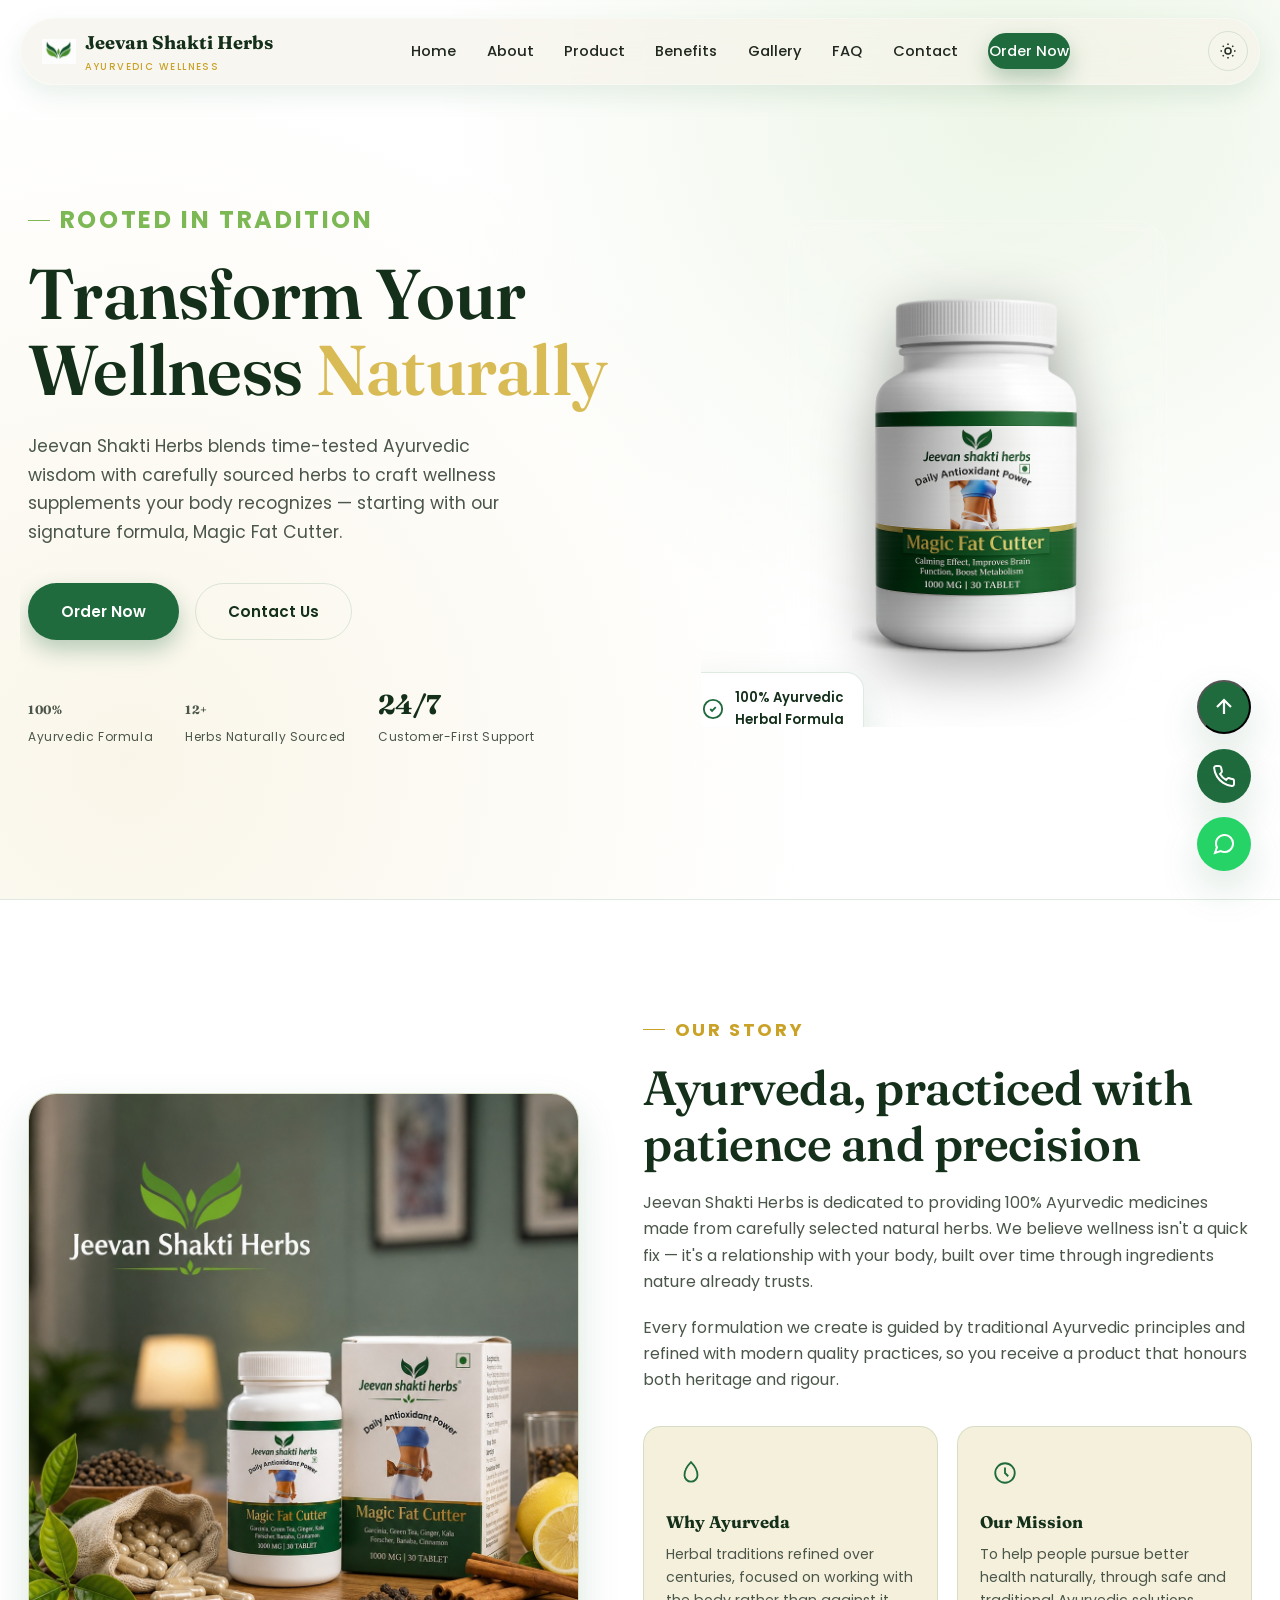
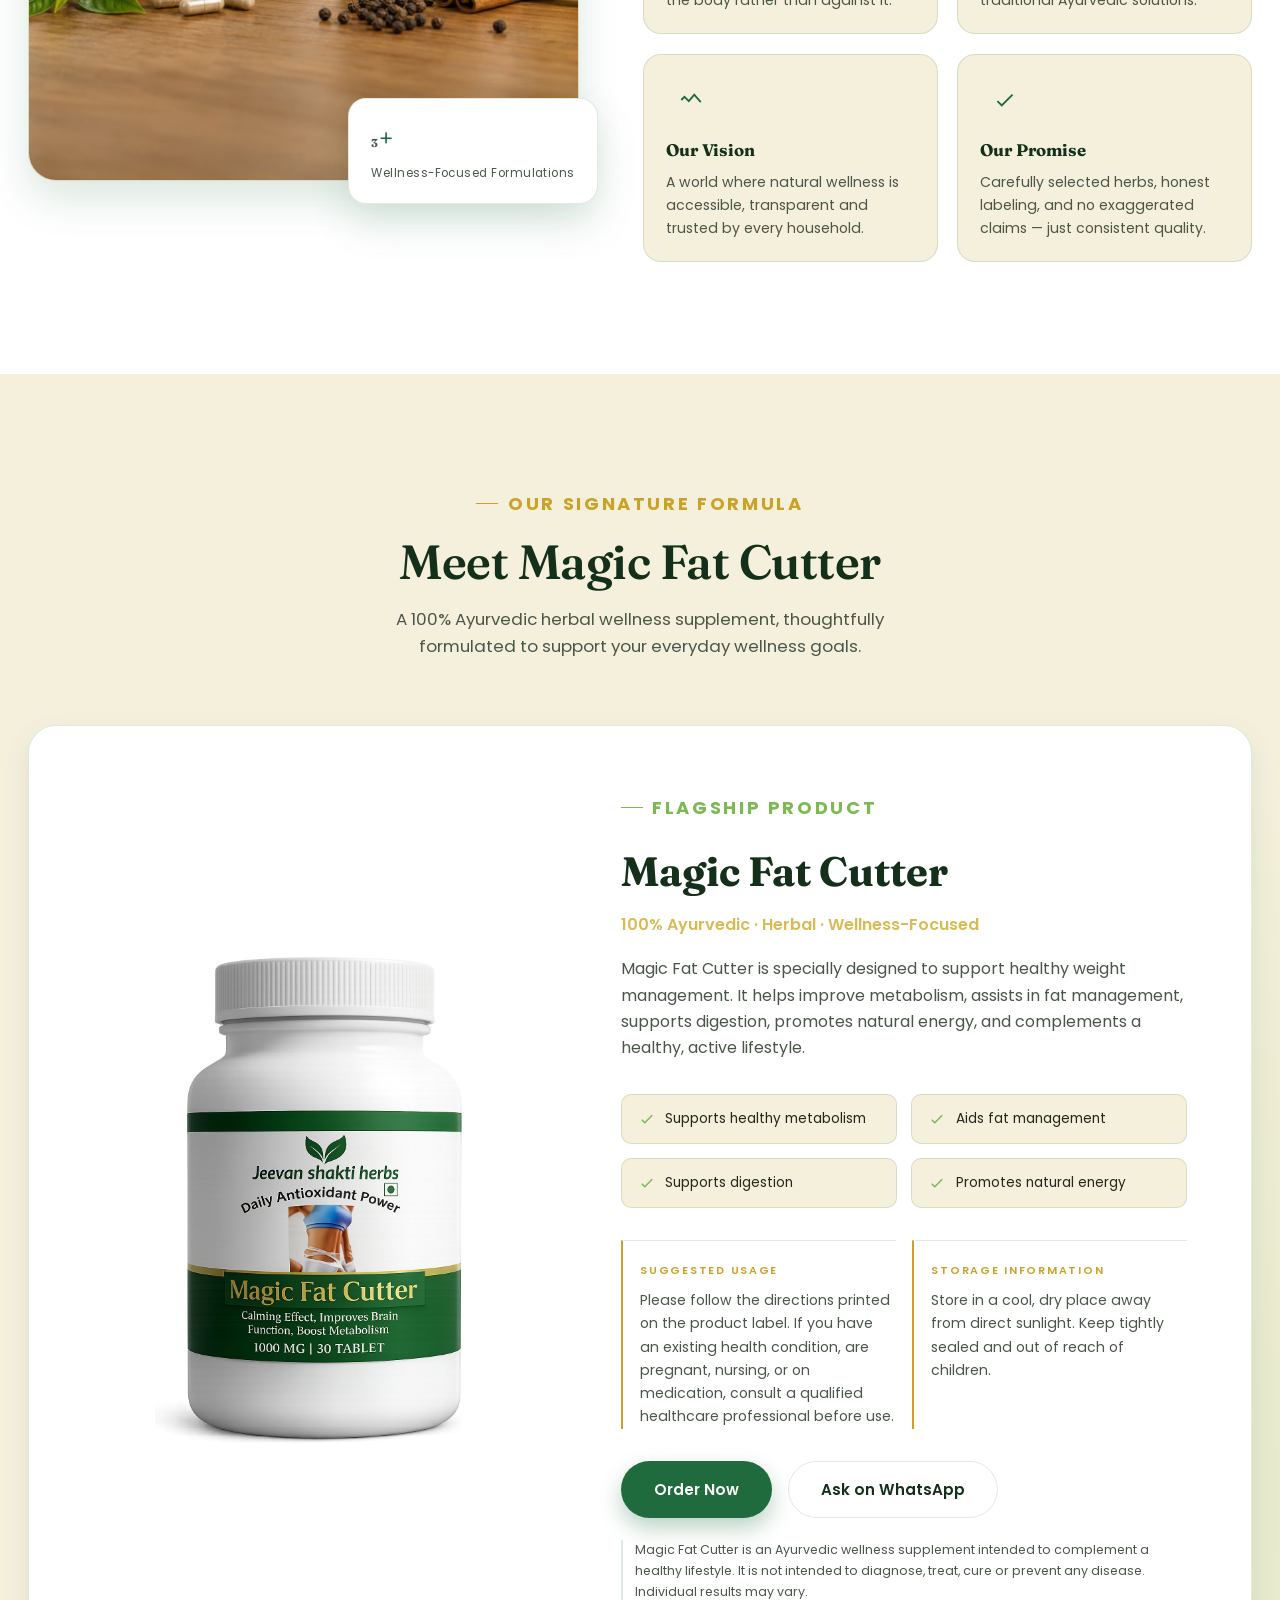
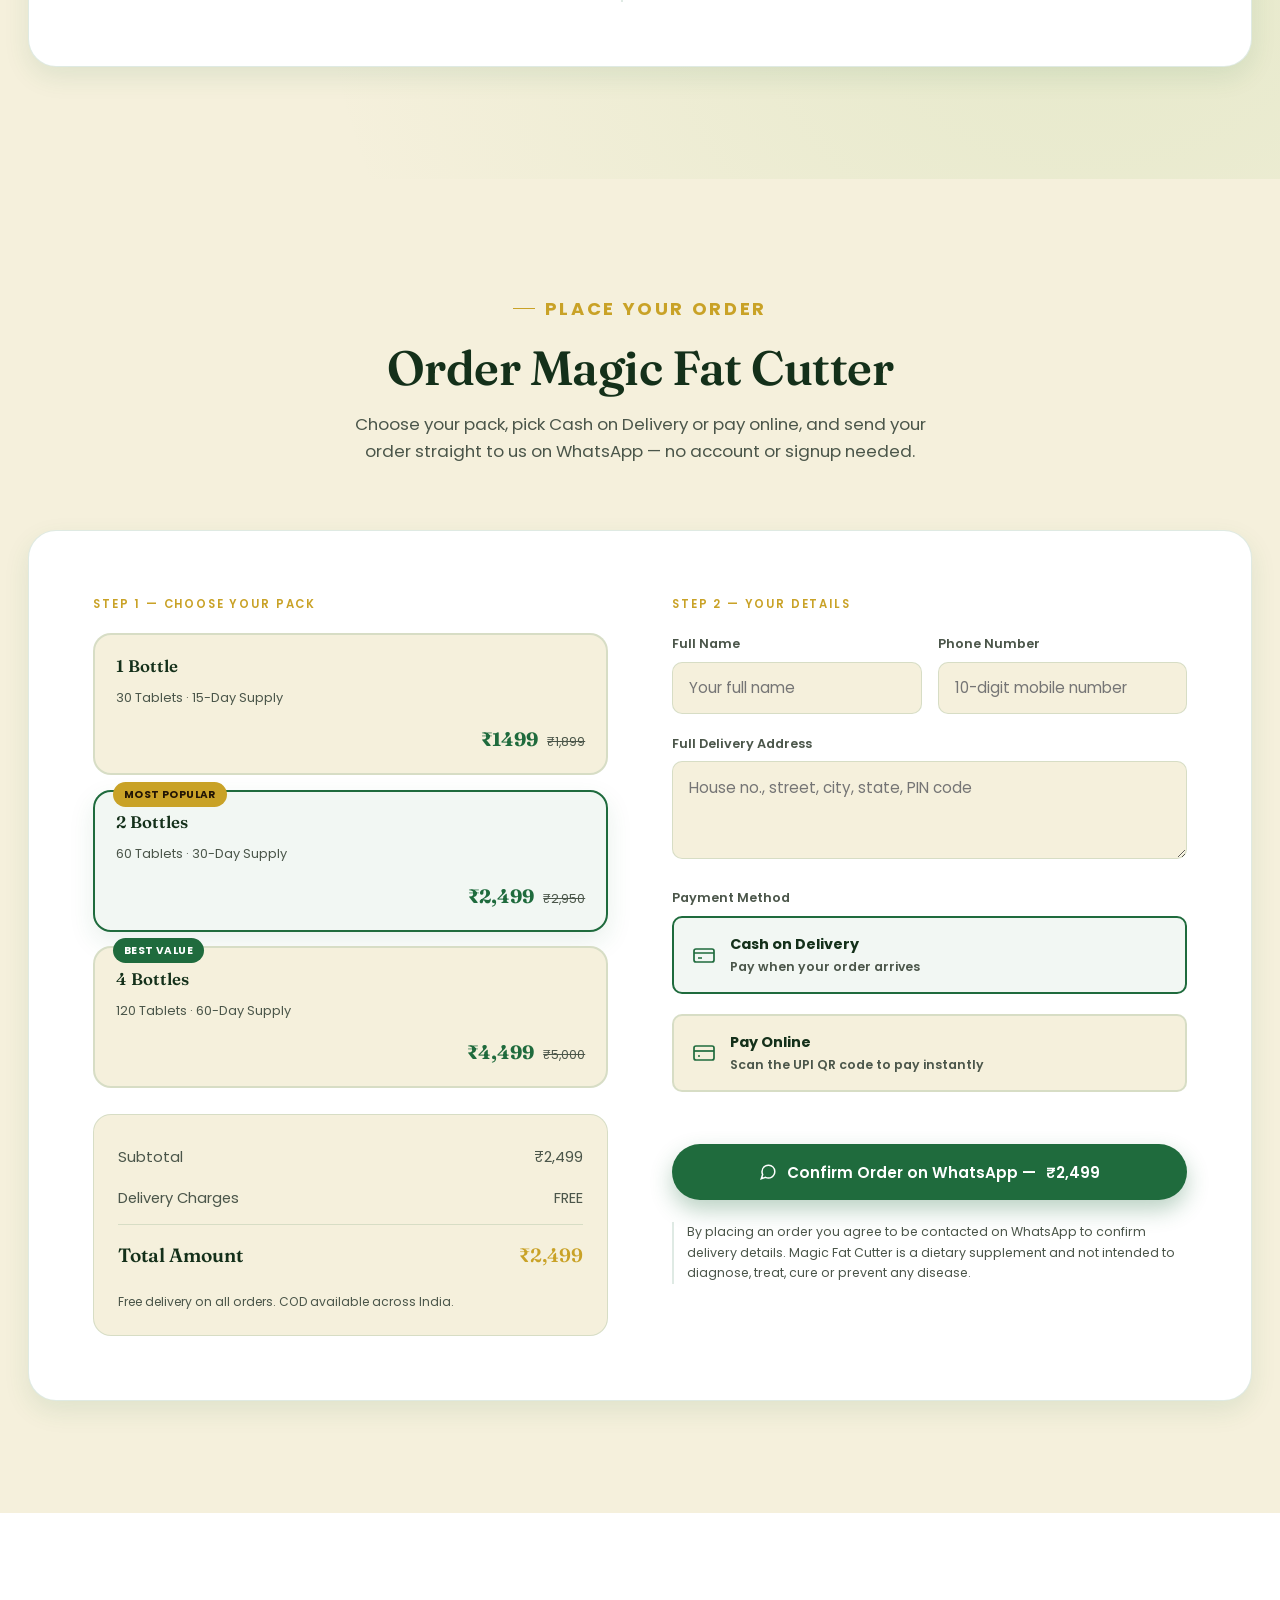
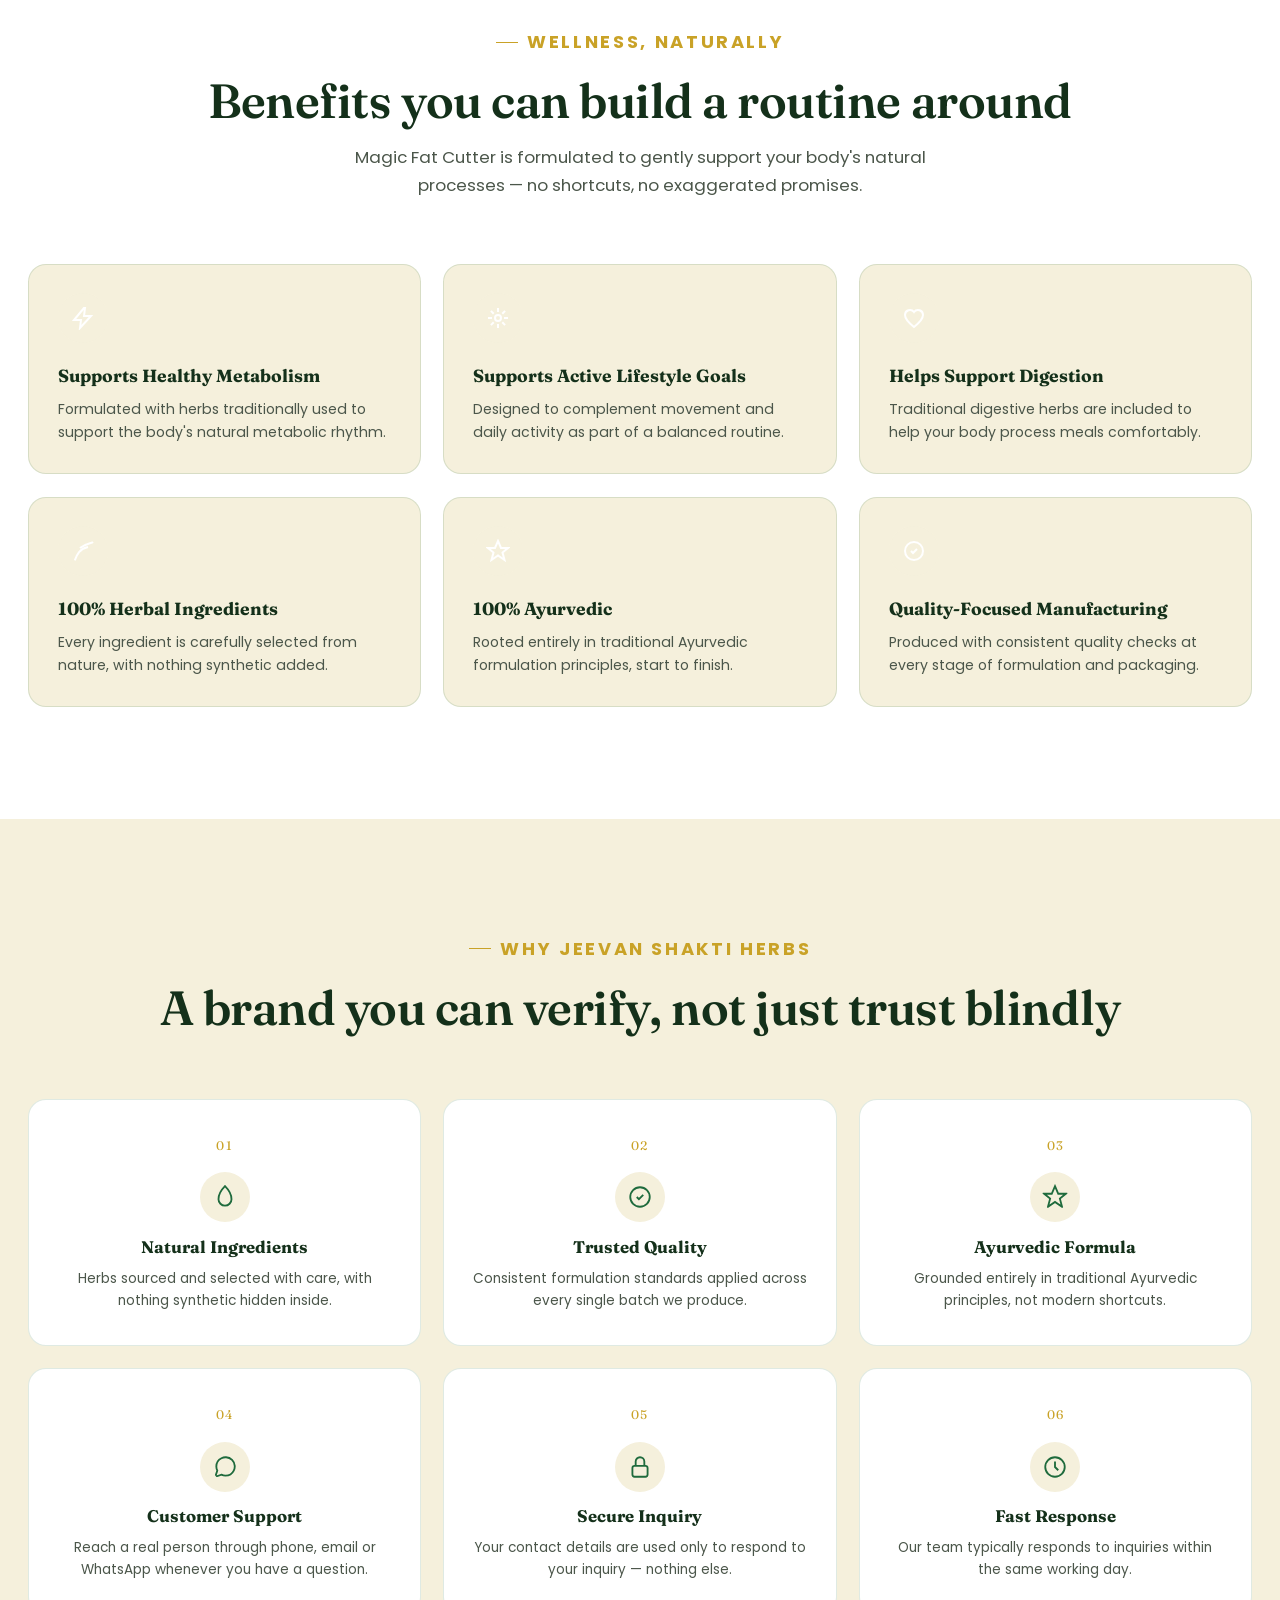
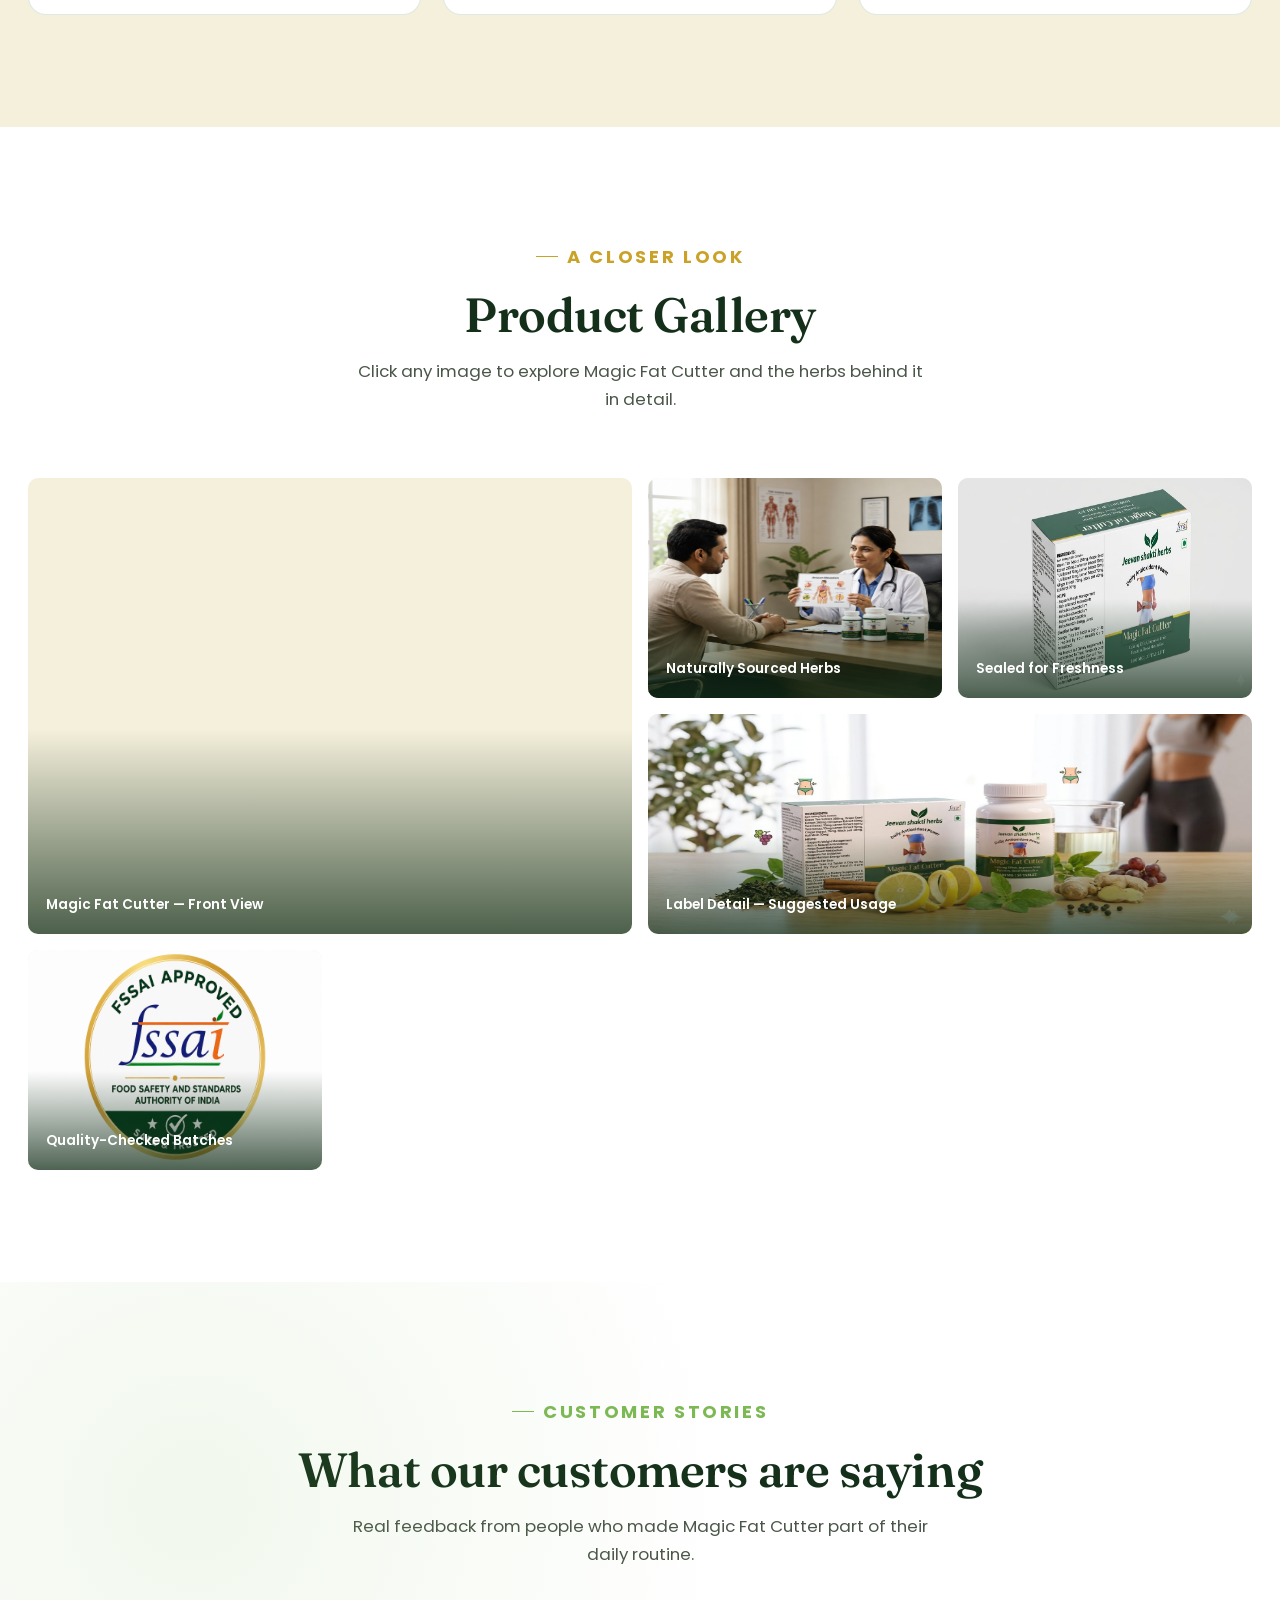
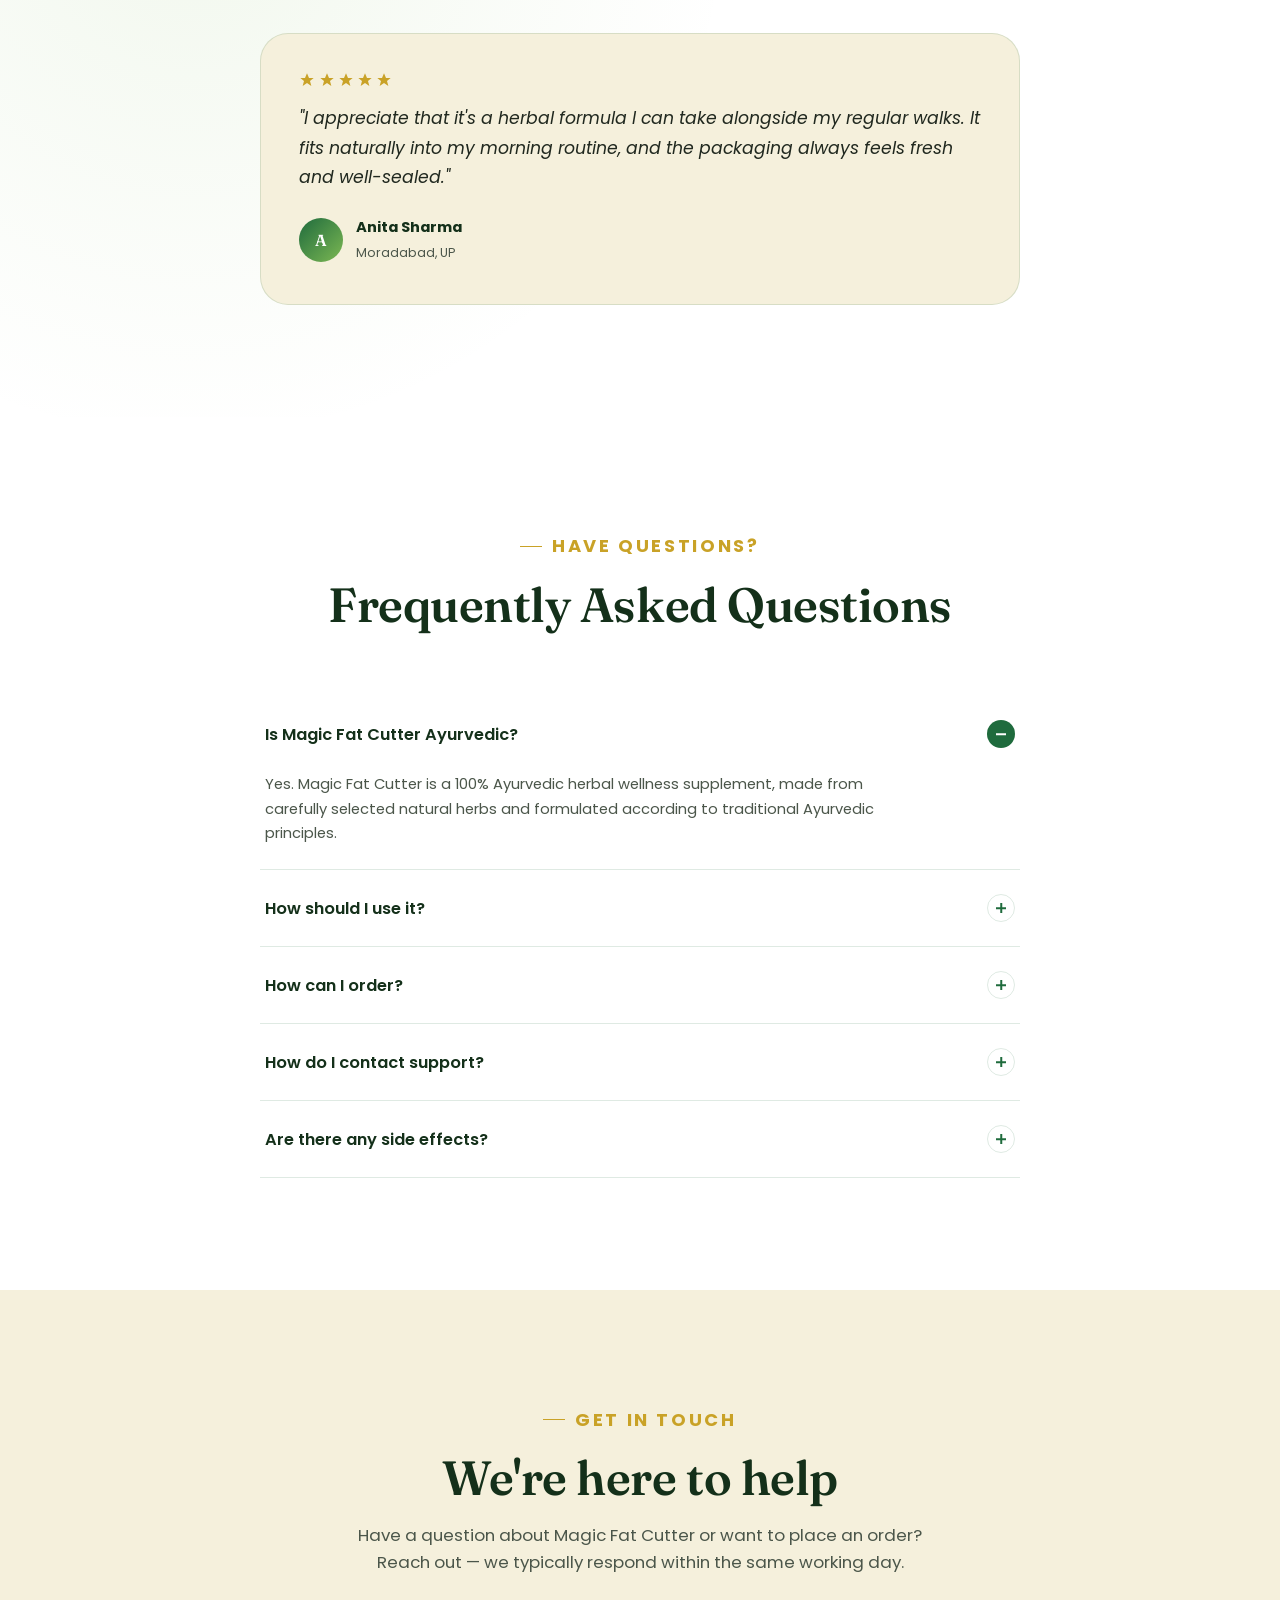
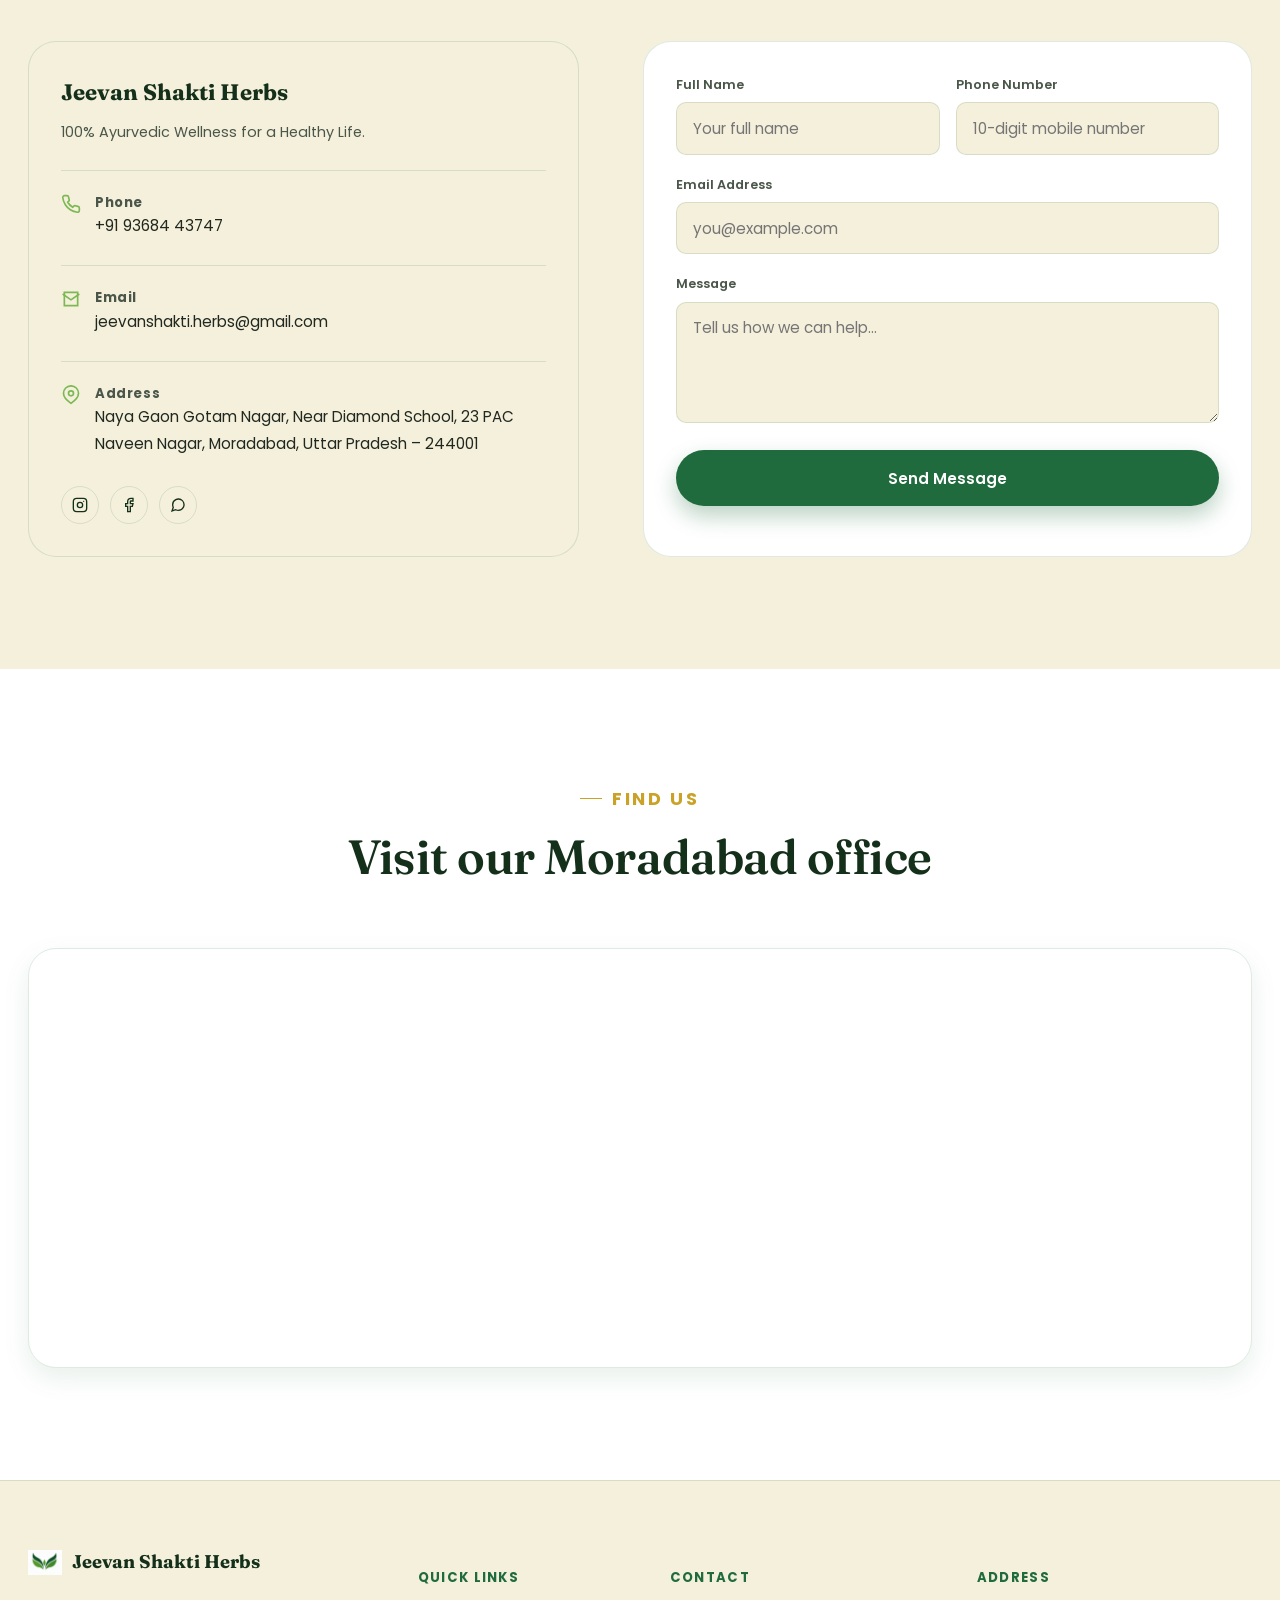
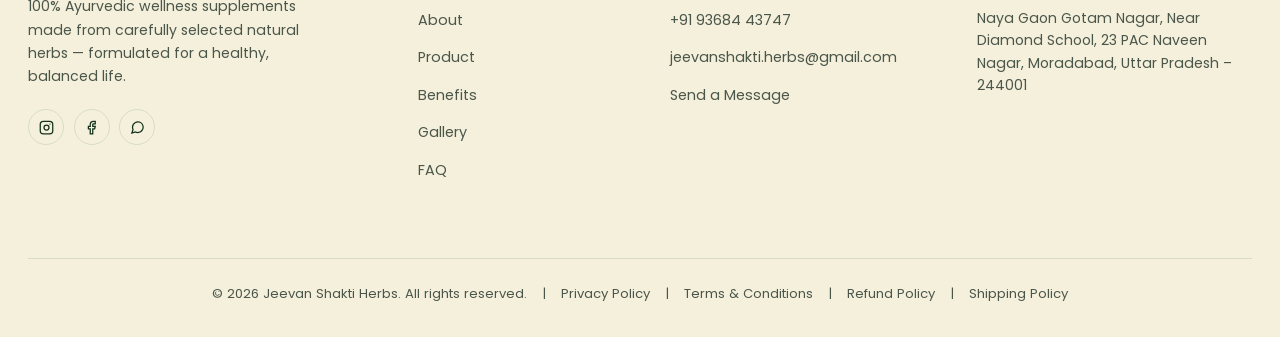
==== commit 0f97a63b: "update website" ====
--- a/index.html
+++ b/index.html
@@ -260,7 +260,7 @@
   <section class="product-section section-pad" id="product">
     <div class="container">
       <div class="section-head center" data-reveal>
-        <span class="eyebrow">Our Signature Formula</span>
+        <span class="eyebrow"><h1>Our Signature Formula</h1></span>
         <h2 class="section-title">Meet Magic Fat Cutter</h2>
         <p class="section-sub">A 100% Ayurvedic herbal wellness supplement, thoughtfully formulated to support your everyday wellness goals.</p>
       </div>
@@ -271,7 +271,7 @@
         </div>
 
         <div class="product-copy">
-          <span class="eyebrow">Flagship Product</span>
+          <span class="eyebrow"><h1>Flagship Product</h1></span>
           <h2>Magic Fat Cutter</h2>
           <p class="product-tagline">100% Ayurvedic · Herbal · Wellness-Focused</p>
           <p class="lead">Magic Fat Cutter is specially designed to support healthy weight management. It helps improve metabolism, assists in fat management, supports digestion, promotes natural energy, and complements a healthy, active lifestyle.</p>
@@ -321,7 +321,7 @@
   <section class="order-section section-pad" id="order">
     <div class="container">
       <div class="section-head center" data-reveal>
-        <span class="eyebrow">Place Your Order</span>
+        <span class="eyebrow"><h1>Place Your Order</h1></span>
         <h2 class="section-title">Order Magic Fat Cutter</h2>
         <p class="section-sub">Choose your pack, pick Cash on Delivery or pay online, and send your order straight to us on WhatsApp — no account or signup needed.</p>
       </div>
@@ -450,7 +450,7 @@
   <section class="benefits section-pad" id="benefits">
     <div class="container">
       <div class="section-head center" data-reveal>
-        <span class="eyebrow">Wellness, Naturally</span>
+        <span class="eyebrow"><h1>Wellness, Naturally</h1></span>
         <h2 class="section-title">Benefits you can build a routine around</h2>
         <p class="section-sub">Magic Fat Cutter is formulated to gently support your body's natural processes — no shortcuts, no exaggerated promises.</p>
       </div>
@@ -494,7 +494,7 @@
   <section class="why-us section-pad" id="why-us">
     <div class="container">
       <div class="section-head center" data-reveal>
-        <span class="eyebrow">Why Jeevan Shakti Herbs</span>
+        <span class="eyebrow"><h1>Why Jeevan Shakti Herbs</h1></span>
         <h2 class="section-title">A brand you can verify, not just trust blindly</h2>
       </div>
 
@@ -543,7 +543,7 @@
   <section class="gallery section-pad" id="gallery">
     <div class="container">
       <div class="section-head center" data-reveal>
-        <span class="eyebrow">A Closer Look</span>
+        <span class="eyebrow"><h1>A Closer Look</h1></span>
         <h2 class="section-title">Product Gallery</h2>
         <p class="section-sub">Click any image to explore Magic Fat Cutter and the herbs behind it in detail.</p>
       </div>
@@ -552,7 +552,7 @@
         <div class="gallery-item" data-caption="Magic Fat Cutter — front view">
           <div class="gallery-visual"><div class="video-wrap">
   <iframe 
-    src="https://youtu.be/pSt5KUlCYds?si=6atSMmmu7BuPJ0Bv" 
+    src="https://www.youtube.com/embed/pSt5KUlCYds" 
     title="Jeevan Shakti Herbs Video" 
     frameborder="0" 
     allow="accelerometer; autoplay; clipboard-write; encrypted-media; gyroscope; picture-in-picture; web-share" 
@@ -591,7 +591,7 @@
   <section class="testimonials section-pad" id="reviews">
     <div class="container">
       <div class="section-head center" data-reveal>
-        <span class="eyebrow">Customer Stories</span>
+        <span class="eyebrow"><h1>Customer Stories</h1></span>
         <h2 class="section-title">What our customers are saying</h2>
         <p class="section-sub">Real feedback from people who made Magic Fat Cutter part of their daily routine.</p>
       </div>
@@ -652,7 +652,7 @@
   <section class="faq section-pad" id="faq">
     <div class="container">
       <div class="section-head center" data-reveal>
-        <span class="eyebrow">Have Questions?</span>
+        <span class="eyebrow"><h1>Have Questions?</h1></span>
         <h2 class="section-title">Frequently Asked Questions</h2>
       </div>
 
@@ -710,7 +710,7 @@
   <section class="contact section-pad" id="contact">
     <div class="container">
       <div class="section-head center" data-reveal>
-        <span class="eyebrow">Get In Touch</span>
+        <span class="eyebrow"><h1>Get In Touch</h1></span>
         <h2 class="section-title">We're here to help</h2>
         <p class="section-sub">Have a question about Magic Fat Cutter or want to place an order? Reach out — we typically respond within the same working day.</p>
       </div>
@@ -787,7 +787,7 @@
   <section class="map-section section-pad" id="map">
     <div class="container">
       <div class="section-head center" data-reveal>
-        <span class="eyebrow">Find Us</span>
+        <span class="eyebrow"><h1>Find Us</h1></span>
         <h2 class="section-title">Visit our Moradabad office</h2>
       </div>
       <div class="map-frame" data-reveal>
--- a/style.css
+++ b/style.css
@@ -756,7 +756,7 @@
   width: 100%;
   max-width: 800px;
   aspect-ratio: 16/9;
-  margin: 2rem auto;
+  margin: 3rem auto;
   border-radius: var(--radius-lg);
   overflow: hidden;
   box-shadow: var(--shadow-soft);
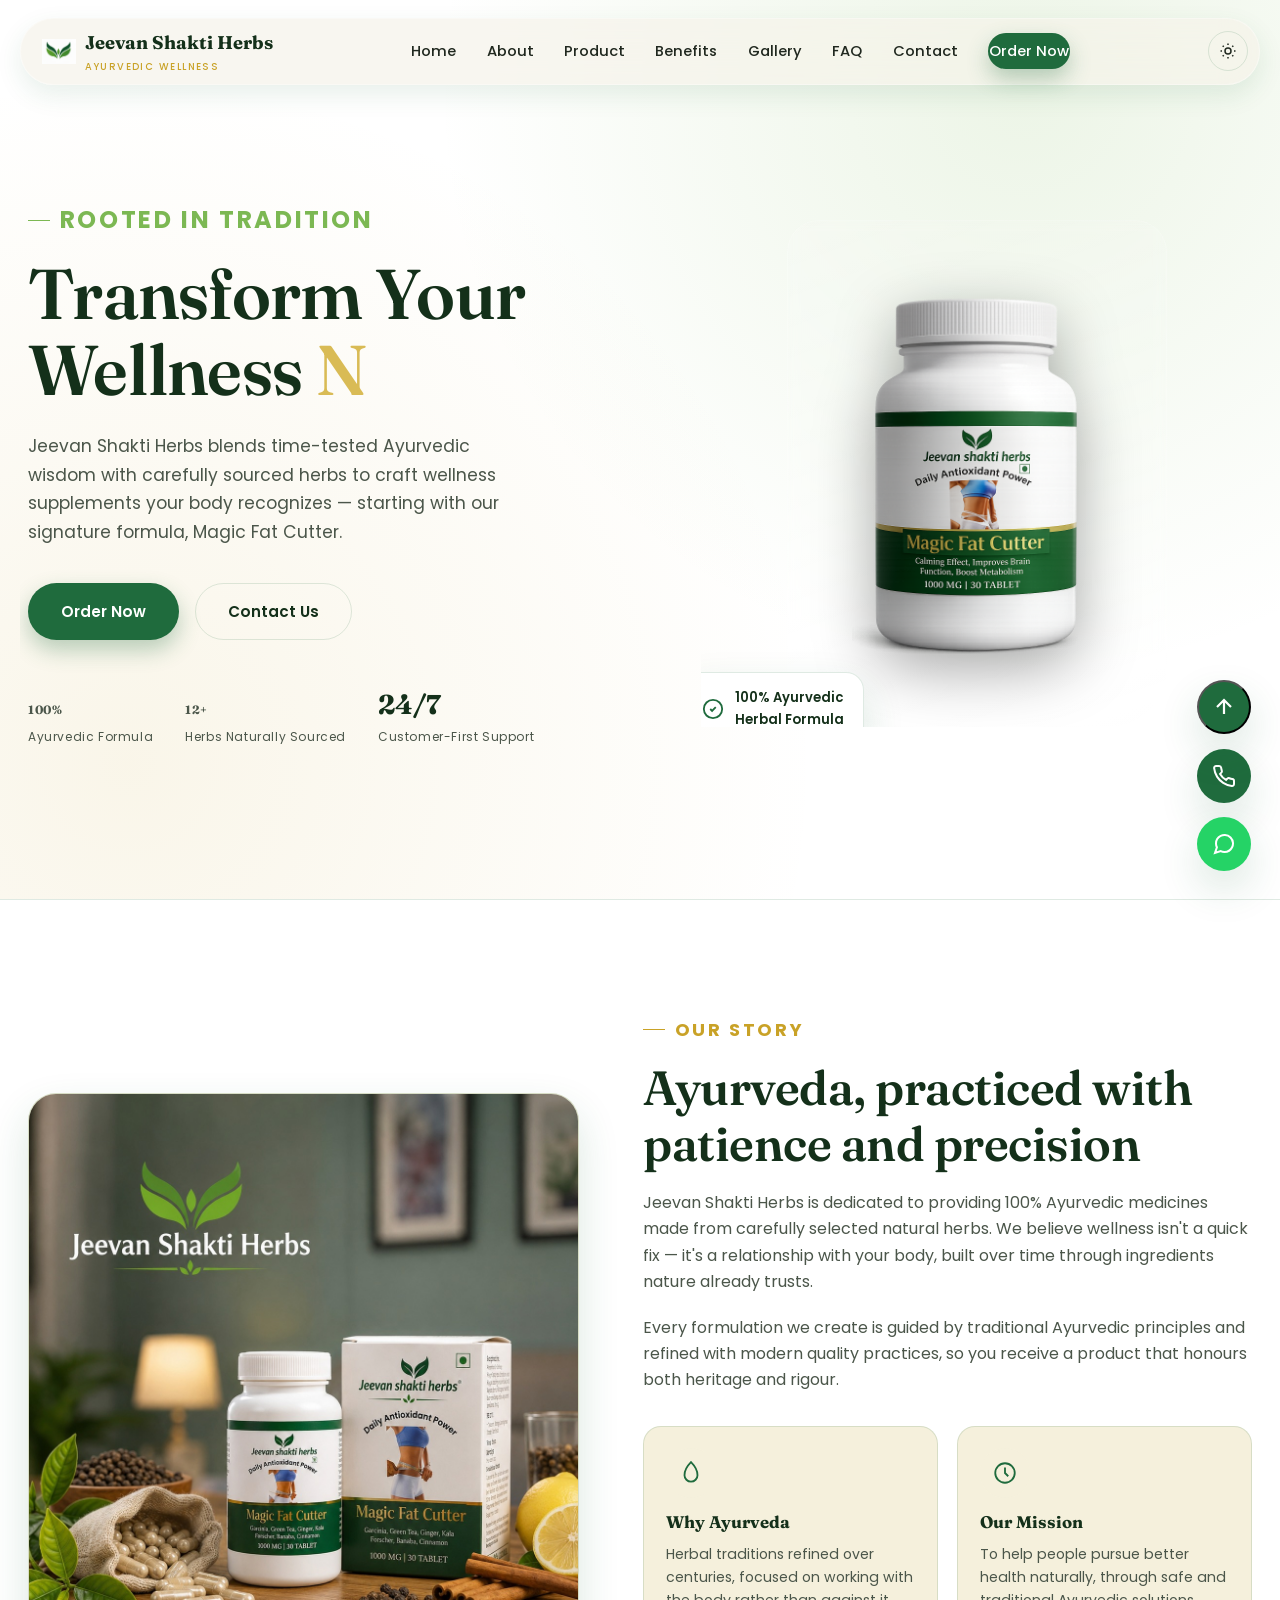
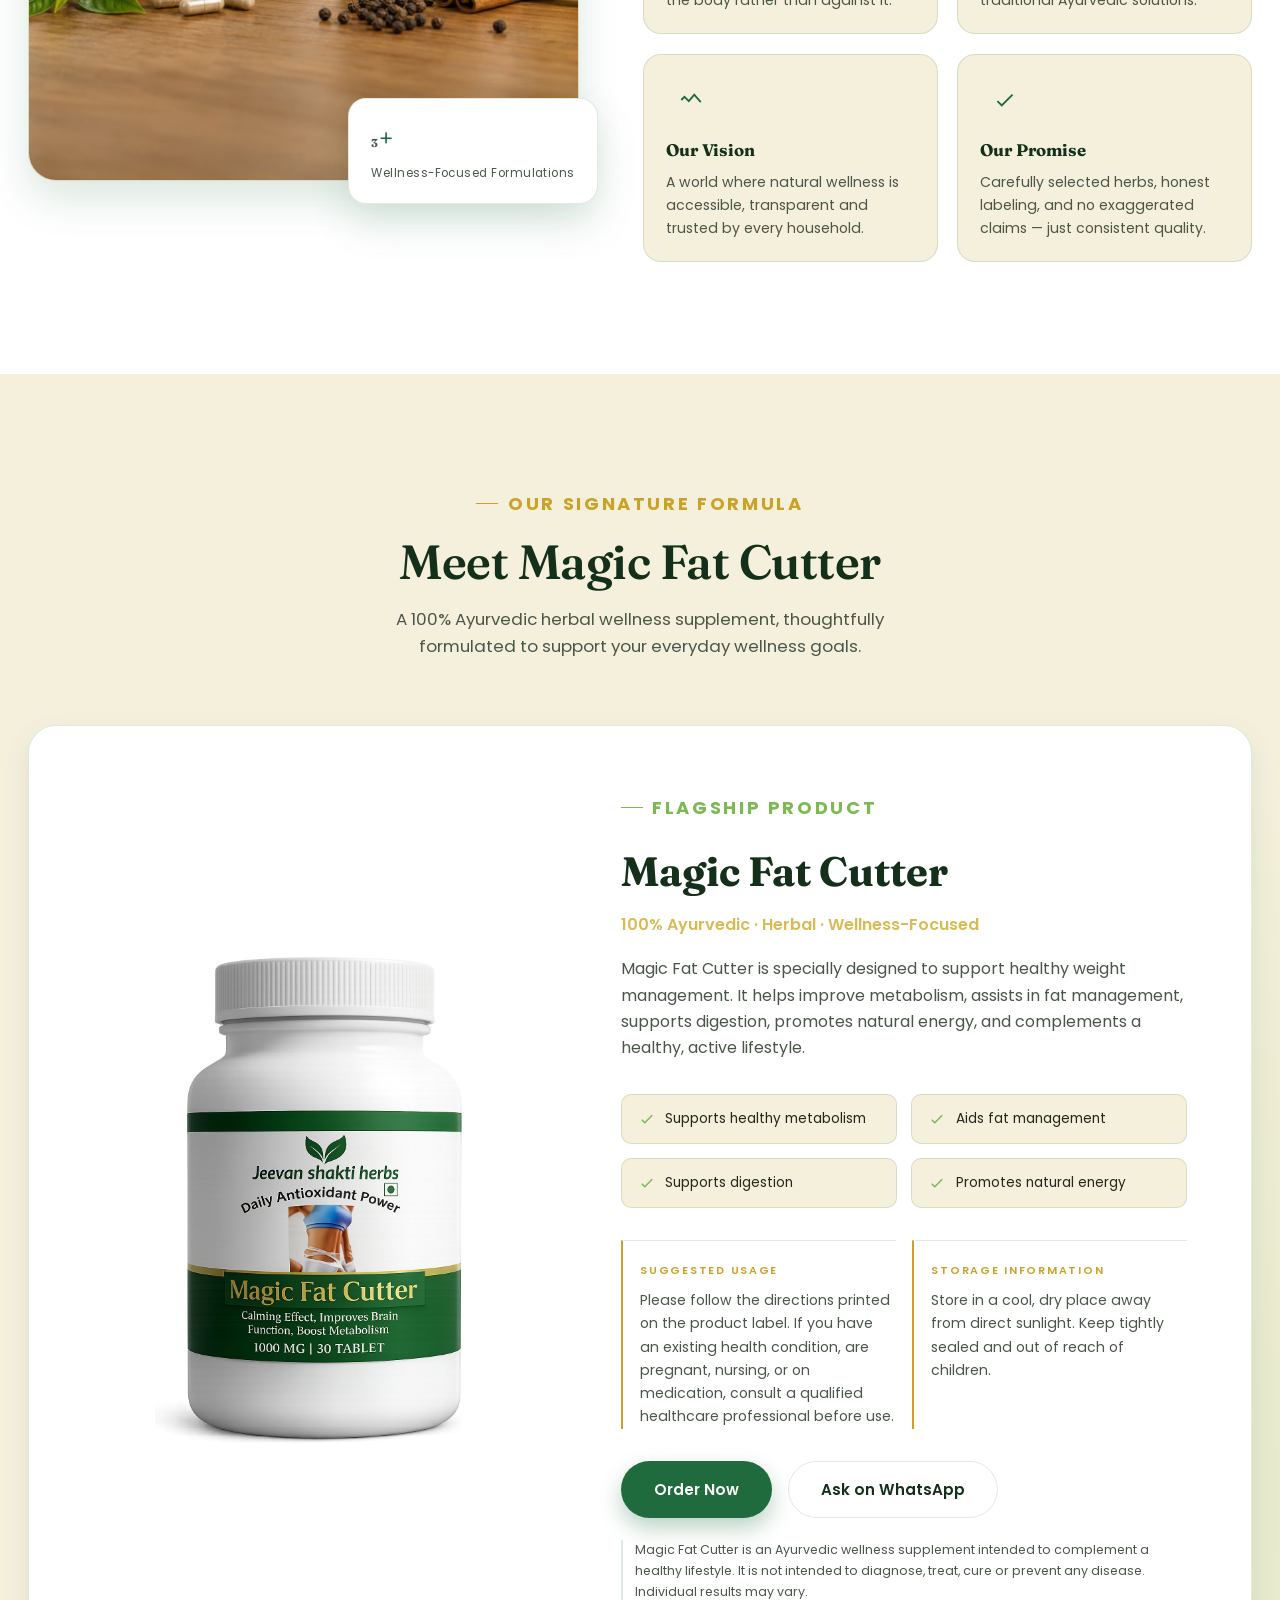
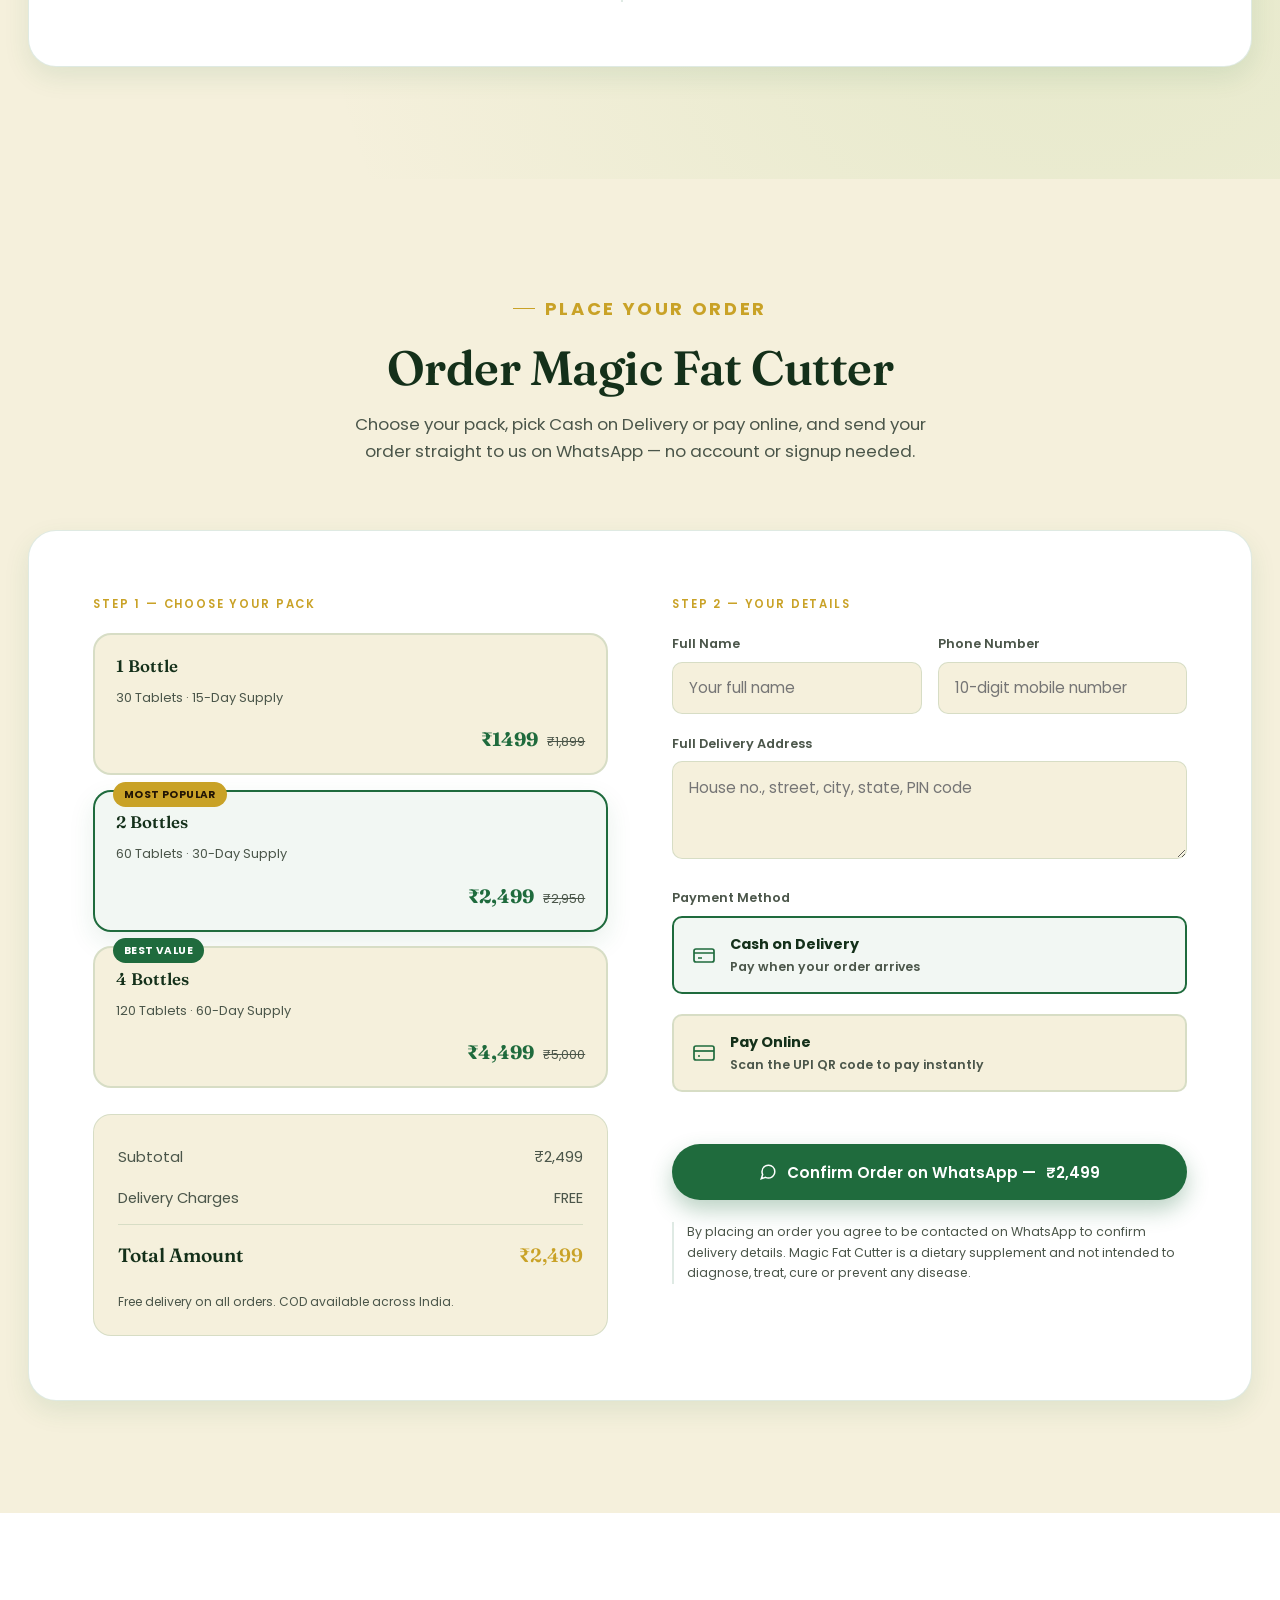
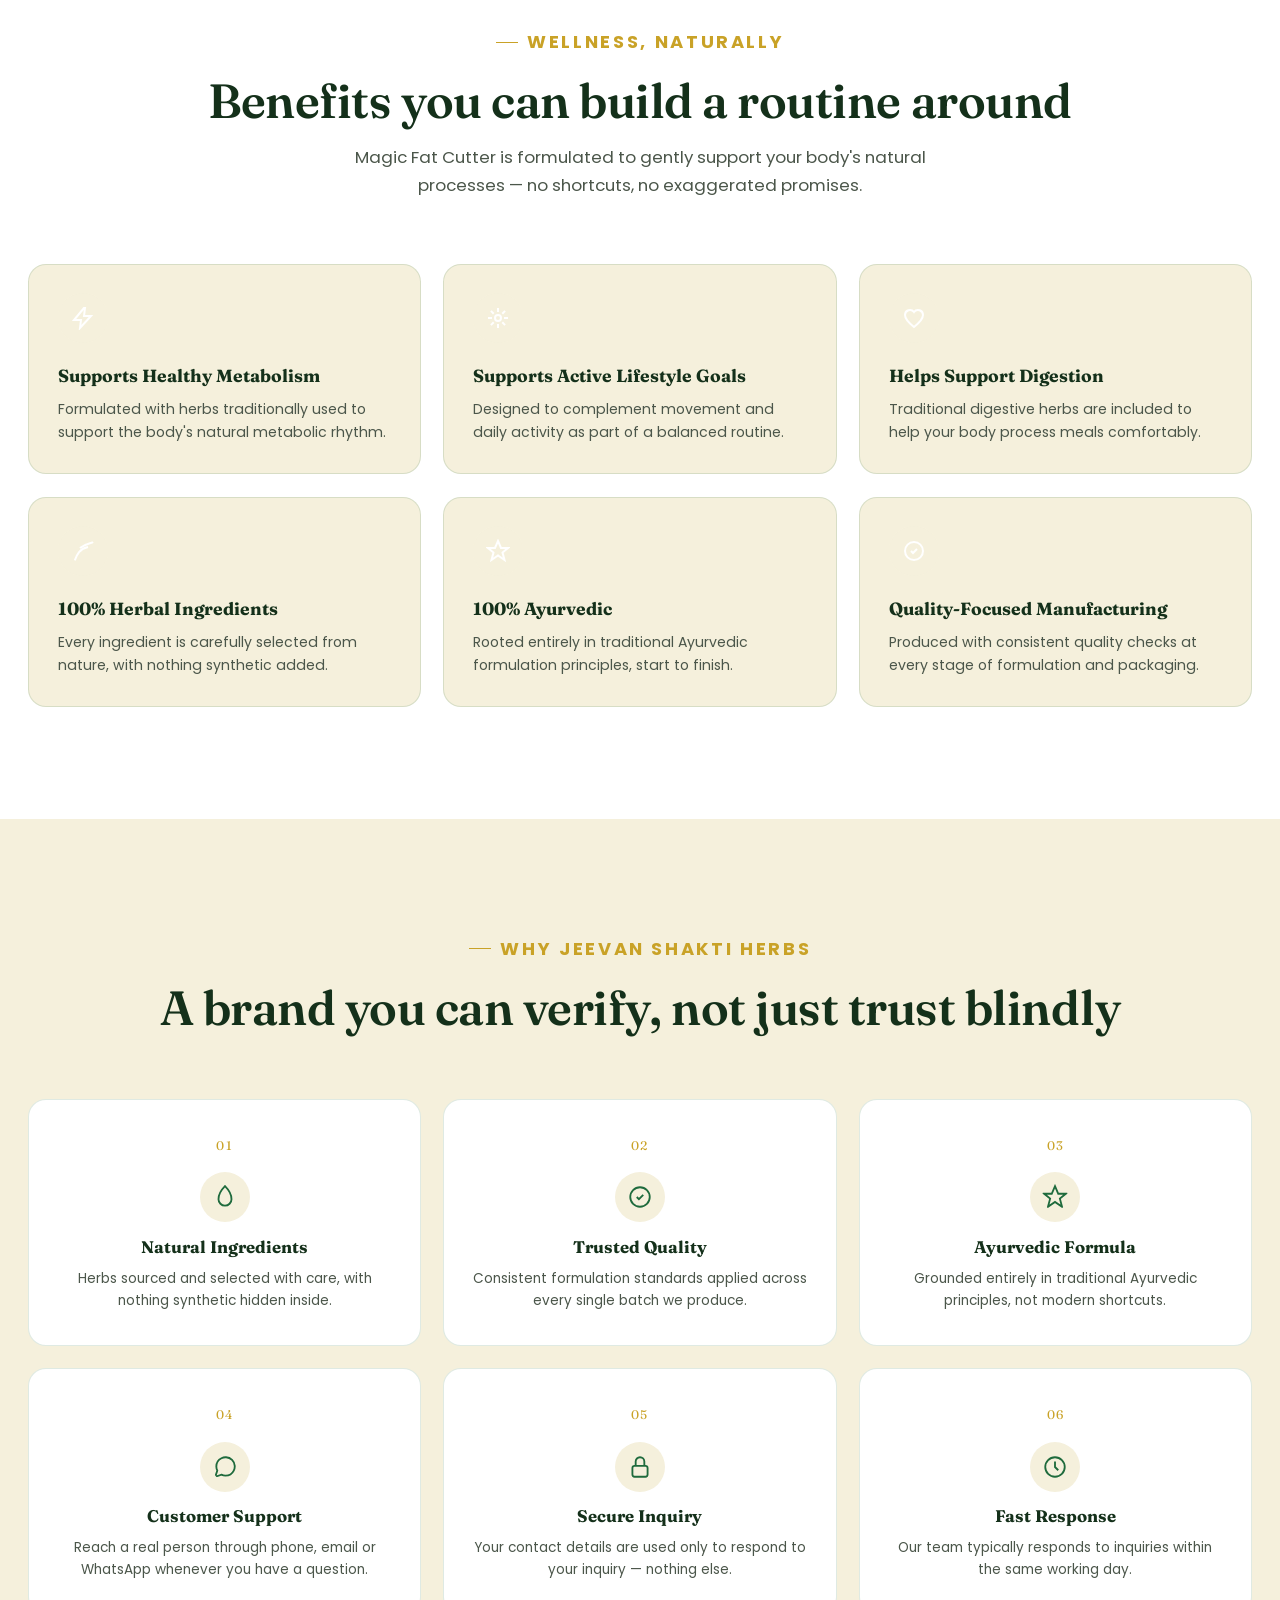
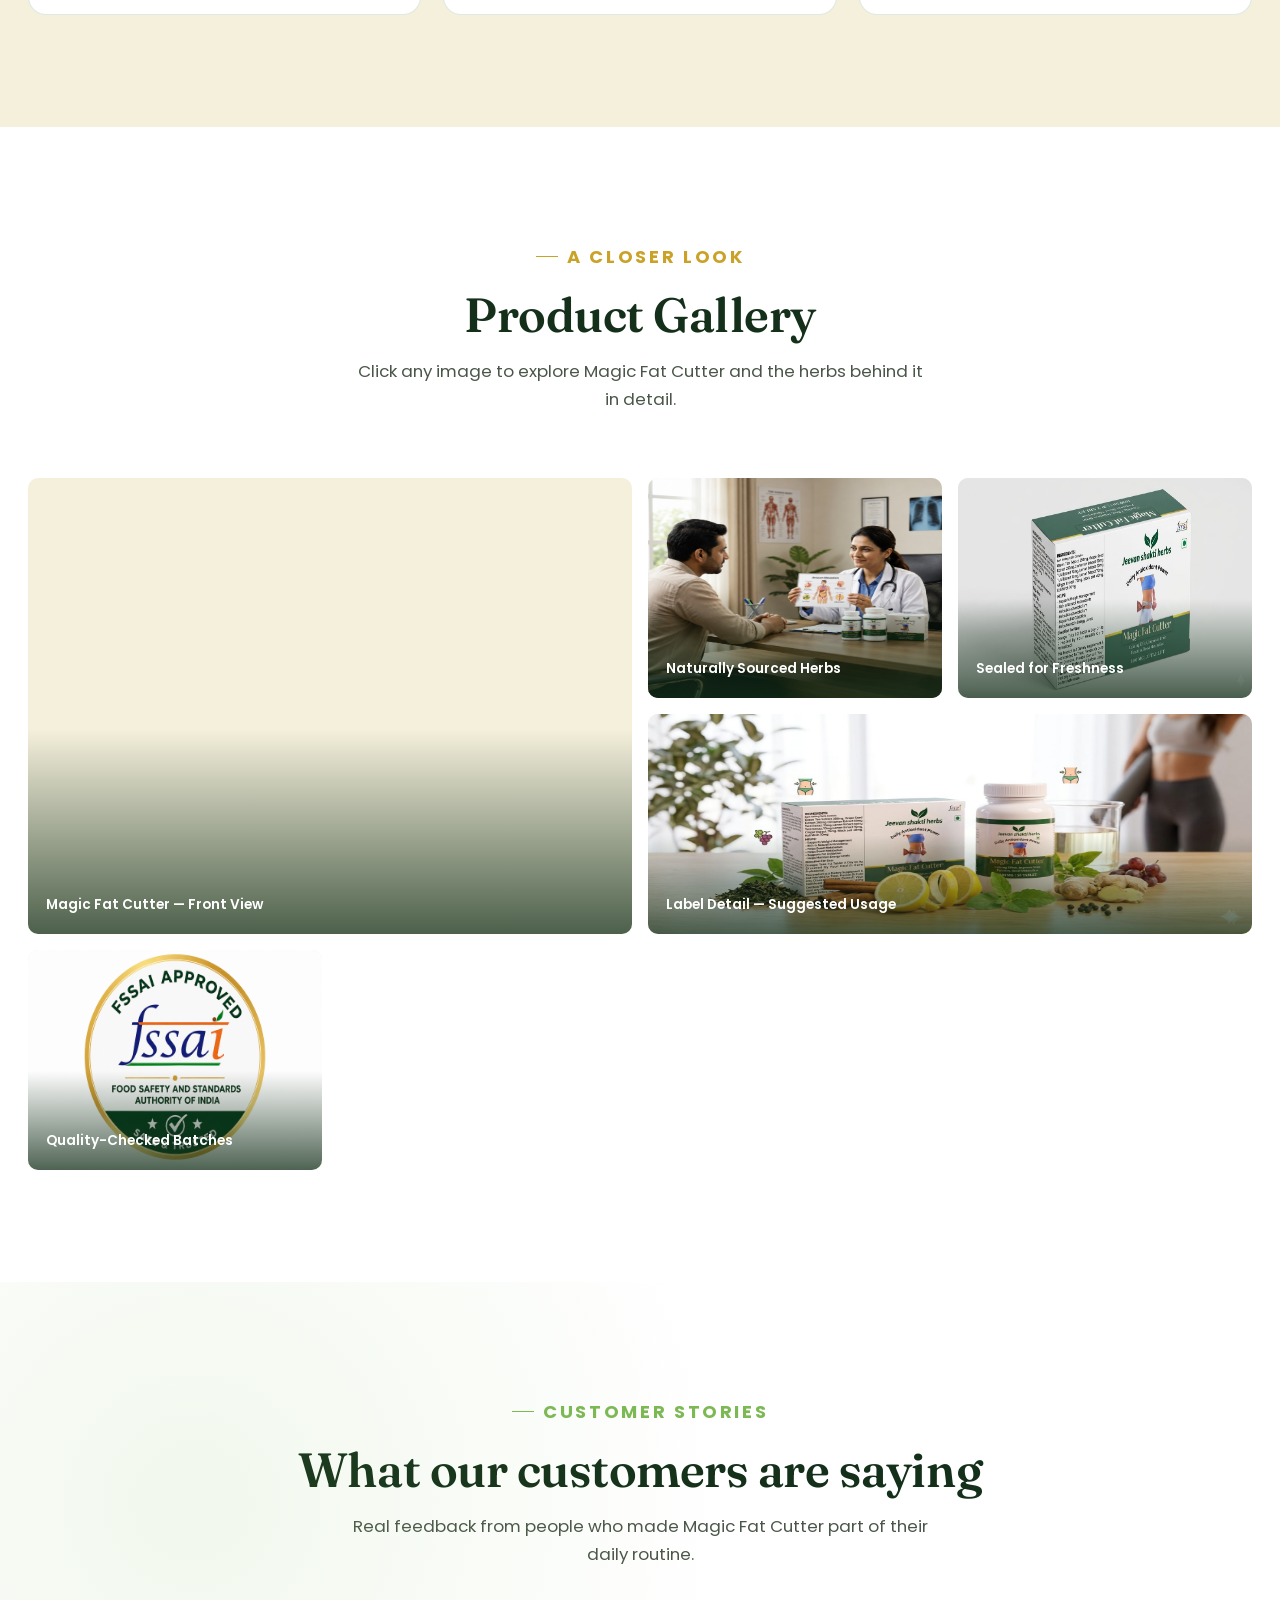
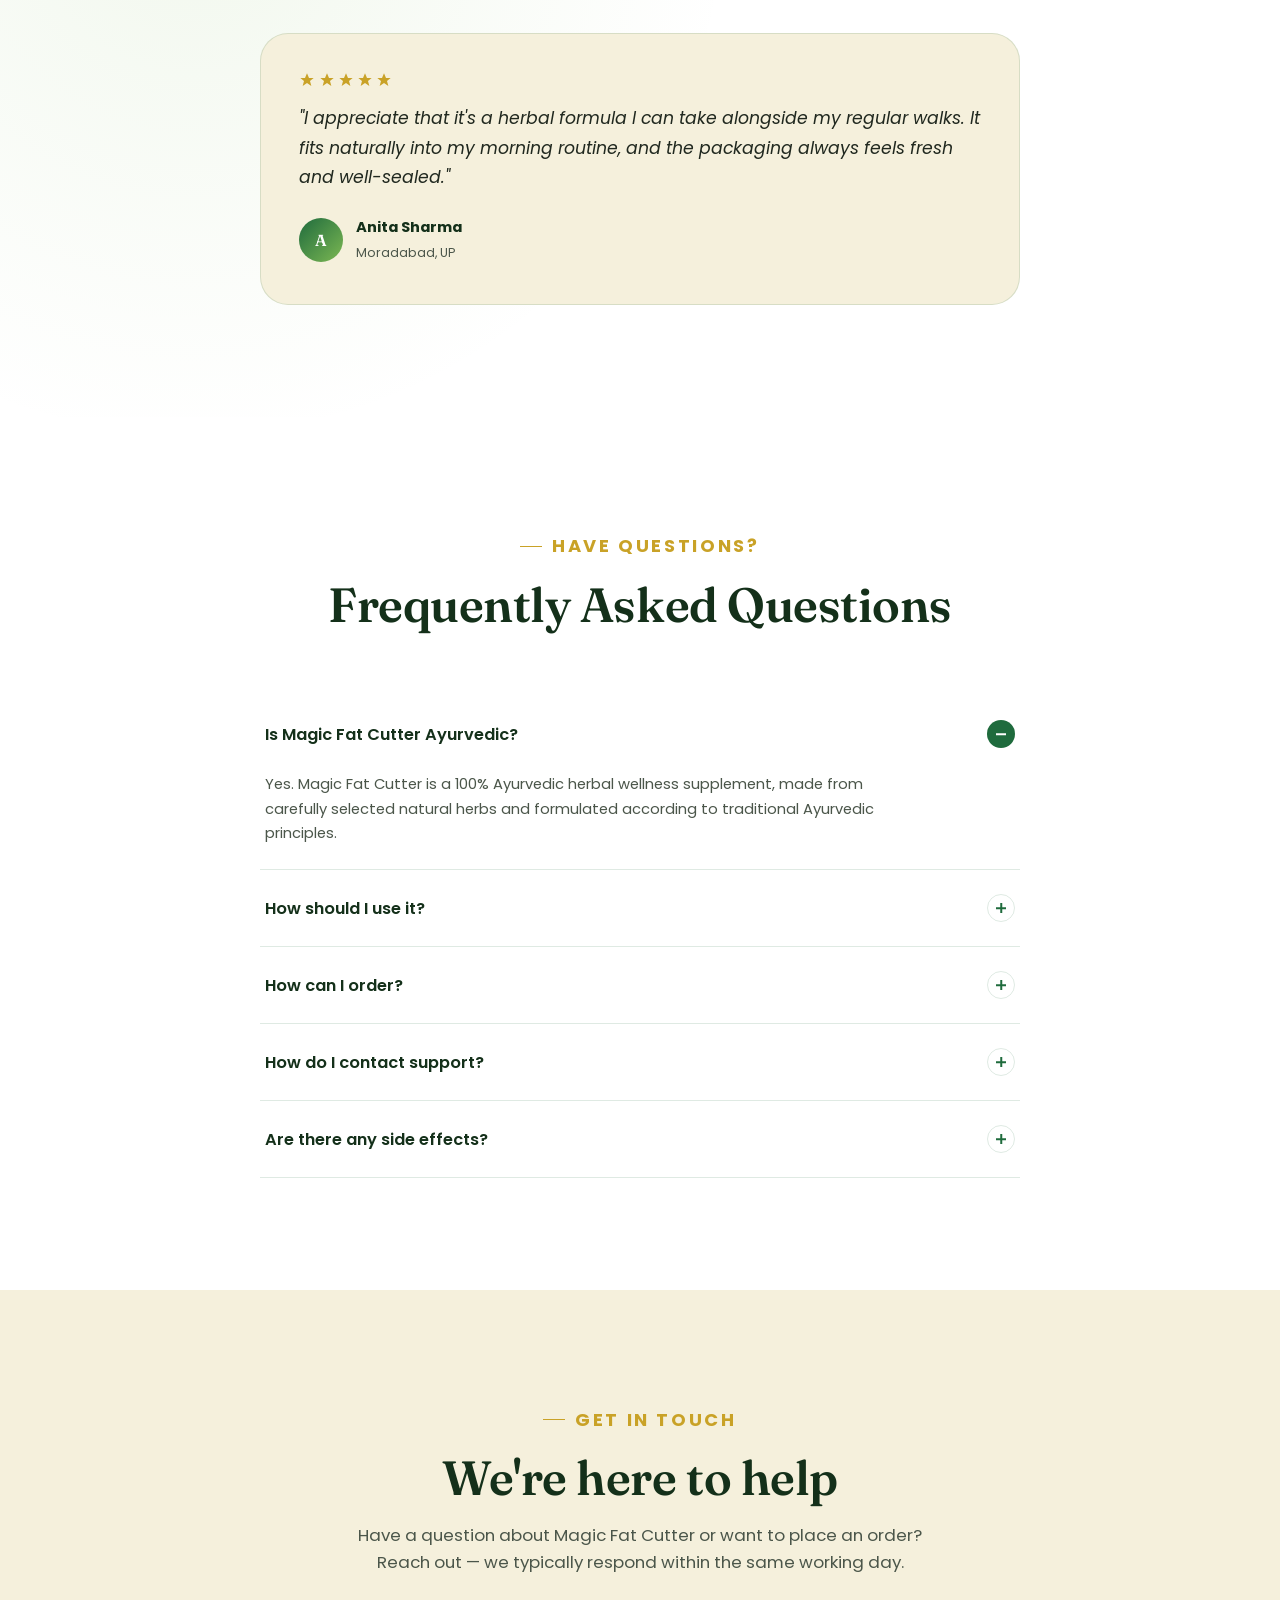
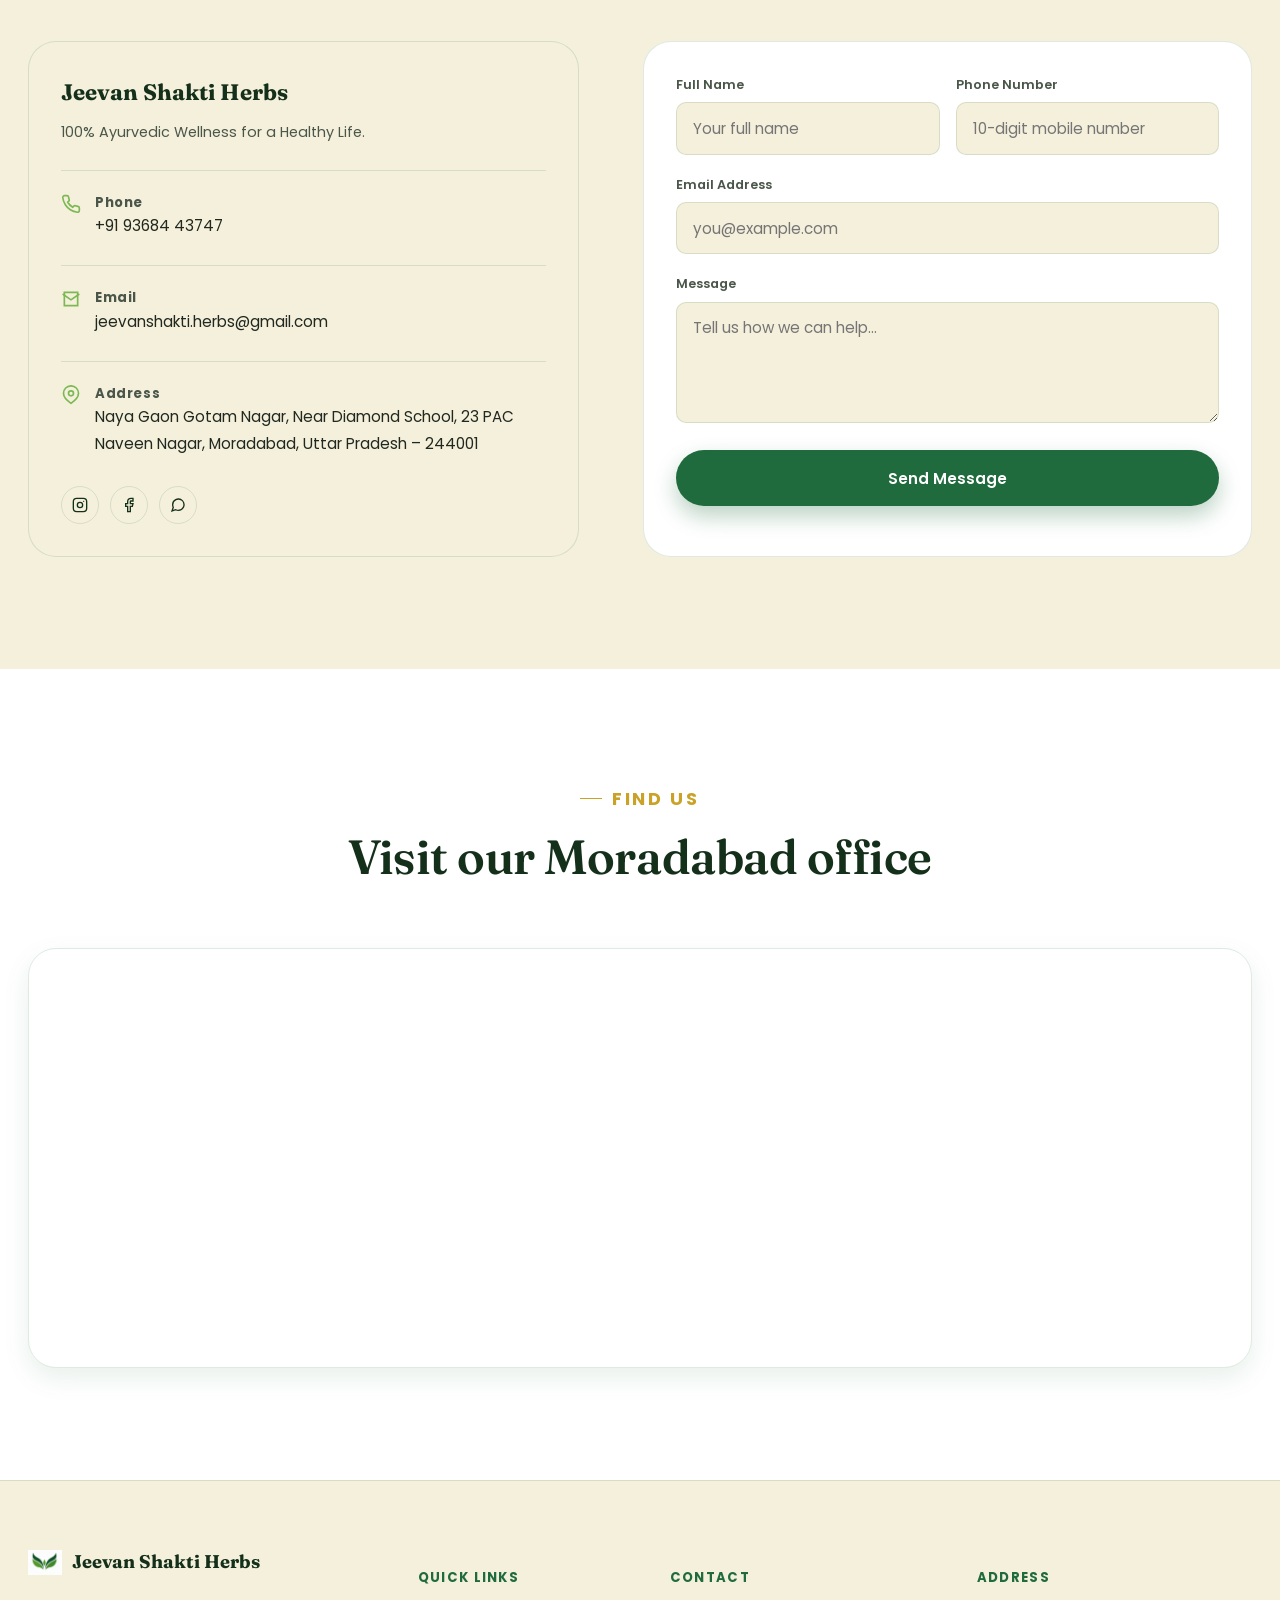
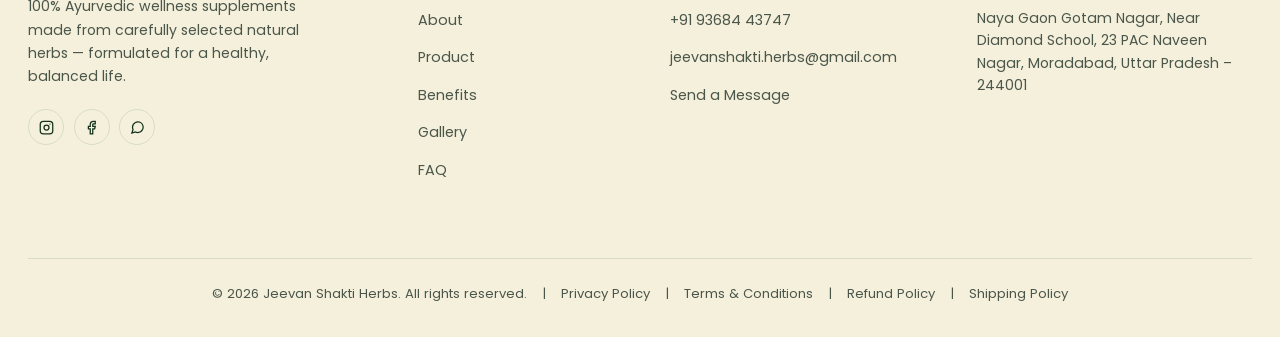
==== commit 245c25db: "UPDATE WEBSITE" ====
--- a/index.html
+++ b/index.html
@@ -551,14 +551,17 @@
       <div class="gallery-grid" data-reveal>
         <div class="gallery-item" data-caption="Magic Fat Cutter — front view">
           <div class="gallery-visual"><div class="video-wrap">
-  <iframe 
-    src="https://www.youtube.com/embed/pSt5KUlCYds" 
-    title="Jeevan Shakti Herbs Video" 
-    frameborder="0" 
-    allow="accelerometer; autoplay; clipboard-write; encrypted-media; gyroscope; picture-in-picture; web-share" 
+  <div class="video-wrap">
+  <iframe
+    id="jsh-yt-video"
+    src="https://www.youtube.com/embed/pSt5KUlCYds?autoplay=1&mute=1&loop=1&playlist=pSt5KUlCYds&controls=1&enablejsapi=1"
+    title="Jeevan Shakti Herbs Video"
+    frameborder="0"
+    allow="accelerometer; autoplay; clipboard-write; encrypted-media; gyroscope; picture-in-picture; web-share"
     allowfullscreen
     loading="lazy">
   </iframe>
+</div>
 </div></div>
           <div class="gallery-overlay"><span>Magic Fat Cutter — Front View</span></div>
           <div class="gallery-zoom-icon"><svg viewBox="0 0 24 24" fill="none" stroke="currentColor" stroke-width="2.2"><circle cx="11" cy="11" r="7"/><path d="M21 21l-4.3-4.3M11 8v6M8 11h6"/></svg></div>
@@ -1014,5 +1017,6 @@
   window.getRazorpayPaymentId = function () { return lastPaymentId; };
 })();
 </script>
+
 </body>
 </html>
--- a/style.css
+++ b/style.css
@@ -756,7 +756,7 @@
   width: 100%;
   max-width: 800px;
   aspect-ratio: 16/9;
-  margin: 3rem auto;
+  margin: 2rem auto;
   border-radius: var(--radius-lg);
   overflow: hidden;
   box-shadow: var(--shadow-soft);
@@ -767,4 +767,40 @@
   width: 100%;
   height: 100%;
   border: 0;
+}
+/* =========================================================================
+   VIDEO INSIDE GALLERY — make the YouTube embed fill its gallery-item
+   box completely (same behavior as the gallery photos), on all screens.
+   ========================================================================= */
+.gallery-item .gallery-visual .video-wrap {
+  position: absolute !important;
+  inset: 0 !important;
+  width: 100% !important;
+  height: 100% !important;
+  margin: 0 !important;
+  max-width: none !important;
+  aspect-ratio: auto !important;
+  border-radius: 0 !important;
+  box-shadow: none !important;
+}
+.gallery-item .gallery-visual .video-wrap iframe {
+  position: absolute !important;
+  inset: 0 !important;
+  width: 100% !important;
+  height: 100% !important;
+  border: 0 !important;
+}
+
+/* Fallback: if the video is used outside the gallery (standalone), still
+   make it responsive and fill its own wrapper edge-to-edge */
+.video-wrap {
+  position: relative;
+  width: 100%;
+  overflow: hidden;
+}
+.video-wrap iframe {
+  display: block;
+  width: 100%;
+  height: 100%;
+  border: 0;
 }
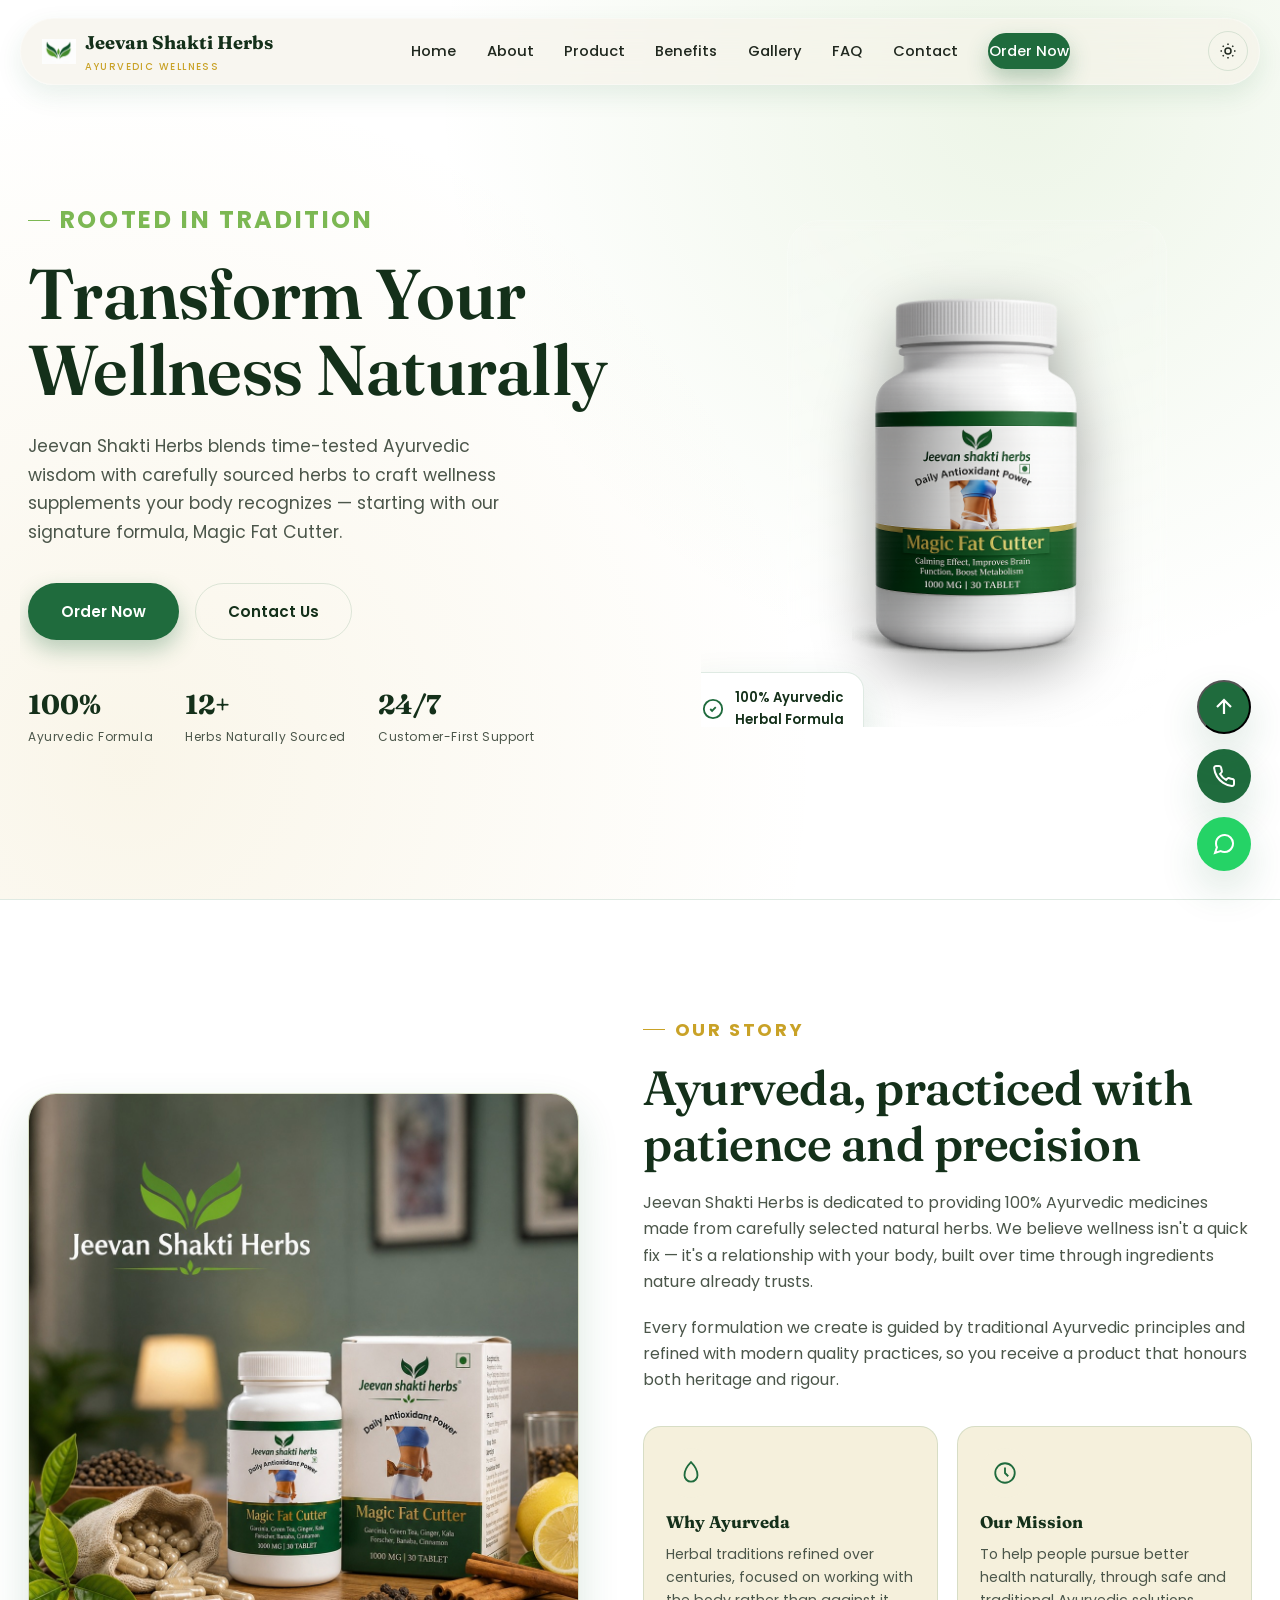
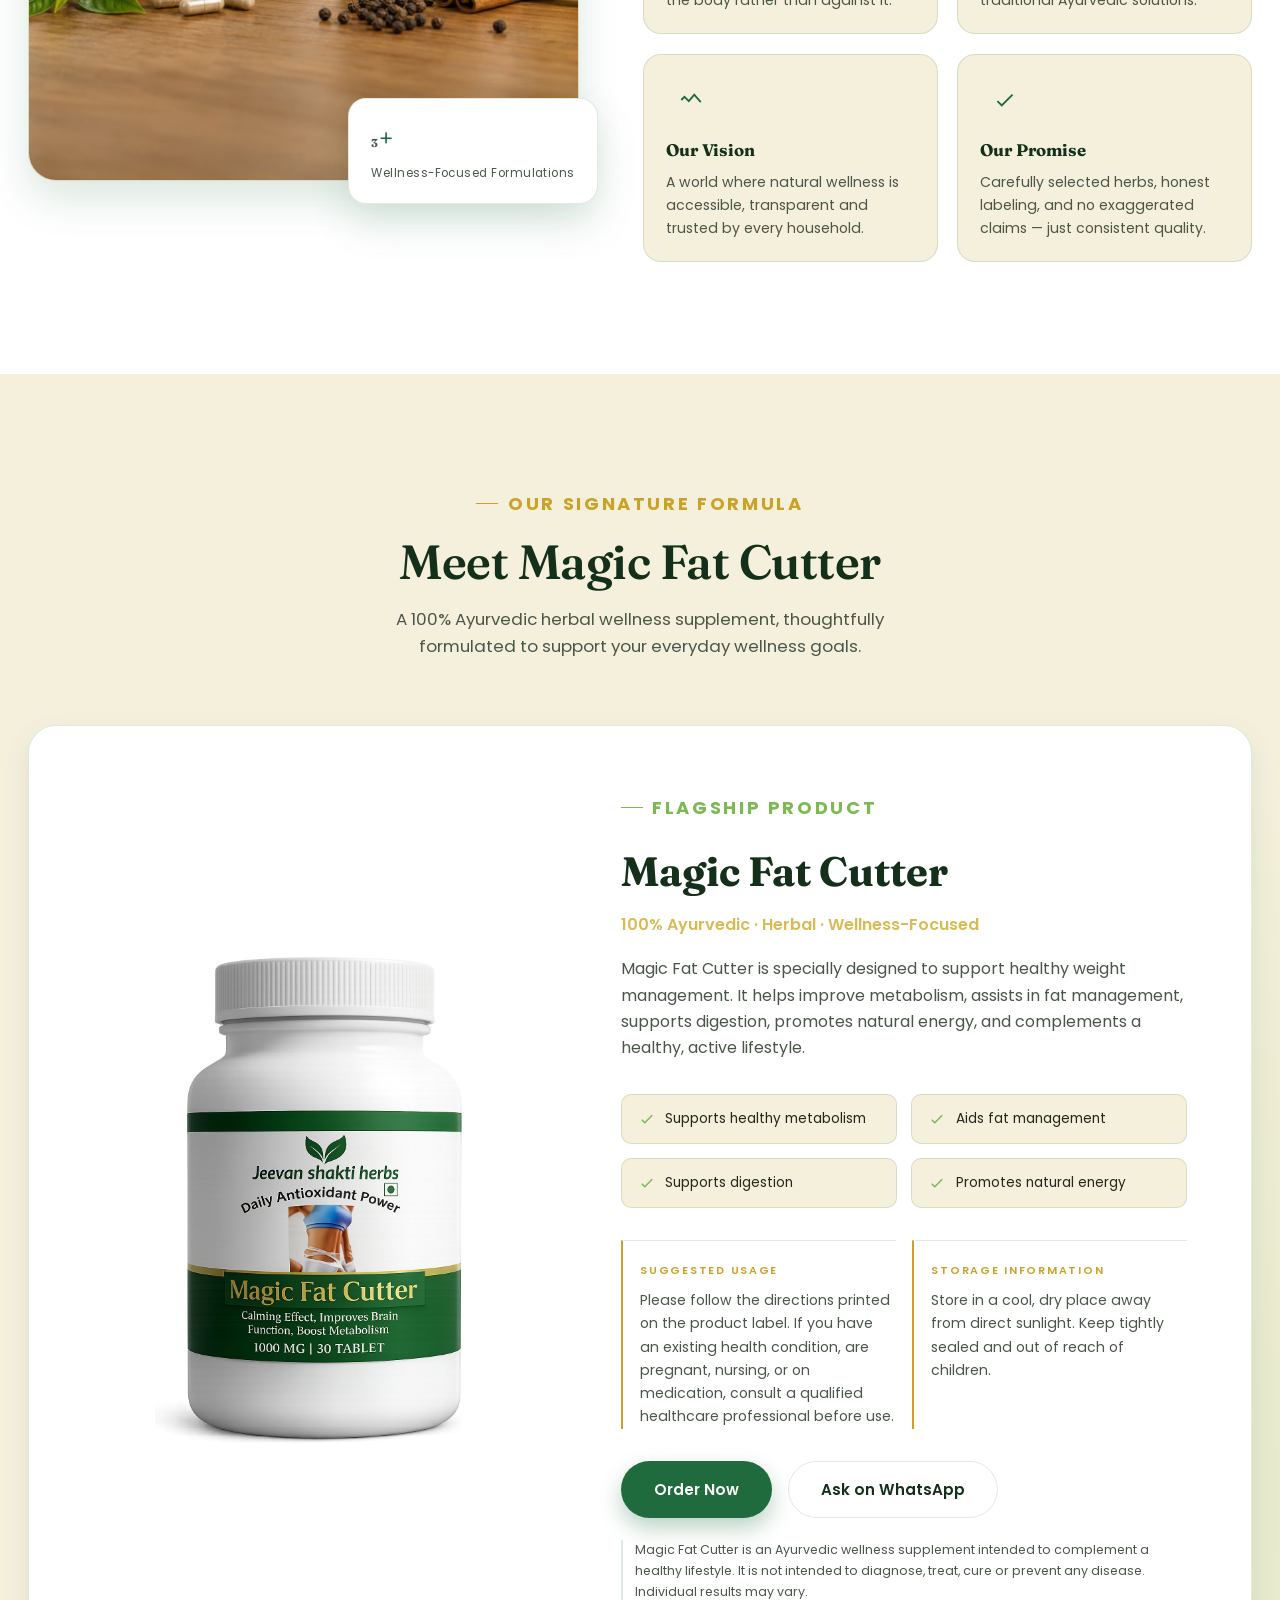
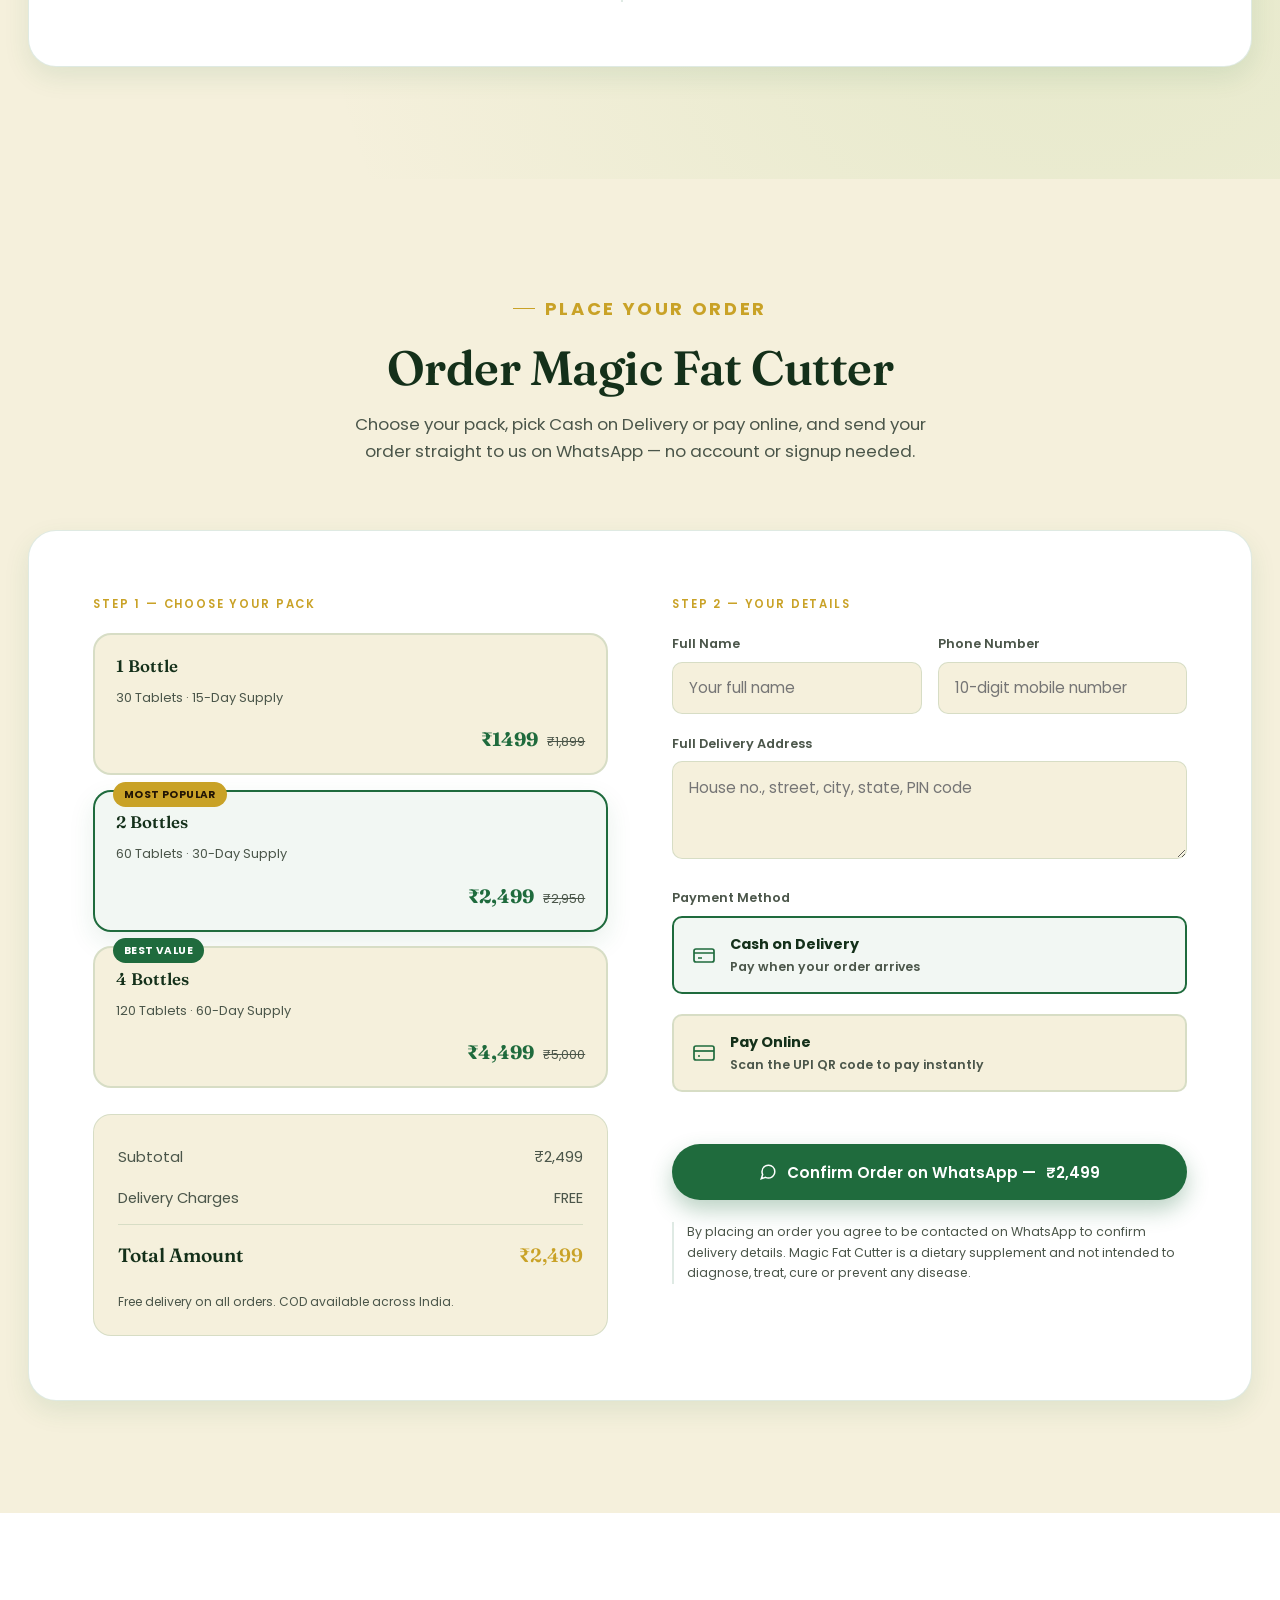
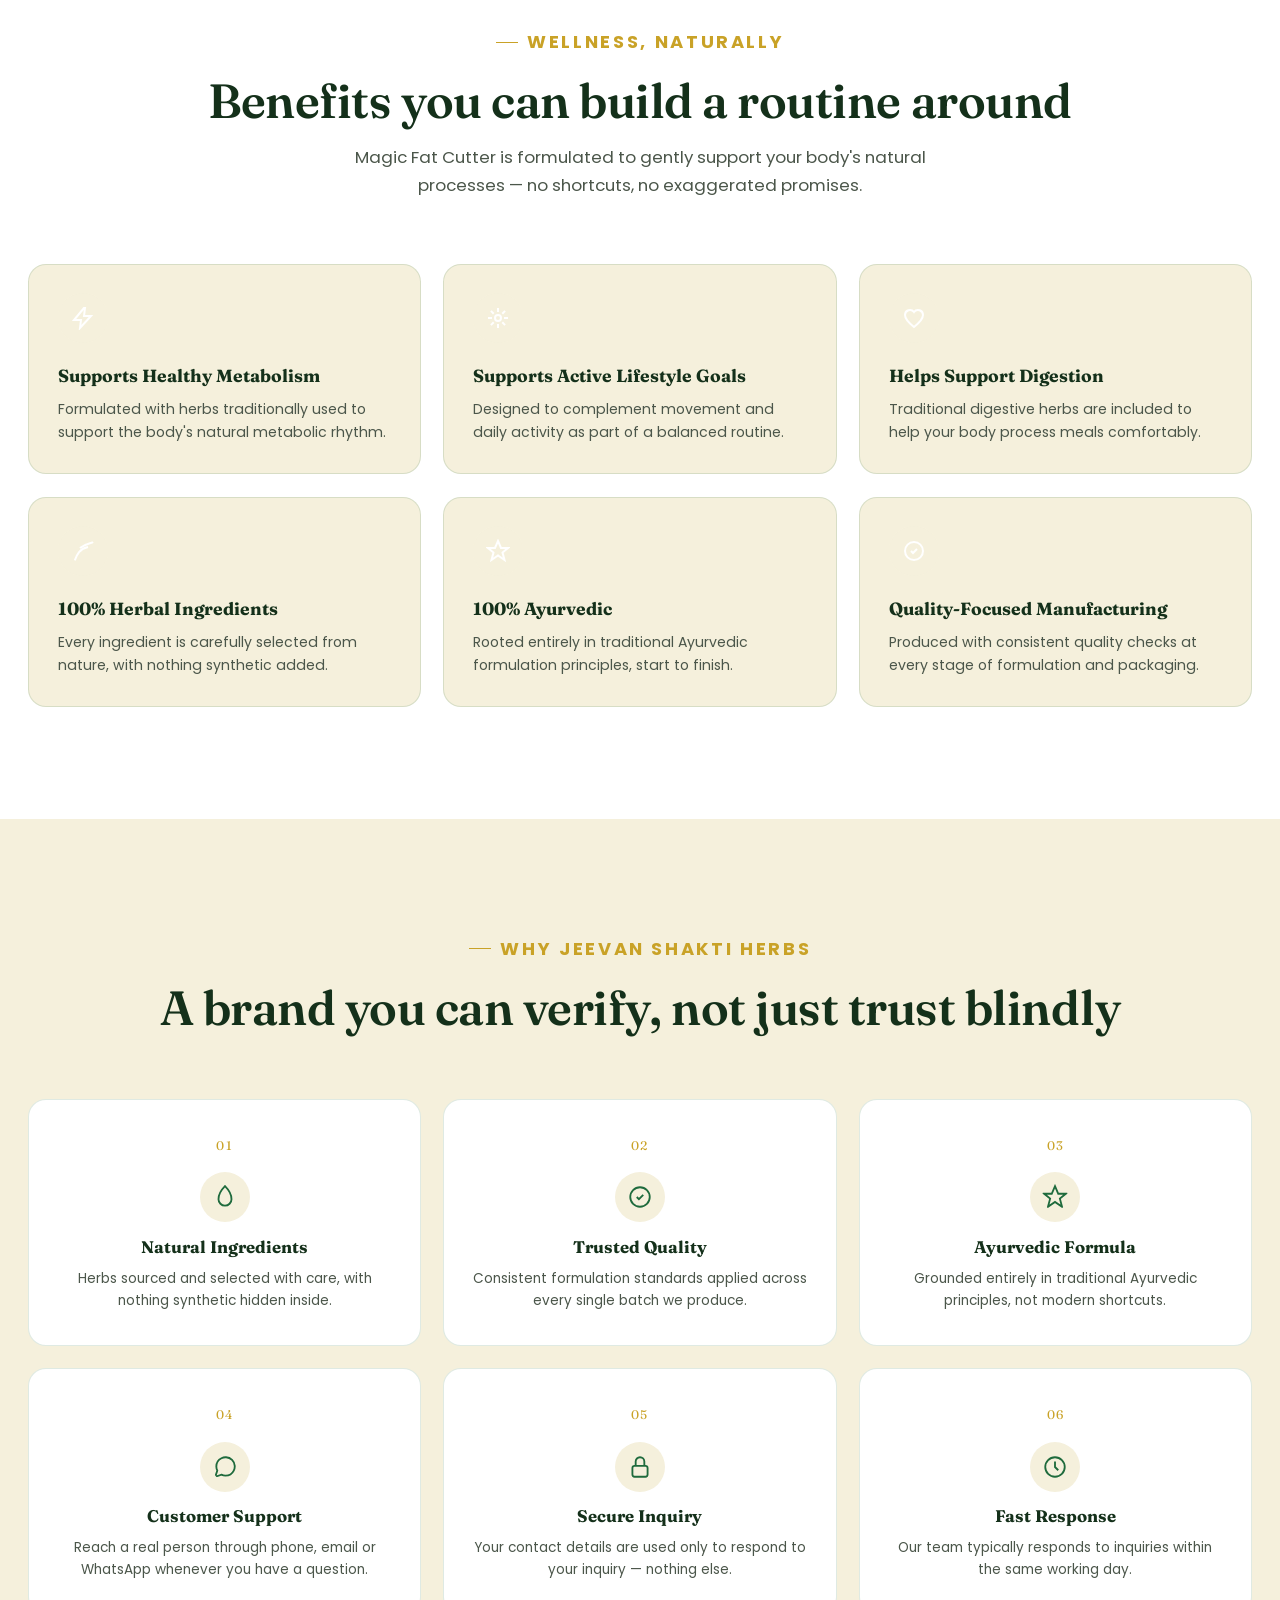
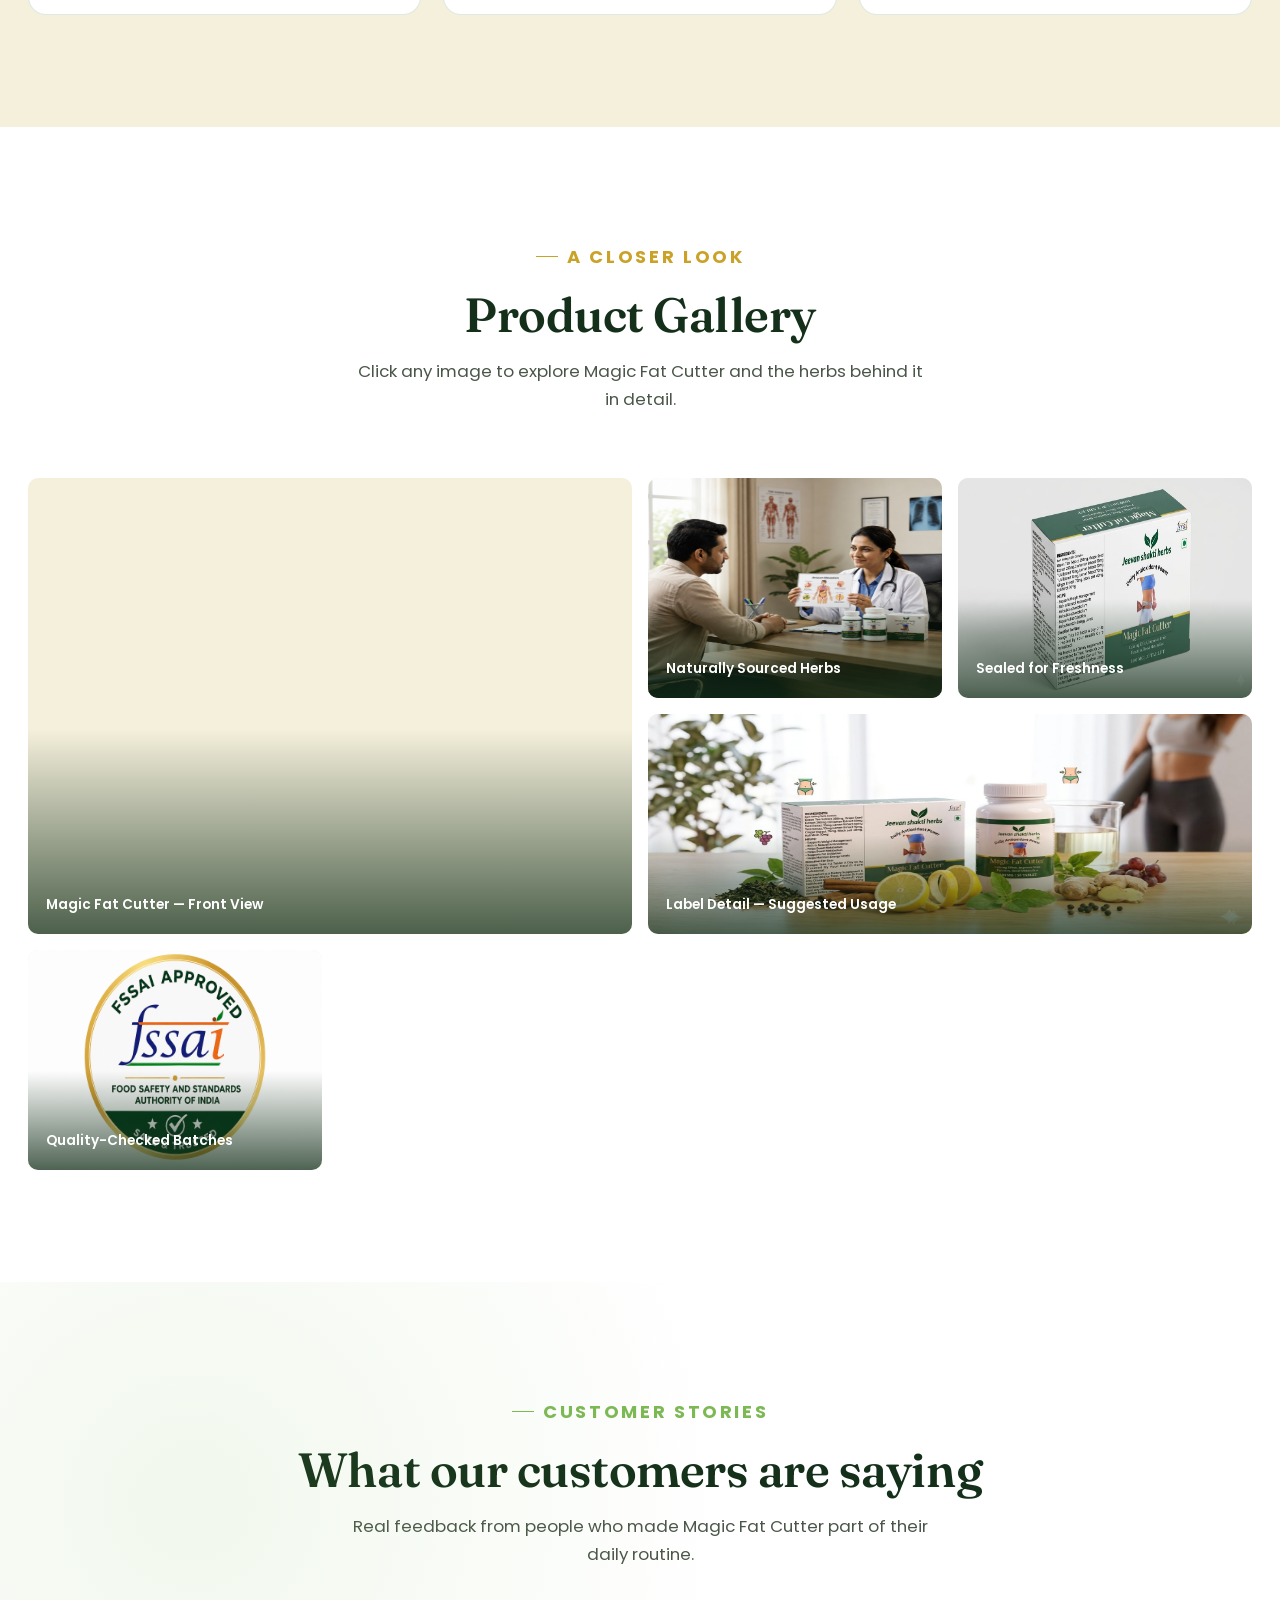
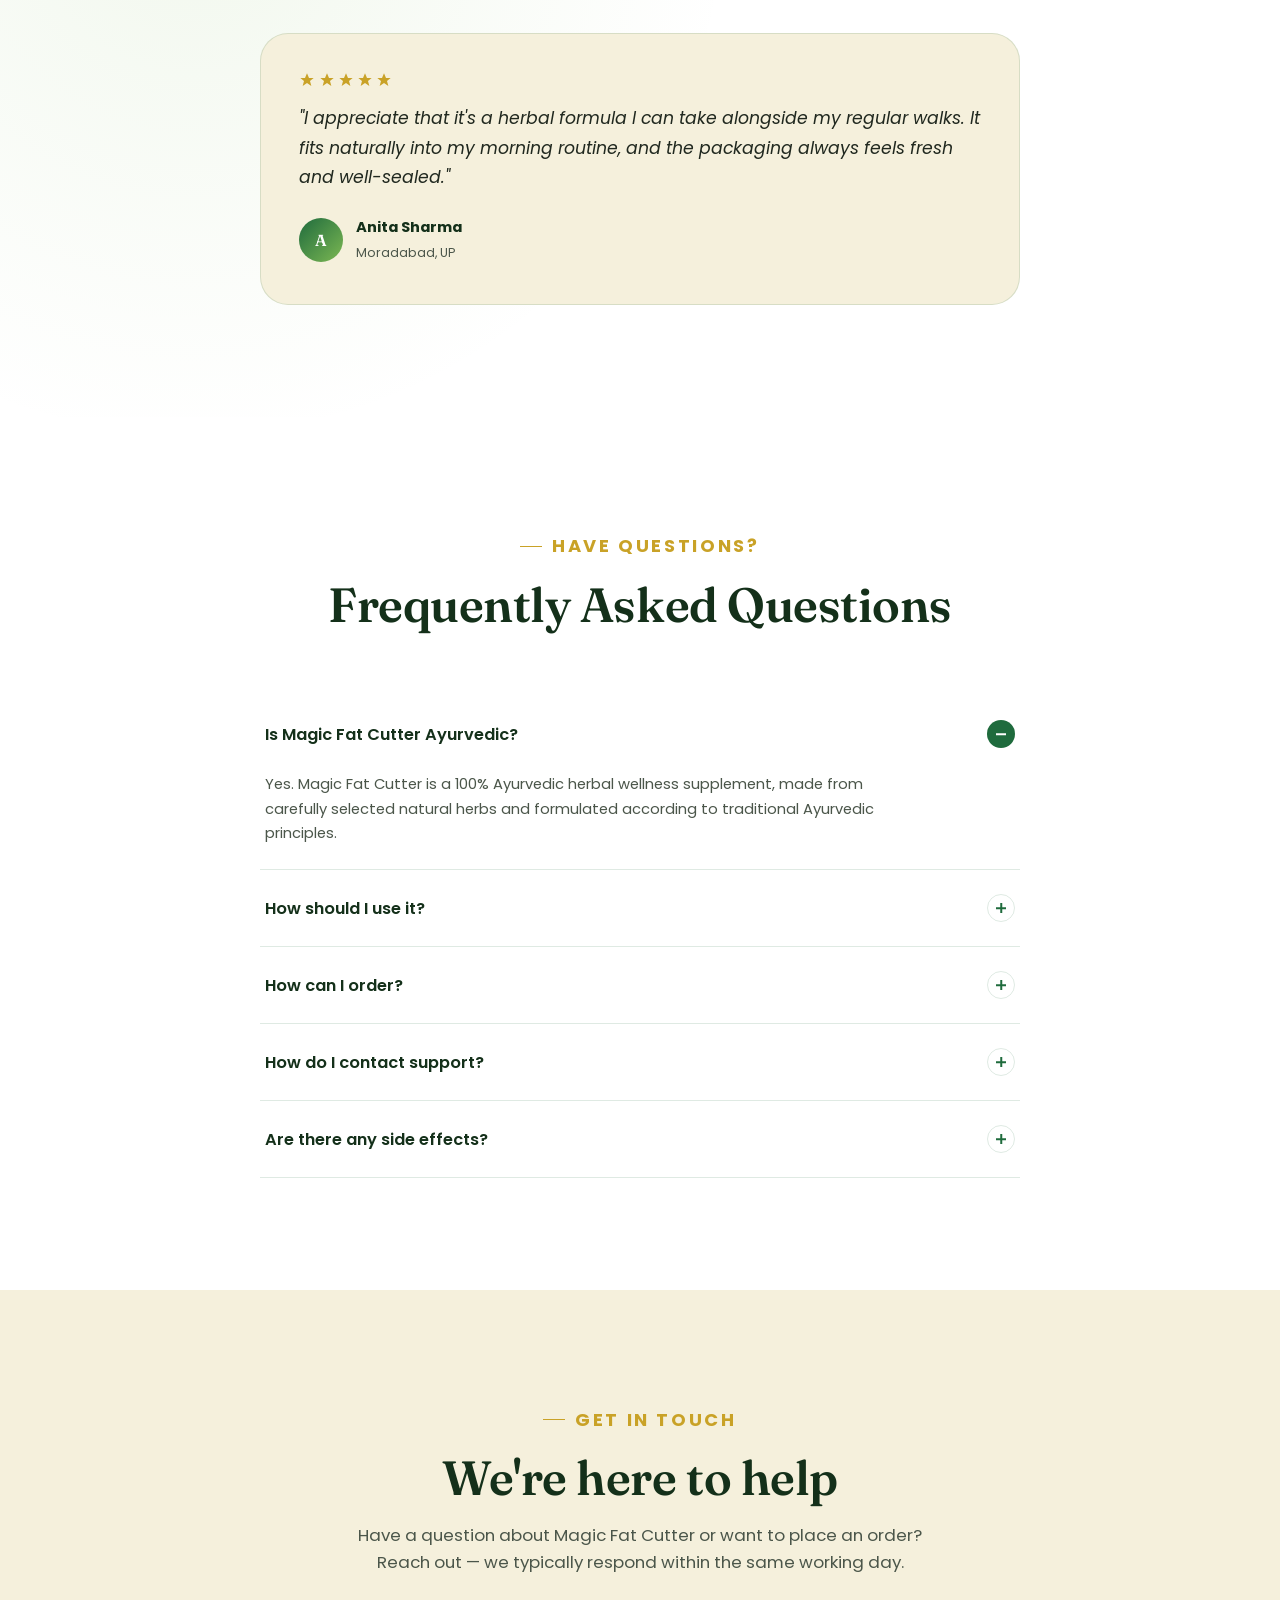
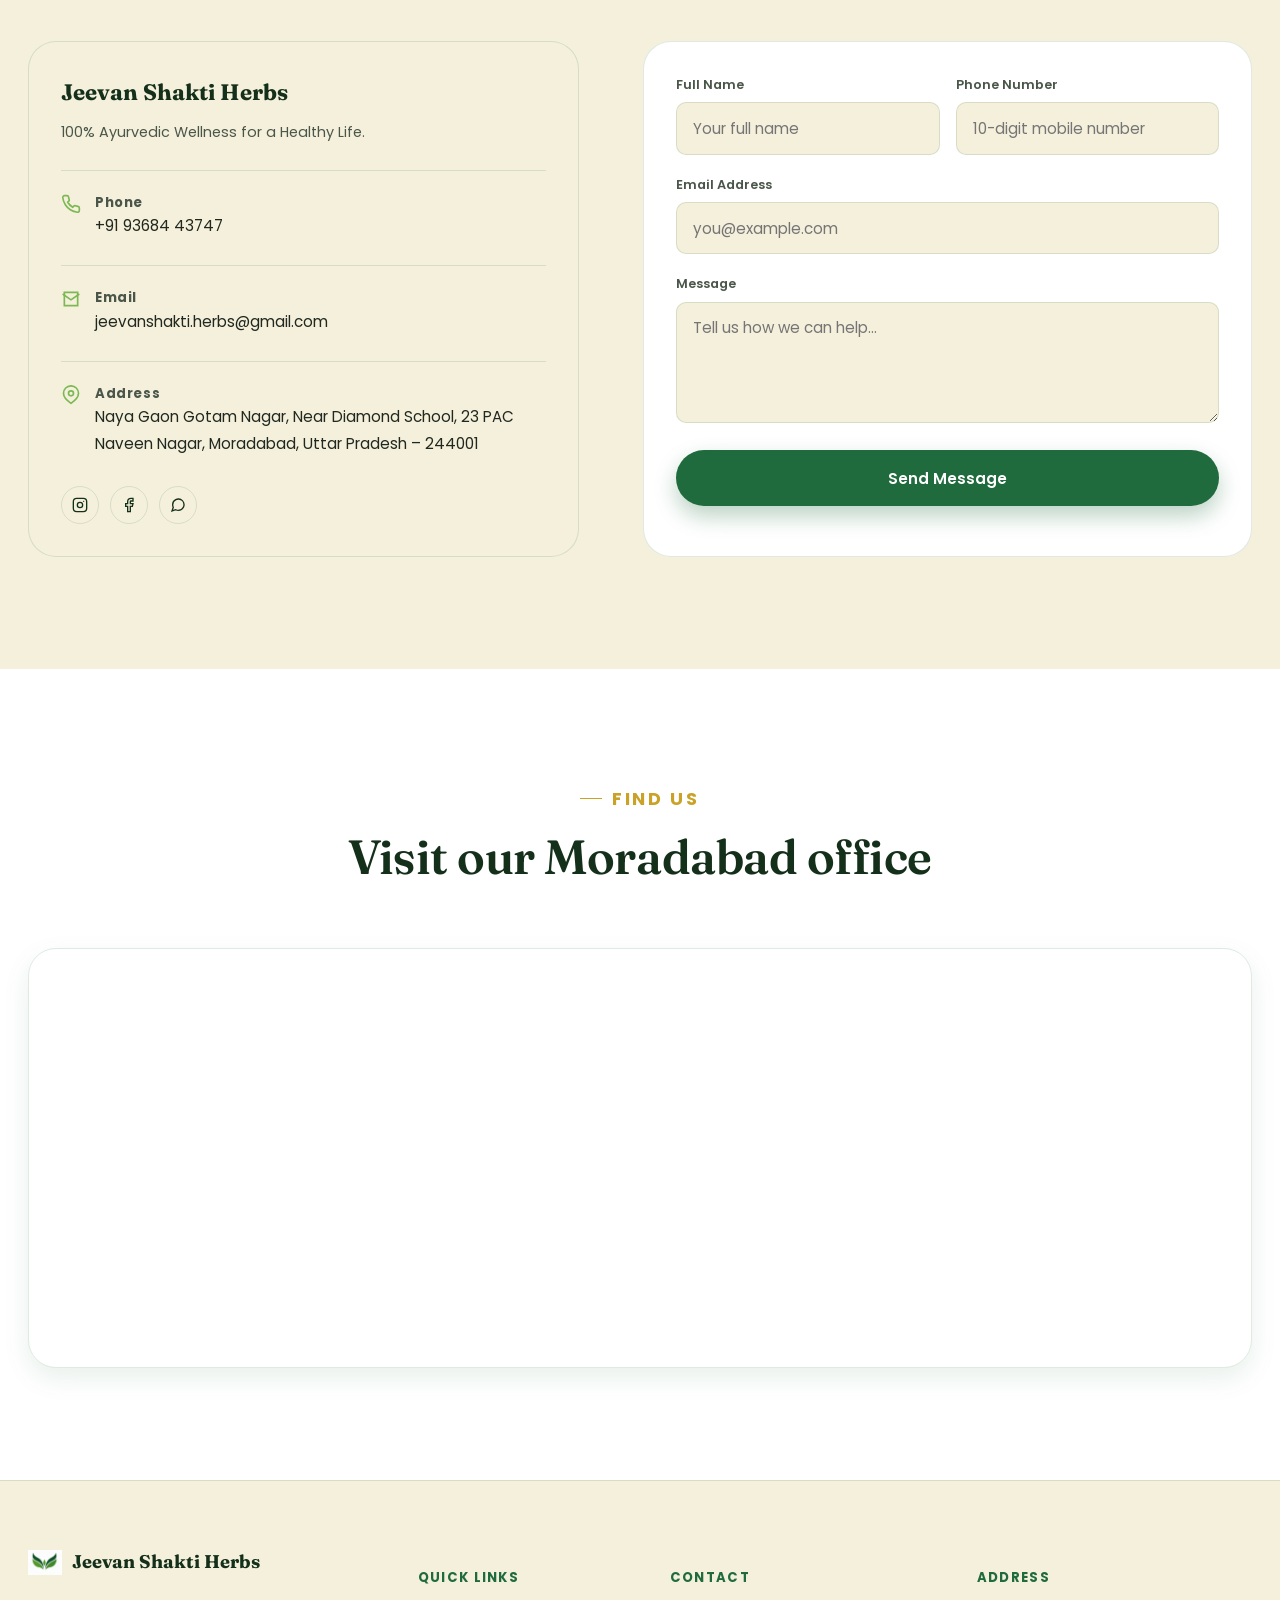
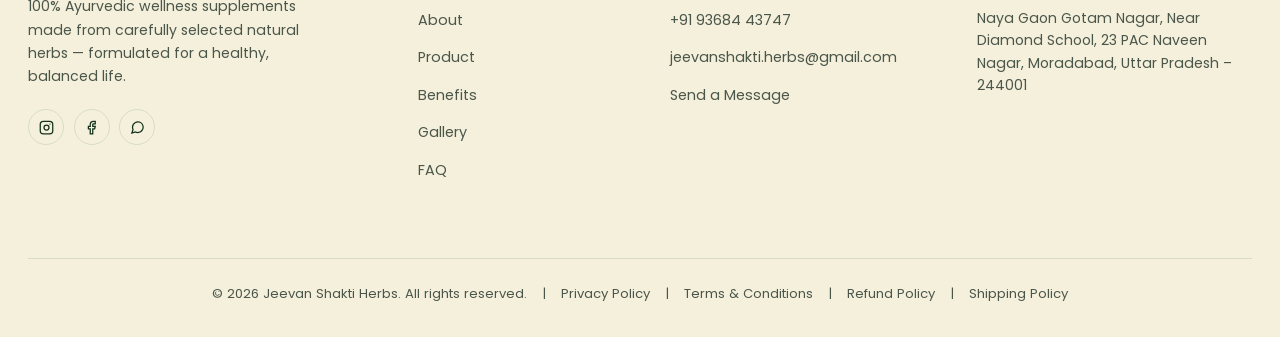
==== commit 1f23e848: "update website" ====
--- a/index.html
+++ b/index.html
@@ -124,7 +124,7 @@
 <nav class="navbar" aria-label="Primary">
   <div class="container">
     <a href="#home" class="nav-logo">
-      <img src="Gemini_Generated_Image_wj06xawj06xawj06.png" alt="Jeevan Shakti Herbs leaf logo" class="logo-mark">
+      <img src="jeewan-logo.png" alt="Jeevan Shakti Herbs leaf logo" class="logo-mark">
       <span>Jeevan Shakti Herbs<small>Ayurvedic Wellness</small></span>
     </a>
 
@@ -163,7 +163,7 @@
         <span class="eyebrow hero-eyebrow"><h1>Rooted in Tradition</h1></span>
         <h1 class="hero-title">
           Transform Your<br>
-          Wellness <span class="typed-wrap"></span><span class="cursor-blink" aria-hidden="true"></span>
+          Wellness Naturally
         </h1>
         <p class="hero-sub">
           Jeevan Shakti Herbs blends time-tested Ayurvedic wisdom with carefully sourced herbs to craft wellness supplements your body recognizes — starting with our signature formula, Magic Fat Cutter.
@@ -176,11 +176,11 @@
 
         <div class="hero-trust">
           <div class="stat">
-            <strong><span data-counter="100" data-suffix="%">0%</span></strong>
+            <strong>100%</span></strong>
             <span>Ayurvedic Formula</span>
           </div>
           <div class="stat">
-            <strong><span data-counter="12" data-suffix="+">0+</span></strong>
+            <strong>12+</span></strong>
             <span>Herbs Naturally Sourced</span>
           </div>
           <div class="stat">
@@ -572,17 +572,17 @@
           <div class="gallery-zoom-icon"><svg viewBox="0 0 24 24" fill="none" stroke="currentColor" stroke-width="2.2"><circle cx="11" cy="11" r="7"/><path d="M21 21l-4.3-4.3M11 8v6M8 11h6"/></svg></div>
         </div>
         <div class="gallery-item" data-caption="Carefully sealed for freshness">
-          <div class="gallery-visual"><img src="WhatsApp Image 2026-06-28 at 2.48.28 PM.jpeg" alt="Magic Fat Cutter sealed product box" loading="lazy"></div>
+          <div class="gallery-visual"><img src="gallery-pack-sealed.jpeg" alt="Magic Fat Cutter sealed product box" loading="lazy"></div>
           <div class="gallery-overlay"><span>Sealed for Freshness</span></div>
           <div class="gallery-zoom-icon"><svg viewBox="0 0 24 24" fill="none" stroke="currentColor" stroke-width="2.2"><circle cx="11" cy="11" r="7"/><path d="M21 21l-4.3-4.3M11 8v6M8 11h6"/></svg></div>
         </div>
         <div class="gallery-item" data-caption="Magic Fat Cutter — label detail">
-          <div class="gallery-visual"><img src="WhatsApp Image 2026-06-28 at 2.48.26 PM (1).jpeg" alt="Magic Fat Cutter label and ingredient detail on marble counter" loading="lazy"></div>
+          <div class="gallery-visual"><img src="gallery-label-detail.jpeg" alt="Magic Fat Cutter label and ingredient detail on marble counter" loading="lazy"></div>
           <div class="gallery-overlay"><span>Label Detail — Suggested Usage</span></div>
           <div class="gallery-zoom-icon"><svg viewBox="0 0 24 24" fill="none" stroke="currentColor" stroke-width="2.2"><circle cx="11" cy="11" r="7"/><path d="M21 21l-4.3-4.3M11 8v6M8 11h6"/></svg></div>
         </div>
         <div class="gallery-item" data-caption="Crafted in small, quality-checked batches">
-          <div class="gallery-visual"><img src="ChatGPT Image Jun 30, 2026, 10_45_35 AM.png" alt="Magic Fat Cutter bottle and box with natural ingredients" loading="lazy"></div>
+          <div class="gallery-visual"><img src="gallery-batch.png" alt="Magic Fat Cutter bottle and box with natural ingredients" loading="lazy"></div>
           <div class="gallery-overlay"><span>Quality-Checked Batches</span></div>
           <div class="gallery-zoom-icon"><svg viewBox="0 0 24 24" fill="none" stroke="currentColor" stroke-width="2.2"><circle cx="11" cy="11" r="7"/><path d="M21 21l-4.3-4.3M11 8v6M8 11h6"/></svg></div>
         </div>
@@ -813,7 +813,7 @@
     <div class="footer-grid">
       <div class="footer-brand">
         <a href="#home" class="nav-logo">
-          <img src="Gemini_Generated_Image_wj06xawj06xawj06.png" alt="Jeevan Shakti Herbs leaf logo" class="logo-mark">
+          <img src="jeewan-logo.png" alt="Jeevan Shakti Herbs leaf logo" class="logo-mark">
           <span>Jeevan Shakti Herbs</span>
         </a>
         <p>100% Ayurvedic wellness supplements made from carefully selected natural herbs — formulated for a healthy, balanced life.</p>
